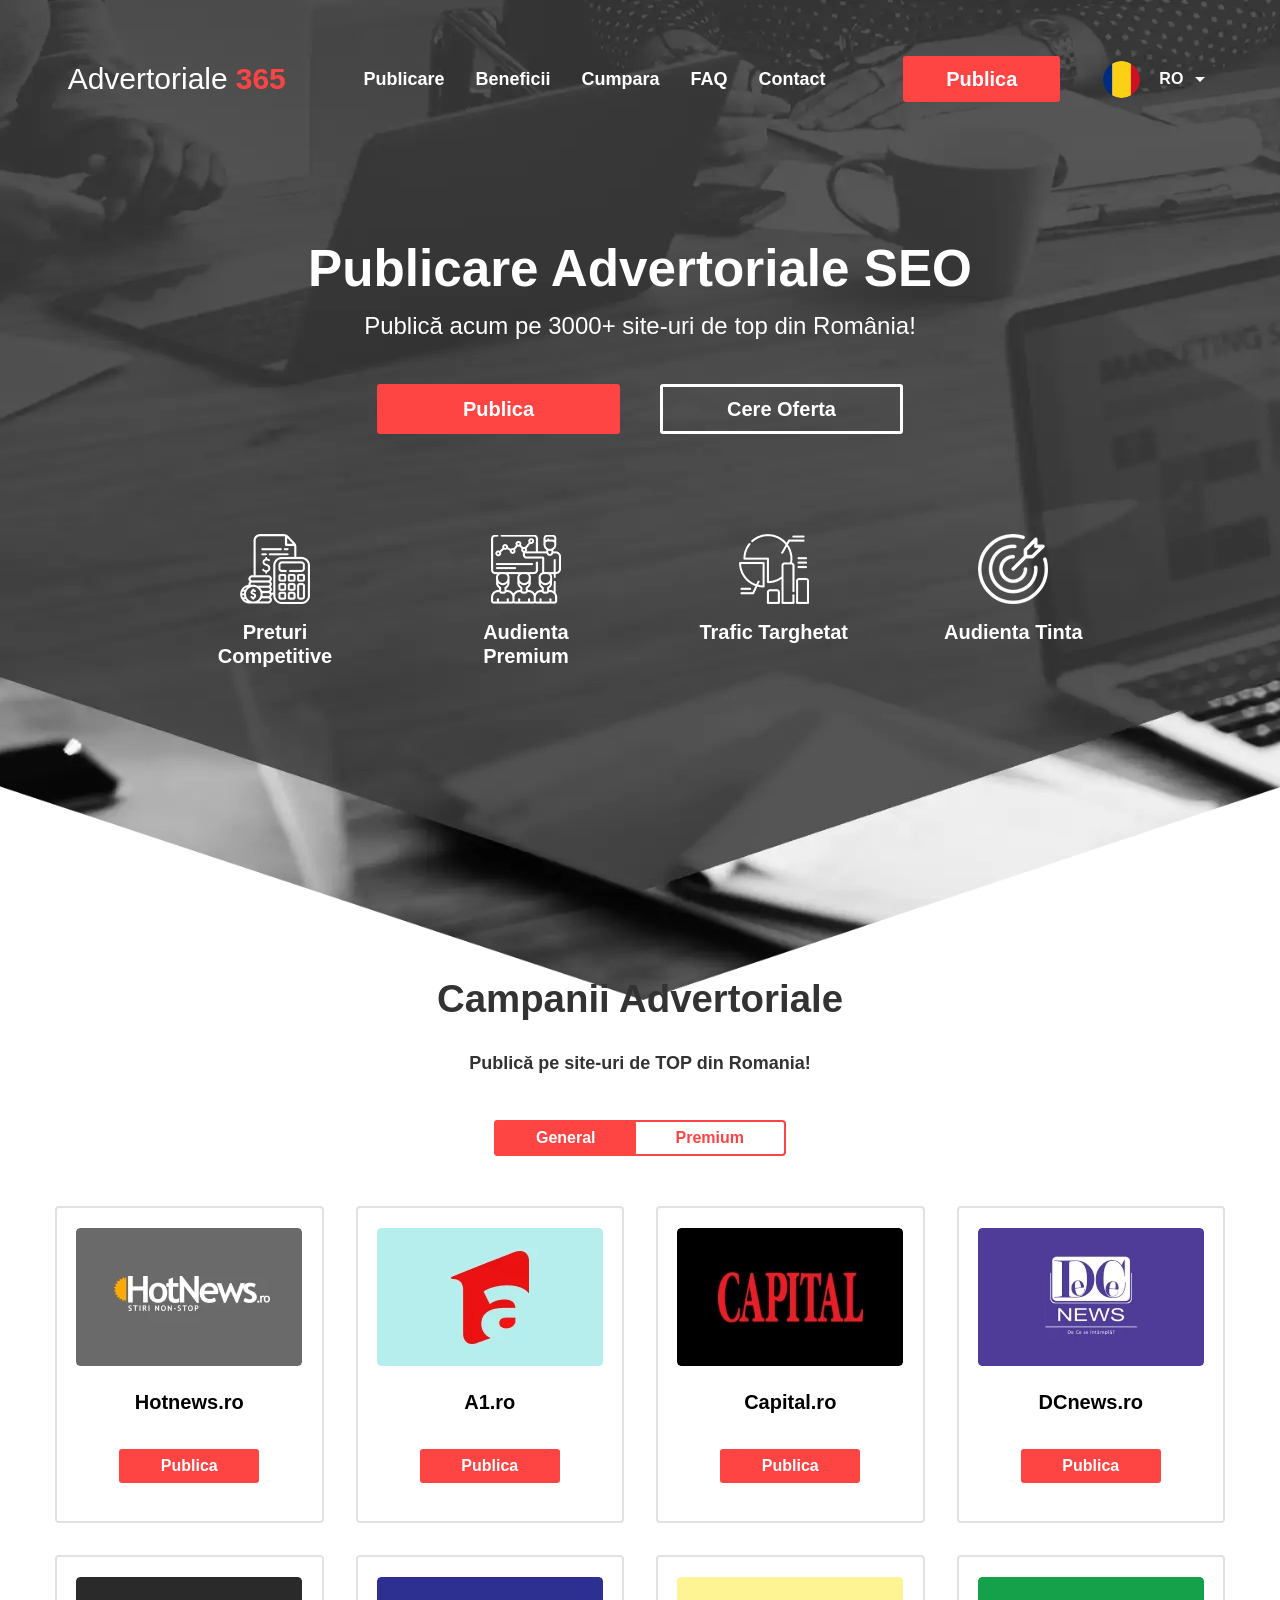
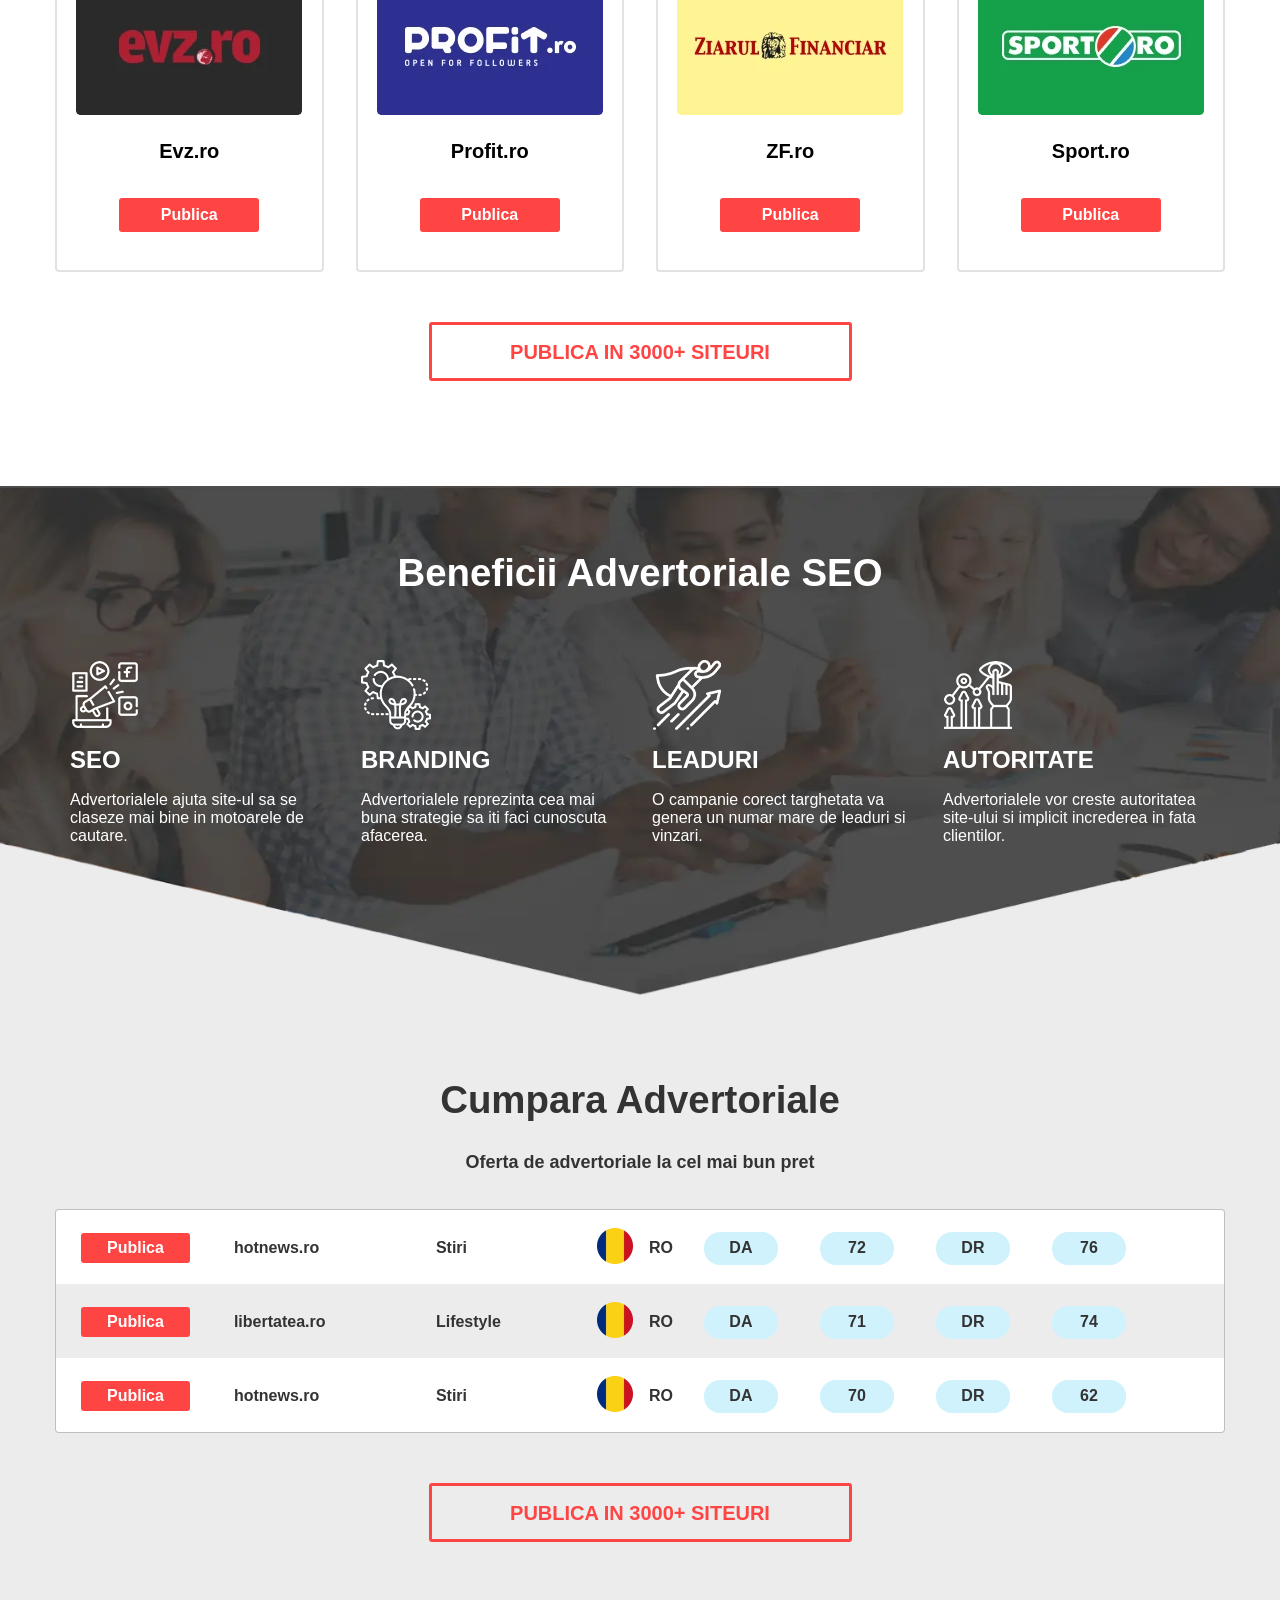
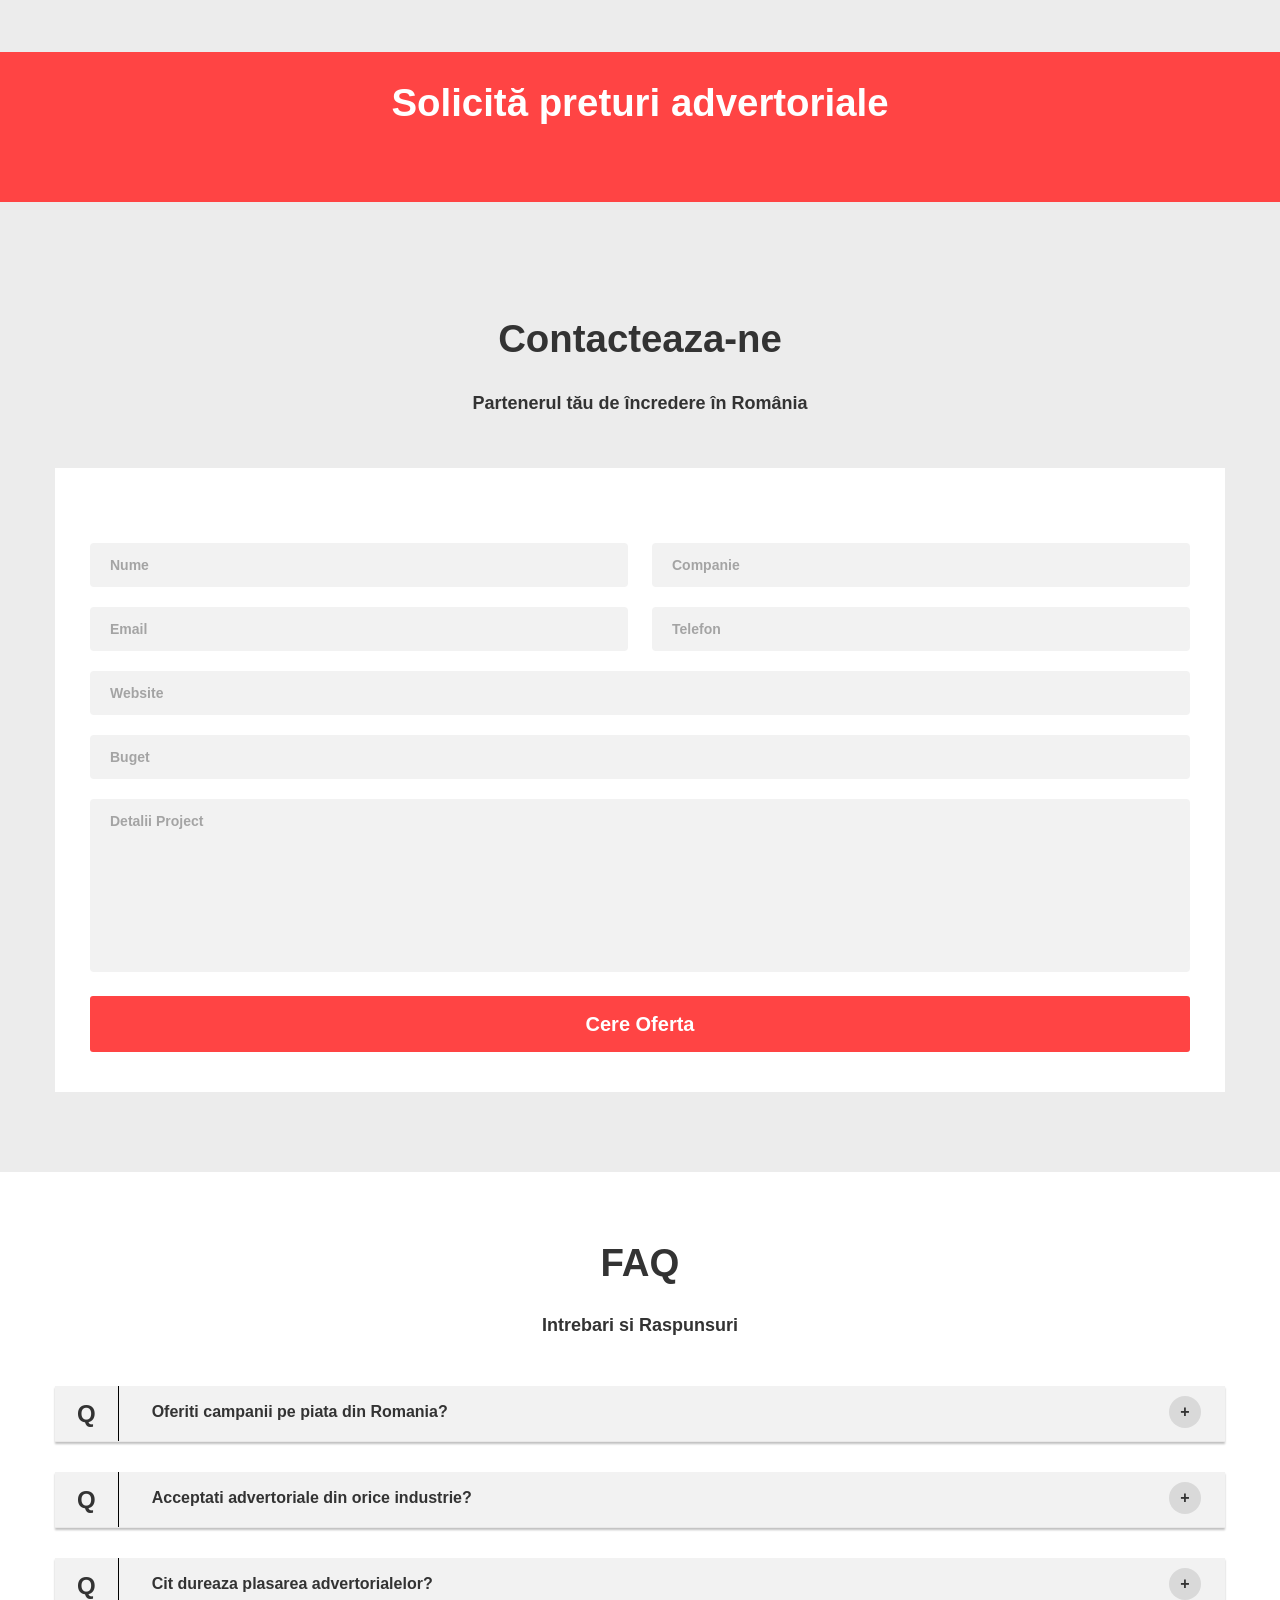
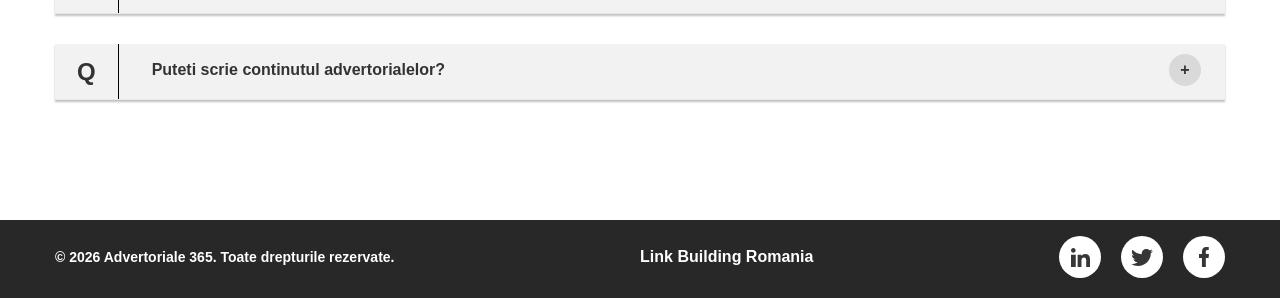
==== index.html @ 961c7024 "first" ====
<!DOCTYPE html>
<html lang="ro">
  <head>
    <title>Publicare Advertoriale SEO & Branding - Advertoriale 365</title>
    <meta charset="utf-8" />
    <meta name="viewport" content="width=device-width, initial-scale=1.0" />
    <meta http-equiv="X-UA-Compatible" content="ie=edge" />
    <meta
      name="description"
      content="Publica pe 3000+ cele mai cunoscute site-uri din Romania."
    />
    <meta name="msapplication-TileColor" content="#3b2291" />
    <meta name="theme-color" content="#ffffff" />
    <link
      rel="preload"
      href="fonts/Montserrat-Bold.woff2"
      as="font"
      type="font/woff2"
      crossorigin
    />
    <link
      rel="preload"
      href="fonts/Montserrat-Medium.woff2"
      as="font"
      type="font/woff2"
      crossorigin
    />
    <link rel="stylesheet" href="css/variables.css" />
    <link rel="stylesheet" href="css/style.clean.min.css" />
    <link
      rel="apple-touch-icon"
      sizes="180x180"
      href="/apple-touch-icon.webp"
    />
    <link rel="icon" type="image/png" sizes="32x32" href="/favicon-32x32.png" />
    <link rel="icon" type="image/png" sizes="16x16" href="/favicon-16x16.png" />
    <link rel="manifest" href="/site.webmanifest" />
  </head>

  <body>
    <div class="visually-hidden">
      <svg
        xmlns="http://www.w3.org/2000/svg"
        xmlns:xlink="http://www.w3.org/1999/xlink"
      >
        <defs>
          <clipPath id="clip0_502_514">
            <rect
              width="10"
              height="20"
              fill="white"
              transform="translate(0 0.000244141)"
            />
          </clipPath>

          <clipPath id="clip0_502_524">
            <rect
              width="19"
              height="19"
              fill="white"
              transform="translate(0 -0.000244141)"
            />
          </clipPath>

          <clipPath id="clip0_502_529">
            <rect
              width="22"
              height="17"
              fill="white"
              transform="translate(0 -0.000244141)"
            />
          </clipPath>
        </defs>
        <symbol id="fb" viewBox="0 0 10 20">
          <g fill="none">
            <g clip-path="url(#clip0_502_514)">
              <path
                fill-rule="evenodd"
                clip-rule="evenodd"
                d="M6.82129 20.0002V11.0002H9.55368L10 7.00024H6.82129V5.052C6.82129 4.022 6.8476 3.00024 8.2869 3.00024H9.74469V0.140381C9.74469 0.0973809 8.49249 0.000244141 7.22568 0.000244141C4.57999 0.000244141 2.9234 1.65744 2.9234 4.70044V7.00024H0V11.0002H2.9234V20.0002H6.82129Z"
                fill="#373737"
              />
            </g>
          </g>
        </symbol>
        <symbol id="feat-brand" viewBox="0 0 50 50">
          <g fill="none">
            <path
              d="M3.51595 0C3.16461 0.00590551 2.85696 0.23563 2.7637 0.569143C2.40461 1.85318 1.54881 2.80308 0.525281 3.16467C-0.175094 3.40769 -0.175094 4.39881 0.525281 4.64173C1.54844 5.00468 2.40276 5.95739 2.76065 7.24181C2.86554 7.61793 3.19059 7.8077 3.50984 7.81249V7.81403C3.51193 7.81403 3.51386 7.81254 3.51595 7.81249C3.51804 7.81252 3.51997 7.81403 3.52207 7.81403V7.81249C3.84132 7.80658 4.16637 7.6179 4.27126 7.24181C4.62916 5.95739 5.48347 5.00468 6.50663 4.64173C7.20701 4.39872 7.20701 3.4076 6.50663 3.16467C5.48306 2.80308 4.62728 1.85318 4.26819 0.569143C4.17492 0.235571 3.86727 0.00552165 3.51595 0ZM46.4839 0.00153543C46.1325 0.00744095 45.8249 0.237165 45.7316 0.570679C45.3725 1.85471 44.5167 2.80462 43.4932 3.16621C42.7928 3.40922 42.7928 4.40034 43.4932 4.64324C44.5164 5.00619 45.3707 5.95892 45.7286 7.24334C45.8334 7.61944 46.1585 7.80924 46.4778 7.81402V7.81558C46.4799 7.81558 46.4819 7.8141 46.484 7.81402C46.4861 7.81405 46.4881 7.81558 46.4902 7.81558V7.81402C46.8094 7.80812 47.1345 7.61944 47.2393 7.24334C47.5972 5.95892 48.4516 5.00619 49.4747 4.64324C50.1751 4.40022 50.1751 3.4091 49.4747 3.16621C48.4506 2.80462 47.5952 1.85471 47.2361 0.570679C47.1429 0.237106 46.8352 0.00702756 46.4839 0.00153543ZM21.875 47.6593C21.875 48.9442 22.9109 50 24.2172 50H25.7827C27.0889 50 28.1249 48.9442 28.1249 47.6593L28.1257 46.875C29.4326 46.875 30.4686 45.8192 30.4686 44.5343V43.75C31.5105 43.75 31.5105 42.1875 30.4686 42.1875V40.625C31.3722 40.625 31.4894 39.4523 30.8257 39.1403C30.8633 38.7793 31.0027 38.3996 31.2224 37.9913C33.4263 39.3055 35.4718 40.2323 37.1961 40.628C38.5368 40.9357 39.6753 40.9389 40.6048 40.5303C41.6013 40.0924 42.1573 39.2479 42.3382 38.2186C42.6793 36.2776 41.7551 33.4211 39.7244 29.9437C39.2051 29.0236 37.8291 29.8259 38.374 30.7311C40.3203 34.064 41.042 36.555 40.7971 37.9485C40.7022 38.488 40.4484 38.8961 39.9762 39.1036C39.504 39.3112 38.696 39.3697 37.5501 39.1066C36.0214 38.7557 34.1606 37.9214 32.115 36.7109C32.6548 36.0308 33.2883 35.3018 33.9735 34.4633C35.6857 32.3679 37.4967 29.6887 37.4967 25.6925C37.4967 24.2725 37.2714 22.9153 36.865 21.6444C38.6906 19.3484 40.2072 17.1312 41.3494 15.1015C43.1849 11.84 44.1195 8.97301 43.6123 7.0143C43.3423 5.97186 42.6485 5.19983 41.5935 4.87358C41.1016 4.72151 40.5676 4.66866 39.9929 4.69671C39.4181 4.72329 38.803 4.8346 38.1481 5.00953C35.5288 5.70965 32.2106 7.51234 28.4422 10.3104C27.6049 10.9302 28.5357 12.186 29.373 11.5662C33.0441 8.8404 36.2719 7.12361 38.5525 6.51404C39.6928 6.20923 40.5804 6.19618 41.1297 6.36611C41.6789 6.53589 41.9601 6.87962 42.1001 7.40217C42.4459 8.69267 41.7821 11.1456 39.9868 14.3358C39.0124 16.0672 37.726 17.9746 36.1935 19.9617C34.248 15.9962 30.2422 13.284 25.0015 13.2829C19.7595 13.284 15.7543 15.9964 13.8093 19.9632C12.2757 17.9749 10.988 16.0668 10.013 14.3342C8.21769 11.144 7.55392 8.6912 7.89971 7.40067C8.03973 6.87809 8.32086 6.53445 8.87015 6.36457C9.41944 6.19479 10.307 6.20778 11.4473 6.51251C13.7279 7.12213 16.9557 8.83881 20.6268 11.5647C21.4641 12.1845 22.3949 10.9287 21.5576 10.3089C17.7891 7.51075 14.4711 5.70815 11.8517 5.00799C11.1968 4.83289 10.5817 4.72305 10.0069 4.69515C9.43214 4.66854 8.89818 4.71874 8.40629 4.87199C7.3513 5.19821 6.65754 5.97023 6.38759 7.01279C5.88041 8.97156 6.81499 11.8384 8.65043 15.0999C9.79326 17.1307 11.3111 19.3487 13.1379 21.646C12.7321 22.9161 12.5062 24.2736 12.5062 25.6926C12.5062 29.6887 14.3173 32.3679 16.0294 34.4633C16.7143 35.3015 17.3482 36.0295 17.8879 36.7094C15.8412 37.9207 13.9792 38.7556 12.4498 39.1066C11.3039 39.3697 10.4959 39.3109 10.0237 39.1036C9.5515 38.896 9.29761 38.4881 9.20278 37.9485C8.95788 36.555 9.6796 34.0638 11.6258 30.7311C12.1708 29.826 10.7947 29.0237 10.2755 29.9437C8.24484 33.421 7.32056 36.2777 7.66168 38.2186C7.84258 39.2479 8.39863 40.0924 9.39504 40.5303C10.3246 40.9388 11.4631 40.9356 12.8038 40.628C14.5291 40.2321 16.5766 39.3052 18.7821 37.9898C19.0061 38.3989 19.1394 38.7777 19.1773 39.1388C18.5099 39.4485 18.6262 40.625 19.5313 40.625V42.1875C18.4894 42.1875 18.4894 43.75 19.5313 43.75V44.5343C19.5313 45.8192 20.5672 46.875 21.8742 46.875L21.875 47.6593ZM24.9999 8.59526C24.6092 8.59526 24.2187 8.85569 24.2187 9.37653V10.939C24.2187 11.9809 25.7811 11.9809 25.7811 10.939V9.37653C25.7811 8.85558 25.3906 8.59526 24.9999 8.59526ZM12.8465 14.7339L13.9512 15.8401C14.688 16.5769 15.7927 15.4706 15.0559 14.7339L13.9512 13.6291C13.767 13.4449 13.5595 13.3749 13.3638 13.3865C12.7767 13.4211 12.294 14.1813 12.8465 14.7339ZM36.0486 13.6292L34.9423 14.734C34.2056 15.4707 35.3103 16.577 36.0471 15.8403L37.1533 14.734C37.7058 14.1814 37.2216 13.4212 36.6345 13.3866C36.4388 13.3747 36.2328 13.445 36.0486 13.6292ZM35.101 21.3379C34.1629 22.4888 33.1545 23.6579 32.0676 24.8321C29.7805 27.3031 27.3717 29.5766 24.9968 31.5674C22.6239 29.576 20.2166 27.2987 17.9322 24.8306C16.8466 23.6578 15.8389 22.4905 14.9018 21.3409C16.4693 17.5019 20.1358 14.8479 25.0014 14.8468C29.8656 14.8479 33.5328 17.5005 35.101 21.3379ZM3.89741 16.4078C3.54801 16.4093 3.24073 16.6419 3.14669 16.9785C2.73076 18.4477 1.72853 19.5478 0.517651 19.9707C-0.171746 20.2184 -0.171746 21.1939 0.517651 21.4416C1.72906 21.8629 2.73547 22.9665 3.15279 24.4354C3.37247 25.1839 4.43313 25.1839 4.6527 24.4354C5.06863 22.9661 6.0708 21.8645 7.28174 21.4416C7.98206 21.1986 7.98206 20.2075 7.28174 19.9646C6.07032 19.5434 5.07002 18.4473 4.6527 16.9785C4.55822 16.6398 4.249 16.4065 3.89741 16.4078ZM46.0871 16.4078C45.7377 16.4093 45.4305 16.6419 45.3364 16.9785C44.9205 18.4477 43.9183 19.5478 42.7074 19.9707C42.018 20.2184 42.018 21.1939 42.7074 21.4416C43.9188 21.8629 44.9252 22.9665 45.3425 24.4354C45.5622 25.1839 46.6229 25.1839 46.8424 24.4354C47.2584 22.9661 48.2605 21.8645 49.4715 21.4416C50.1718 21.1986 50.1718 20.2075 49.4715 19.9646C48.2601 19.5434 47.2597 18.4473 46.8424 16.9785C46.7479 16.6398 46.4387 16.4065 46.0871 16.4078ZM24.9999 16.4093C23.0807 16.4093 21.2056 16.9938 19.632 18.0923C18.7473 18.6865 19.6684 20.0049 20.5307 19.3786C21.8422 18.4631 23.4005 17.9718 24.9999 17.9718C26.0631 17.9935 26.0631 16.3875 24.9999 16.4093ZM17.9688 20.314C17.5373 20.314 17.1875 20.6638 17.1876 21.0953C17.1875 21.5267 17.5373 21.8765 17.9688 21.8765C18.4003 21.8765 18.75 21.5267 18.75 21.0953C18.75 20.6638 18.4003 20.314 17.9688 20.314ZM35.9403 25.6927C35.9403 29.1107 34.3979 31.4756 32.7619 33.4778C32.0727 34.3213 31.3734 35.0961 30.7676 35.8734C29.3102 34.9317 27.7797 33.8214 26.2206 32.5729C28.6081 30.5547 30.9915 28.2872 33.2136 25.8865C34.0698 24.9615 34.8832 24.0403 35.6519 23.1262C35.8345 23.9495 35.9403 24.8047 35.9403 25.6927H35.9403ZM14.351 23.1278C15.1188 24.0408 15.931 24.9626 16.7863 25.8866C19.0062 28.285 21.3884 30.5542 23.7746 32.573C22.2186 33.8177 20.6888 34.9316 19.2337 35.8719C18.6282 35.0951 17.9297 34.3207 17.241 33.4778C15.605 31.4757 14.0626 29.1107 14.0626 25.6928C14.0626 24.8053 14.1686 23.9506 14.351 23.1278H14.351ZM8.59397 25.0015C7.55208 25.0015 7.55208 26.5625 8.59397 26.5625H10.1564C11.1983 26.5625 11.1983 25.0015 10.1564 25.0015H8.59397ZM39.8418 25.0015C38.7999 25.0015 38.7999 26.5625 39.8418 26.5625H41.4058C42.4477 26.5625 42.4477 25.0015 41.4058 25.0015H39.8418ZM24.9999 33.5891C26.6605 34.9319 28.3068 36.1361 29.8918 37.1627C29.5558 37.7587 29.3093 38.3831 29.2555 39.0625H20.7474C20.6935 38.3825 20.4507 37.7556 20.1126 37.1597C21.6955 36.1342 23.3423 34.9287 24.9999 33.5891ZM37.4127 36.5371C38.2317 37.1812 39.1975 35.9529 38.3785 35.3088L37.1502 34.3429C36.9455 34.182 36.7313 34.1374 36.5384 34.172C35.9595 34.276 35.5701 35.0882 36.1844 35.5713L37.4127 36.5371ZM12.8541 34.3489L11.6258 35.3163C10.8072 35.9608 11.7731 37.1891 12.5917 36.5446L13.82 35.5771C14.434 35.0938 14.0449 34.2816 13.466 34.1779C13.273 34.1434 13.0588 34.1868 12.8541 34.3489ZM5.47056 37.5059C5.11902 37.5043 4.80995 37.738 4.71526 38.0766C4.05672 40.4899 2.46158 42.3148 0.517651 43.0189C-0.171824 43.2666 -0.171824 44.2436 0.517651 44.4914C2.46238 45.1928 4.06055 47.0149 4.72137 49.4276C4.93395 50.1896 6.01488 50.1896 6.22738 49.4276C6.88592 47.0142 8.48104 45.1893 10.425 44.4853C11.1145 44.2375 11.1145 43.2606 10.425 43.0128C8.48028 42.3112 6.88203 40.4893 6.22128 38.0766C6.12708 37.74 5.82005 37.5071 5.47056 37.5059ZM44.5277 37.5059C44.1762 37.5043 43.8671 37.738 43.7724 38.0766C43.1139 40.4899 41.5187 42.3148 39.5748 43.0189C38.8853 43.2666 38.8853 44.2436 39.5748 44.4914C41.5195 45.1928 43.1177 47.0149 43.7785 49.4276C43.9911 50.1896 45.072 50.1896 45.2845 49.4276C45.9431 47.0142 47.5382 45.1893 49.4822 44.4853C50.1717 44.2375 50.1717 43.2606 49.4822 43.0128C47.5374 42.3113 45.9392 40.4893 45.2784 38.0766C45.1842 37.74 44.8772 37.5071 44.5277 37.5059Z"
              fill="currentColor"
            />
          </g>
        </symbol>
        <symbol id="feat-premium" viewBox="0 0 51 51">
          <g fill="none">
            <path
              d="M25.5 22.3125C24.3264 22.3125 23.375 23.2639 23.375 24.4375C23.375 25.6111 24.3264 26.5625 25.5 26.5625C26.6736 26.5625 27.625 25.6111 27.625 24.4375C27.625 23.2639 26.6736 22.3125 25.5 22.3125ZM20.1875 24.4375C20.1875 21.5035 22.566 19.125 25.5 19.125C28.434 19.125 30.8125 21.5035 30.8125 24.4375C30.8125 27.3715 28.434 29.75 25.5 29.75C22.566 29.75 20.1875 27.3715 20.1875 24.4375Z"
              fill="currentColor"
            />
            <path
              d="M11.6875 22.4931C10.5139 22.4931 9.5625 23.4445 9.5625 24.6181C9.5625 25.7916 10.5139 26.7431 11.6875 26.7431C12.8611 26.7431 13.8125 25.7916 13.8125 24.6181C13.8125 23.4445 12.8611 22.4931 11.6875 22.4931ZM6.375 24.6181C6.375 21.6839 8.75349 19.3055 11.6875 19.3055C14.6215 19.3055 17 21.6839 17 24.6181C17 27.5521 14.6215 29.9306 11.6875 29.9306C8.75349 29.9306 6.375 27.5521 6.375 24.6181Z"
              fill="currentColor"
            />
            <path
              d="M18.5938 10.6239C17.4202 10.6239 16.4688 11.5753 16.4688 12.7489C16.4688 13.9225 17.4202 14.8739 18.5938 14.8739C19.7673 14.8739 20.7188 13.9225 20.7188 12.7489C20.7188 11.5753 19.7673 10.6239 18.5938 10.6239ZM13.2812 12.7489C13.2812 9.81489 15.6597 7.4364 18.5938 7.4364C21.5277 7.4364 23.9062 9.81489 23.9062 12.7489C23.9062 15.6829 21.5277 18.0614 18.5938 18.0614C15.6597 18.0614 13.2812 15.6829 13.2812 12.7489Z"
              fill="currentColor"
            />
            <path
              d="M32.4062 10.6239C31.2326 10.6239 30.2812 11.5753 30.2812 12.7489C30.2812 13.9225 31.2326 14.8739 32.4062 14.8739C33.5799 14.8739 34.5312 13.9225 34.5312 12.7489C34.5312 11.5753 33.5799 10.6239 32.4062 10.6239ZM27.0938 12.7489C27.0938 9.81489 29.4723 7.4364 32.4062 7.4364C35.3402 7.4364 37.7188 9.81489 37.7188 12.7489C37.7188 15.6829 35.3402 18.0614 32.4062 18.0614C29.4723 18.0614 27.0938 15.6829 27.0938 12.7489Z"
              fill="currentColor"
            />
            <path
              d="M39.3125 22.4931C38.1389 22.4931 37.1875 23.4445 37.1875 24.6181C37.1875 25.7916 38.1389 26.7431 39.3125 26.7431C40.4861 26.7431 41.4375 25.7916 41.4375 24.6181C41.4375 23.4445 40.4861 22.4931 39.3125 22.4931ZM34 24.6181C34 21.6839 36.3785 19.3055 39.3125 19.3055C42.2465 19.3055 44.625 21.6839 44.625 24.6181C44.625 27.5521 42.2465 29.9306 39.3125 29.9306C36.3785 29.9306 34 27.5521 34 24.6181Z"
              fill="currentColor"
            />
            <path
              d="M15.2329 32.9375C15.0034 33.4205 14.875 33.9609 14.875 34.5312L14.875 36.125H6.375V36.6422L6.37519 36.6471C6.37583 36.6616 6.37751 36.6924 6.38167 36.7374C6.39004 36.8277 6.40817 36.9712 6.44672 37.1493C6.52479 37.5103 6.67964 37.982 6.98009 38.4449C7.5184 39.2742 8.7119 40.375 11.6769 40.375C13.2937 40.375 14.386 40.0501 15.1332 39.6202C15.3283 40.4022 15.6829 41.3927 16.3363 42.3995C16.3674 42.4473 16.3989 42.4949 16.431 42.5423C15.221 43.1679 13.6622 43.5625 11.6769 43.5625C7.74624 43.5625 5.49191 42.007 4.30633 40.1801C3.7448 39.3148 3.46868 38.4585 3.33128 37.8233C3.26209 37.5035 3.22632 37.2317 3.20777 37.0317C3.19846 36.9312 3.19341 36.8481 3.19067 36.7848C3.18931 36.7531 3.18852 36.7264 3.18805 36.7049L3.18761 36.6764L3.18752 36.6654L3.1875 36.6605V36.6584V34.5312C3.1875 33.6511 3.90105 32.9375 4.78125 32.9375H15.2329Z"
              fill="currentColor"
            />
            <path
              d="M34.5646 42.5446C35.771 43.1687 37.3242 43.5625 39.3019 43.5625C43.241 43.5625 45.5007 42.0087 46.6899 40.1821C47.2532 39.3168 47.5303 38.4599 47.6682 37.8244C47.7377 37.5041 47.7734 37.2323 47.7921 37.0322C47.8015 36.9317 47.8066 36.8484 47.8093 36.785C47.8106 36.7534 47.8115 36.7266 47.8119 36.7049L47.8123 36.6766L47.8125 36.6654V36.6605V36.6584V34.5312C47.8125 34.1086 47.6447 33.7031 47.3457 33.4044C47.0469 33.1054 46.6414 32.9375 46.2188 32.9375H35.7661C36.0003 33.4309 36.125 33.9747 36.125 34.5312V36.125H44.625V36.6422L44.6248 36.6469C44.6242 36.6613 44.6225 36.6922 44.6184 36.737C44.6099 36.8271 44.5919 36.9703 44.5532 37.1484C44.475 37.5088 44.3197 37.9801 44.0185 38.4429C43.4784 39.2725 42.2797 40.375 39.3019 40.375C37.6956 40.375 36.6093 40.052 35.8654 39.624C35.6694 40.4067 35.3135 41.3973 34.6581 42.4039C34.6275 42.4511 34.5963 42.4981 34.5646 42.5446Z"
              fill="currentColor"
            />
            <path
              d="M17 34.5312C17 33.6511 17.7136 32.9375 18.5938 32.9375H32.4062C32.8289 32.9375 33.2344 33.1054 33.5331 33.4044C33.8321 33.7031 34 34.1086 34 34.5312V37.7188C34 37.1875 33.9972 37.7644 34 37.7188V37.723V37.7279L33.9998 37.7391L33.9994 37.7674C33.9989 37.7891 33.9981 37.8159 33.9968 37.8475C33.994 37.9109 33.989 37.9942 33.9796 38.0947C33.9609 38.2948 33.9252 38.5666 33.8557 38.8869C33.7178 39.5224 33.4407 40.3793 32.8774 41.2446C31.6882 43.0712 29.4285 44.625 25.4894 44.625C21.5588 44.625 19.3044 43.0695 18.1188 41.2426C17.5573 40.3773 17.2812 39.521 17.1438 38.8858C17.0746 38.566 17.0388 38.2942 17.0203 38.0942C17.011 37.9937 17.0059 37.9106 17.0032 37.8473C17.0018 37.8156 17.001 37.7889 17.0006 37.7674L17.0001 37.7389L17 37.7279L17 37.723V37.7209V34.5312ZM20.1875 36.125V37.7047L20.1877 37.7096C20.1883 37.7241 20.19 37.7549 20.1942 37.7999C20.2025 37.8902 20.2207 38.0337 20.2592 38.2118C20.3373 38.5728 20.4921 39.0445 20.7926 39.5074C21.331 40.3367 22.5244 41.4375 25.4894 41.4375C28.4671 41.4375 29.6658 40.335 30.206 39.5054C30.5071 39.0426 30.6625 38.5713 30.7407 38.2109C30.7793 38.0328 30.7974 37.8896 30.8059 37.7995C30.8099 37.7547 30.8116 37.7238 30.8123 37.7094L30.8125 37.7047V36.125H20.1875Z"
              fill="currentColor"
            />
          </g>
        </symbol>
        <symbol id="feat-prices" viewBox="0 0 51 51">
          <g fill="none">
            <path
              d="M17.5312 20.7188H7.96875C6.21562 20.7188 4.78125 19.2844 4.78125 17.5312V7.96875C4.78125 6.21562 6.21562 4.78125 7.96875 4.78125H17.5312C19.2844 4.78125 20.7188 6.21562 20.7188 7.96875V17.5312C20.7188 19.2844 19.2844 20.7188 17.5312 20.7188Z"
              stroke="currentColor"
              stroke-width="2"
              stroke-miterlimit="10"
              stroke-linecap="round"
              stroke-linejoin="round"
            />
            <path
              d="M17.5312 46.2188H7.96875C6.21562 46.2188 4.78125 44.7844 4.78125 43.0312V33.4688C4.78125 31.7156 6.21562 30.2812 7.96875 30.2812H17.5312C19.2844 30.2812 20.7188 31.7156 20.7188 33.4688V43.0312C20.7188 44.7844 19.2844 46.2188 17.5312 46.2188Z"
              stroke="currentColor"
              stroke-width="2"
              stroke-miterlimit="10"
              stroke-linecap="round"
              stroke-linejoin="round"
            />
            <path
              d="M27.0938 7.96875H46.2188"
              stroke="currentColor"
              stroke-width="2"
              stroke-miterlimit="10"
              stroke-linecap="round"
              stroke-linejoin="round"
            />
            <path
              d="M27.0938 14.3438H38.25"
              stroke="currentColor"
              stroke-width="2"
              stroke-miterlimit="10"
              stroke-linecap="round"
              stroke-linejoin="round"
            />
            <path
              d="M27.0938 33.4688H46.2188"
              stroke="currentColor"
              stroke-width="2"
              stroke-miterlimit="10"
              stroke-linecap="round"
              stroke-linejoin="round"
            />
            <path
              d="M27.0938 39.8438H38.25"
              stroke="currentColor"
              stroke-width="2"
              stroke-miterlimit="10"
              stroke-linecap="round"
              stroke-linejoin="round"
            />
            <path
              d="M9.5625 11.1562L12.75 14.3438L17.5312 9.5625"
              stroke="currentColor"
              stroke-width="2"
              stroke-miterlimit="10"
              stroke-linecap="round"
              stroke-linejoin="round"
            />
          </g>
        </symbol>
        <symbol id="feat-target" viewBox="0 0 53 53">
          <g fill="none">
            <path
              d="M26.5 10.7656C28.5581 10.7656 30.2266 9.09719 30.2266 7.03906C30.2266 4.98094 28.5581 3.3125 26.5 3.3125C24.4419 3.3125 22.7734 4.98094 22.7734 7.03906C22.7734 9.09719 24.4419 10.7656 26.5 10.7656Z"
              fill="currentColor"
            />
            <path
              d="M22.7851 18.2187C22.2698 18.2202 21.7641 18.0794 21.3238 17.8118C20.8835 17.5442 20.5257 17.1601 20.2898 16.7021C20.0539 16.244 19.9491 15.7296 19.987 15.2158C20.0249 14.7019 20.2039 14.2085 20.5044 13.7899C21.1973 12.8516 22.1008 12.089 23.1421 11.5635C24.1834 11.0379 25.3336 10.7642 26.5 10.7642C27.6665 10.7642 28.8166 11.0379 29.858 11.5635C30.8993 12.089 31.8028 12.8516 32.4957 13.7899C32.7961 14.2085 32.9752 14.7019 33.0131 15.2158C33.0509 15.7296 32.9461 16.244 32.7102 16.7021C32.4743 17.1601 32.1165 17.5442 31.6762 17.8118C31.2359 18.0794 30.7303 18.2202 30.215 18.2187H22.7851Z"
              fill="currentColor"
            />
            <path
              d="M43.1536 25.6719C45.2117 25.6719 46.8802 24.0034 46.8802 21.9453C46.8802 19.8872 45.2117 18.2188 43.1536 18.2188C41.0955 18.2188 39.4271 19.8872 39.4271 21.9453C39.4271 24.0034 41.0955 25.6719 43.1536 25.6719Z"
              fill="currentColor"
            />
            <path
              d="M39.4386 33.125C38.9234 33.1265 38.4177 32.9857 37.9774 32.718C37.5371 32.4504 37.1793 32.0664 36.9434 31.6083C36.7075 31.1502 36.6027 30.6359 36.6406 30.122C36.6784 29.6082 36.8575 29.1147 37.158 28.6962C37.8509 27.7578 38.7543 26.9952 39.7957 26.4697C40.837 25.9442 41.9872 25.6704 43.1536 25.6704C44.32 25.6704 45.4702 25.9442 46.5115 26.4697C47.5529 26.9952 48.4563 27.7578 49.1492 28.6962C49.4495 29.1145 49.6286 29.6076 49.6666 30.1212C49.7046 30.6348 49.6 31.1488 49.3646 31.6068C49.1291 32.0648 48.7717 32.4489 48.3319 32.7167C47.8921 32.9846 47.3868 33.1259 46.8719 33.125H39.4386Z"
              fill="currentColor"
            />
            <path
              d="M9.84644 25.6719C11.9046 25.6719 13.573 24.0034 13.573 21.9453C13.573 19.8872 11.9046 18.2188 9.84644 18.2188C7.78831 18.2188 6.11987 19.8872 6.11987 21.9453C6.11987 24.0034 7.78831 25.6719 9.84644 25.6719Z"
              fill="currentColor"
            />
            <path
              d="M6.12814 33.125C5.61289 33.1265 5.10722 32.9857 4.66692 32.718C4.22662 32.4504 3.86879 32.0664 3.6329 31.6083C3.397 31.1502 3.29221 30.6359 3.33007 30.122C3.36794 29.6082 3.54699 29.1147 3.84748 28.6962C4.54038 27.7578 5.44384 26.9952 6.48518 26.4697C7.52652 25.9442 8.67667 25.6704 9.84311 25.6704C11.0095 25.6704 12.1597 25.9442 13.201 26.4697C14.2424 26.9952 15.1458 27.7578 15.8387 28.6962C16.1391 29.1145 16.3181 29.6076 16.3561 30.1212C16.3941 30.6348 16.2896 31.1488 16.0541 31.6068C15.8186 32.0648 15.4612 32.4489 15.0214 32.7167C14.5816 32.9846 14.0764 33.1259 13.5614 33.125H6.12814Z"
              fill="currentColor"
            />
            <path
              d="M26.5 42.2344C28.5581 42.2344 30.2266 40.5659 30.2266 38.5078C30.2266 36.4497 28.5581 34.7812 26.5 34.7812C24.4419 34.7812 22.7734 36.4497 22.7734 38.5078C22.7734 40.5659 24.4419 42.2344 26.5 42.2344Z"
              fill="currentColor"
            />
            <path
              d="M22.7851 49.6875C22.2698 49.689 21.7641 49.5482 21.3238 49.2805C20.8835 49.0129 20.5257 48.6289 20.2898 48.1708C20.0539 47.7127 19.9491 47.1984 19.987 46.6845C20.0249 46.1707 20.2039 45.6772 20.5044 45.2587C21.1973 44.3203 22.1008 43.5577 23.1421 43.0322C24.1834 42.5067 25.3336 42.2329 26.5 42.2329C27.6665 42.2329 28.8166 42.5067 29.858 43.0322C30.8993 43.5577 31.8028 44.3203 32.4957 45.2587C32.7961 45.6772 32.9752 46.1707 33.0131 46.6845C33.0509 47.1984 32.9461 47.7127 32.7102 48.1708C32.4743 48.6289 32.1165 49.0129 31.6762 49.2805C31.2359 49.5482 30.7303 49.689 30.215 49.6875H22.7851Z"
              fill="currentColor"
            />
            <path
              d="M19.7226 7.72147C19.5389 7.32274 19.2043 7.01328 18.7925 6.8611C18.3807 6.70892 17.9253 6.72648 17.5265 6.90991C14.8099 8.16134 12.3813 9.96066 10.393 12.195C10.0993 12.5223 9.94772 12.9528 9.97148 13.3918C9.99524 13.8308 10.1924 14.2425 10.5197 14.5361C10.8469 14.8298 11.2774 14.9814 11.7165 14.9576C12.1555 14.9339 12.5672 14.7367 12.8608 14.4094C14.5478 12.514 16.6074 10.9866 18.9111 9.92263C19.1091 9.83166 19.2873 9.70249 19.4353 9.54254C19.5834 9.38259 19.6984 9.19499 19.7738 8.9905C19.8492 8.78602 19.8834 8.56866 19.8747 8.35089C19.8659 8.13313 19.8142 7.91923 19.7226 7.72147Z"
              fill="currentColor"
            />
            <path
              d="M41.3036 37.1266C39.9003 39.0779 38.1284 40.7356 36.088 42.0059C35.9032 42.1214 35.7428 42.2721 35.6162 42.4496C35.4896 42.627 35.3992 42.8277 35.3501 43.0401C35.3011 43.2525 35.2943 43.4725 35.3303 43.6875C35.3662 43.9025 35.4442 44.1083 35.5597 44.2932C35.6752 44.478 35.826 44.6383 36.0034 44.765C36.1809 44.8916 36.3815 44.982 36.5939 45.031C36.8063 45.0801 37.0263 45.0868 37.2413 45.0509C37.4563 45.0149 37.6621 44.937 37.847 44.8215C40.2509 43.3222 42.3388 41.3676 43.9933 39.0677C44.2498 38.711 44.3542 38.267 44.2834 37.8334C44.2125 37.3998 43.9724 37.0121 43.6157 36.7556C43.259 36.499 42.815 36.3947 42.3814 36.4655C41.9478 36.5363 41.5601 36.7765 41.3036 37.1332V37.1266Z"
              fill="currentColor"
            />
            <path
              d="M40.1392 14.4093C40.2837 14.5737 40.4592 14.7078 40.6558 14.8039C40.8523 14.9 41.066 14.9562 41.2844 14.9693C41.5028 14.9824 41.7216 14.9521 41.9282 14.8801C42.1348 14.8081 42.3252 14.6959 42.4882 14.55C42.6512 14.4041 42.7836 14.2273 42.8779 14.0298C42.9722 13.8324 43.0265 13.6182 43.0375 13.3997C43.0486 13.1812 43.0162 12.9627 42.9423 12.7567C42.8685 12.5508 42.7545 12.3615 42.6071 12.1999C40.6187 9.96554 38.1901 8.16622 35.4736 6.91479C35.2751 6.81648 35.059 6.75897 34.8379 6.74567C34.6168 6.73236 34.3953 6.76353 34.1865 6.83733C33.9777 6.91113 33.7858 7.02606 33.6222 7.17533C33.4586 7.32459 33.3265 7.50515 33.2339 7.70633C33.1413 7.90751 33.09 8.12522 33.083 8.34659C33.076 8.56795 33.1135 8.78847 33.1932 8.9951C33.2729 9.20173 33.3932 9.39027 33.5471 9.54957C33.701 9.70887 33.8852 9.83569 34.089 9.92254C36.3926 10.9865 38.4522 12.5139 40.1392 14.4093Z"
              fill="currentColor"
            />
            <path
              d="M16.912 42.0058C14.8716 40.7355 13.0997 39.0778 11.6965 37.1265C11.5694 36.9499 11.4089 36.8 11.2239 36.6854C11.039 36.5709 10.8333 36.4939 10.6186 36.4588C10.185 36.388 9.74103 36.4923 9.38435 36.7488C9.02766 37.0054 8.78749 37.3931 8.71668 37.8267C8.64586 38.2603 8.75019 38.7043 9.00672 39.061C10.6612 41.3609 12.7491 43.3154 15.1531 44.8148C15.5264 45.048 15.9772 45.1234 16.4061 45.0243C16.8351 44.9252 17.2071 44.6598 17.4403 44.2864C17.6736 43.9131 17.749 43.4623 17.6499 43.0334C17.5508 42.6044 17.2854 42.2324 16.912 41.9992V42.0058Z"
              fill="currentColor"
            />
          </g>
        </symbol>
        <symbol id="feat-traffic" viewBox="0 0 43 43">
          <g fill="none">
            <path
              d="M8.73438 8.33125C9.27187 8.73438 9.94375 9.27187 10.6156 9.54062C10.2125 10.4812 9.94375 11.2875 9.675 12.0938H12.2281C12.3625 11.6906 12.4969 11.2875 12.6312 10.75C13.8406 11.2875 15.05 11.6906 16.3938 12.0938H26.4719C27.8156 11.825 29.025 11.2875 30.2344 10.75C30.3687 11.1531 30.5031 11.5562 30.6375 12.0938H33.1906C32.9219 11.2875 32.6531 10.4812 32.3844 9.675C33.0562 9.27187 33.5938 8.86875 34.2656 8.46562C35.3406 9.54063 36.4156 10.75 37.2219 12.0938H40.85C37.3563 4.97187 29.9656 0 21.5 0C13.0344 0 5.64375 4.97187 2.15 12.0938H5.77813C6.58438 10.75 7.65938 9.54062 8.73438 8.33125ZM32.3844 6.85313C32.1156 7.12187 31.7125 7.25625 31.3094 7.525C30.9062 6.71875 30.3687 6.04688 29.9656 5.375C30.9062 5.77812 31.5781 6.31562 32.3844 6.85313ZM29.2937 8.6C28.2187 9.1375 27.1437 9.54063 25.9344 9.80937C25.6656 7.525 25.1281 5.24062 24.4563 3.49375C26.3375 4.43437 27.95 6.31563 29.2937 8.6ZM21.2313 3.225C21.3656 3.225 21.3656 3.225 21.5 3.225C21.6344 3.225 21.6344 3.225 21.7688 3.225C22.3063 4.16563 23.1125 6.58437 23.65 10.2125C22.9781 10.3469 22.3062 10.3469 21.6344 10.3469C20.9625 10.3469 20.2906 10.3469 19.6187 10.2125C20.0219 6.58437 20.6938 4.16563 21.2313 3.225ZM18.5438 3.62812C17.8719 5.375 17.4688 7.525 17.0656 9.80937C15.9906 9.54063 14.7812 9.1375 13.7063 8.6C15.05 6.31563 16.6625 4.56875 18.5438 3.62812ZM13.0344 5.24062C12.4969 5.9125 12.0938 6.71875 11.5563 7.525C11.2875 7.25625 10.8844 7.12187 10.6156 6.85313C11.4219 6.31562 12.2281 5.77813 13.0344 5.24062ZM34.2656 34.6688C33.7281 34.2656 33.0562 33.7281 32.3844 33.4594C32.6531 32.6531 33.0563 31.8469 33.1906 31.0406H30.6375C30.5031 31.4438 30.3687 31.9813 30.2344 32.3844C29.025 31.8469 27.8156 31.4438 26.4719 31.0406H16.3938C15.05 31.3094 13.8406 31.7125 12.6312 32.3844C12.4969 31.9813 12.3625 31.5781 12.2281 31.0406H9.675C9.94375 31.8469 10.2125 32.6531 10.4812 33.4594C9.80937 33.8625 9.27187 34.2656 8.6 34.6688C7.65938 33.4594 6.58438 32.25 5.77813 30.9062H2.15C5.64375 38.0281 13.0344 43 21.5 43C29.9656 43 37.3563 38.0281 40.85 30.9062H37.2219C36.4156 32.25 35.3406 33.4594 34.2656 34.6688ZM10.6156 36.1469C10.8844 35.8781 11.2875 35.6094 11.5563 35.475C11.9594 36.2812 12.4969 36.9531 12.9 37.625C12.2281 37.2219 11.4219 36.8187 10.6156 36.1469ZM13.8406 34.4C14.9156 33.8625 15.9906 33.4594 17.2 33.1906C17.4688 35.475 18.0063 37.7594 18.6781 39.3719C16.6625 38.4312 15.05 36.6844 13.8406 34.4ZM21.7688 39.775C21.6344 39.775 21.6344 39.775 21.5 39.775C21.3656 39.775 21.3656 39.775 21.2313 39.775C20.6938 38.8344 19.8875 36.4156 19.35 32.7875C20.0219 32.6531 20.6938 32.6531 21.3656 32.6531C22.0375 32.6531 22.7094 32.6531 23.3813 32.7875C22.9781 36.4156 22.3063 38.8344 21.7688 39.775ZM24.4563 39.5062C25.1281 37.7594 25.5312 35.6094 25.9344 33.1906C27.1437 33.4594 28.2187 33.8625 29.2937 34.4C27.95 36.6844 26.3375 38.5656 24.4563 39.5062ZM29.9656 37.7594C30.5031 37.0875 30.9062 36.2812 31.3094 35.6094C31.7125 35.8781 31.9813 36.0125 32.3844 36.2812C31.5781 36.8187 30.9062 37.2219 29.9656 37.7594ZM6.45 25.8L7.25625 22.8438C7.525 22.0375 7.65938 21.2313 7.79375 20.1562C7.92813 21.2313 8.0625 22.0375 8.33125 22.8438L9.1375 25.8H11.6906L14.2438 17.2H11.6906L11.0188 20.5594C10.8844 21.5 10.6156 22.4406 10.4812 23.5156C10.3469 22.575 10.0781 21.6344 9.80937 20.5594L9.00312 17.2H6.85313L5.9125 20.6938C5.64375 21.5 5.50938 22.575 5.24063 23.5156C5.10625 22.575 4.97187 21.6344 4.70312 20.6938L4.03125 17.2H1.34375L3.7625 25.8H6.45ZM24.5906 20.5594C24.4562 21.5 24.1875 22.4406 24.0531 23.5156C23.9187 22.575 23.65 21.6344 23.3813 20.5594L22.575 17.2H20.425L19.4844 20.6938C19.2156 21.5 19.0812 22.575 18.8125 23.5156C18.6781 22.575 18.5438 21.6344 18.275 20.6938L17.6031 17.2H14.9156L17.3344 25.8H19.8875L20.6938 22.8438C20.9625 22.0375 21.0969 21.2313 21.2313 20.1562C21.3656 21.2313 21.5 22.0375 21.7688 22.8438L22.575 25.8H25.1281L27.6812 17.2H25.1281L24.5906 20.5594ZM38.1625 20.5594C38.0281 21.5 37.7594 22.4406 37.625 23.5156C37.4906 22.575 37.2219 21.6344 36.9531 20.5594L36.1469 17.2H33.9969L33.0562 20.6938C32.7875 21.5 32.6531 22.575 32.3844 23.5156C32.25 22.575 32.1156 21.6344 31.8469 20.6938L31.175 17.2H28.4875L30.9062 25.8H33.5938L34.4 22.8438C34.6688 22.0375 34.8031 21.2313 34.9375 20.1562C35.0719 21.2313 35.2062 22.0375 35.475 22.8438L36.2812 25.8H38.9688L41.5219 17.2H38.9688L38.1625 20.5594Z"
              fill="currentColor"
            />
          </g>
        </symbol>
        <symbol id="icon-logo" viewBox="0 0 224 27">
          <g fill="none">
            <path
              d="M4.41002 17.7001H15.51L14.61 15.3001H5.31002L4.41002 17.7001ZM9.90002 7.7401L13.5 16.2001L13.74 16.8001L16.8 24.0001H19.65L9.90002 1.9501L0.150024 24.0001H3.00002L6.12002 16.6201L6.36002 16.0801L9.90002 7.7401Z"
              fill="white"
            />
            <path
              d="M32.4047 0.600098V24.0001H34.8047V0.600098H32.4047ZM20.8547 17.1001C20.8547 18.5801 21.1647 19.8601 21.7847 20.9401C22.4047 22.0201 23.2347 22.8501 24.2747 23.4301C25.3147 24.0101 26.4547 24.3001 27.6947 24.3001C28.8547 24.3001 29.8647 24.0101 30.7247 23.4301C31.5847 22.8501 32.2547 22.0201 32.7347 20.9401C33.2347 19.8601 33.4847 18.5801 33.4847 17.1001C33.4847 15.6001 33.2347 14.3201 32.7347 13.2601C32.2547 12.1801 31.5847 11.3501 30.7247 10.7701C29.8647 10.1901 28.8547 9.9001 27.6947 9.9001C26.4547 9.9001 25.3147 10.1901 24.2747 10.7701C23.2347 11.3501 22.4047 12.1801 21.7847 13.2601C21.1647 14.3201 20.8547 15.6001 20.8547 17.1001ZM23.2847 17.1001C23.2847 16.0401 23.4947 15.1401 23.9147 14.4001C24.3547 13.6601 24.9347 13.1001 25.6547 12.7201C26.3747 12.3401 27.1547 12.1501 27.9947 12.1501C28.6947 12.1501 29.3847 12.3401 30.0647 12.7201C30.7447 13.1001 31.3047 13.6601 31.7447 14.4001C32.1847 15.1401 32.4047 16.0401 32.4047 17.1001C32.4047 18.1601 32.1847 19.0601 31.7447 19.8001C31.3047 20.5401 30.7447 21.1001 30.0647 21.4801C29.3847 21.8601 28.6947 22.0501 27.9947 22.0501C27.1547 22.0501 26.3747 21.8601 25.6547 21.4801C24.9347 21.1001 24.3547 20.5401 23.9147 19.8001C23.4947 19.0601 23.2847 18.1601 23.2847 17.1001Z"
              fill="white"
            />
            <path
              d="M36.9141 10.2001L43.5141 25.0501L50.1141 10.2001H47.4141L43.5141 19.9501L39.6141 10.2001H36.9141Z"
              fill="white"
            />
            <path
              d="M57.2775 24.3001C58.7575 24.3001 60.0375 24.0101 61.1175 23.4301C62.2175 22.8301 63.1275 21.9501 63.8475 20.7901L61.8975 19.5601C61.3975 20.4001 60.7875 21.0301 60.0675 21.4501C59.3475 21.8501 58.5175 22.0501 57.5775 22.0501C56.6375 22.0501 55.8375 21.8501 55.1775 21.4501C54.5175 21.0501 54.0175 20.4701 53.6775 19.7101C53.3375 18.9501 53.1675 18.0301 53.1675 16.9501C53.1875 15.8901 53.3675 15.0001 53.7075 14.2801C54.0675 13.5401 54.5675 12.9801 55.2075 12.6001C55.8675 12.2001 56.6575 12.0001 57.5775 12.0001C58.3575 12.0001 59.0375 12.1701 59.6175 12.5101C60.1975 12.8501 60.6475 13.3201 60.9675 13.9201C61.3075 14.5201 61.4775 15.2301 61.4775 16.0501C61.4775 16.1901 61.4475 16.3701 61.3875 16.5901C61.3275 16.7901 61.2675 16.9401 61.2075 17.0401L62.1675 15.6601H52.2675V17.7001H64.0575C64.0575 17.6601 64.0575 17.5701 64.0575 17.4301C64.0775 17.2701 64.0875 17.1201 64.0875 16.9801C64.0875 15.5201 63.8275 14.2601 63.3075 13.2001C62.7875 12.1401 62.0375 11.3301 61.0575 10.7701C60.0975 10.1901 58.9375 9.9001 57.5775 9.9001C56.2175 9.9001 55.0175 10.2001 53.9775 10.8001C52.9575 11.4001 52.1575 12.2401 51.5775 13.3201C51.0175 14.4001 50.7375 15.6601 50.7375 17.1001C50.7375 18.5201 51.0075 19.7701 51.5475 20.8501C52.1075 21.9301 52.8775 22.7801 53.8575 23.4001C54.8575 24.0001 55.9975 24.3001 57.2775 24.3001Z"
              fill="white"
            />
            <path
              d="M69.777 10.2001H67.377V24.0001H69.777V10.2001ZM73.947 12.8401L75.267 10.8601C74.907 10.4801 74.507 10.2301 74.067 10.1101C73.647 9.9701 73.187 9.9001 72.687 9.9001C72.047 9.9001 71.417 10.1501 70.797 10.6501C70.177 11.1501 69.667 11.8301 69.267 12.6901C68.887 13.5301 68.697 14.5001 68.697 15.6001H69.777C69.777 14.9401 69.837 14.3501 69.957 13.8301C70.097 13.3101 70.337 12.9001 70.677 12.6001C71.017 12.3001 71.487 12.1501 72.087 12.1501C72.487 12.1501 72.817 12.2101 73.077 12.3301C73.337 12.4301 73.627 12.6001 73.947 12.8401Z"
              fill="white"
            />
            <path
              d="M75.5602 10.2001V12.4501H82.4602V10.2001H75.5602ZM77.8102 5.4001V24.0001H80.2102V5.4001H77.8102Z"
              fill="white"
            />
            <path
              d="M83.6672 17.1001C83.6672 18.4801 83.9772 19.7201 84.5972 20.8201C85.2372 21.9001 86.0972 22.7501 87.1772 23.3701C88.2572 23.9901 89.4672 24.3001 90.8072 24.3001C92.1672 24.3001 93.3772 23.9901 94.4372 23.3701C95.5172 22.7501 96.3672 21.9001 96.9872 20.8201C97.6272 19.7201 97.9472 18.4801 97.9472 17.1001C97.9472 15.7001 97.6272 14.4601 96.9872 13.3801C96.3672 12.3001 95.5172 11.4501 94.4372 10.8301C93.3772 10.2101 92.1672 9.9001 90.8072 9.9001C89.4672 9.9001 88.2572 10.2101 87.1772 10.8301C86.0972 11.4501 85.2372 12.3001 84.5972 13.3801C83.9772 14.4601 83.6672 15.7001 83.6672 17.1001ZM86.0972 17.1001C86.0972 16.1401 86.2972 15.2901 86.6972 14.5501C87.1172 13.7901 87.6772 13.2001 88.3772 12.7801C89.0972 12.3601 89.9072 12.1501 90.8072 12.1501C91.7072 12.1501 92.5072 12.3601 93.2072 12.7801C93.9272 13.2001 94.4872 13.7901 94.8872 14.5501C95.3072 15.2901 95.5172 16.1401 95.5172 17.1001C95.5172 18.0601 95.3072 18.9101 94.8872 19.6501C94.4872 20.3901 93.9272 20.9801 93.2072 21.4201C92.5072 21.8401 91.7072 22.0501 90.8072 22.0501C89.9072 22.0501 89.0972 21.8401 88.3772 21.4201C87.6772 20.9801 87.1172 20.3901 86.6972 19.6501C86.2972 18.9101 86.0972 18.0601 86.0972 17.1001Z"
              fill="white"
            />
            <path
              d="M103.644 10.2001H101.244V24.0001H103.644V10.2001ZM107.814 12.8401L109.134 10.8601C108.774 10.4801 108.374 10.2301 107.934 10.1101C107.514 9.9701 107.054 9.9001 106.554 9.9001C105.914 9.9001 105.284 10.1501 104.664 10.6501C104.044 11.1501 103.534 11.8301 103.134 12.6901C102.754 13.5301 102.564 14.5001 102.564 15.6001H103.644C103.644 14.9401 103.704 14.3501 103.824 13.8301C103.964 13.3101 104.204 12.9001 104.544 12.6001C104.884 12.3001 105.354 12.1501 105.954 12.1501C106.354 12.1501 106.684 12.2101 106.944 12.3301C107.204 12.4301 107.494 12.6001 107.814 12.8401Z"
              fill="white"
            />
            <path
              d="M111.527 4.5001C111.527 4.9401 111.687 5.3301 112.007 5.6701C112.347 5.9901 112.737 6.1501 113.177 6.1501C113.637 6.1501 114.027 5.9901 114.347 5.6701C114.667 5.3301 114.827 4.9401 114.827 4.5001C114.827 4.0401 114.667 3.6501 114.347 3.3301C114.027 3.0101 113.637 2.8501 113.177 2.8501C112.737 2.8501 112.347 3.0101 112.007 3.3301C111.687 3.6501 111.527 4.0401 111.527 4.5001ZM111.977 10.2001V24.0001H114.377V10.2001H111.977Z"
              fill="white"
            />
            <path
              d="M120.4 19.7401C120.4 19.2401 120.52 18.8101 120.76 18.4501C121 18.0901 121.36 17.8101 121.84 17.6101C122.34 17.4101 122.98 17.3101 123.76 17.3101C124.6 17.3101 125.39 17.4201 126.13 17.6401C126.87 17.8401 127.59 18.1801 128.29 18.6601V17.2501C128.15 17.0701 127.88 16.8401 127.48 16.5601C127.08 16.2601 126.54 16.0001 125.86 15.7801C125.2 15.5401 124.37 15.4201 123.37 15.4201C121.67 15.4201 120.34 15.8301 119.38 16.6501C118.44 17.4501 117.97 18.5201 117.97 19.8601C117.97 20.8001 118.19 21.6001 118.63 22.2601C119.07 22.9201 119.65 23.4301 120.37 23.7901C121.11 24.1301 121.9 24.3001 122.74 24.3001C123.5 24.3001 124.26 24.1601 125.02 23.8801C125.8 23.6001 126.45 23.1701 126.97 22.5901C127.51 22.0101 127.78 21.2801 127.78 20.4001L127.3 18.6001C127.3 19.3201 127.12 19.9601 126.76 20.5201C126.42 21.0601 125.95 21.4801 125.35 21.7801C124.77 22.0801 124.11 22.2301 123.37 22.2301C122.79 22.2301 122.27 22.1401 121.81 21.9601C121.37 21.7601 121.02 21.4701 120.76 21.0901C120.52 20.7101 120.4 20.2601 120.4 19.7401ZM120.04 13.3801C120.26 13.2201 120.56 13.0301 120.94 12.8101C121.32 12.5901 121.78 12.4001 122.32 12.2401C122.88 12.0801 123.5 12.0001 124.18 12.0001C124.6 12.0001 125 12.0401 125.38 12.1201C125.76 12.2001 126.09 12.3301 126.37 12.5101C126.67 12.6901 126.9 12.9401 127.06 13.2601C127.22 13.5601 127.3 13.9501 127.3 14.4301V24.0001H129.7V14.1001C129.7 13.2001 129.47 12.4401 129.01 11.8201C128.57 11.2001 127.94 10.7301 127.12 10.4101C126.32 10.0701 125.38 9.9001 124.3 9.9001C123.02 9.9001 121.92 10.0901 121 10.4701C120.1 10.8501 119.39 11.2301 118.87 11.6101L120.04 13.3801Z"
              fill="white"
            />
            <path
              d="M133.764 0.600098V24.0001H136.164V0.600098H133.764Z"
              fill="white"
            />
            <path
              d="M146.018 24.3001C147.498 24.3001 148.778 24.0101 149.858 23.4301C150.958 22.8301 151.868 21.9501 152.588 20.7901L150.638 19.5601C150.138 20.4001 149.528 21.0301 148.808 21.4501C148.088 21.8501 147.258 22.0501 146.318 22.0501C145.378 22.0501 144.578 21.8501 143.918 21.4501C143.258 21.0501 142.758 20.4701 142.418 19.7101C142.078 18.9501 141.908 18.0301 141.908 16.9501C141.928 15.8901 142.108 15.0001 142.448 14.2801C142.808 13.5401 143.308 12.9801 143.948 12.6001C144.608 12.2001 145.398 12.0001 146.318 12.0001C147.098 12.0001 147.778 12.1701 148.358 12.5101C148.938 12.8501 149.388 13.3201 149.708 13.9201C150.048 14.5201 150.218 15.2301 150.218 16.0501C150.218 16.1901 150.188 16.3701 150.128 16.5901C150.068 16.7901 150.008 16.9401 149.948 17.0401L150.908 15.6601H141.008V17.7001H152.798C152.798 17.6601 152.798 17.5701 152.798 17.4301C152.818 17.2701 152.828 17.1201 152.828 16.9801C152.828 15.5201 152.568 14.2601 152.048 13.2001C151.528 12.1401 150.778 11.3301 149.798 10.7701C148.838 10.1901 147.678 9.9001 146.318 9.9001C144.958 9.9001 143.758 10.2001 142.718 10.8001C141.698 11.4001 140.898 12.2401 140.318 13.3201C139.758 14.4001 139.478 15.6601 139.478 17.1001C139.478 18.5201 139.748 19.7701 140.288 20.8501C140.848 21.9301 141.618 22.7801 142.598 23.4001C143.598 24.0001 144.738 24.3001 146.018 24.3001Z"
              fill="white"
            />
            <path
              d="M170.64 15.95C172.5 15.95 174.19 15.78 175.71 15.44C177.25 15.08 178.48 14.51 179.4 13.73C180.32 12.93 180.78 11.86 180.78 10.52C180.78 9.38005 180.46 8.36005 179.82 7.46005C179.18 6.56005 178.24 5.85005 177 5.33005C175.76 4.81005 174.24 4.55005 172.44 4.55005C170.74 4.55005 169.26 4.87005 168 5.51005C166.76 6.15005 165.8 7.01005 165.12 8.09005C164.44 9.17005 164.1 10.38 164.1 11.72H170.13C170.13 11.1 170.34 10.6 170.76 10.22C171.18 9.84005 171.73 9.65005 172.41 9.65005C172.85 9.65005 173.2 9.71005 173.46 9.83005C173.74 9.93005 173.95 10.08 174.09 10.28C174.23 10.48 174.3 10.71 174.3 10.97C174.3 11.27 174.21 11.56 174.03 11.84C173.85 12.12 173.59 12.37 173.25 12.59C172.93 12.81 172.54 12.98 172.08 13.1C171.64 13.22 171.16 13.28 170.64 13.28V15.95ZM172.14 26.6C174.14 26.6 175.82 26.32 177.18 25.76C178.56 25.2 179.6 24.44 180.3 23.48C181.02 22.5 181.38 21.39 181.38 20.15C181.38 19.07 181.12 18.15 180.6 17.39C180.1 16.61 179.37 15.97 178.41 15.47C177.47 14.97 176.34 14.61 175.02 14.39C173.72 14.15 172.26 14.03 170.64 14.03V17.15C171.46 17.15 172.14 17.22 172.68 17.36C173.24 17.48 173.68 17.66 174 17.9C174.32 18.12 174.55 18.38 174.69 18.68C174.83 18.96 174.9 19.25 174.9 19.55C174.9 20.05 174.79 20.45 174.57 20.75C174.35 21.03 174.05 21.23 173.67 21.35C173.31 21.45 172.9 21.5 172.44 21.5C172 21.5 171.56 21.41 171.12 21.23C170.7 21.05 170.35 20.75 170.07 20.33C169.81 19.91 169.68 19.35 169.68 18.65H163.2C163.2 19.65 163.4 20.63 163.8 21.59C164.2 22.53 164.78 23.38 165.54 24.14C166.3 24.9 167.23 25.5001 168.33 25.9401C169.45 26.3801 170.72 26.6 172.14 26.6Z"
              fill="#EE5B12"
            />
            <path
              d="M190.05 18.35C190.05 17.79 190.17 17.31 190.41 16.91C190.67 16.49 191.01 16.17 191.43 15.95C191.87 15.71 192.35 15.59 192.87 15.59C193.41 15.59 193.89 15.71 194.31 15.95C194.73 16.17 195.06 16.49 195.3 16.91C195.56 17.31 195.69 17.79 195.69 18.35C195.69 18.91 195.56 19.39 195.3 19.79C195.06 20.19 194.73 20.5 194.31 20.72C193.89 20.94 193.41 21.05 192.87 21.05C192.35 21.05 191.87 20.94 191.43 20.72C191.01 20.5 190.67 20.19 190.41 19.79C190.17 19.39 190.05 18.91 190.05 18.35ZM192.03 5.15005L186.6 11.6C185.74 12.62 185 13.68 184.38 14.78C183.78 15.86 183.48 17.05 183.48 18.35C183.48 20.23 183.91 21.78 184.77 23C185.63 24.22 186.77 25.13 188.19 25.73C189.61 26.31 191.17 26.6 192.87 26.6C194.57 26.6 196.13 26.31 197.55 25.73C198.97 25.13 200.11 24.22 200.97 23C201.83 21.78 202.26 20.23 202.26 18.35C202.26 17.23 202.05 16.25 201.63 15.41C201.23 14.55 200.7 13.83 200.04 13.25C199.38 12.67 198.66 12.24 197.88 11.96C197.1 11.66 196.34 11.51 195.6 11.51C194.8 11.51 194.15 11.6 193.65 11.78C193.15 11.94 192.57 12.31 191.91 12.89L193.47 12.08L200.4 5.15005H192.03Z"
              fill="#EE5B12"
            />
            <path
              d="M223.368 19.4C223.368 17.9 223.048 16.65 222.408 15.65C221.768 14.65 220.958 13.9 219.978 13.4C218.998 12.9 217.978 12.65 216.918 12.65C216.178 12.65 215.468 12.7 214.788 12.8C214.128 12.88 213.508 13.06 212.928 13.34L213.978 10.7H222.708V5.00005H209.208L206.178 17.69C206.898 17.41 207.648 17.2 208.428 17.0601C209.208 16.9201 209.948 16.83 210.648 16.79C211.368 16.73 211.958 16.7 212.418 16.7C212.978 16.7 213.538 16.7501 214.098 16.85C214.658 16.93 215.128 17.1 215.508 17.36C215.888 17.6 216.078 17.98 216.078 18.5C216.078 19 215.928 19.4 215.628 19.7C215.328 19.98 214.908 20.18 214.368 20.3C213.828 20.4 213.178 20.45 212.418 20.45C212.058 20.45 211.598 20.41 211.038 20.33C210.478 20.23 209.858 20.07 209.178 19.85C208.518 19.63 207.828 19.32 207.108 18.92L205.248 24.74C206.008 25.04 206.828 25.32 207.708 25.58C208.608 25.84 209.598 26.0501 210.678 26.2101C211.758 26.3701 212.938 26.4501 214.218 26.4501C215.238 26.4501 216.278 26.32 217.338 26.06C218.418 25.8 219.408 25.39 220.308 24.83C221.228 24.27 221.968 23.54 222.528 22.64C223.088 21.74 223.368 20.66 223.368 19.4Z"
              fill="#EE5B12"
            />
          </g>
        </symbol>
        <symbol id="icon-tg" viewBox="0 0 24 24">
          <g fill="none">
            <path
              fill-rule="evenodd"
              clip-rule="evenodd"
              d="M19.777 4.42997C20.0241 4.32596 20.2946 4.29008 20.5603 4.32608C20.826 4.36208 21.0772 4.46863 21.2877 4.63465C21.4982 4.80067 21.6604 5.02008 21.7574 5.27005C21.8543 5.52002 21.8825 5.79141 21.839 6.05597L19.571 19.813C19.351 21.14 17.895 21.901 16.678 21.24C15.66 20.687 14.148 19.835 12.788 18.946C12.108 18.501 10.025 17.076 10.281 16.062C10.501 15.195 14.001 11.937 16.001 9.99997C16.786 9.23897 16.428 8.79997 15.501 9.49997C13.198 11.238 9.50302 13.881 8.28102 14.625C7.20302 15.281 6.64102 15.393 5.96902 15.281C4.74302 15.077 3.60602 14.761 2.67802 14.376C1.42402 13.856 1.48502 12.132 2.67702 11.63L19.777 4.42997V4.42997Z"
              fill="#373737"
            />
          </g>
        </symbol>
        <symbol id="link" viewBox="0 0 19 19">
          <g fill="none">
            <g clip-path="url(#clip0_502_524)">
              <path
                fill-rule="evenodd"
                clip-rule="evenodd"
                d="M19 18.9998H15.2V12.3507C15.2 10.5267 14.3954 9.50903 12.9523 9.50903C11.382 9.50903 10.45 10.5694 10.45 12.3507V18.9998H6.65V6.64976H10.45V8.03857C10.45 8.03857 11.6422 5.94653 14.3288 5.94653C17.0164 5.94653 19 7.58656 19 10.98V18.9998ZM2.3199 4.67461C1.03835 4.67461 0 3.62777 0 2.33672C0 1.04662 1.03835 -0.000244141 2.3199 -0.000244141C3.6005 -0.000244141 4.63885 1.04662 4.63885 2.33672C4.6398 3.62777 3.6005 4.67461 2.3199 4.67461ZM0 18.9998H4.75V6.64976H0V18.9998Z"
                fill="#373737"
              />
            </g>
          </g>
        </symbol>
        <symbol id="tw" viewBox="0 0 22 17">
          <g fill="none">
            <g clip-path="url(#clip0_502_529)">
              <path
                fill-rule="evenodd"
                clip-rule="evenodd"
                d="M6.919 16.9995C15.2207 16.9995 19.7615 10.4583 19.7615 4.78649C19.7615 4.60029 19.7615 4.41549 19.7483 4.23138C20.6316 3.62465 21.3939 2.87133 22 2.00936C21.1772 2.35666 20.3027 2.58442 19.4084 2.68484C20.35 2.1482 21.0551 1.30512 21.3928 0.310298C20.5062 0.810322 19.5371 1.16322 18.5262 1.35257C16.8168 -0.375559 13.9579 -0.459287 12.1396 1.16632C10.9681 2.21448 10.4698 3.77728 10.8339 5.26794C7.205 5.0943 3.8236 3.46453 1.5312 0.783443C0.3333 2.74483 0.946 5.25306 2.9293 6.51254C2.211 6.49266 1.5081 6.30875 0.88 5.9761V6.03057C0.8811 8.07357 2.3958 9.83269 4.5012 10.2375C3.8368 10.4101 3.1394 10.4351 2.464 10.3107C3.0547 12.0597 4.7498 13.2577 6.6803 13.2922C5.082 14.4868 3.1075 15.1355 1.0747 15.1334C0.7161 15.1324 0.3575 15.1125 0 15.0717C2.0647 16.3312 4.466 16.9996 6.919 16.9964"
                fill="#373737"
              />
            </g>
          </g>
        </symbol>
      </svg>
    </div>
    <div class="wrapper">
      <header class="header">
        <div class="header__container">
          <a class="logo" href="/"
            ><span class="logo__word">Advertoriale</span
            ><span class="logo__nums">365</span></a
          >
          <!-- class="header-menu--closed"-->
          <!-- class="header-menu--opened"-->
          <nav class="header__menu header-menu header-menu--closed">
            <!-- class="menu-button[aria-expanded="true"]"-->
            <button
              class="header-menu__button menu-button"
              type="button"
              aria-label="al"
              aria-expanded="false"
            >
              <span class="menu-button__icon"></span>
            </button>
            <ul class="header-menu__list">
              <li class="header-menu__item">
                <a class="header-menu__link" href="#publicare">Publicare</a>
              </li>
              <li class="header-menu__item">
                <a class="header-menu__link" href="#beneficii">Beneficii</a>
              </li>
              <li class="header-menu__item">
                <a class="header-menu__link" href="#cumpara">Cumpara</a>
              </li>
              <li class="header-menu__item">
                <a class="header-menu__link" href="#FAQ">FAQ</a>
              </li>
              <li class="header-menu__item">
                <a class="header-menu__link" href="#contact">Contact</a>
              </li>
            </ul>
          </nav>
          <div class="header__actions header-actions">
            <a
              class="header-actions__button-publica app-button app-button--primary"
              href="#contact"
              >Publica</a
            >
            <div
              class="header-actions__lang-select lang-select"
              id="lang-select"
            >
              <div
                class="lang-select__selected-value"
                easy-toggle="#lang-select"
                easy-class="active"
              >
                <div class="lang-select__selected-img-wrap">
                  <picture>
                    <source type="image/webp" srcset="img/flag/ro.webp" />
                    <img
                      src="img/flag/ro.webp"
                      width="37"
                      height="37"
                      alt="ro"
                      loading="lazy"
                    />
                  </picture>
                </div>
                <div class="lang-select__selected-text">ro</div>
              </div>
              <ul class="lang-select__options-list">
                <li class="lang-select__option">
                  <a href="https://advertoriale365.ro/en">EN</a>
                </li>
              </ul>
            </div>
          </div>
        </div>
      </header>
      <main class="main">
        <section class="promo">
          <div class="container">
            <h1>Publicare Advertoriale SEO</h1>
            <p>Publică acum pe 3000+ site-uri de top din România!</p>
            <div class="promo__btns">
              <a class="app-button app-button--primary" href="#contact"
                >Publica</a
              ><a class="app-button app-button--secondary" href="#contact"
                >Cere Oferta</a
              >
            </div>
            <ul class="promo__feat-list">
              <li class="promo__feat-list-item promo__feat-list-item--prices">
                <p>Preturi Competitive</p>
              </li>
              <li class="promo__feat-list-item promo__feat-list-item--premium">
                <p>Audienta Premium</p>
              </li>
              <li class="promo__feat-list-item promo__feat-list-item--traffic">
                <p>Trafic Targhetat</p>
              </li>
              <li class="promo__feat-list-item promo__feat-list-item--target">
                <p>Audienta Tinta</p>
              </li>
            </ul>
          </div>
        </section>
        <section class="publish-section section" id="publicare">
          <div class="container">
            <h2>Campanii Advertoriale</h2>
            <p>Publică pe site-uri de TOP din Romania!</p>
            <div class="publish-tabs" data-tabs="parent">
              <div
                class="publish-tabs__tabs-controls tabs-controls"
                data-tabs="controls"
              >
                <!-- class="tabs-controls__button is-active"-->
                <!-- class="is-active[data-index="1"]"-->
                <button
                  class="tabs-controls__button is-active"
                  type="button"
                  data-tabs="control"
                >
                  <span>General </span>
                </button>
                <!-- class="tabs-controls__button is-active"-->
                <!-- class="is-active[data-index="1"]"-->
                <button
                  class="tabs-controls__button"
                  type="button"
                  data-tabs="control"
                >
                  <span>Premium</span>
                </button>
                <div class="tabs-controls__active-tab"></div>
              </div>
              <div class="publish-tabs__tabs-content" data-tabs="content">
                <!-- tab 1-->
                <div class="publish-tabs__cards-list" data-tabs="element">
                  <div class="publish-card">
                    <a
                      class="publish-card__link"
                      href="#"
                      aria-label="Hotnews.ro"
                    ></a>
                    <div class="publish-card__img-wrap">
                      <picture>
                        <source
                          type="image/webp"
                          srcset="img/publica/hotnews.webp"
                        />
                        <img
                          src="img/publica/hotnews.webp"
                          width="266"
                          height="138"
                          alt="Publica pe Hotnews.ro"
                          loading="lazy"
                        />
                      </picture>
                    </div>
                    <h3 class="publish-card__title">Hotnews.ro</h3>
                    <a class="app-button app-button--primary" href="#contact"
                      >Publica</a
                    >
                  </div>
                  <div class="publish-card">
                    <a
                      class="publish-card__link"
                      href="#"
                      aria-label="A1.ro"
                    ></a>
                    <div class="publish-card__img-wrap">
                      <picture>
                        <source
                          type="image/webp"
                          srcset="img/publica/a1.webp"
                        />
                        <img
                          src="img/publica/a1.webp"
                          width="266"
                          height="138"
                          alt="Publica pe A1.ro"
                          loading="lazy"
                        />
                      </picture>
                    </div>
                    <h3 class="publish-card__title">A1.ro</h3>
                    <a class="app-button app-button--primary" href="#contact"
                      >Publica</a
                    >
                  </div>
                  <div class="publish-card">
                    <a
                      class="publish-card__link"
                      href="#"
                      aria-label="Capital.ro"
                    ></a>
                    <div class="publish-card__img-wrap">
                      <picture>
                        <source
                          type="image/webp"
                          srcset="img/publica/capital.webp"
                        />
                        <img
                          src="img/publica/capital.webp"
                          width="266"
                          height="138"
                          alt="Publica pe Capital.ro"
                          loading="lazy"
                        />
                      </picture>
                    </div>
                    <h3 class="publish-card__title">Capital.ro</h3>
                    <a class="app-button app-button--primary" href="#contact"
                      >Publica</a
                    >
                  </div>
                  <div class="publish-card">
                    <a
                      class="publish-card__link"
                      href="#"
                      aria-label="DCnews.ro"
                    ></a>
                    <div class="publish-card__img-wrap">
                      <picture>
                        <source
                          type="image/webp"
                          srcset="img/publica/dcnews.webp"
                        />
                        <img
                          src="img/publica/dcnews.webp"
                          width="266"
                          height="138"
                          alt="Publica pe DCnews.ro"
                          loading="lazy"
                        />
                      </picture>
                    </div>
                    <h3 class="publish-card__title">DCnews.ro</h3>
                    <a class="app-button app-button--primary" href="#contact"
                      >Publica</a
                    >
                  </div>
                  <div class="publish-card">
                    <a
                      class="publish-card__link"
                      href="#"
                      aria-label="Evz.ro"
                    ></a>
                    <div class="publish-card__img-wrap">
                      <picture>
                        <source
                          type="image/webp"
                          srcset="img/publica/evz.webp"
                        />
                        <img
                          src="img/publica/evz.webp"
                          width="266"
                          height="138"
                          alt="Publica pe Evz.ro"
                          loading="lazy"
                        />
                      </picture>
                    </div>
                    <h3 class="publish-card__title">Evz.ro</h3>
                    <a class="app-button app-button--primary" href="#contact"
                      >Publica</a
                    >
                  </div>
                  <div class="publish-card">
                    <a
                      class="publish-card__link"
                      href="#"
                      aria-label="Profit.ro"
                    ></a>
                    <div class="publish-card__img-wrap">
                      <picture>
                        <source
                          type="image/webp"
                          srcset="img/publica/profit.webp"
                        />
                        <img
                          src="img/publica/profit.webp"
                          width="266"
                          height="138"
                          alt="Publica pe Profit.ro"
                          loading="lazy"
                        />
                      </picture>
                    </div>
                    <h3 class="publish-card__title">Profit.ro</h3>
                    <a class="app-button app-button--primary" href="#contact"
                      >Publica</a
                    >
                  </div>
                  <div class="publish-card">
                    <a
                      class="publish-card__link"
                      href="#"
                      aria-label="ZF.ro"
                    ></a>
                    <div class="publish-card__img-wrap">
                      <picture>
                        <source
                          type="image/webp"
                          srcset="img/publica/zf.webp"
                        />
                        <img
                          src="img/publica/zf.webp"
                          width="266"
                          height="138"
                          alt="Publica pe ZF.ro"
                          loading="lazy"
                        />
                      </picture>
                    </div>
                    <h3 class="publish-card__title">ZF.ro</h3>
                    <a class="app-button app-button--primary" href="#contact"
                      >Publica</a
                    >
                  </div>
                  <div class="publish-card">
                    <a
                      class="publish-card__link"
                      href="#"
                      aria-label="Sport.ro"
                    ></a>
                    <div class="publish-card__img-wrap">
                      <picture>
                        <source
                          type="image/webp"
                          srcset="img/publica/sport.webp"
                        />
                        <img
                          src="img/publica/sport.webp"
                          width="266"
                          height="138"
                          alt="Publica pe Sport.ro"
                          loading="lazy"
                        />
                      </picture>
                    </div>
                    <h3 class="publish-card__title">Sport.ro</h3>
                    <a class="app-button app-button--primary" href="#contact"
                      >Publica</a
                    >
                  </div>
                </div>
                <!-- tabs 2-->
                <div class="publish-tabs__cards-list" data-tabs="element">
                  <div class="publish-card">
                    <a
                      class="publish-card__link"
                      href="#"
                      aria-label="ZF.ro"
                    ></a>
                    <div class="publish-card__img-wrap">
                      <picture>
                        <source
                          type="image/webp"
                          srcset="img/publica/zf_premium.webp"
                        />
                        <img
                          src="img/publica/zf_premium.webp"
                          width="266"
                          height="138"
                          alt="Publica pe ZF.ro"
                          loading="lazy"
                        />
                      </picture>
                    </div>
                    <h3 class="publish-card__title">ZF.ro</h3>
                    <a class="app-button app-button--primary" href="#contact"
                      >Publica</a
                    >
                  </div>
                  <div class="publish-card">
                    <a
                      class="publish-card__link"
                      href="#"
                      aria-label="Mediafax.ro"
                    ></a>
                    <div class="publish-card__img-wrap">
                      <picture>
                        <source
                          type="image/webp"
                          srcset="img/publica/mediafax_premium.webp"
                        />
                        <img
                          src="img/publica/mediafax_premium.webp"
                          width="266"
                          height="138"
                          alt="Publica pe Mediafax.ro"
                          loading="lazy"
                        />
                      </picture>
                    </div>
                    <h3 class="publish-card__title">Mediafax.ro</h3>
                    <a class="app-button app-button--primary" href="#contact"
                      >Publica</a
                    >
                  </div>
                  <div class="publish-card">
                    <a
                      class="publish-card__link"
                      href="#"
                      aria-label="Sport.ro"
                    ></a>
                    <div class="publish-card__img-wrap">
                      <picture>
                        <source
                          type="image/webp"
                          srcset="img/publica/sport_premium.webp"
                        />
                        <img
                          src="img/publica/sport_premium.webp"
                          width="266"
                          height="138"
                          alt="Publica pe Sport.ro"
                          loading="lazy"
                        />
                      </picture>
                    </div>
                    <h3 class="publish-card__title">Sport.ro</h3>
                    <a class="app-button app-button--primary" href="#contact"
                      >Publica</a
                    >
                  </div>
                  <div class="publish-card">
                    <a
                      class="publish-card__link"
                      href="#"
                      aria-label="Libertatea.ro"
                    ></a>
                    <div class="publish-card__img-wrap">
                      <picture>
                        <source
                          type="image/webp"
                          srcset="img/publica/libertatea_premium.webp"
                        />
                        <img
                          src="img/publica/libertatea_premium.webp"
                          width="266"
                          height="138"
                          alt="Publica pe Libertatea.ro"
                          loading="lazy"
                        />
                      </picture>
                    </div>
                    <h3 class="publish-card__title">Libertatea.ro</h3>
                    <a class="app-button app-button--primary" href="#contact"
                      >Publica</a
                    >
                  </div>
                  <div class="publish-card">
                    <a
                      class="publish-card__link"
                      href="#"
                      aria-label="Prosport.ro"
                    ></a>
                    <div class="publish-card__img-wrap">
                      <picture>
                        <source
                          type="image/webp"
                          srcset="img/publica/prosport_premium.webp"
                        />
                        <img
                          src="img/publica/prosport_premium.webp"
                          width="266"
                          height="138"
                          alt="Prosport.ro"
                          loading="lazy"
                        />
                      </picture>
                    </div>
                    <h3 class="publish-card__title">Prosport.ro</h3>
                    <a class="app-button app-button--primary" href="#contact"
                      >Publica</a
                    >
                  </div>
                  <div class="publish-card">
                    <a
                      class="publish-card__link"
                      href="#"
                      aria-label="Profit.ro"
                    ></a>
                    <div class="publish-card__img-wrap">
                      <picture>
                        <source
                          type="image/webp"
                          srcset="img/publica/profit_premium.webp"
                        />
                        <img
                          src="img/publica/profit_premium.webp"
                          width="266"
                          height="138"
                          alt="Publica pe Profit.ro"
                          loading="lazy"
                        />
                      </picture>
                    </div>
                    <h3 class="publish-card__title">Profit.ro</h3>
                    <a class="app-button app-button--primary" href="#contact"
                      >Publica</a
                    >
                  </div>
                  <div class="publish-card">
                    <a
                      class="publish-card__link"
                      href="#"
                      aria-label="A1.ro"
                    ></a>
                    <div class="publish-card__img-wrap">
                      <picture>
                        <source
                          type="image/webp"
                          srcset="img/publica/a1_premium.webp"
                        />
                        <img
                          src="img/publish/a1_premium.we"
                          width="266"
                          height="138"
                          alt="Publica pe A1.ro"
                          loading="lazy"
                        />
                      </picture>
                    </div>
                    <h3 class="publish-card__title">A1.ro</h3>
                    <a class="app-button app-button--primary" href="#contact"
                      >Publica</a
                    >
                  </div>
                  <div class="publish-card">
                    <a
                      class="publish-card__link"
                      href="#"
                      aria-label="DCnews.ro"
                    ></a>
                    <div class="publish-card__img-wrap">
                      <picture>
                        <source
                          type="image/webp"
                          srcset="img/publica/dcnews_premium.webp"
                        />
                        <img
                          src="img/publica/dcnews_premium.webp"
                          width="266"
                          height="138"
                          alt="Publica pe DCnews.ro"
                          loading="lazy"
                        />
                      </picture>
                    </div>
                    <h3 class="publish-card__title">DCnews.ro</h3>
                    <a class="app-button app-button--primary" href="#contact"
                      >Publica</a
                    >
                  </div>
                </div>
              </div>
            </div>
            <a
              class="publish-section__button-publica app-button app-button--ghost"
              href="#contact"
              >PUBLICA IN 3000+ SITEURI</a
            >
          </div>
        </section>
        <section class="benefits-section section" id="beneficii">
          <div class="container">
            <h2 class="benefits-section__title">Beneficii Advertoriale SEO</h2>
            <ul class="benefits-section__feat-list benefits-feat-list">
              <li
                class="benefits-feat-list__item benefits-feat-list__item--seo"
              >
                <p class="benefits-feat-list__item-title">SEO</p>
                <p class="benefits-feat-list__item-text">
                  Advertorialele ajuta site-ul sa se claseze mai bine in
                  motoarele de cautare.
                </p>
              </li>
              <li
                class="benefits-feat-list__item benefits-feat-list__item--brand"
              >
                <p class="benefits-feat-list__item-title">BRANDING</p>
                <p class="benefits-feat-list__item-text">
                  Advertorialele reprezinta cea mai buna strategie sa iti faci
                  cunoscuta afacerea.
                </p>
              </li>
              <li
                class="benefits-feat-list__item benefits-feat-list__item--leads"
              >
                <p class="benefits-feat-list__item-title">LEADURI</p>
                <p class="benefits-feat-list__item-text">
                  O campanie corect targhetata va genera un numar mare de
                  leaduri si vinzari.
                </p>
              </li>
              <li
                class="benefits-feat-list__item benefits-feat-list__item--authority"
              >
                <p class="benefits-feat-list__item-title">AUTORITATE</p>
                <p class="benefits-feat-list__item-text">
                  Advertorialele vor creste autoritatea site-ului si implicit
                  increderea in fata clientilor.
                </p>
              </li>
            </ul>
          </div>
        </section>
        <section class="order-section section" id="cumpara">
          <div class="container">
            <h2 class="order-section__title">Cumpara Advertoriale</h2>
            <p class="order-section__subtitle">
              Oferta de advertoriale la cel mai bun pret
            </p>
            <div class="order-table">
              <div class="order-table__row order-item">
                <a
                  class="order-item__btn app-button app-button--primary"
                  href="#contact"
                  >Publica</a
                >
                <p class="order-item__link">hotnews.ro</p>
                <p class="order-item__country">Stiri</p>
                <picture>
                  <source type="image/webp" srcset="img/flag/ro.webp" />
                  <img
                    class="order-item__img"
                    src="img/flag/ro.webp"
                    width="36"
                    height="36"
                    alt="Romania"
                    loading="lazy"
                  />
                </picture>
                <p class="order-item__country-code">ro</p>
                <p class="order-item__stat">DA</p>
                <p class="order-item__stat">72</p>
                <p class="order-item__stat">DR</p>
                <p class="order-item__stat">76</p>
              </div>
              <div class="order-table__row order-item">
                <a
                  class="order-item__btn app-button app-button--primary"
                  href="#contact"
                  >Publica</a
                >
                <p class="order-item__link">libertatea.ro</p>
                <p class="order-item__country">Lifestyle</p>
                <picture>
                  <source type="image/webp" srcset="img/flag/ro.webp" />
                  <img
                    class="order-item__img"
                    src="img/flag/ro.webp"
                    width="36"
                    height="36"
                    alt="Romania"
                    loading="lazy"
                  />
                </picture>
                <p class="order-item__country-code">ro</p>
                <p class="order-item__stat">DA</p>
                <p class="order-item__stat">71</p>
                <p class="order-item__stat">DR</p>
                <p class="order-item__stat">74</p>
              </div>
              <div class="order-table__row order-item">
                <a
                  class="order-item__btn app-button app-button--primary"
                  href="#contact"
                  >Publica</a
                >
                <p class="order-item__link">hotnews.ro</p>
                <p class="order-item__country">Stiri</p>
                <picture>
                  <source type="image/webp" srcset="img/flag/ro.webp" />
                  <img
                    class="order-item__img"
                    src="img/flag/ro.webp"
                    width="36"
                    height="36"
                    alt="Romania"
                    loading="lazy"
                  />
                </picture>
                <p class="order-item__country-code">ro</p>
                <p class="order-item__stat">DA</p>
                <p class="order-item__stat">70</p>
                <p class="order-item__stat">DR</p>
                <p class="order-item__stat">62</p>
              </div>
            </div>
            <a
              class="publish-section__button-publica app-button app-button--ghost"
              href="#contact"
              >PUBLICA IN 3000+ SITEURI</a
            >
          </div>
        </section>
        <section class="flags-section section">
          <div class="container">
            <h2 class="flags-section__title">Solicită preturi advertoriale</h2>
          </div>
        </section>
        <section class="contact-section section" id="contact">
          <div class="container contact-section__container">
            <div class="contact-section__mobile-title-wrap">
              <h2 class="contact-section__title">Contacteaza-ne</h2>
              <p class="contact-section__text">
                Partenerul tău de încredere în România
              </p>
            </div>
            <div class="contact-section__col mobile-hidden">
              <h2 class="contact-section__title">Contacteaza-ne!</h2>
              <p class="contact-section__text">
                Partenerul tău de încredere în România
              </p>
              <ul class="contact-feat-list contact-section__feat-list">
                <li
                  class="contact-feat-list__item contact-feat-list__item--prices"
                >
                  <svg
                    class="contact-feat-list__item-icon"
                    width="51"
                    height="51"
                    aria-hidden="true"
                  >
                    <use href="#feat-prices"></use>
                  </svg>
                  <p>Preturi Competitive</p>
                </li>
                <li
                  class="contact-feat-list__item contact-feat-list__item--premium"
                >
                  <svg
                    class="contact-feat-list__item-icon"
                    width="51"
                    height="51"
                    aria-hidden="true"
                  >
                    <use href="#feat-premium"></use>
                  </svg>
                  <p>Audienta Premium</p>
                </li>
                <li
                  class="contact-feat-list__item contact-feat-list__item--traffic"
                >
                  <svg
                    class="contact-feat-list__item-icon"
                    width="51"
                    height="51"
                    aria-hidden="true"
                  >
                    <use href="#feat-traffic"></use>
                  </svg>
                  <p>Trafic Viral</p>
                </li>
                <li
                  class="contact-feat-list__item contact-feat-list__item--target"
                >
                  <svg
                    class="contact-feat-list__item-icon"
                    width="51"
                    height="51"
                    aria-hidden="true"
                  >
                    <use href="#feat-target"></use>
                  </svg>
                  <p>Targheteaza Audienta</p>
                </li>
                <li
                  class="contact-feat-list__item contact-feat-list__item--brand"
                >
                  <svg
                    class="contact-feat-list__item-icon"
                    width="51"
                    height="51"
                    aria-hidden="true"
                  >
                    <use href="#feat-brand"></use>
                  </svg>
                  <p>Branding &amp; Leaduri</p>
                </li>
              </ul>
            </div>
            <div class="contact-section__col">
              <form
                class="form"
                method="POST"
                name="contact"
                data-netlify="true"
              >
                <input type="hidden" name="form-name" value="contact" />
                <div class="form__row-2">
                  <div class="form-group">
                    <label for="name"></label>
                    <input
                      class="form__input"
                      id="name"
                      type="text"
                      placeholder="Nume"
                      name="name"
                    />
                  </div>
                  <div class="form-group">
                    <label for="company"></label>
                    <input
                      class="form__input"
                      id="company"
                      type="text"
                      placeholder="Companie"
                      name="company"
                    />
                  </div>
                </div>
                <div class="form__row-2">
                  <div class="form-group">
                    <label for="email"></label>
                    <input
                      class="form__input"
                      id="email"
                      type="email"
                      placeholder="Email"
                      name="email"
                      required
                    />
                  </div>
                  <div class="form-group">
                    <label for="phone"></label>
                    <input
                      class="form__input"
                      id="phone"
                      type="tel"
                      placeholder="Telefon"
                      name="phone"
                    />
                  </div>
                </div>
                <div class="form-group">
                  <label for="website"></label>
                  <input
                    class="form__input"
                    id="website"
                    type="text"
                    placeholder="Website"
                    name="website"
                  />
                </div>
                <div class="form-group">
                  <label for="budget"></label>
                  <input
                    class="form__input"
                    id="budget"
                    type="text"
                    placeholder="Buget"
                    name="budget"
                  />
                </div>
                <div class="form-group">
                  <label for="comment"></label>
                  <textarea
                    class="form__input form__input--textarea"
                    id="comment"
                    placeholder="Detalii Project"
                    name="comment"
                  ></textarea>
                </div>
                <button
                  type="submit"
                  class="form__button-submit app-button app-button--primary"
                >
                  Cere Oferta
                </button>
              </form>
            </div>
          </div>
        </section>
        <section class="faq-section section" id="FAQ">
          <div class="container">
            <h2 class="faq-section__title">FAQ</h2>
            <p class="faq-section__text">Intrebari si Raspunsuri</p>
            <div class="faq-section__faq-list faq-list">
              <div class="f-faq">
                <details class="f-faq__item">
                  <summary>
                    <span>Oferiti campanii pe piata din Romania?</span>
                  </summary>
                  <div class="f-faq__item-content">
                    <p>
                      Da. Putem sa publicam advertoriale pe 3000 de site-uri dar
                      numarul acestora este in continua crestere.
                    </p>
                  </div>
                </details>
              </div>
              <div class="f-faq">
                <details class="f-faq__item">
                  <summary>
                    <span>Acceptati advertoriale din orice industrie?</span>
                  </summary>
                  <div class="f-faq__item-content">
                    <p>
                      Da. Acceptam publicarea advertorialelor in toate
                      industriile. Unele site-uri restrictioneaza anumite
                      industrii sau le suprataxeaza.
                    </p>
                  </div>
                </details>
              </div>
              <div class="f-faq">
                <details class="f-faq__item">
                  <summary>
                    <span>Cit dureaza plasarea advertorialelor?</span>
                  </summary>
                  <div class="f-faq__item-content">
                    <p>
                      Daca aveti continutul scris, durata medie este de 3 zile
                      lucratoare, daca scriem noi articolele atunci durata medie
                      pentru publicare este de 7-10 zile lucratoare.
                    </p>
                  </div>
                </details>
              </div>
              <div class="f-faq">
                <details class="f-faq__item">
                  <summary>
                    <span>Puteti scrie continutul advertorialelor?</span>
                  </summary>
                  <div class="f-faq__item-content">
                    <p>
                      Da. In general articolele sunt scrise de catre junalisti
                      experimentati care scriu pentru publicatii de top.
                    </p>
                  </div>
                </details>
              </div>
            </div>
          </div>
        </section>
      </main>
      <footer class="site-footer footer">
        <!-- footer copy and social-->
        <div class="footer__bottom">
          <div class="footer__bottom-container container">
            <p class="footer__copy">
              © 2026 <a href="/">Advertoriale</a> 365. Toate drepturile
              rezervate.
            </p>
            <a href="https://linkbuildingromania.com">Link Building Romania</a>
            <div class="footer__socials-list">
              <a
                class="footer__socials-link"
                href="#"
                target="_blank"
                aria-label="link to linkedin"
                ><img
                  src="img/icons/link.svg"
                  width="19"
                  height="19"
                  alt="icon linkedin" /></a
              ><a
                class="footer__socials-link"
                href="#"
                target="_blank"
                aria-label="link to twitter"
                ><img
                  src="img/icons/tw.svg"
                  width="22"
                  height="17"
                  alt="icon twitter" /></a
              ><a
                class="footer__socials-link"
                href="#"
                target="_blank"
                aria-label="link to facebook"
                ><img
                  src="img/icons/fb.svg"
                  width="10"
                  height="20"
                  alt="icon facebook"
              /></a>
            </div>
          </div>
        </div>
      </footer>
    </div>
    <script src="js/main.min.js"></script>
  </body>
</html>
---- css/variables.css ----
:root {
  --text-color: #333333;
  --color-white: #ffffff;
  --text-gray-color: #3d3d3d;
  --text-black-color: #000000;
  --primary-color: #FF4444;
  --primary-color-500: #FF4444;
  --primary-yellow: #fec224;
  --grey-200: #ececec;
  --primary-button: linear-gradient(180deg, #FF4444 -16%, #FF4444 100%);
  --publish-button: linear-gradient(180deg, #FF4444 0, #FF4444 100%);
  --submit-button: radial-gradient(90.91% 90.91% at 27.47% 90.91%, #FF4444 0, #FF4444 95.92%);
  --border-color: #e0eff5;
  --border-radius: 4px;
  --box-shadow: 0 2px 6px rgba(0, 0, 0, 0.25);
  --flag-section-bg: radial-gradient(
    88.65% 1908.57% at 7.08% 82.42%,
    #FF4444 0%,
    #FF4444 58.52%,
    #FF4444 100%
  );
  --logo-nums-bg: linear-gradient(180deg, #FF4444 25%, #FF4444 100%);
  --icon-contact-color: #FF4444;
}
---- css/style.clean.min.css ----
@charset "UTF-8";*,::after,::before,html{-webkit-box-sizing:border-box}.f-faq__item summary,.f-faq__item summary span,.lang-select__selected-value,.wrapper{display:-webkit-box;display:-ms-flexbox}.app-button,.publish-card,.section{text-align:center}.app-button,.publish-card__title,.section h2,.section h2+p,body{font-weight:700}.lang-select:not(.active) .lang-select__options-list,[data-tabs=element]{opacity:0;visibility:hidden}.lang-select__options-list,.wrapper{-webkit-box-orient:vertical;-webkit-box-direction:normal}.f-faq__item summary:hover,.lang-select,a,button{cursor:pointer}.form__input,body,button{font-family:Montserrat,Arial,sans-serif}.footer-nav__link,a{text-decoration:none}@font-face{font-family:Montserrat;font-display:swap;src:url("../fonts/Montserrat-Bold.woff2") format("woff2"),url("../fonts/Montserrat-Bold.woff") format("woff");font-weight:700;font-style:normal}@font-face{font-family:Montserrat;font-display:swap;src:url("../fonts/Montserrat-Medium.woff2") format("woff2"),url("../fonts/Montserrat-Medium.woff") format("woff");font-weight:500;font-style:normal}@font-face{font-family:Montserrat;font-display:swap;src:url("../fonts/Montserrat-SemiBold.woff2") format("woff2"),url("../fonts/Montserrat-SemiBold.woff") format("woff");font-weight:600;font-style:normal}body{margin:0;color:var(--text-color);font-size:16px;height:auto;background:0 0}html{box-sizing:border-box;scroll-behavior:smooth}*,.footer-nav{margin:0;padding:0}*,::after,::before{box-sizing:border-box}img{max-width:100%}a{color:inherit;outline:0}ul{list-style:none}button{line-height:100%;font-size:100%;border:0}.visually-hidden{position:absolute;width:1px;height:1px;margin:-1px;clip:rect(0 0 0 0)}.container{-webkit-box-sizing:border-box;box-sizing:border-box;max-width:1230px;padding:0 24px;margin:0 auto;position:relative}@media (min-width:667px){.container{padding:0 24px}}@media (min-width:767px){.container{padding:0 50px;min-width:320px}.wrapper::before{content:"";position:absolute;width:100%;left:50%;-webkit-transform:translateX(-50%);transform:translateX(-50%);min-width:1920px;aspect-ratio:1920/966;min-height:1188px;height:auto;top:0;background-repeat:no-repeat;background-image:-webkit-image-set(url("../img/bg.webp") 1x, url("../img/bg.png") 1x);background-image:image-set(url("../img/bg.webp") 1x, url("../img/bg.png") 1x);background-position:top center;background-size:100% 100%}}.wrapper{display:flex;-ms-flex-direction:column;flex-direction:column;height:100%;position:relative;overflow-x:hidden}.app-button,.f-faq__item summary span::after{display:-webkit-inline-box;display:-ms-inline-flexbox}.wrapper main{-webkit-box-flex:1;-ms-flex:1 0 auto;flex:1 0 auto;width:100%}.f-faq__item,[data-tabs=parent] [data-tabs=content]{position:relative}@media (min-width:767px) and (min-width:1024px){.wrapper::before{min-height:1000px}}@media (min-width:767px) and (min-width:1340px){.wrapper::before{aspect-ratio:1920/1188;min-height:1188px}}@media (min-width:2000px){.wrapper::before{height:1000px}}.section h2{font-size:clamp(1.2rem, 3vw, 2.75rem);line-height:3.375rem}.section h2+p{font-size:clamp(1rem, 2.5vw, 1.125rem);line-height:22px}.app-button,.promo__feat-list li p{font-size:1.25rem;line-height:1.5rem}.app-button{display:inline-flex;-webkit-box-align:center;-ms-flex-align:center;align-items:center;-webkit-box-pack:center;-ms-flex-pack:center;justify-content:center;border-radius:3px;border:0;outline:0;color:var(--color-white);padding:5px 15px}@media (hover:hover),screen and (min-width:0\0){.app-button:hover{-webkit-box-shadow:0 14px 28px rgba(0,0,0,.25),0 10px 10px rgba(0,0,0,.22);box-shadow:0 14px 28px rgba(0,0,0,.25),0 10px 10px rgba(0,0,0,.22);-webkit-transform:translateY(-3px);transform:translateY(-3px)}.app-button:active{-webkit-box-shadow:none;box-shadow:none;-webkit-transform:translateY(0);transform:translateY(0)}}.app-button--primary{background:var(--primary-button)}.app-button--secondary{border:3px solid #fff;background-color:transparent}.app-button--ghost{border:3px solid var(--primary-color-500);color:var(--primary-color-500);background-color:transparent}.f-faq{background:#f2f2f2;-webkit-box-shadow:0 2px 2px rgba(0,0,0,.25);box-shadow:0 2px 2px rgba(0,0,0,.25)}.f-faq__item{border-bottom:1px solid #e9e8e8}.f-faq__item summary{display:flex;-webkit-box-align:center;-ms-flex-align:center;align-items:center}.f-faq__item summary::before{display:inline-block;content:"Q";font-weight:700;font-size:24px;line-height:29px;margin:0 22px}.f-faq__item summary::-webkit-details-marker,.f-faq__item summary::marker{display:none}.f-faq__item summary span{padding:.8rem;display:flex;-webkit-box-align:center;-ms-flex-align:center;align-items:center;width:100%;position:relative}.f-faq__item summary span::after{content:"+";margin-left:.5rem;width:32px;height:32px;-webkit-box-flex:0;-ms-flex:0 0 32px;flex:0 0 32px;background:#d9d9d9;border-radius:50%;display:inline-flex;-webkit-box-align:center;-ms-flex-align:center;align-items:center;-webkit-box-pack:center;-ms-flex-pack:center;justify-content:center;margin-right:0}.f-faq__item summary span::before{content:"";position:absolute;left:0;top:0;width:1px;height:100%;background:#000;justify-self:stretch}.f-faq__item[open]>summary{color:var(--text-black-color);border-bottom:1px solid #000}.f-faq__item[open]>summary::after{-webkit-transform:rotate(180deg);transform:rotate(180deg);-webkit-transform-origin:center;transform-origin:center}.f-faq__item-content{padding:1.25rem}[data-tabs=parent]{overflow:hidden}[data-tabs=element]{position:absolute;-webkit-transition:opacity .3s ease-in,visibility .3s ease-in;transition:opacity .3s ease-in,visibility .3s ease-in}[data-tabs=element].is-active{z-index:1;visibility:visible;opacity:1}.publish-card{position:relative;background:#fff;border:2px solid #e2e2e2;border-radius:4px;padding:1.25rem 1.1875rem 2.375rem}.lang-select__option a:hover,.lang-select__options-list{background-color:rgba(0,0,0,.4)}.publish-card .app-button{font-weight:600;font-size:16px;line-height:20px;padding:7px;width:140px;background:var(--publish-button)}.publish-card__img-wrap{border-radius:4px;overflow:hidden;aspect-ratio:226/138;height:auto;max-width:226px;margin-inline:auto;position:relative;margin-bottom:1.5rem}.publish-card__img-wrap img{border-radius:4px;overflow:hidden;position:absolute;width:100%;height:100%;top:0;left:0;-o-object-fit:contain;object-fit:contain}.publish-card__title{font-size:20px;line-height:24px;color:var(--text-black-color);margin-bottom:2.1875rem}.lang-select{position:relative}.lang-select:not(.active) .lang-select__selected-text::after{-webkit-transform:rotate(0);transform:rotate(0)}.lang-select__selected-value{display:flex;-webkit-box-align:center;-ms-flex-align:center;align-items:center;-webkit-box-pack:start;-ms-flex-pack:start;justify-content:flex-start;gap:1rem}.lang-select__selected-img-wrap{border-radius:50%;display:-webkit-box;display:-ms-flexbox;display:flex;-webkit-box-align:center;-ms-flex-align:center;align-items:center;-webkit-box-pack:center;-ms-flex-pack:center;justify-content:center;overflow:hidden;padding:3px}.lang-select__selected-img-wrap img{display:-webkit-box;display:-ms-flexbox;display:flex;border-radius:50%;overflow:hidden}.lang-select__selected-text{text-transform:uppercase;font-size:16px;line-height:20px;display:-webkit-box;display:-ms-flexbox;display:flex;-webkit-box-align:center;-ms-flex-align:center;align-items:center;gap:5px}.lang-select__selected-text::after{-webkit-transition:-webkit-transform .3s;transition:transform .3s;transition:transform .3s,-webkit-transform .3s;-webkit-transform-origin:center;transform-origin:center;-webkit-transform:rotate(180deg);transform:rotate(180deg);content:"";display:block;width:24px;height:24px;background-image:url("../img/icon-arrow.svg");background-repeat:no-repeat;background-size:cover}.lang-select__options-list{position:absolute;border:2px solid var(--color-white);border-radius:1rem;display:-webkit-box;display:-ms-flexbox;display:flex;-ms-flex-direction:column;flex-direction:column;overflow:hidden;-webkit-transition:.3s 0;transition:.3s 0;-webkit-box-shadow:0 1px 6px 0 rgba(32,33,36,.28);box-shadow:0 1px 6px 0 rgba(32,33,36,.28)}.lang-select__option a{display:-webkit-box;display:-ms-flexbox;display:flex;cursor:pointer;padding:.7rem 1.5rem;font-size:.875rem}.form{display:grid;gap:1.25rem;background-color:var(--color-white);padding:1rem}.form__row-2{display:grid;gap:1.5rem}.form__input{background:#f2f2f2;border-radius:4px;border:0;outline:0;padding:13px 20px;font-weight:600;font-size:14px;line-height:18px;width:100%;color:#666}.form__input::-webkit-input-placeholder{font-family:inherit;font-size:inherit;line-height:inherit;font-weight:inherit;color:#a4a4a4}.form__input::-moz-placeholder{font-family:inherit;font-size:inherit;line-height:inherit;font-weight:inherit;color:#a4a4a4}.form__input:-ms-input-placeholder{font-family:inherit;font-size:inherit;line-height:inherit;font-weight:inherit;color:#a4a4a4}.form__input::-ms-input-placeholder{font-family:inherit;font-size:inherit;line-height:inherit;font-weight:inherit;color:#a4a4a4}.form__input::placeholder{font-family:inherit;font-size:inherit;line-height:inherit;font-weight:inherit;color:#a4a4a4}.form__input--textarea{resize:none;height:173px}.form__button-submit{padding-block:16px;color:var(--color-white);background:var(--submit-button)}.logo__word{font-weight:400;font-size:1.875rem;line-height:1;margin-right:.5rem}.logo__nums{font-size:1.875rem;font-weight:700;background:var(--logo-nums-bg);-webkit-background-clip:text;background-clip:text;-webkit-text-fill-color:transparent}.contact-feat-list{display:grid;gap:1rem;text-align:left}.contact-feat-list__item{background-color:var(--color-white);padding:14px 26px;display:-webkit-box;display:-ms-flexbox;display:flex;-webkit-box-align:center;-ms-flex-align:center;align-items:center;-webkit-box-pack:start;-ms-flex-pack:start;justify-content:flex-start}.contact-feat-list__item-icon{content:"";display:block;-webkit-box-flex:0;-ms-flex:0 0 51px;flex:0 0 51px;width:51px;height:51px;margin-right:40px;color:var(--icon-contact-color)}.contact-section__mobile-title-wrap,.menu-button{display:none}.menu-button__icon{width:22.5px;height:1px;display:block;background:#fff;position:relative}.menu-button__icon::after,.menu-button__icon::before{content:"";position:absolute;width:100%;height:1px;background:#fff;left:0;-webkit-transition:-webkit-transform .3s;transition:transform .3s,-webkit-transform .3s}.menu-button__icon::after{-webkit-transform-origin:left bottom;transform-origin:left bottom;bottom:6px}.menu-button__icon::before{-webkit-transform-origin:left top;transform-origin:left top;top:6px}.menu-button[aria-expanded=true] .menu-button__icon{height:0;width:30px}.menu-button[aria-expanded=true] .menu-button__icon::after,.menu-button[aria-expanded=true] .menu-button__icon::before{background:#fff}.menu-button[aria-expanded=true] .menu-button__icon::after{-webkit-transform:translate(2px,-4px) rotate(45deg);transform:translate(2px,-4px) rotate(45deg)}.menu-button[aria-expanded=true] .menu-button__icon::before{-webkit-transform:translate(2px,4px) rotate(-45deg);transform:translate(2px,4px) rotate(-45deg)}.header{background:rgba(57,57,57,.85);color:#fff;position:relative;z-index:1;width:100%;font-weight:700;font-size:18px;line-height:22px}.header .logo{display:-webkit-inline-box;display:-ms-inline-flexbox;display:inline-flex;-webkit-box-align:center;-ms-flex-align:center;align-items:center;-webkit-box-pack:start;-ms-flex-pack:start;justify-content:flex-start}.header__container{max-width:1424px;padding:1rem;gap:1rem;display:-webkit-box;display:-ms-flexbox;display:flex;-webkit-box-align:center;-ms-flex-align:center;align-items:center;-webkit-box-pack:space-evenly;-ms-flex-pack:space-evenly;justify-content:space-evenly;-ms-flex-wrap:wrap;flex-wrap:wrap;margin-inline:auto}.header-menu,.header-menu__list{display:-webkit-box;display:-ms-flexbox}.header-menu{display:flex;-webkit-box-pack:justify;-ms-flex-pack:justify;justify-content:space-between;-ms-flex-wrap:wrap;flex-wrap:wrap}.header-menu__list{-webkit-box-flex:0;-ms-flex:0 1 auto;flex:0 1 auto;display:flex;-webkit-box-align:center;-ms-flex-align:center;align-items:center;-ms-flex-pack:distribute;justify-content:space-around;-ms-flex-wrap:wrap;flex-wrap:wrap}.footer-nav__item,.header-actions{display:-webkit-box;display:-ms-flexbox}.header-menu__item{padding:0 10px}.header-menu__item:not(:last-child){margin-right:11px}.header-menu__link{position:relative;-webkit-transition:color .3s;transition:color .3s}.header-menu__link::before{content:"";position:absolute;width:0%;height:2px;bottom:-8px;left:50%;-webkit-transform:translateX(-50%);transform:translateX(-50%);background:var(--primary-color);-webkit-transition:width .3s;transition:width .3s}@media (hover:hover){.header-menu__link:hover{color:var(--primary-color)}.header-menu__link:hover::before{width:115%}}.header-actions{display:flex;-webkit-box-align:center;-ms-flex-align:center;align-items:center;-webkit-box-pack:start;-ms-flex-pack:start;justify-content:flex-start;gap:40px}@media (max-width:1024px){.menu-button{width:44px;height:44px;display:grid;place-items:center;border:0;outline:0;background:0 0}.header__container{-webkit-box-pack:justify;-ms-flex-pack:justify;justify-content:space-between}.header-menu .header-menu__button{z-index:100;background:0 0}.header-menu__item{margin:0}.header-menu--opened .header-menu__list{-webkit-transition:.3s ease-out;transition:.3s ease-out;-webkit-transform:translateY(0);transform:translateY(0);z-index:50;opacity:1;visibility:visible;padding:50px 0;position:fixed;top:0;left:0;width:100%;height:100%;min-height:100%;overflow-y:auto;background:rgba(0,0,0,.7);-webkit-box-orient:vertical;-webkit-box-direction:normal;-ms-flex-direction:column;flex-direction:column;-webkit-box-pack:stretch;-ms-flex-pack:stretch;justify-content:stretch;-ms-flex-wrap:nowrap;flex-wrap:nowrap}.header-menu--opened .header-menu__item{margin:0;font-size:36px;line-height:1.2}.header-menu--opened .header-menu__item:not(:last-child){margin-bottom:20px}.header-menu--closed .header-menu__list{position:absolute;opacity:0;visibility:hidden}.header-actions{display:none}}.header-actions__button-publica{padding:11px 43px}.footer{background:0 0/cover #373737;color:#fff}.footer__top-container{display:grid;grid-template-columns:repeat(4,1fr);width:100%;padding-top:80px;padding-bottom:16px;gap:24px}.footer__title{margin:0 0 16px;color:#fff;position:relative;font-size:22px;line-height:27px}.footer__footer-nav{display:grid;grid-template-columns:1fr;-webkit-box-align:start;-ms-flex-align:start;align-items:start}.footer-nav__item{position:relative;display:flex;-ms-flex-negative:0;flex-shrink:0;padding-left:22px}.footer__bottom-container,.footer__socials-list{display:-webkit-box;display:-ms-flexbox;-webkit-box-align:center}.footer-nav__item::after{content:"";position:absolute;top:50%;-webkit-transform:translateY(-50%);transform:translateY(-50%);left:0;width:16px;height:16px;background:url("data:image/svg+xml,%3Csvg width='20' height='20' viewBox='0 0 20 20' fill='none' xmlns='http://www.w3.org/2000/svg'%3E%3Cpath d='M6 15L11 10L6 5L7 3L14 10L7 17L6 15Z' fill='white'/%3E%3C/svg%3E%0A") 0 0/contain no-repeat}.footer-nav__link{color:inherit;padding:6px 0;font-size:16px;line-height:24px;font-weight:600}.footer-nav__link:hover{text-decoration:underline}.footer__bottom{background-color:#282828;padding-top:16px;padding-bottom:20px}.footer__bottom-container{display:flex;-ms-flex-align:center;align-items:center;-webkit-box-pack:justify;-ms-flex-pack:justify;justify-content:space-between;gap:1rem}.benefits-feat-list__item,.country-list__item,.promo__feat-list li{-webkit-box-orient:vertical;-webkit-box-direction:normal}.footer__copy{font-size:.875rem;line-height:1;text-align:left}@media (max-width:768px){.footer{background-size:contain}.footer__top-container{padding-top:30px;padding-bottom:30;max-width:450px;grid-template-columns:1fr;-webkit-box-align:start;-ms-flex-align:start;align-items:start;gap:20px}.footer__title{margin:0;cursor:pointer;position:relative;line-height:40px;height:40px;font-size:15px}.footer__title::before{background:url("[data-uri]") center center/18px 18px no-repeat;content:"";position:absolute;right:9px;width:24px;top:5px;height:24px}.footer__title.is-open::before{color:#fff;-webkit-transform-origin:center center;transform-origin:center center;-webkit-transform:rotate(180deg);transform:rotate(180deg);background-image:url("[data-uri]")}.footer__title.is-open~.footer__footer-nav{max-height:600px}.footer__footer-nav{max-height:0;overflow:hidden;-webkit-transition:max-height .3s ease-in-out;transition:max-height .3s ease-in-out}.footer-nav__link{font-size:13px}.footer__bottom-container{max-width:450px;-webkit-box-orient:vertical;-webkit-box-direction:reverse;-ms-flex-direction:column-reverse;flex-direction:column-reverse}.footer__copy{text-align:center}}.footer__socials-list{display:flex;-ms-flex-align:center;align-items:center;-webkit-box-pack:end;-ms-flex-pack:end;justify-content:flex-end;gap:20px}.footer__socials-link{display:-webkit-box;display:-ms-flexbox;display:flex;-webkit-box-align:center;-ms-flex-align:center;align-items:center;-webkit-box-pack:center;-ms-flex-pack:center;justify-content:center;-ms-flex-wrap:wrap;flex-wrap:wrap;border-radius:50%;-webkit-transition:.3s;transition:.3s;width:42px;height:42px;fill:none;background-color:var(--color-white)}.footer__socials-link:hover{-webkit-filter:drop-shadow(0 2px 2px #000000);filter:drop-shadow(0 2px 2px #000000)}.promo{text-align:center;color:var(--color-white);padding-top:60px;background:rgba(57,57,57,.85)}@media (min-width:767px){.header{background:0 0}.promo{padding-top:80px;padding-bottom:260px;background:0 0}}.promo h1{font-weight:700;font-size:clamp(1.6rem, 4vw, 4.125rem);line-height:1.2;margin-bottom:.75rem}.promo p{font-weight:500;font-size:clamp(1rem, 4vw, 1.5rem);line-height:1.8125rem;max-width:740px;margin-bottom:2.75rem;margin-inline:auto}.promo__btns{display:-webkit-inline-box;display:-ms-inline-flexbox;display:inline-flex;width:100%;-ms-flex-wrap:wrap;flex-wrap:wrap;-webkit-box-align:center;-ms-flex-align:center;align-items:center;-webkit-box-pack:center;-ms-flex-pack:center;justify-content:center;gap:2.5rem;margin-bottom:6.25rem}.promo__btns .app-button{-webkit-box-flex:0;-ms-flex:0 0 243px;flex:0 0 243px;padding:10px 47px;height:50px}.benefits-feat-list__item::before,.promo__feat-list-item::before{content:"";display:block;width:70px;height:70px;background-repeat:no-repeat;background-size:cover}.promo__feat-list{display:grid;-webkit-box-align:start;-ms-flex-align:start;align-items:start;-webkit-box-pack:center;-ms-flex-pack:center;justify-content:center;grid-template-columns:170px;gap:2rem}@media (min-width:667px){.f-faq__item summary span{padding:10px 24px 13px 34px}.f-faq__item summary span::after{margin-left:auto}.form{padding:75px 35px 40px}.form__row-2{grid-template-columns:repeat(2,1fr)}.header{padding:15px 0}.header__container{padding:2.5625rem 1rem}.promo__feat-list{grid-template-columns:repeat(2,170px)}}.promo__feat-list li{display:-webkit-box;display:-ms-flexbox;display:flex;-ms-flex-direction:column;flex-direction:column;-webkit-box-pack:start;-ms-flex-pack:start;justify-content:flex-start;-webkit-box-align:center;-ms-flex-align:center;align-items:center;gap:1rem}.promo__feat-list li p{max-width:90%;font-weight:700}.promo__feat-list-item::before{background-image:-webkit-image-set(url("../img/promo-feat/feat-1.webp") 1x, url("../img/promo-feat/feat-1.png") 1x);background-image:image-set(url("../img/promo-feat/feat-1.webp") 1x, url("../img/promo-feat/feat-1.png") 1x)}.promo__feat-list-item--premium::before{background-image:-webkit-image-set(url("../img/promo-feat/feat-2.webp") 1x, url("../img/promo-feat/feat-2.png") 1x);background-image:image-set(url("../img/promo-feat/feat-2.webp") 1x, url("../img/promo-feat/feat-2.png") 1x)}.promo__feat-list-item--traffic::before{background-image:-webkit-image-set(url("../img/promo-feat/feat-3.webp") 1x, url("../img/promo-feat/feat-3.png") 1x);background-image:image-set(url("../img/promo-feat/feat-3.webp") 1x, url("../img/promo-feat/feat-3.png") 1x)}.promo__feat-list-item--target::before{background-image:-webkit-image-set(url("../img/promo-feat/feat-4.webp") 1x, url("../img/promo-feat/feat-4.png") 1x);background-image:image-set(url("../img/promo-feat/feat-4.webp") 1x, url("../img/promo-feat/feat-4.png") 1x)}.publish-section h2+p{margin:1.625rem 0 2.875rem}.publish-section .container{padding-bottom:105px}.publish-section__button-publica{width:100%;max-width:423px;padding-top:15px;padding-bottom:14px;font-size:1rem}.publish-tabs__cards-list{padding:1.5rem 0;width:100%;display:grid;-webkit-box-pack:center;-ms-flex-pack:center;justify-content:center;grid-template-columns:270px;-webkit-box-align:stretch;-ms-flex-align:stretch;align-items:stretch;gap:1rem}@media (min-width:667px){.publish-section__button-publica{white-space:nowrap;font-size:1.25rem}.publish-tabs__cards-list{padding:3.125rem 0;max-width:100%;grid-template-columns:repeat(2,270px)}}.tabs-controls{border:2px solid var(--primary-color-500);border-radius:4px;display:inline-grid;width:270px;grid-template-columns:1fr 1fr;-webkit-box-pack:center;-ms-flex-pack:center;justify-content:center;-webkit-box-align:center;-ms-flex-align:center;align-items:center;position:relative}.tabs-controls__button{position:relative;z-index:2;background-color:transparent;font-weight:700;font-size:16px;line-height:20px;color:var(--primary-color-500);padding:6px}.benefits-section,.flags-section,.tabs-controls__button.is-active{color:var(--color-white)}.tabs-controls__button.is-active[data-index="1"]~.tabs-controls__active-tab{grid-column:2/3;right:initial;left:0}.tabs-controls__active-tab{background:var(--publish-button);border-radius:4px;height:calc(100% + 4px);position:absolute;z-index:1;width:calc(100% + 2px);top:-2px;right:0;grid-column:1/2}.benefits-section{padding:40px 40px 60px;background-color:rgba(51,51,51,.85)}@media (min-width:767px){.publish-tabs__cards-list{gap:2rem}.benefits-section{background-color:var(--grey-200);background-repeat:no-repeat;background-position:top center;background-image:-webkit-image-set(url("../img/benefits/benefits-bg.webp") 1x, url("../img/benefits/benefits-bg.png") 1x);background-image:image-set(url("../img/benefits/benefits-bg.webp") 1x, url("../img/benefits/benefits-bg.png") 1x);background-size:1920px 100%;padding-top:60px;padding-bottom:150px}}.benefits-section__title{margin-bottom:1.875rem}.benefits-feat-list{text-align:left;-webkit-box-pack:center;-ms-flex-pack:center;justify-content:center;display:grid;grid-template-columns:265px;gap:1.5rem}@media (min-width:667px){.tabs-controls{width:auto;grid-template-columns:auto auto}.tabs-controls__button{padding:6px 40px}.benefits-feat-list{grid-template-columns:repeat(2,265px)}}.benefits-feat-list__item{-webkit-box-flex:0;-ms-flex:0 0 265px;flex:0 0 265px;display:-webkit-box;display:-ms-flexbox;display:flex;-ms-flex-direction:column;flex-direction:column;-webkit-box-align:start;-ms-flex-align:start;align-items:flex-start;-webkit-box-pack:start;-ms-flex-pack:start;justify-content:flex-start;gap:1rem}.benefits-feat-list__item--seo::before{background-image:-webkit-image-set(url("../img/benefits/feat-1.webp") 1x, url("../img/benefits/feat-1.png") 1x);background-image:image-set(url("../img/benefits/feat-1.webp") 1x, url("../img/benefits/feat-1.png") 1x)}.benefits-feat-list__item--brand::before{background-image:-webkit-image-set(url("../img/benefits/feat-2.webp") 1x, url("../img/benefits/feat-2.png") 1x);background-image:image-set(url("../img/benefits/feat-2.webp") 1x, url("../img/benefits/feat-2.png") 1x)}.benefits-feat-list__item--leads::before{background-image:-webkit-image-set(url("../img/benefits/feat-3.webp") 1x, url("../img/benefits/feat-3.png") 1x);background-image:image-set(url("../img/benefits/feat-3.webp") 1x, url("../img/benefits/feat-3.png") 1x)}.benefits-feat-list__item--authority::before{background-image:-webkit-image-set(url("../img/benefits/feat-4.webp") 1x, url("../img/benefits/feat-4.png") 1x);background-image:image-set(url("../img/benefits/feat-4.webp") 1x, url("../img/benefits/feat-4.png") 1x)}.order-section,.order-table__row:nth-child(2n){background:var(--grey-200)}.benefits-feat-list__item-title{text-transform:uppercase;font-size:1.25rem;line-height:1.2}.benefits-feat-list__item-text{font-weight:500;font-size:1rem;line-height:1.13}@media (min-width:667px){.benefits-feat-list__item-text{font-size:.875rem}}.order-section{padding-top:78px;padding-bottom:110px}.faq-section__title,.flags-section__title,.order-section__title{margin-bottom:1.5rem}.order-section__subtitle{margin-bottom:2.25rem}.order-table{background:#fff;border:1px solid rgba(0,0,0,.25);border-radius:4px;margin-bottom:3.125rem;width:100%;overflow-x:auto}.order-item{min-width:100%;padding:18px 25px 16px;display:-webkit-inline-box;display:-ms-inline-flexbox;display:inline-flex;-webkit-box-align:center;-ms-flex-align:center;align-items:center;-webkit-box-pack:start;-ms-flex-pack:start;justify-content:flex-start;-ms-flex-wrap:nowrap;flex-wrap:nowrap}.order-item__link,.order-item__price{-webkit-box-flex:0;text-align:left;overflow:hidden;text-overflow:ellipsis}.order-item__btn{margin-right:20px;padding-inline:26px;font-size:1rem;line-height:1.25rem}.order-item__link{-ms-flex:0 0 185px;flex:0 0 185px;width:185px;margin-right:17px;margin-left:24px}.order-item__price{-ms-flex:0 0 60px;flex:0 0 60px;width:60px}.order-item__country{text-align:left;-webkit-box-flex:0;-ms-flex:0 0 145px;flex:0 0 145px;width:145px;overflow:hidden;text-overflow:ellipsis}.order-item__img{max-width:initial;margin-right:16px;margin-left:16px}.order-item__country-code{text-transform:uppercase;margin-right:16px;text-align:left;width:39px;overflow:hidden;text-overflow:ellipsis}.order-item__stat{display:inline-block;background:#cff2fd;border-radius:1rem;padding:7px 8px 8px;text-align:center;min-width:74px}.order-item__stat:not(:last-child){margin-right:42px}.flags-section{padding-block:1.25rem;background:var(--flag-section-bg)}.country-list{display:grid;grid-template-columns:repeat(2,auto);-webkit-box-pack:center;-ms-flex-pack:center;justify-content:center;-webkit-box-align:start;-ms-flex-align:start;align-items:start;gap:1.5rem}@media (min-width:500px){.country-list{display:grid;grid-template-columns:repeat(4,auto);gap:2.5rem}}@media (min-width:1024px){.promo__feat-list{gap:6rem;grid-template-columns:repeat(4,auto)}.promo__feat-list li p{max-width:155px}.benefits-feat-list,.publish-tabs__cards-list{grid-template-columns:repeat(4,1fr)}.country-list{gap:1rem;display:-webkit-box;display:-ms-flexbox;display:flex;-webkit-box-pack:center;-ms-flex-pack:center;justify-content:center;-webkit-box-align:start;-ms-flex-align:start;align-items:flex-start}}@media (min-width:1240px){.container{padding:0 30px}.benefits-feat-list__item-title{font-size:1.5rem}.country-list{gap:1.5rem}}.country-list__item{display:-webkit-box;display:-ms-flexbox;display:flex;-ms-flex-direction:column;flex-direction:column;-webkit-box-align:center;-ms-flex-align:center;align-items:center;-webkit-box-pack:start;-ms-flex-pack:start;justify-content:flex-start}.country-list__item-img{margin-bottom:1rem;width:44px;height:44px}@media (min-width:667px){.country-list__item-img{width:60px;height:60px}}@media (min-width:767px){.benefits-section__title{margin-bottom:3.75rem}.benefits-feat-list__item-text{font-size:1rem}.flags-section{padding-block:1.5rem}.flags-section__title{margin-bottom:3rem}.country-list__item-img{width:80px;height:80px}}@media (min-width:1340px){.footer__top-container{padding-bottom:50px}.promo{padding-top:120px;padding-bottom:460px}.promo__feat-list li p{max-width:100%}.benefits-section{padding-top:90px;padding-bottom:190px}.benefits-feat-list{gap:2.1875rem}.country-list__item-img{margin-bottom:1.5rem;width:120px;height:120px}}.country-list__item-lang{font-size:1.25rem;margin-bottom:.25rem}.country-list__item-stat{font-size:16px;line-height:24px}@media (min-width:767px){.country-list__item-lang{font-size:1.5rem}.country-list__item-stat{font-size:1.125rem}}.contact-section{color:#333;padding-top:50px;padding-bottom:50px;background-color:var(--grey-200);text-align:left}.contact-section__container{display:grid;grid-template-columns:1fr minmax(auto,586px);gap:2.5rem;-webkit-box-pack:justify;-ms-flex-pack:justify;justify-content:space-between;-webkit-box-align:end;-ms-flex-align:end;align-items:end}.contact-section__title{margin-bottom:1.625rem}.contact-section__text{margin-bottom:2.125rem}.contact-section__feat-list{max-width:469px;margin-inline:auto;justify-self:center}@media (min-width:667px){.contact-section{padding-top:110px;padding-bottom:80px}.contact-section__feat-list{margin-left:0;justify-self:start}}@media (max-width:1280px){.contact-section{text-align:center}.contact-section__container{grid-template-columns:1fr;gap:1.25rem}.contact-section__mobile-title-wrap{display:block}.contact-section__col.mobile-hidden{display:none}}.faq-section{padding-top:64px;padding-bottom:120px;background-color:var(--color-white)}.faq-section__text{margin-bottom:3.125rem}.faq-section__faq-list{text-align:left}.faq-list{display:grid;-webkit-box-align:start;-ms-flex-align:start;align-items:start;gap:1.875rem}
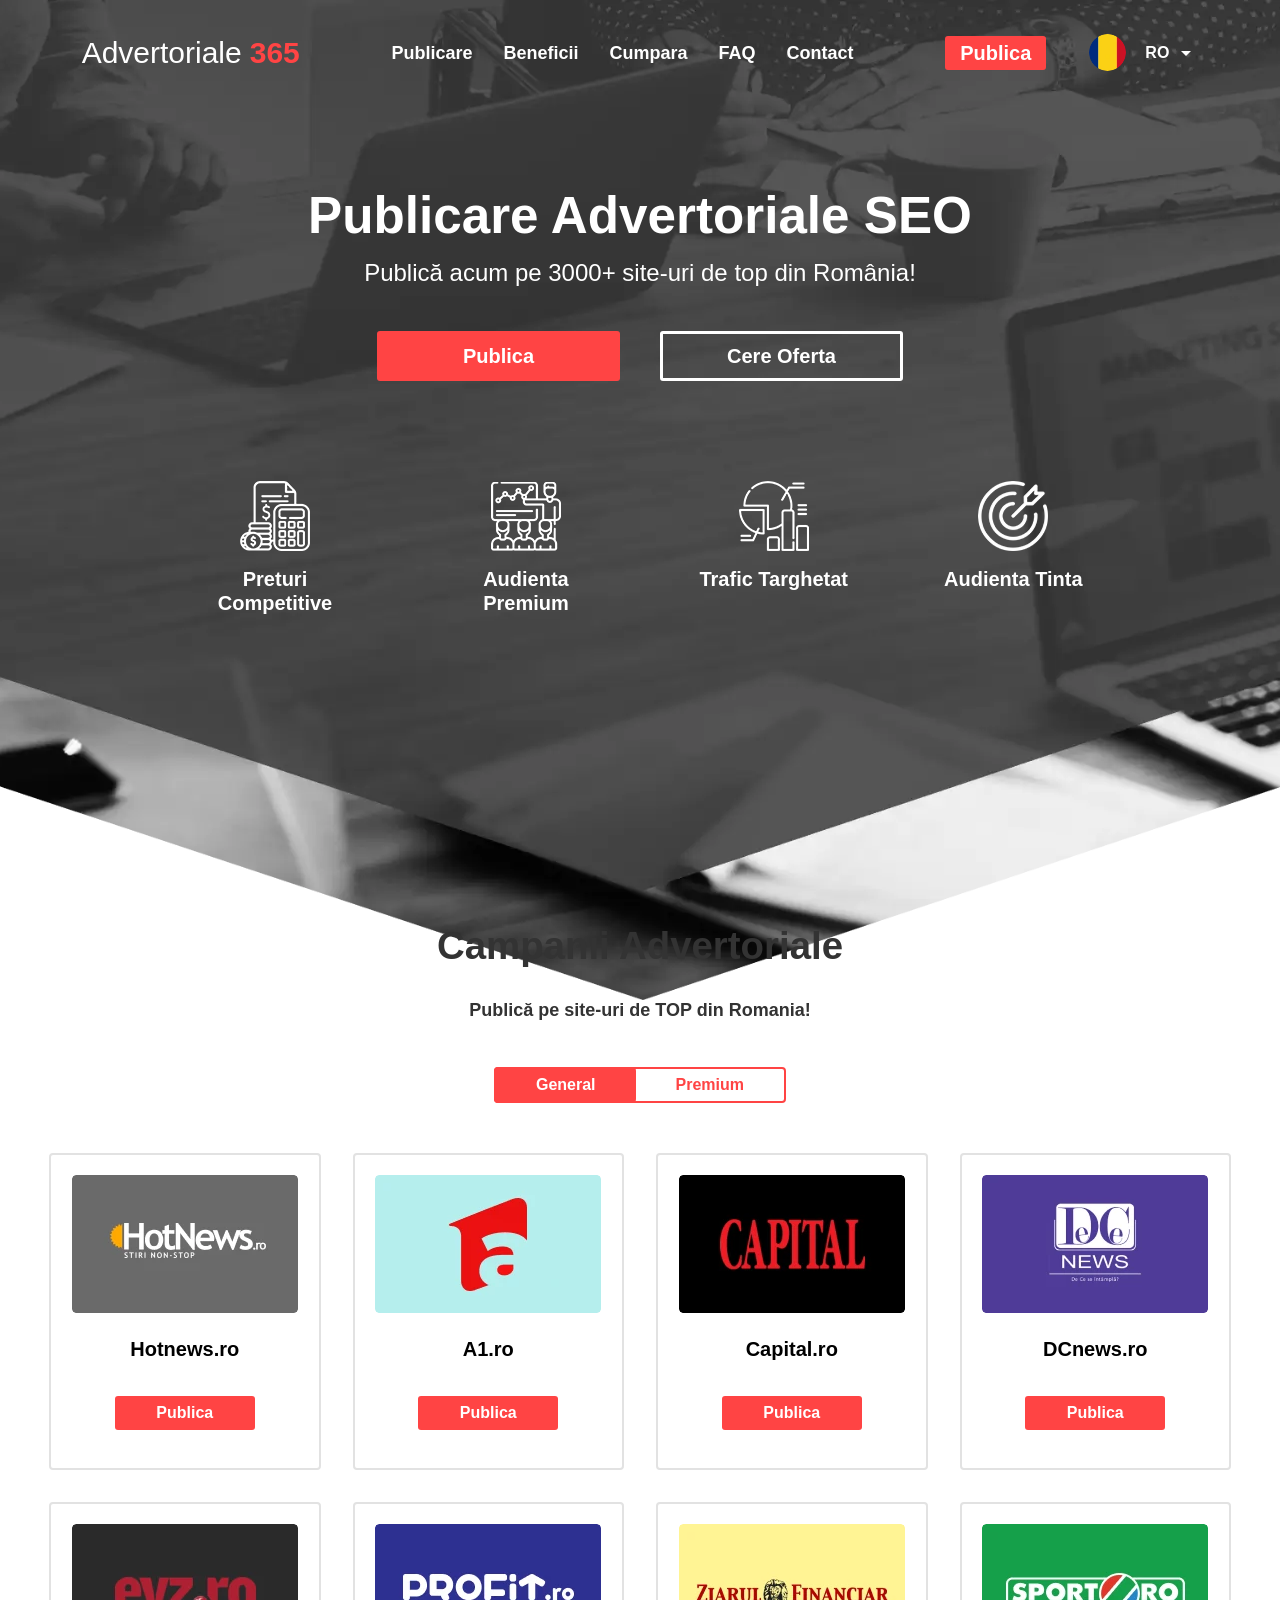
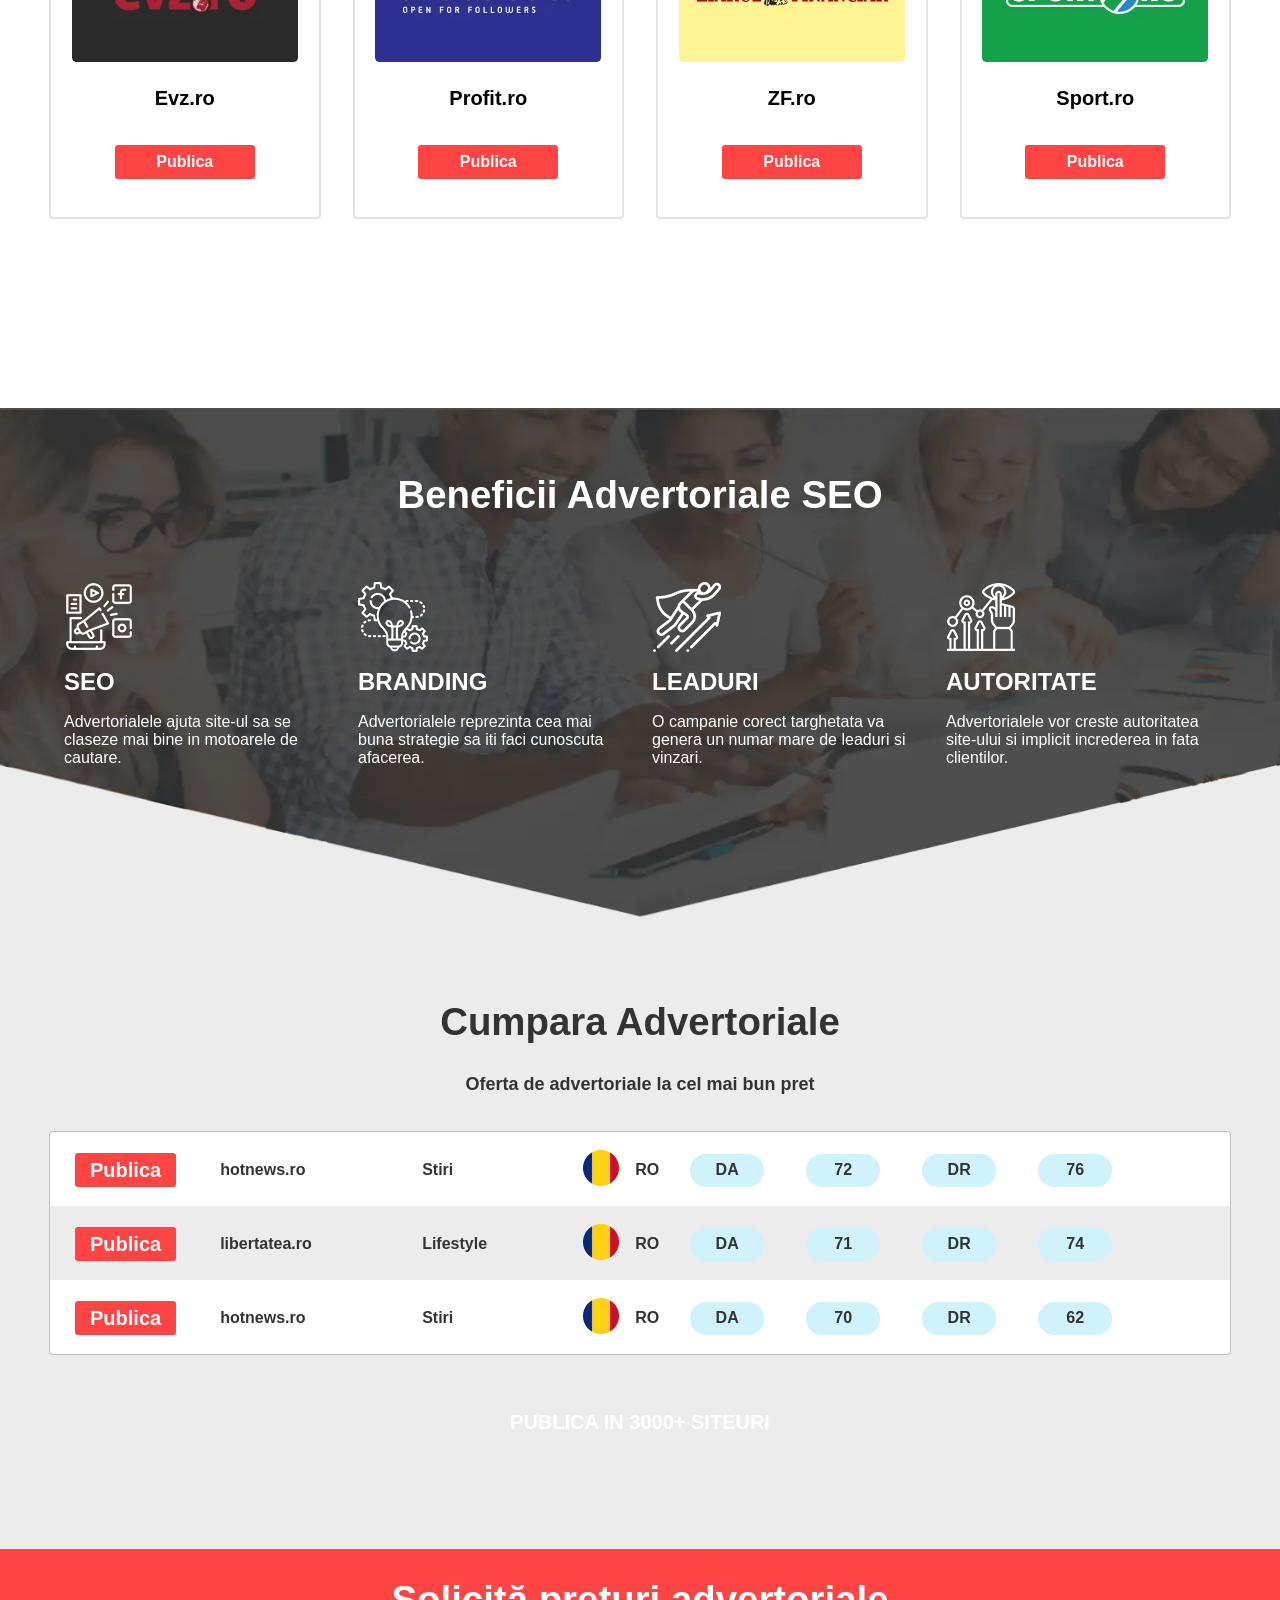
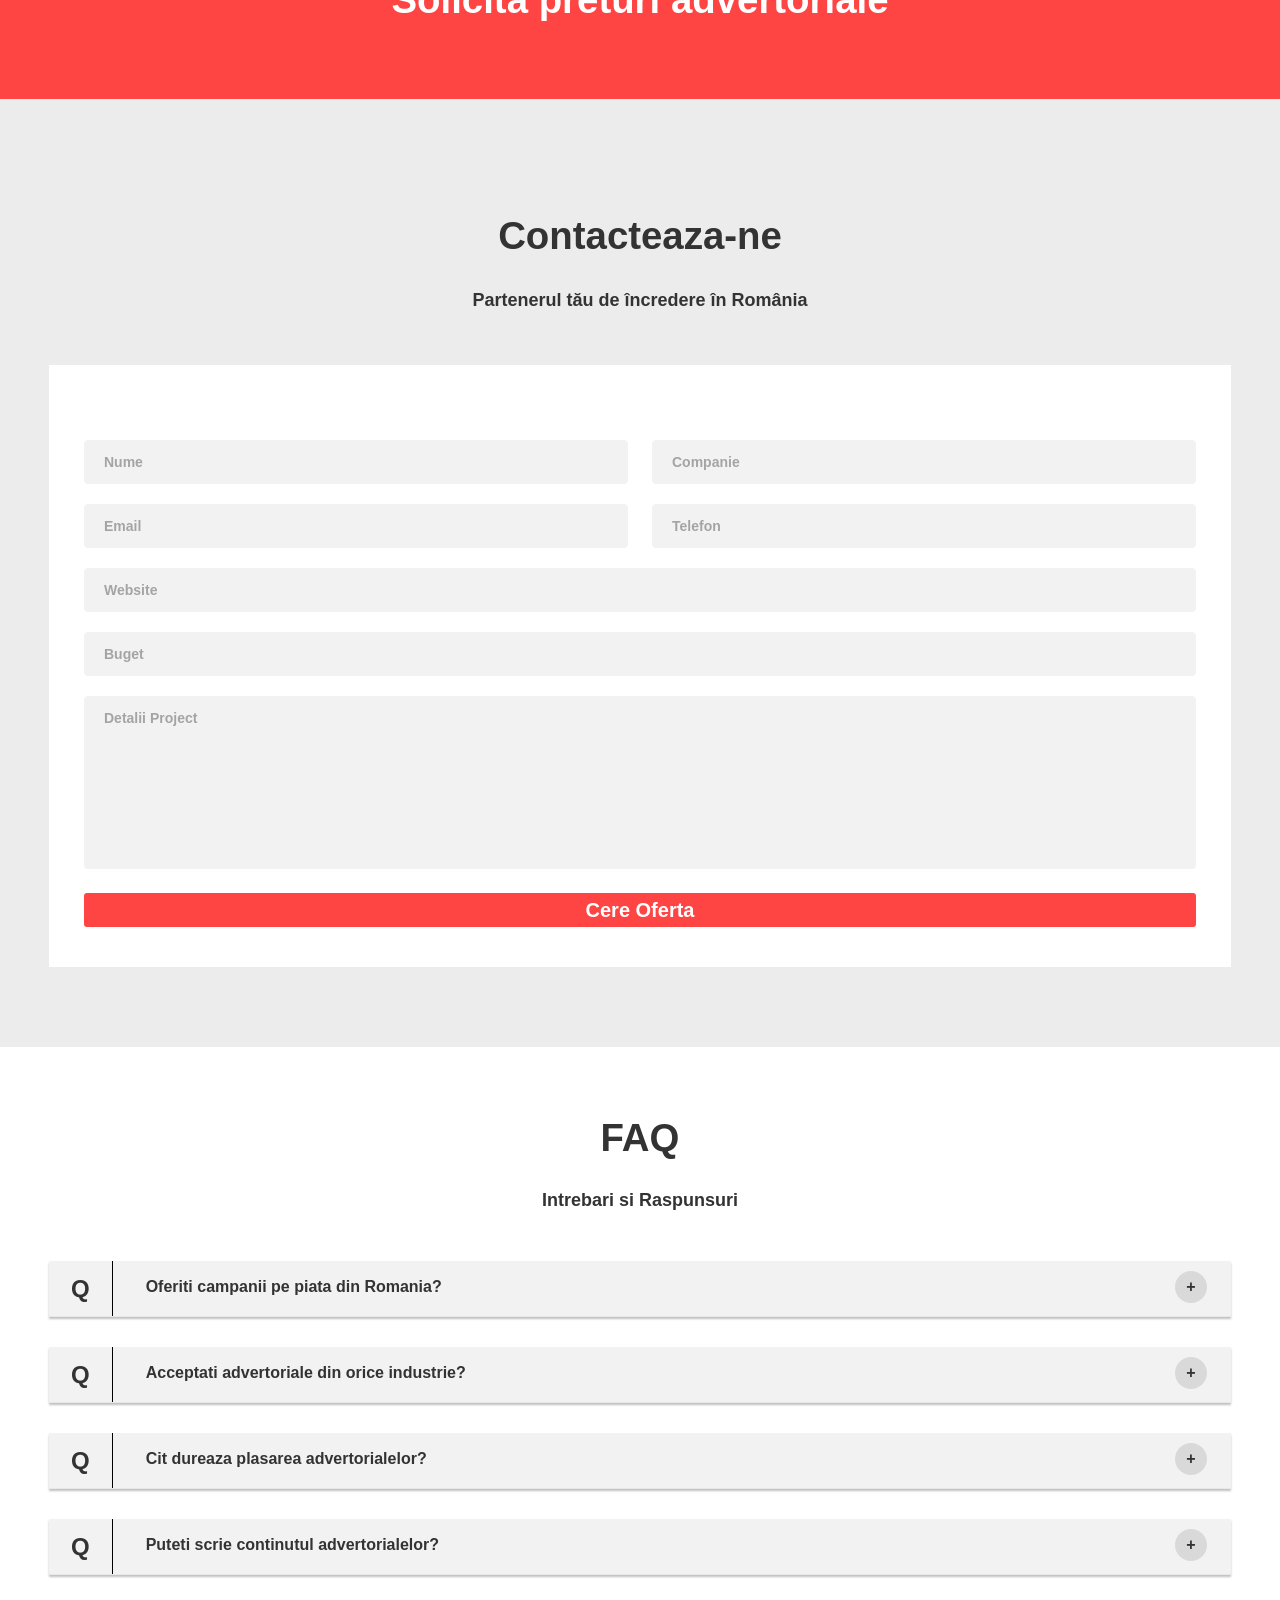
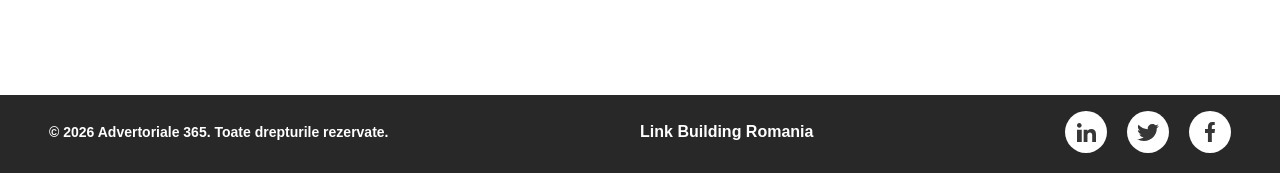
==== commit 3a0e04db: "optimize" ====
--- a/index.html
+++ b/index.html
@@ -25,8 +25,280 @@
       type="font/woff2"
       crossorigin
     />
-    <link rel="stylesheet" href="css/variables.css" />
-    <link rel="stylesheet" href="css/style.clean.min.css" />
+    <link
+      rel="preload"
+      href="css/variables.css"
+      as="style"
+      onload="this.onload=null;this.rel='stylesheet'"
+    />
+    <noscript><link rel="stylesheet" href="css/variables.css" /></noscript>
+    <link
+      rel="preload"
+      href="css/style.clean.min.css"
+      as="style"
+      onload="this.onload=null;this.rel='stylesheet'"
+    />
+    <noscript
+      ><link rel="stylesheet" href="css/style.clean.min.css"
+    /></noscript>
+    <script>
+      !(function (e) {
+        "use strict";
+        var t = function (t, n, o) {
+          var i,
+            r = e.document,
+            a = r.createElement("link");
+          if (n) i = n;
+          else {
+            var l = (r.body || r.getElementsByTagName("head")[0]).childNodes;
+            i = l[l.length - 1];
+          }
+          var d = r.styleSheets;
+          (a.rel = "stylesheet"),
+            (a.href = t),
+            (a.media = "only x"),
+            (function e(t) {
+              if (r.body) return t();
+              setTimeout(function () {
+                e(t);
+              });
+            })(function () {
+              i.parentNode.insertBefore(a, n ? i : i.nextSibling);
+            });
+          var f = function (e) {
+            for (var t = a.href, n = d.length; n--; )
+              if (d[n].href === t) return e();
+            setTimeout(function () {
+              f(e);
+            });
+          };
+          return (
+            a.addEventListener &&
+              a.addEventListener("load", function () {
+                this.media = o || "all";
+              }),
+            (a.onloadcssdefined = f),
+            f(function () {
+              a.media !== o && (a.media = o || "all");
+            }),
+            a
+          );
+        };
+        "undefined" != typeof exports ? (exports.loadCSS = t) : (e.loadCSS = t);
+      })("undefined" != typeof global ? global : this);
+    </script>
+    <style>
+      :root {
+        --text-color: #333333;
+        --color-white: #ffffff;
+        --text-gray-color: #3d3d3d;
+        --text-black-color: #000000;
+        --primary-color: #ff4444;
+        --primary-color-500: #ff4444;
+        --primary-yellow: #fec224;
+        --grey-200: #ececec;
+        --primary-button: linear-gradient(180deg, #ff4444 -16%, #ff4444 100%);
+        --publish-button: linear-gradient(180deg, #ff4444 0, #ff4444 100%);
+        --submit-button: radial-gradient(
+          90.91% 90.91% at 27.47% 90.91%,
+          #ff4444 0,
+          #ff4444 95.92%
+        );
+        --border-color: #e0eff5;
+        --border-radius: 4px;
+        --box-shadow: 0 2px 6px rgba(0, 0, 0, 0.25);
+        --flag-section-bg: radial-gradient(
+          88.65% 1908.57% at 7.08% 82.42%,
+          #ff4444 0%,
+          #ff4444 58.52%,
+          #ff4444 100%
+        );
+        --logo-nums-bg: linear-gradient(180deg, #ff4444 25%, #ff4444 100%);
+        --icon-contact-color: #ff4444;
+      }
+      *,
+      ::after,
+      ::before,
+      html {
+        box-sizing: border-box;
+      }
+      body {
+        margin: 0;
+        font-family: Montserrat, Arial, sans-serif;
+        color: var(--text-color);
+        font-size: 16px;
+        font-weight: 700;
+        height: auto;
+        background: 0 0;
+      }
+      html {
+        box-sizing: border-box;
+        scroll-behavior: smooth;
+      }
+      *,
+      ::after,
+      ::before {
+        box-sizing: border-box;
+      }
+      img {
+        max-width: 100%;
+        height: auto;
+      }
+      .visually-hidden {
+        position: absolute;
+        width: 1px;
+        height: 1px;
+        margin: -1px;
+        clip: rect(0 0 0 0);
+      }
+      .container {
+        box-sizing: border-box;
+        max-width: 1230px;
+        padding: 0 24px;
+        margin: 0 auto;
+        position: relative;
+      }
+      .wrapper {
+        display: flex;
+        flex-direction: column;
+        height: 100%;
+        position: relative;
+        overflow-x: hidden;
+      }
+      .wrapper main {
+        flex: 1 0 auto;
+        width: 100%;
+      }
+      .header {
+        background: rgba(57, 57, 57, 0.85);
+        color: #fff;
+        position: relative;
+        z-index: 1;
+        width: 100%;
+        font-weight: 700;
+        font-size: 18px;
+        line-height: 22px;
+      }
+      .header .logo {
+        display: inline-flex;
+        align-items: center;
+        justify-content: flex-start;
+      }
+      .header__container {
+        max-width: 1424px;
+        padding: 1rem;
+        gap: 1rem;
+        display: flex;
+        align-items: center;
+        justify-content: space-evenly;
+        flex-wrap: wrap;
+        margin-inline: auto;
+      }
+      .logo__word {
+        font-weight: 400;
+        font-size: 1.875rem;
+        line-height: 1;
+        margin-right: 0.5rem;
+      }
+      .logo__nums {
+        font-size: 1.875rem;
+        font-weight: 700;
+        background: var(--logo-nums-bg);
+        -webkit-background-clip: text;
+        background-clip: text;
+        -webkit-text-fill-color: transparent;
+      }
+      .header-menu,
+      .header-menu__list {
+        display: flex;
+      }
+      .header-menu {
+        justify-content: space-between;
+        flex-wrap: wrap;
+      }
+      .header-menu__list {
+        flex: 0 1 auto;
+        display: flex;
+        align-items: center;
+        justify-content: space-around;
+        flex-wrap: wrap;
+      }
+      .header-menu__item {
+        padding: 0 10px;
+      }
+      .header-menu__item:not(:last-child) {
+        margin-right: 11px;
+      }
+      .header-actions {
+        display: flex;
+        align-items: center;
+        justify-content: flex-start;
+        gap: 40px;
+      }
+      .promo {
+        text-align: center;
+        color: var(--color-white);
+        padding-top: 60px;
+        background: rgba(57, 57, 57, 0.85);
+      }
+      .promo h1 {
+        font-weight: 700;
+        font-size: clamp(1.6rem, 4vw, 4.125rem);
+        line-height: 1.2;
+        margin-bottom: 0.75rem;
+      }
+      .promo p {
+        font-weight: 500;
+        font-size: clamp(1rem, 4vw, 1.5rem);
+        line-height: 1.8125rem;
+        max-width: 740px;
+        margin-bottom: 2.75rem;
+        margin-inline: auto;
+      }
+      .app-button {
+        display: inline-flex;
+        align-items: center;
+        justify-content: center;
+        border-radius: 3px;
+        border: 0;
+        outline: 0;
+        color: var(--color-white);
+        padding: 5px 15px;
+        font-size: 1.25rem;
+        line-height: 1.5rem;
+      }
+      .app-button--primary {
+        background: var(--primary-button);
+      }
+      .app-button--secondary {
+        border: 3px solid #fff;
+        background-color: transparent;
+      }
+      .promo__btns {
+        display: inline-flex;
+        width: 100%;
+        flex-wrap: wrap;
+        align-items: center;
+        justify-content: center;
+        gap: 2.5rem;
+        margin-bottom: 6.25rem;
+      }
+      .promo__btns .app-button {
+        flex: 0 0 243px;
+        padding: 10px 47px;
+        height: 50px;
+      }
+      @media (min-width: 767px) {
+        .header {
+          background: 0 0;
+        }
+        .promo {
+          padding-top: 80px;
+          padding-bottom: 260px;
+          background: 0 0;
+        }
+      }
+    </style>
     <link
       rel="apple-touch-icon"
       sizes="180x180"
@@ -354,10 +626,7 @@
             ><span class="logo__word">Advertoriale</span
             ><span class="logo__nums">365</span></a
           >
-          <!-- class="header-menu--closed"-->
-          <!-- class="header-menu--opened"-->
           <nav class="header__menu header-menu header-menu--closed">
-            <!-- class="menu-button[aria-expanded="true"]"-->
             <button
               class="header-menu__button menu-button"
               type="button"
@@ -407,7 +676,7 @@
                       width="37"
                       height="37"
                       alt="ro"
-                      loading="lazy"
+                      decoding="async"
                     />
                   </picture>
                 </div>
@@ -459,8 +728,6 @@
                 class="publish-tabs__tabs-controls tabs-controls"
                 data-tabs="controls"
               >
-                <!-- class="tabs-controls__button is-active"-->
-                <!-- class="is-active[data-index="1"]"-->
                 <button
                   class="tabs-controls__button is-active"
                   type="button"
@@ -468,8 +735,6 @@
                 >
                   <span>General </span>
                 </button>
-                <!-- class="tabs-controls__button is-active"-->
-                <!-- class="is-active[data-index="1"]"-->
                 <button
                   class="tabs-controls__button"
                   type="button"
@@ -480,7 +745,6 @@
                 <div class="tabs-controls__active-tab"></div>
               </div>
               <div class="publish-tabs__tabs-content" data-tabs="content">
-                <!-- tab 1-->
                 <div class="publish-tabs__cards-list" data-tabs="element">
                   <div class="publish-card">
                     <a
@@ -500,6 +764,7 @@
                           height="138"
                           alt="Publica pe Hotnews.ro"
                           loading="lazy"
+                          decoding="async"
                         />
                       </picture>
                     </div>
@@ -526,6 +791,7 @@
                           height="138"
                           alt="Publica pe A1.ro"
                           loading="lazy"
+                          decoding="async"
                         />
                       </picture>
                     </div>
@@ -552,6 +818,7 @@
                           height="138"
                           alt="Publica pe Capital.ro"
                           loading="lazy"
+                          decoding="async"
                         />
                       </picture>
                     </div>
@@ -578,6 +845,7 @@
                           height="138"
                           alt="Publica pe DCnews.ro"
                           loading="lazy"
+                          decoding="async"
                         />
                       </picture>
                     </div>
@@ -604,6 +872,7 @@
                           height="138"
                           alt="Publica pe Evz.ro"
                           loading="lazy"
+                          decoding="async"
                         />
                       </picture>
                     </div>
@@ -630,6 +899,7 @@
                           height="138"
                           alt="Publica pe Profit.ro"
                           loading="lazy"
+                          decoding="async"
                         />
                       </picture>
                     </div>
@@ -656,6 +926,7 @@
                           height="138"
                           alt="Publica pe ZF.ro"
                           loading="lazy"
+                          decoding="async"
                         />
                       </picture>
                     </div>
@@ -682,6 +953,7 @@
                           height="138"
                           alt="Publica pe Sport.ro"
                           loading="lazy"
+                          decoding="async"
                         />
                       </picture>
                     </div>
@@ -691,7 +963,6 @@
                     >
                   </div>
                 </div>
-                <!-- tabs 2-->
                 <div class="publish-tabs__cards-list" data-tabs="element">
                   <div class="publish-card">
                     <a
@@ -711,6 +982,7 @@
                           height="138"
                           alt="Publica pe ZF.ro"
                           loading="lazy"
+                          decoding="async"
                         />
                       </picture>
                     </div>
@@ -737,6 +1009,7 @@
                           height="138"
                           alt="Publica pe Mediafax.ro"
                           loading="lazy"
+                          decoding="async"
                         />
                       </picture>
                     </div>
@@ -763,6 +1036,7 @@
                           height="138"
                           alt="Publica pe Sport.ro"
                           loading="lazy"
+                          decoding="async"
                         />
                       </picture>
                     </div>
@@ -789,6 +1063,7 @@
                           height="138"
                           alt="Publica pe Libertatea.ro"
                           loading="lazy"
+                          decoding="async"
                         />
                       </picture>
                     </div>
@@ -815,6 +1090,7 @@
                           height="138"
                           alt="Prosport.ro"
                           loading="lazy"
+                          decoding="async"
                         />
                       </picture>
                     </div>
@@ -841,6 +1117,7 @@
                           height="138"
                           alt="Publica pe Profit.ro"
                           loading="lazy"
+                          decoding="async"
                         />
                       </picture>
                     </div>
@@ -862,11 +1139,12 @@
                           srcset="img/publica/a1_premium.webp"
                         />
                         <img
-                          src="img/publish/a1_premium.we"
+                          src="img/publica/a1_premium.webp"
                           width="266"
                           height="138"
                           alt="Publica pe A1.ro"
                           loading="lazy"
+                          decoding="async"
                         />
                       </picture>
                     </div>
@@ -893,6 +1171,7 @@
                           height="138"
                           alt="Publica pe DCnews.ro"
                           loading="lazy"
+                          decoding="async"
                         />
                       </picture>
                     </div>
@@ -978,6 +1257,7 @@
                     height="36"
                     alt="Romania"
                     loading="lazy"
+                    decoding="async"
                   />
                 </picture>
                 <p class="order-item__country-code">ro</p>
@@ -1003,6 +1283,7 @@
                     height="36"
                     alt="Romania"
                     loading="lazy"
+                    decoding="async"
                   />
                 </picture>
                 <p class="order-item__country-code">ro</p>
@@ -1028,6 +1309,7 @@
                     height="36"
                     alt="Romania"
                     loading="lazy"
+                    decoding="async"
                   />
                 </picture>
                 <p class="order-item__country-code">ro</p>
@@ -1286,7 +1568,6 @@
         </section>
       </main>
       <footer class="site-footer footer">
-        <!-- footer copy and social-->
         <div class="footer__bottom">
           <div class="footer__bottom-container container">
             <p class="footer__copy">
@@ -1304,7 +1585,9 @@
                   src="img/icons/link.svg"
                   width="19"
                   height="19"
-                  alt="icon linkedin" /></a
+                  alt="icon linkedin"
+                  loading="lazy"
+                  decoding="async" /></a
               ><a
                 class="footer__socials-link"
                 href="#"
@@ -1314,7 +1597,9 @@
                   src="img/icons/tw.svg"
                   width="22"
                   height="17"
-                  alt="icon twitter" /></a
+                  alt="icon twitter"
+                  loading="lazy"
+                  decoding="async" /></a
               ><a
                 class="footer__socials-link"
                 href="#"
@@ -1325,12 +1610,14 @@
                   width="10"
                   height="20"
                   alt="icon facebook"
+                  loading="lazy"
+                  decoding="async"
               /></a>
             </div>
           </div>
         </div>
       </footer>
     </div>
-    <script src="js/main.min.js"></script>
+    <script src="js/main.min.js" defer></script>
   </body>
 </html>
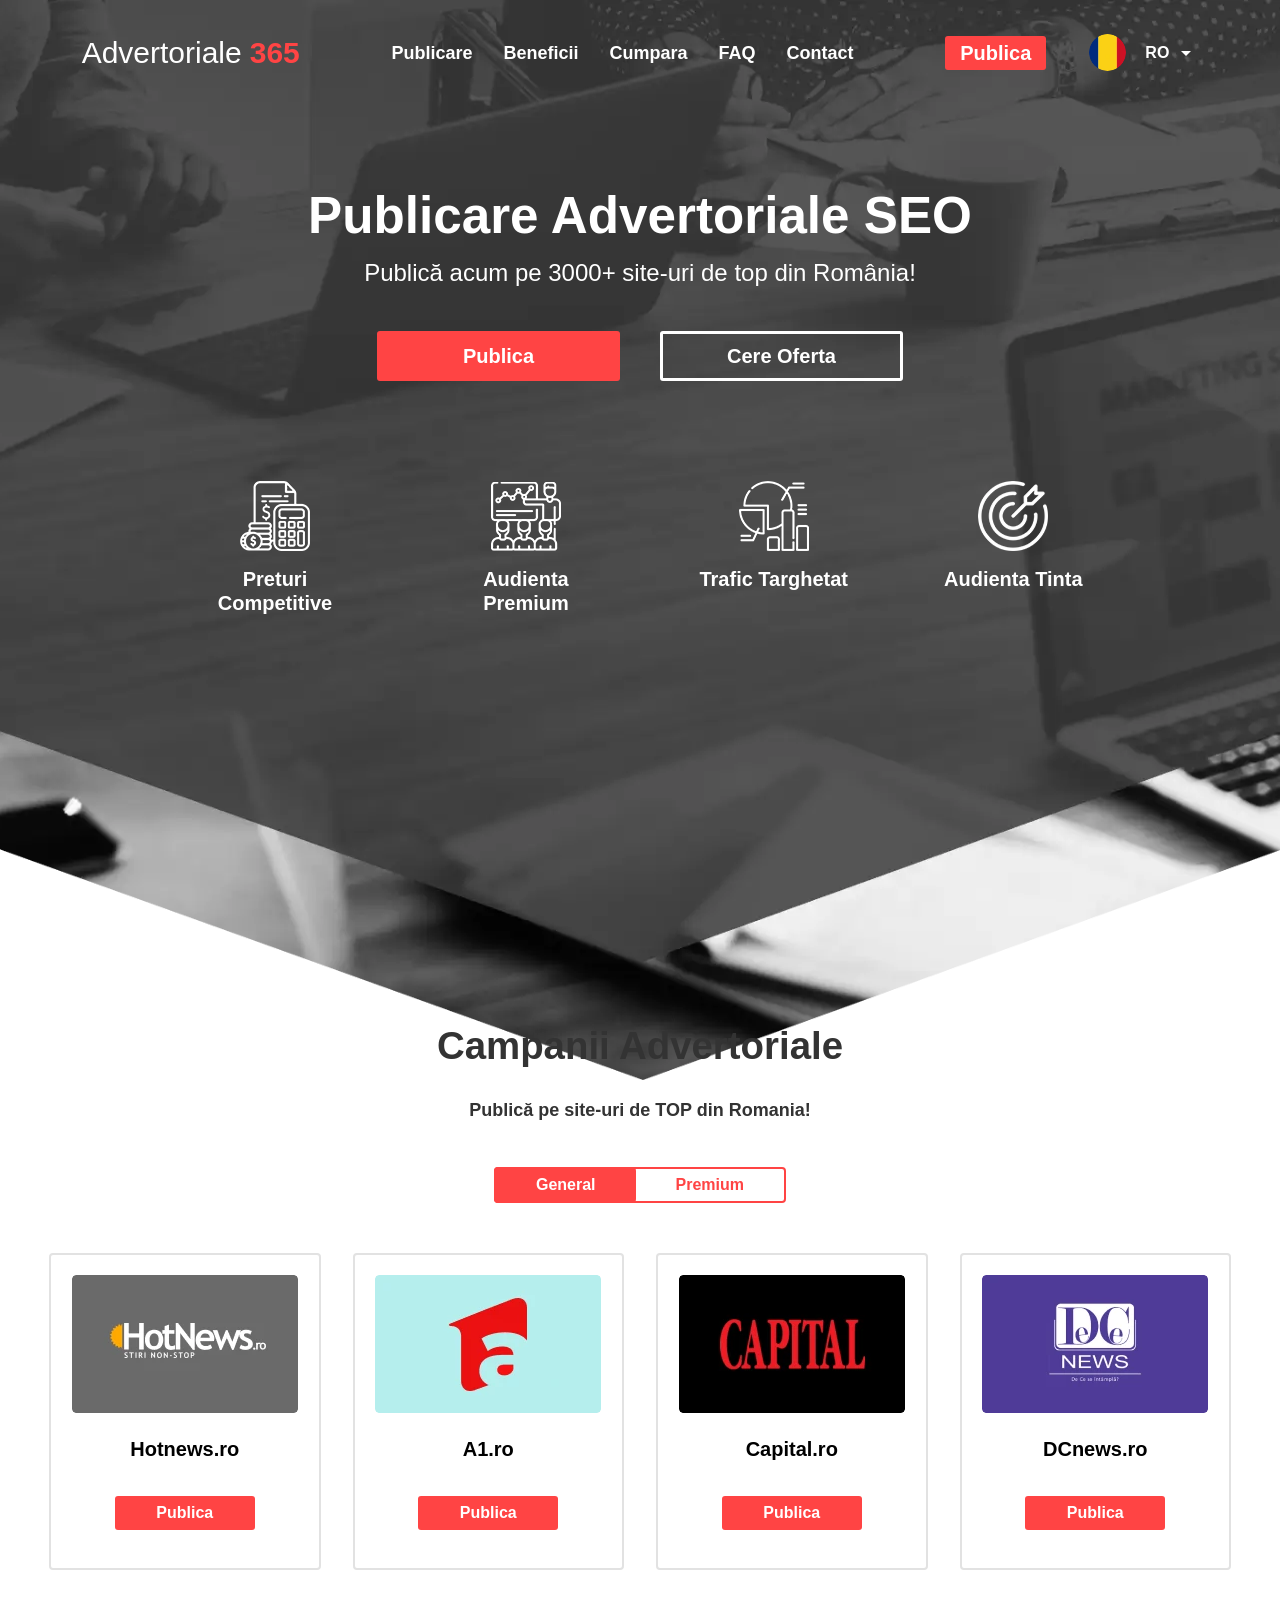
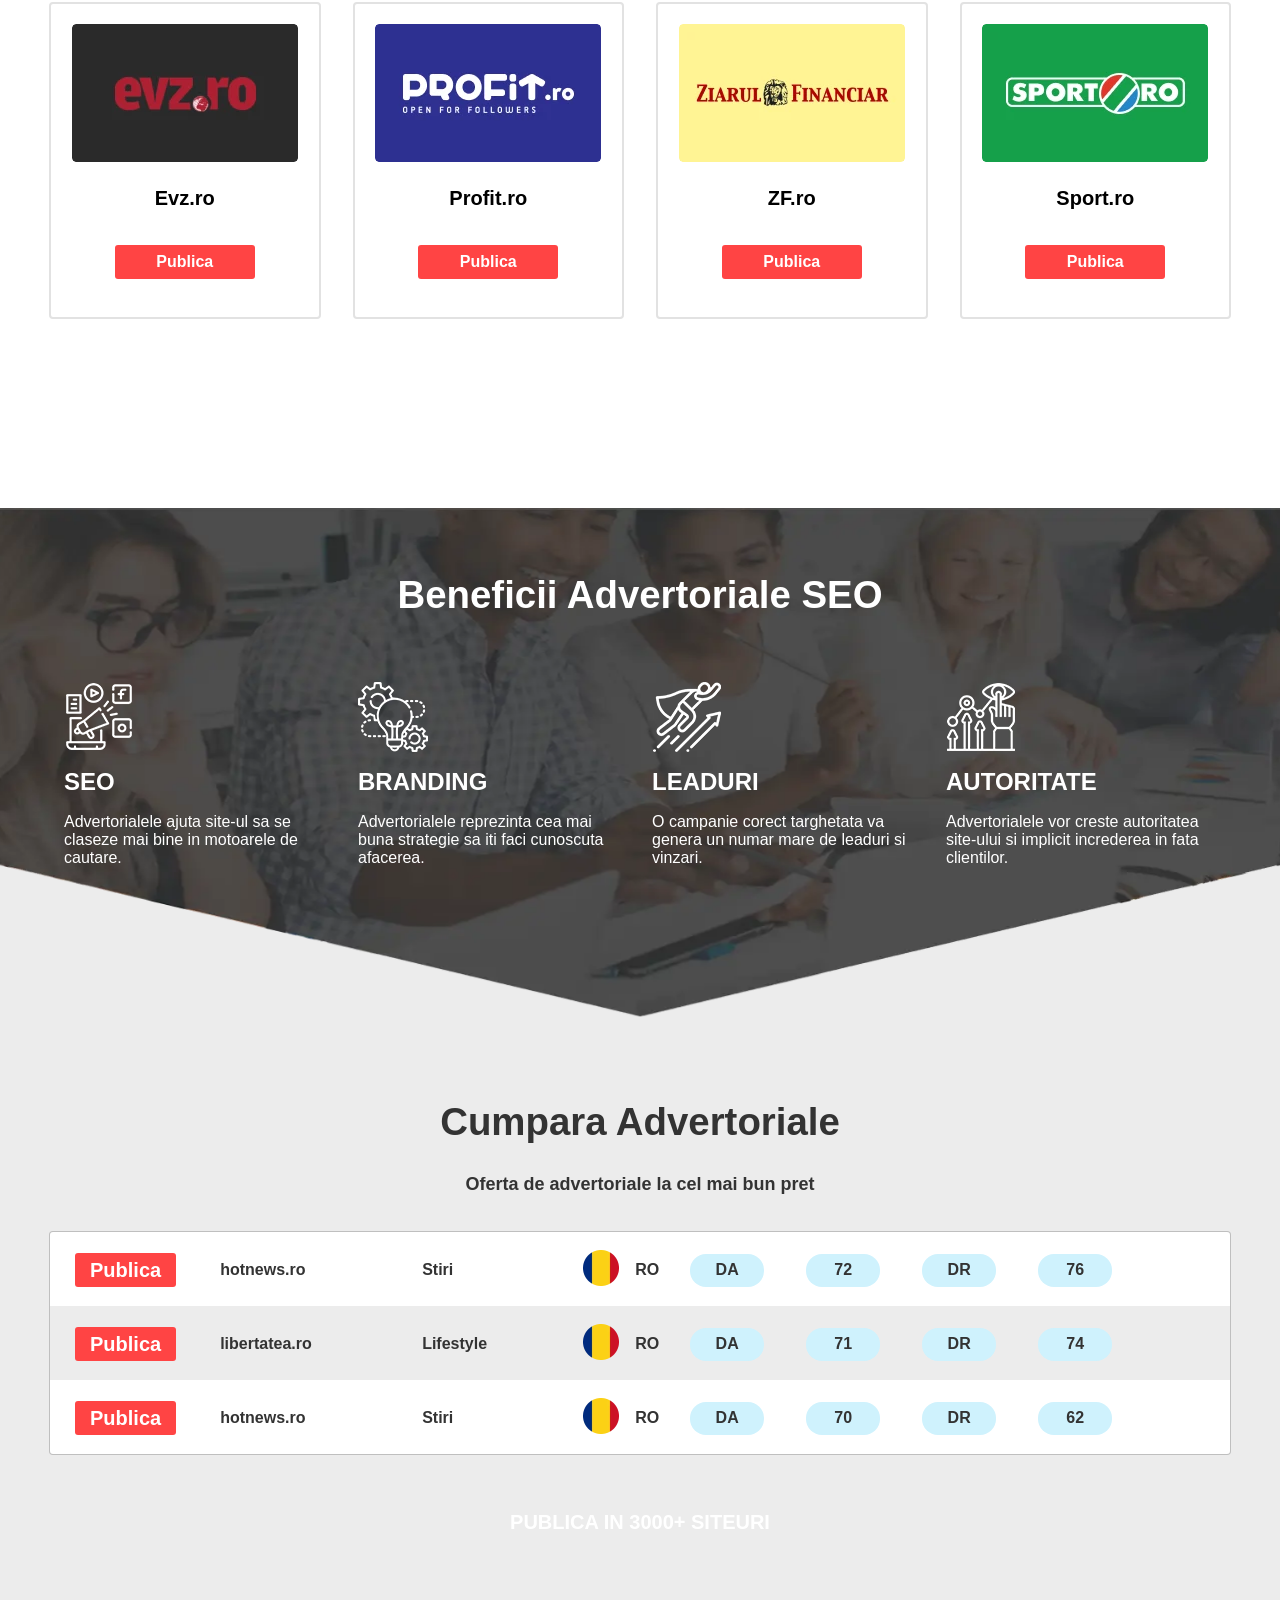
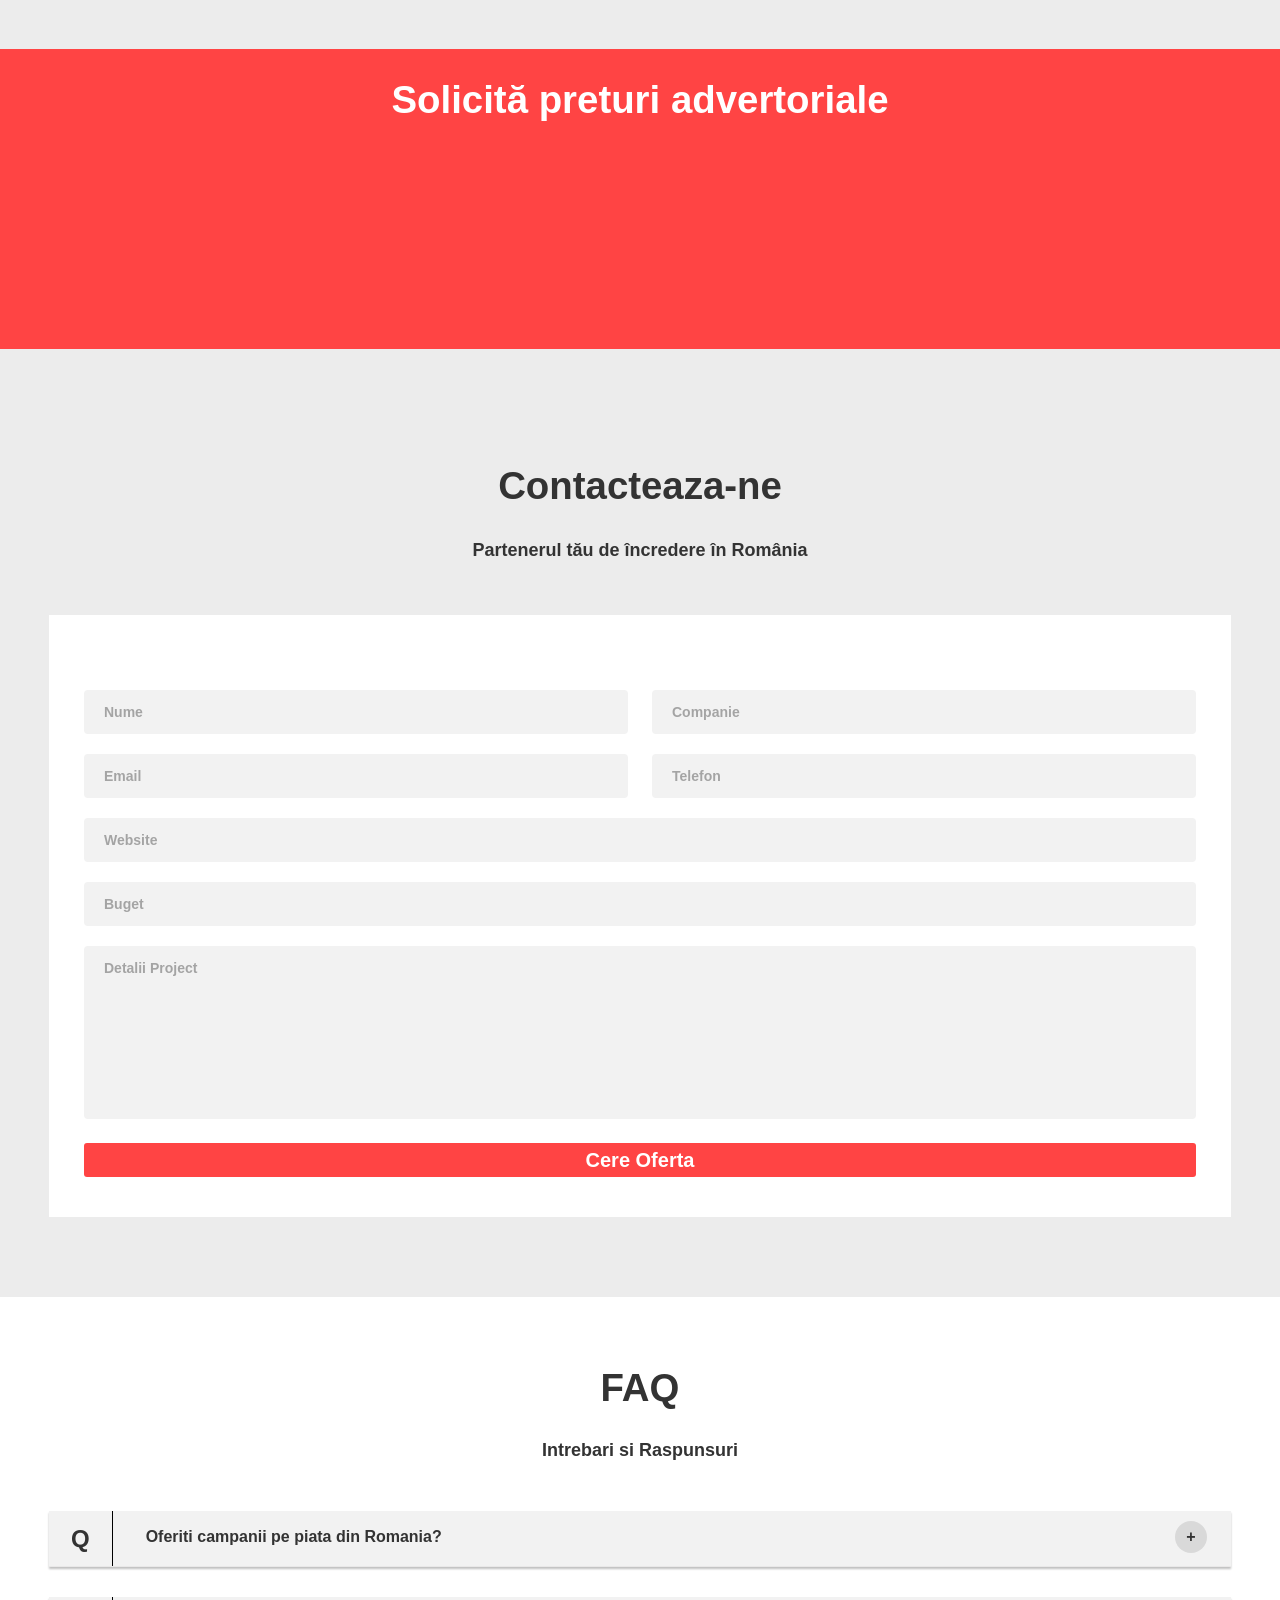
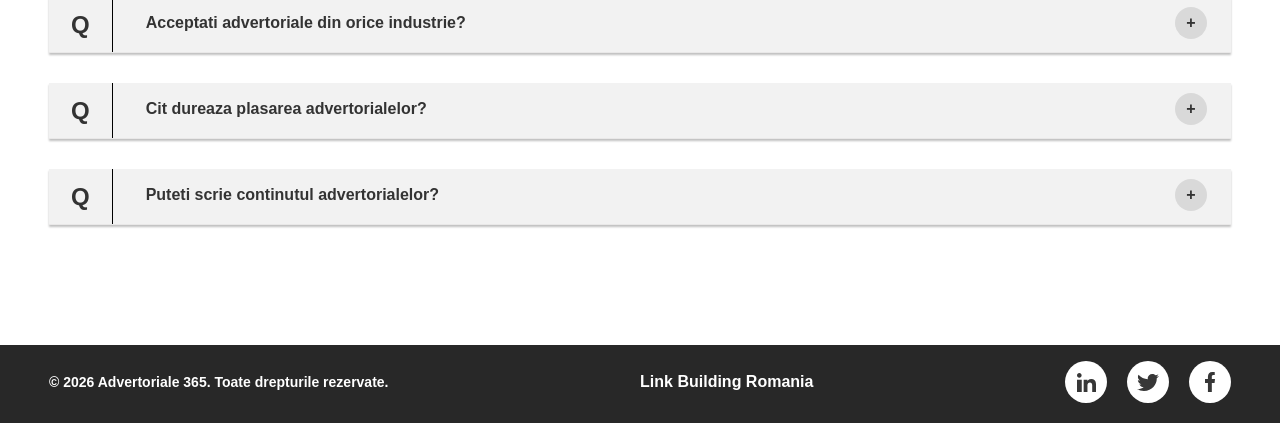
==== commit eb30c4d5: "first" ====
--- a/index.html
+++ b/index.html
@@ -34,12 +34,12 @@
     <noscript><link rel="stylesheet" href="css/variables.css" /></noscript>
     <link
       rel="preload"
-      href="css/style.clean.min.css"
+      href="css/style.clean.css"
       as="style"
       onload="this.onload=null;this.rel='stylesheet'"
     />
     <noscript
-      ><link rel="stylesheet" href="css/style.clean.min.css"
+      ><link rel="stylesheet" href="css/style.clean.css"
     /></noscript>
     <script>
       !(function (e) {
@@ -298,6 +298,69 @@
           background: 0 0;
         }
       }
+      /* Critical: Publish section above-the-fold styles */
+      .publish-section {
+        text-align: center;
+      }
+      .publish-section h2 {
+        font-weight: 700;
+        font-size: clamp(1.2rem, 3vw, 2.75rem);
+        line-height: 3.375rem;
+      }
+      .publish-section h2 + p {
+        font-weight: 700;
+        font-size: clamp(1rem, 2.5vw, 1.125rem);
+        line-height: 22px;
+        margin: 1.625rem 0 2.875rem;
+      }
+      .publish-tabs {
+        overflow: hidden;
+      }
+      .tabs-controls {
+        border: 2px solid var(--primary-color-500);
+        border-radius: 4px;
+        display: inline-grid;
+        width: 270px;
+        grid-template-columns: 1fr 1fr;
+        justify-content: center;
+        align-items: center;
+        position: relative;
+      }
+      @media (min-width: 667px) {
+        .tabs-controls {
+          width: auto;
+          grid-template-columns: auto auto;
+        }
+      }
+      .tabs-controls__button {
+        position: relative;
+        z-index: 2;
+        background-color: transparent;
+        font-weight: 700;
+        font-size: 16px;
+        line-height: 20px;
+        color: var(--primary-color-500);
+        padding: 6px;
+      }
+      @media (min-width: 667px) {
+        .tabs-controls__button {
+          padding: 6px 40px;
+        }
+      }
+      .tabs-controls__button.is-active {
+        color: var(--color-white);
+      }
+      .tabs-controls__active-tab {
+        background: var(--publish-button);
+        border-radius: 4px;
+        height: calc(100% + 4px);
+        position: absolute;
+        z-index: 1;
+        width: calc(100% + 2px);
+        top: -2px;
+        right: 0;
+        grid-column: 1/2;
+      }
     </style>
     <link
       rel="apple-touch-icon"
@@ -307,6 +370,43 @@
     <link rel="icon" type="image/png" sizes="32x32" href="/favicon-32x32.png" />
     <link rel="icon" type="image/png" sizes="16x16" href="/favicon-16x16.png" />
     <link rel="manifest" href="/site.webmanifest" />
+    <!-- Preload critical hero background image for LCP -->
+    <link rel="preload" as="image" href="img/bg.webp" type="image/webp" />
+    <!-- <link rel="preload" as="image" href="img/bg.png" type="image/png" /> -->
+    <!-- Critical menu script - loads immediately -->
+    <script src="js/menu.js" defer></script>
+    <!-- Lazy load non-critical scripts after user interaction -->
+    <script>
+      // Lazy load non-critical JavaScript after first user interaction or scroll
+      (function () {
+        let loaded = false;
+        const loadNonCritical = function () {
+          if (loaded) return;
+          loaded = true;
+
+          // Load non-critical scripts
+          const scripts = ["js/easy-toggler.js", "js/tabs.js", "js/forms.js"];
+
+          scripts.forEach(function (src) {
+            const script = document.createElement("script");
+            script.src = src;
+            script.defer = true;
+            document.body.appendChild(script);
+          });
+        };
+
+        // Load on first scroll, click, touch, or keypress
+        ["scroll", "click", "touchstart", "keydown"].forEach(function (event) {
+          window.addEventListener(event, loadNonCritical, {
+            once: true,
+            passive: true,
+          });
+        });
+
+        // Fallback: load after 3 seconds if no interaction
+        setTimeout(loadNonCritical, 3000);
+      })();
+    </script>
   </head>
 
   <body>
@@ -745,7 +845,7 @@
                 <div class="tabs-controls__active-tab"></div>
               </div>
               <div class="publish-tabs__tabs-content" data-tabs="content">
-                <div class="publish-tabs__cards-list" data-tabs="element">
+                <div class="publish-tabs__cards-list is-active" data-tabs="element">
                   <div class="publish-card">
                     <a
                       class="publish-card__link"
@@ -1618,6 +1718,6 @@
         </div>
       </footer>
     </div>
-    <script src="js/main.min.js" defer></script>
+    <!-- Removed main.min.js - now using split modules loaded above -->
   </body>
 </html>
--- a/css/style.clean.css
+++ b/css/style.clean.css
@@ -0,0 +1,1964 @@
+@charset "UTF-8";
+/* /////////////////////////////// //  БАЗОВЫЕ СТИЛИ /////////////////////////////// */
+@font-face {
+  font-family: "Montserrat";
+  font-display: swap;
+  src: url("../fonts/Montserrat-Bold.woff2") format("woff2"),
+    url("../fonts/Montserrat-Bold.woff") format("woff");
+  font-weight: 700;
+  font-style: normal;
+}
+@font-face {
+  font-family: "Montserrat";
+  font-display: swap;
+  src: url("../fonts/Montserrat-Medium.woff2") format("woff2"),
+    url("../fonts/Montserrat-Medium.woff") format("woff");
+  font-weight: 500;
+  font-style: normal;
+}
+@font-face {
+  font-family: "Montserrat";
+  font-display: swap;
+  src: url("../fonts/Montserrat-SemiBold.woff2") format("woff2"),
+    url("../fonts/Montserrat-SemiBold.woff") format("woff");
+  font-weight: 600;
+  font-style: normal;
+}
+body {
+  margin: 0;
+  font-family: "Montserrat", "Arial", sans-serif;
+  color: var(--text-color);
+  font-size: 16px;
+  font-weight: 700;
+  height: auto;
+  background: transparent;
+}
+
+html {
+  -webkit-box-sizing: border-box;
+  box-sizing: border-box;
+  scroll-behavior: smooth;
+}
+
+* {
+  margin: 0;
+  padding: 0;
+}
+
+*,
+*::before,
+*::after {
+  -webkit-box-sizing: border-box;
+  box-sizing: border-box;
+}
+
+img {
+  max-width: 100%;
+}
+
+a {
+  cursor: pointer;
+  text-decoration: none;
+  color: inherit;
+  outline: 0;
+}
+
+ul {
+  list-style: none;
+}
+
+button {
+  line-height: 100%;
+  font-size: 100%;
+  font-family: "Montserrat", "Arial", sans-serif;
+  cursor: pointer;
+  border: 0;
+}
+
+.visually-hidden {
+  position: absolute;
+  width: 1px;
+  height: 1px;
+  margin: -1px;
+  clip: rect(0 0 0 0);
+}
+
+.container {
+  -webkit-box-sizing: border-box;
+  box-sizing: border-box;
+  max-width: 1230px;
+  padding: 0 24px;
+  margin: 0 auto;
+  position: relative;
+}
+
+@media (min-width: 667px) {
+  .container {
+    padding: 0 24px;
+  }
+}
+@media (min-width: 767px) {
+  .container {
+    padding: 0 50px;
+    min-width: 320px;
+  }
+}
+@media (min-width: 1240px) {
+  .container {
+    padding: 0 30px;
+  }
+}
+.wrapper {
+  display: -webkit-box;
+  display: -ms-flexbox;
+  display: flex;
+  -webkit-box-orient: vertical;
+  -webkit-box-direction: normal;
+  -ms-flex-direction: column;
+  flex-direction: column;
+  height: 100%;
+  position: relative;
+  overflow-x: hidden;
+}
+
+.wrapper main {
+  -webkit-box-flex: 1;
+  -ms-flex: 1 0 auto;
+  flex: 1 0 auto;
+  width: 100%;
+}
+
+@media (min-width: 767px) {
+  .wrapper::before {
+    content: "";
+    position: absolute;
+    width: 100%;
+    left: 50%;
+    -webkit-transform: translateX(-50%);
+    transform: translateX(-50%);
+    min-width: 1920px;
+    width: 100%;
+    aspect-ratio: 16/9;
+    min-height: auto;
+    height: auto;
+    top: 0;
+    background-repeat: no-repeat;
+    background-image: -webkit-image-set(
+      url("../img/bg.webp") 1x,
+      url("../img/bg.png") 1x
+    );
+    background-image: image-set(
+      url("../img/bg.webp") 1x,
+      url("../img/bg.png") 1x
+    );
+    background-position: top center;
+    background-size: 100% 100%;
+  }
+}
+@media (min-width: 767px) and (min-width: 1024px) {
+  .wrapper::before {
+    min-height: 1000px;
+  }
+}
+@media (min-width: 767px) and (min-width: 1340px) {
+  .wrapper::before {
+    aspect-ratio: 1920/1188;
+    min-height: 1188px;
+  }
+}
+@media (min-width: 2000px) {
+  .wrapper::before {
+    height: 1000px;
+  }
+}
+.section {
+  text-align: center;
+  min-height: 300px;
+}
+
+.section h2 {
+  font-weight: 700;
+  font-size: clamp(1.2rem, 3vw, 2.75rem);
+  line-height: 3.375rem;
+}
+
+.section h2 + p {
+  font-weight: 700;
+  font-size: clamp(1rem, 2.5vw, 1.125rem);
+  line-height: 22px;
+}
+
+.app-button {
+  display: -webkit-inline-box;
+  display: -ms-inline-flexbox;
+  display: inline-flex;
+  -webkit-box-align: center;
+  -ms-flex-align: center;
+  align-items: center;
+  -webkit-box-pack: center;
+  -ms-flex-pack: center;
+  justify-content: center;
+  text-align: center;
+  border-radius: 3px;
+  border: 0;
+  outline: 0;
+  font-weight: 700;
+  font-size: 1.25rem;
+  line-height: 1.5rem;
+  color: var(--color-white);
+  padding: 14px 32px;
+}
+
+@media (hover: hover), screen and (min-width: 0\0) {
+  .app-button:hover {
+    -webkit-box-shadow: 0 14px 28px rgba(0, 0, 0, 0.25),
+      0 10px 10px rgba(0, 0, 0, 0.22);
+    box-shadow: 0 14px 28px rgba(0, 0, 0, 0.25), 0 10px 10px rgba(0, 0, 0, 0.22);
+    -webkit-transform: translateY(-3px);
+    transform: translateY(-3px);
+  }
+
+  .app-button:active {
+    -webkit-box-shadow: none;
+    box-shadow: none;
+    -webkit-transform: translateY(0);
+    transform: translateY(0);
+  }
+}
+.app-button--primary {
+  background: var(--primary-button);
+}
+
+.app-button--secondary {
+  border: 3px solid #ffffff;
+  background-color: transparent;
+}
+
+.app-button--ghost {
+  border: 3px solid var(--primary-color-500);
+  color: var(--primary-color-500);
+  background-color: transparent;
+}
+
+@media (hover: hover), screen and (min-width: 0\0) {
+  /* .app-button--ghost:active { */
+  /* color: var(--color-white); */
+  /* background: -webkit-gradient(linear, left top, left bottom, color-stop(0, #ff8447), to(#ff5500));
+    background: linear-gradient(180deg, #ff8447 0, #ff5500 100%); */
+  /* } */
+}
+.f-faq {
+  background: #f2f2f2;
+  -webkit-box-shadow: 0 2px 2px rgba(0, 0, 0, 0.25);
+  box-shadow: 0 2px 2px rgba(0, 0, 0, 0.25);
+}
+
+.f-faq__item {
+  position: relative;
+  border-bottom: 1px solid #e9e8e8;
+}
+
+.f-faq__item summary {
+  display: -webkit-box;
+  display: -ms-flexbox;
+  display: flex;
+  -webkit-box-align: center;
+  -ms-flex-align: center;
+  align-items: center;
+}
+
+.f-faq__item summary::before {
+  display: inline-block;
+  content: "Q";
+  font-weight: 700;
+  font-size: 24px;
+  line-height: 29px;
+  margin: 0 22px;
+}
+
+.f-faq__item summary::marker,
+.f-faq__item summary::-webkit-details-marker {
+  display: none;
+}
+
+.f-faq__item summary:hover {
+  cursor: pointer;
+}
+
+.f-faq__item summary span {
+  padding: 0.8rem;
+  display: -webkit-box;
+  display: -ms-flexbox;
+  display: flex;
+  -webkit-box-align: center;
+  -ms-flex-align: center;
+  align-items: center;
+  width: 100%;
+  position: relative;
+}
+
+@media (min-width: 667px) {
+  .f-faq__item summary span {
+    padding: 10px 24px 13px 34px;
+  }
+}
+.f-faq__item summary span::after {
+  content: "+";
+  margin-left: 0.5rem;
+  width: 32px;
+  height: 32px;
+  -webkit-box-flex: 0;
+  -ms-flex: 0 0 32px;
+  flex: 0 0 32px;
+  background: #d9d9d9;
+  border-radius: 50%;
+  display: -webkit-inline-box;
+  display: -ms-inline-flexbox;
+  display: inline-flex;
+  -webkit-box-align: center;
+  -ms-flex-align: center;
+  align-items: center;
+  -webkit-box-pack: center;
+  -ms-flex-pack: center;
+  justify-content: center;
+  margin-right: 0;
+}
+
+@media (min-width: 667px) {
+  .f-faq__item summary span::after {
+    margin-left: auto;
+  }
+}
+.f-faq__item summary span::before {
+  content: "";
+  position: absolute;
+  left: 0;
+  top: 0;
+  width: 1px;
+  height: 100%;
+  background: #000000;
+  justify-self: stretch;
+}
+
+.f-faq__item[open] > summary {
+  color: var(--text-black-color);
+  border-bottom: 1px solid #000000;
+}
+
+.f-faq__item[open] > summary::after {
+  -webkit-transform: rotate(180deg);
+  transform: rotate(180deg);
+  -webkit-transform-origin: center;
+  transform-origin: center;
+}
+
+.f-faq__item-content {
+  padding: 1.25rem;
+}
+
+[data-tabs="parent"] {
+  overflow: hidden;
+}
+
+[data-tabs="parent"] [data-tabs="content"] {
+  position: relative;
+}
+
+[data-tabs="element"] {
+  position: absolute;
+  visibility: hidden;
+  opacity: 0;
+  -webkit-transition: opacity 0.3s ease-in, visibility 0.3s ease-in;
+  transition: opacity 0.3s ease-in, visibility 0.3s ease-in;
+}
+
+[data-tabs="element"].is-active {
+  z-index: 1;
+  visibility: visible;
+  opacity: 1;
+  position: relative;
+}
+
+.publish-card {
+  position: relative;
+  background: #ffffff;
+  border: 2px solid #e2e2e2;
+  border-radius: 4px;
+  padding: 1.25rem 1.1875rem 2.375rem;
+  text-align: center;
+}
+
+.publish-card .app-button {
+  font-weight: 600;
+  font-size: 16px;
+  line-height: 20px;
+  padding: 7px;
+  width: 140px;
+  background: var(--publish-button);
+}
+
+.publish-card__img-wrap {
+  border-radius: 4px;
+  overflow: hidden;
+  aspect-ratio: 226/138;
+  height: auto;
+  max-width: 226px;
+  margin-inline: auto;
+  position: relative;
+  margin-bottom: 1.5rem;
+}
+
+.publish-card__img-wrap img {
+  border-radius: 4px;
+  overflow: hidden;
+  position: absolute;
+  width: 100%;
+  height: 100%;
+  top: 0;
+  left: 0;
+  -o-object-fit: contain;
+  object-fit: contain;
+}
+
+.publish-card__title {
+  font-weight: 700;
+  font-size: 20px;
+  line-height: 24px;
+  color: var(--text-black-color);
+  margin-bottom: 2.1875rem;
+}
+
+.lang-select {
+  position: relative;
+  cursor: pointer;
+}
+
+.lang-select:not(.active) .lang-select__options-list {
+  opacity: 0;
+  visibility: hidden;
+}
+
+.lang-select:not(.active) .lang-select__selected-text::after {
+  -webkit-transform: rotate(0deg);
+  transform: rotate(0deg);
+}
+
+.lang-select__selected-value {
+  display: -webkit-box;
+  display: -ms-flexbox;
+  display: flex;
+  -webkit-box-align: center;
+  -ms-flex-align: center;
+  align-items: center;
+  -webkit-box-pack: start;
+  -ms-flex-pack: start;
+  justify-content: flex-start;
+  gap: 1rem;
+}
+
+.lang-select__selected-img-wrap {
+  border-radius: 50%;
+  display: -webkit-box;
+  display: -ms-flexbox;
+  display: flex;
+  -webkit-box-align: center;
+  -ms-flex-align: center;
+  align-items: center;
+  -webkit-box-pack: center;
+  -ms-flex-pack: center;
+  justify-content: center;
+  overflow: hidden;
+  padding: 3px;
+}
+
+.lang-select__selected-img-wrap img {
+  display: -webkit-box;
+  display: -ms-flexbox;
+  display: flex;
+  border-radius: 50%;
+  overflow: hidden;
+  width: 37px;
+  height: 37px;
+  aspect-ratio: 1/1;
+}
+
+.lang-select__selected-text {
+  text-transform: uppercase;
+  font-size: 16px;
+  line-height: 20px;
+  display: -webkit-box;
+  display: -ms-flexbox;
+  display: flex;
+  -webkit-box-align: center;
+  -ms-flex-align: center;
+  align-items: center;
+  gap: 5px;
+}
+
+.lang-select__selected-text::after {
+  -webkit-transition: -webkit-transform 0.3s ease 0s;
+  transition: -webkit-transform 0.3s ease 0s;
+  transition: transform 0.3s ease 0s;
+  transition: transform 0.3s ease 0s, -webkit-transform 0.3s ease 0s;
+  -webkit-transform-origin: center;
+  transform-origin: center;
+  -webkit-transform: rotate(180deg);
+  transform: rotate(180deg);
+  content: "";
+  display: block;
+  width: 24px;
+  height: 24px;
+  background-image: url("../img/icon-arrow.svg");
+  background-repeat: no-repeat;
+  background-size: cover;
+}
+
+.lang-select__options-list {
+  position: absolute;
+  border: 2px solid var(--color-white);
+  border-radius: 1rem;
+  display: -webkit-box;
+  display: -ms-flexbox;
+  display: flex;
+  -webkit-box-orient: vertical;
+  -webkit-box-direction: normal;
+  -ms-flex-direction: column;
+  flex-direction: column;
+  overflow: hidden;
+  -webkit-transition: all 0.3s ease 0;
+  transition: all 0.3s ease 0;
+  background-color: rgba(0, 0, 0, 0.4);
+  -webkit-box-shadow: 0 1px 6px 0 rgba(32, 33, 36, 0.28);
+  box-shadow: 0 1px 6px 0 rgba(32, 33, 36, 0.28);
+}
+
+.lang-select__option a {
+  display: -webkit-box;
+  display: -ms-flexbox;
+  display: flex;
+  cursor: pointer;
+  padding: 0.7rem 1.5rem;
+  font-size: 0.875rem;
+}
+
+.lang-select__option a:hover {
+  background-color: rgba(0, 0, 0, 0.4);
+}
+
+.form {
+  display: grid;
+  gap: 1.25rem;
+  background-color: var(--color-white);
+  padding: 1rem;
+}
+
+@media (min-width: 667px) {
+  .form {
+    padding: 75px 35px 40px;
+  }
+}
+.form__row-2 {
+  display: grid;
+  gap: 1.5rem;
+}
+
+@media (min-width: 667px) {
+  .form__row-2 {
+    grid-template-columns: repeat(2, 1fr);
+  }
+}
+.form__input {
+  background: #f2f2f2;
+  border-radius: 4px;
+  border: 0;
+  font-family: "Montserrat", "Arial", sans-serif;
+  outline: 0;
+  padding: 13px 20px;
+  font-weight: 600;
+  font-size: 14px;
+  line-height: 18px;
+  width: 100%;
+  color: #666666;
+}
+
+.form__input::-webkit-input-placeholder {
+  font-family: inherit;
+  font-size: inherit;
+  line-height: inherit;
+  font-weight: inherit;
+  color: #a4a4a4;
+}
+
+.form__input::-moz-placeholder {
+  font-family: inherit;
+  font-size: inherit;
+  line-height: inherit;
+  font-weight: inherit;
+  color: #a4a4a4;
+}
+
+.form__input:-ms-input-placeholder {
+  font-family: inherit;
+  font-size: inherit;
+  line-height: inherit;
+  font-weight: inherit;
+  color: #a4a4a4;
+}
+
+.form__input::-ms-input-placeholder {
+  font-family: inherit;
+  font-size: inherit;
+  line-height: inherit;
+  font-weight: inherit;
+  color: #a4a4a4;
+}
+
+.form__input::placeholder {
+  font-family: inherit;
+  font-size: inherit;
+  line-height: inherit;
+  font-weight: inherit;
+  color: #a4a4a4;
+}
+
+.form__input--textarea {
+  resize: none;
+  height: 173px;
+}
+
+.form__button-submit {
+  padding-block: 16px;
+  color: var(--color-white);
+  background: var(--submit-button);
+}
+
+.logo__word {
+  font-weight: 400;
+  font-size: 1.875rem;
+  line-height: 1;
+  margin-right: 0.5rem;
+}
+
+.logo__nums {
+  font-size: 1.875rem;
+  font-weight: 700;
+  background: var(--logo-nums-bg);
+  -webkit-background-clip: text;
+  background-clip: text;
+  -webkit-text-fill-color: transparent;
+}
+
+.contact-feat-list {
+  display: grid;
+  gap: 1rem;
+  text-align: left;
+}
+
+.contact-feat-list__item {
+  background-color: var(--color-white);
+  padding: 14px 26px;
+  display: -webkit-box;
+  display: -ms-flexbox;
+  display: flex;
+  -webkit-box-align: center;
+  -ms-flex-align: center;
+  align-items: center;
+  -webkit-box-pack: start;
+  -ms-flex-pack: start;
+  justify-content: flex-start;
+}
+
+.contact-feat-list__item-icon {
+  content: "";
+  display: block;
+  -webkit-box-flex: 0;
+  -ms-flex: 0 0 51px;
+  flex: 0 0 51px;
+  width: 51px;
+  height: 51px;
+  margin-right: 40px;
+  color: var(--icon-contact-color);
+}
+
+.menu-button {
+  display: none;
+}
+
+@media (max-width: 1024px) {
+  .menu-button {
+    width: 44px;
+    height: 44px;
+    display: grid;
+    place-items: center;
+    border: 0;
+    outline: 0;
+    background: transparent;
+  }
+}
+.menu-button__icon {
+  width: 22.5px;
+  height: 1px;
+  display: block;
+  background: #ffffff;
+  position: relative;
+}
+
+.menu-button__icon::after,
+.menu-button__icon::before {
+  content: "";
+  position: absolute;
+  width: 100%;
+  height: 1px;
+  background: #ffffff;
+  left: 0;
+  -webkit-transition: -webkit-transform 0.3s ease 0s;
+  transition: -webkit-transform 0.3s ease 0s;
+  transition: transform 0.3s ease 0s;
+  transition: transform 0.3s ease 0s, -webkit-transform 0.3s ease 0s;
+}
+
+.menu-button__icon::after {
+  -webkit-transform-origin: left bottom;
+  transform-origin: left bottom;
+  bottom: 6px;
+}
+
+.menu-button__icon::before {
+  -webkit-transform-origin: left top;
+  transform-origin: left top;
+  top: 6px;
+}
+
+.menu-button[aria-expanded="true"] .menu-button__icon {
+  height: 0;
+  width: 30px;
+}
+
+.menu-button[aria-expanded="true"] .menu-button__icon::after,
+.menu-button[aria-expanded="true"] .menu-button__icon::before {
+  background: #ffffff;
+}
+
+.menu-button[aria-expanded="true"] .menu-button__icon::after {
+  -webkit-transform: translate(2px, -4px) rotate(45deg);
+  transform: translate(2px, -4px) rotate(45deg);
+}
+
+.menu-button[aria-expanded="true"] .menu-button__icon::before {
+  -webkit-transform: translate(2px, 4px) rotate(-45deg);
+  transform: translate(2px, 4px) rotate(-45deg);
+}
+
+.header {
+  background: rgba(57, 57, 57, 0.85);
+  color: #ffffff;
+  position: relative;
+  z-index: 1;
+  width: 100%;
+  font-weight: 700;
+  font-size: 18px;
+  line-height: 22px;
+}
+
+@media (min-width: 667px) {
+  .header {
+    padding: 15px 0;
+  }
+}
+@media (min-width: 767px) {
+  .header {
+    background: transparent;
+  }
+}
+.header .logo {
+  display: -webkit-inline-box;
+  display: -ms-inline-flexbox;
+  display: inline-flex;
+  -webkit-box-align: center;
+  -ms-flex-align: center;
+  align-items: center;
+  -webkit-box-pack: start;
+  -ms-flex-pack: start;
+  justify-content: flex-start;
+}
+
+.header__container {
+  max-width: 1424px;
+  padding: 1rem;
+  gap: 1rem;
+  display: -webkit-box;
+  display: -ms-flexbox;
+  display: flex;
+  -webkit-box-align: center;
+  -ms-flex-align: center;
+  align-items: center;
+  -webkit-box-pack: space-evenly;
+  -ms-flex-pack: space-evenly;
+  justify-content: space-evenly;
+  -ms-flex-wrap: wrap;
+  flex-wrap: wrap;
+  margin-inline: auto;
+}
+
+@media (min-width: 667px) {
+  .header__container {
+    padding: 2.5625rem 1rem;
+  }
+}
+@media (max-width: 1024px) {
+  .header__container {
+    -webkit-box-pack: justify;
+    -ms-flex-pack: justify;
+    justify-content: space-between;
+  }
+}
+.header-menu {
+  display: -webkit-box;
+  display: -ms-flexbox;
+  display: flex;
+  -webkit-box-pack: justify;
+  -ms-flex-pack: justify;
+  justify-content: space-between;
+  -ms-flex-wrap: wrap;
+  flex-wrap: wrap;
+}
+
+@media (max-width: 1024px) {
+  .header-menu .header-menu__button {
+    z-index: 100;
+    background: transparent;
+  }
+}
+.header-menu__list {
+  -webkit-box-flex: 0;
+  -ms-flex: 0 1 auto;
+  flex: 0 1 auto;
+  display: -webkit-box;
+  display: -ms-flexbox;
+  display: flex;
+  -webkit-box-align: center;
+  -ms-flex-align: center;
+  align-items: center;
+  -ms-flex-pack: distribute;
+  justify-content: space-around;
+  -ms-flex-wrap: wrap;
+  flex-wrap: wrap;
+}
+
+.header-menu__item {
+  padding: 0 10px;
+}
+
+.header-menu__item:not(:last-child) {
+  margin-right: 11px;
+}
+
+@media (max-width: 1024px) {
+  .header-menu__item {
+    margin: 0;
+  }
+}
+.header-menu__link {
+  position: relative;
+  -webkit-transition: color 0.3s ease 0s;
+  transition: color 0.3s ease 0s;
+}
+
+.header-menu__link::before {
+  content: "";
+  position: absolute;
+  width: 0%;
+  height: 2px;
+  bottom: -8px;
+  left: 50%;
+  -webkit-transform: translateX(-50%);
+  transform: translateX(-50%);
+  background: var(--primary-color);
+  -webkit-transition: width 0.3s ease 0s;
+  transition: width 0.3s ease 0s;
+}
+
+@media (hover: hover) {
+  .header-menu__link:hover {
+    color: var(--primary-color);
+  }
+
+  .header-menu__link:hover::before {
+    width: 115%;
+  }
+}
+@media (max-width: 1024px) {
+  .header-menu--opened .header-menu__list {
+    -webkit-transition: 0.3s ease-out 0s;
+    transition: 0.3s ease-out 0s;
+    -webkit-transform: translateY(0);
+    transform: translateY(0);
+    z-index: 50;
+    opacity: 1;
+    visibility: visible;
+    padding: 50px 0;
+    position: fixed;
+    top: 0;
+    left: 0;
+    width: 100%;
+    height: 100%;
+    min-height: 100%;
+    overflow-y: auto;
+    background: rgba(0, 0, 0, 0.7);
+    -webkit-box-orient: vertical;
+    -webkit-box-direction: normal;
+    -ms-flex-direction: column;
+    flex-direction: column;
+    -webkit-box-pack: stretch;
+    -ms-flex-pack: stretch;
+    justify-content: stretch;
+    -ms-flex-wrap: nowrap;
+    flex-wrap: nowrap;
+  }
+}
+@media (max-width: 1024px) {
+  .header-menu--opened .header-menu__item {
+    margin: 0;
+    font-size: 36px;
+    line-height: 1.2;
+  }
+
+  .header-menu--opened .header-menu__item:not(:last-child) {
+    margin-bottom: 20px;
+  }
+}
+@media (max-width: 1024px) {
+  .header-menu--closed .header-menu__list {
+    position: absolute;
+    opacity: 0;
+    visibility: hidden;
+  }
+}
+.header-actions {
+  display: -webkit-box;
+  display: -ms-flexbox;
+  display: flex;
+  -webkit-box-align: center;
+  -ms-flex-align: center;
+  align-items: center;
+  -webkit-box-pack: start;
+  -ms-flex-pack: start;
+  justify-content: flex-start;
+  gap: 40px;
+}
+
+@media (max-width: 1024px) {
+  .header-actions {
+    display: none;
+  }
+}
+.header-actions__button-publica {
+  padding: 11px 43px;
+}
+
+.footer {
+  background: #373737;
+  background-size: cover;
+  color: #ffffff;
+}
+
+@media (max-width: 768px) {
+  .footer {
+    background-size: contain;
+  }
+}
+.footer__top-container {
+  display: grid;
+  grid-template-columns: repeat(4, 1fr);
+  width: 100%;
+  padding-top: 80px;
+  padding-bottom: 16px;
+  gap: 24px;
+}
+
+@media (max-width: 768px) {
+  .footer__top-container {
+    padding-top: 30px;
+    padding-bottom: 30;
+    max-width: 450px;
+    grid-template-columns: 1fr;
+    -webkit-box-align: start;
+    -ms-flex-align: start;
+    align-items: start;
+    gap: 20px;
+  }
+}
+@media (min-width: 1340px) {
+  .footer__top-container {
+    padding-bottom: 50px;
+  }
+}
+.footer__title {
+  margin: 0 0 16px;
+  color: #ffffff;
+  position: relative;
+  font-size: 22px;
+  line-height: 27px;
+}
+
+@media (max-width: 768px) {
+  .footer__title {
+    margin: 0;
+    cursor: pointer;
+    position: relative;
+    line-height: 40px;
+    margin-bottom: 0;
+    height: 40px;
+    font-size: 15px;
+  }
+
+  .footer__title::before {
+    background: url("[data-uri]")
+      no-repeat;
+    background-position: center center;
+    background-size: 18px 18px;
+    content: "";
+    position: absolute;
+    right: 9px;
+    width: 24px;
+    top: 5px;
+    height: 24px;
+  }
+}
+@media (max-width: 768px) {
+  .footer__title.is-open::before {
+    color: #ffffff;
+    -webkit-transform-origin: center center;
+    transform-origin: center center;
+    -webkit-transform: rotate(180deg);
+    transform: rotate(180deg);
+    background-image: url("[data-uri]");
+  }
+
+  .footer__title.is-open ~ .footer__footer-nav {
+    max-height: 600px;
+  }
+}
+.footer__footer-nav {
+  display: grid;
+  grid-template-columns: 1fr;
+  -webkit-box-align: start;
+  -ms-flex-align: start;
+  align-items: start;
+}
+
+@media (max-width: 768px) {
+  .footer__footer-nav {
+    max-height: 0;
+    overflow: hidden;
+    -webkit-transition: max-height 0.3s ease-in-out 0s;
+    transition: max-height 0.3s ease-in-out 0s;
+  }
+}
+.footer-nav {
+  margin: 0;
+  padding: 0;
+}
+
+.footer-nav__item {
+  position: relative;
+  display: -webkit-box;
+  display: -ms-flexbox;
+  display: flex;
+  -ms-flex-negative: 0;
+  flex-shrink: 0;
+  padding-left: 22px;
+}
+
+.footer-nav__item::after {
+  content: "";
+  position: absolute;
+  top: 50%;
+  -webkit-transform: translateY(-50%);
+  transform: translateY(-50%);
+  left: 0;
+  width: 16px;
+  height: 16px;
+  background: url("data:image/svg+xml,%3Csvg width='20' height='20' viewBox='0 0 20 20' fill='none' xmlns='http://www.w3.org/2000/svg'%3E%3Cpath d='M6 15L11 10L6 5L7 3L14 10L7 17L6 15Z' fill='white'/%3E%3C/svg%3E%0A")
+    no-repeat;
+  background-size: contain;
+}
+
+.footer-nav__link {
+  text-decoration: none;
+  color: inherit;
+  padding: 6px 0;
+  font-size: 16px;
+  line-height: 24px;
+  font-weight: 600;
+}
+
+.footer-nav__link:hover {
+  text-decoration: underline;
+}
+
+@media (max-width: 768px) {
+  .footer-nav__link {
+    font-size: 13px;
+  }
+}
+.footer__bottom {
+  background-color: #282828;
+  padding-top: 16px;
+  padding-bottom: 20px;
+}
+
+.footer__bottom-container {
+  display: -webkit-box;
+  display: -ms-flexbox;
+  display: flex;
+  -webkit-box-align: center;
+  -ms-flex-align: center;
+  align-items: center;
+  -webkit-box-pack: justify;
+  -ms-flex-pack: justify;
+  justify-content: space-between;
+  gap: 1rem;
+}
+
+@media (max-width: 768px) {
+  .footer__bottom-container {
+    max-width: 450px;
+    -webkit-box-orient: vertical;
+    -webkit-box-direction: reverse;
+    -ms-flex-direction: column-reverse;
+    flex-direction: column-reverse;
+  }
+}
+.footer__copy {
+  font-size: 0.875rem;
+  line-height: 1;
+  text-align: left;
+}
+
+@media (max-width: 768px) {
+  .footer__copy {
+    text-align: center;
+  }
+}
+.footer__socials-list {
+  display: -webkit-box;
+  display: -ms-flexbox;
+  display: flex;
+  -webkit-box-align: center;
+  -ms-flex-align: center;
+  align-items: center;
+  -webkit-box-pack: end;
+  -ms-flex-pack: end;
+  justify-content: flex-end;
+  gap: 20px;
+}
+
+.footer__socials-link {
+  display: -webkit-box;
+  display: -ms-flexbox;
+  display: flex;
+  -webkit-box-align: center;
+  -ms-flex-align: center;
+  align-items: center;
+  -webkit-box-pack: center;
+  -ms-flex-pack: center;
+  justify-content: center;
+  -ms-flex-wrap: wrap;
+  flex-wrap: wrap;
+  border-radius: 50%;
+  -webkit-transition: all 0.3s ease 0s;
+  transition: all 0.3s ease 0s;
+  width: 42px;
+  height: 42px;
+  fill: none;
+  background-color: var(--color-white);
+}
+
+.footer__socials-link:hover {
+  -webkit-filter: drop-shadow(0 2px 2px #000000);
+  filter: drop-shadow(0 2px 2px #000000);
+}
+.promo {
+  text-align: center;
+  color: var(--color-white);
+  padding-top: 60px;
+  background: rgba(57, 57, 57, 0.85);
+}
+
+@media (min-width: 767px) {
+  .promo {
+    padding-top: 80px;
+    padding-bottom: 260px;
+    background: transparent;
+  }
+}
+@media (min-width: 1340px) {
+  .promo {
+    padding-top: 120px;
+    padding-bottom: 460px;
+  }
+}
+.promo h1 {
+  font-weight: 700;
+  font-size: clamp(1.6rem, 4vw, 4.125rem);
+  line-height: 1.2;
+  margin-bottom: 0.75rem;
+}
+
+.promo p {
+  font-weight: 500;
+  font-size: clamp(1rem, 4vw, 1.5rem);
+  line-height: 1.8125rem;
+  max-width: 740px;
+  margin-bottom: 2.75rem;
+  margin-inline: auto;
+}
+
+.promo__btns {
+  display: -webkit-inline-box;
+  display: -ms-inline-flexbox;
+  display: inline-flex;
+  width: 100%;
+  -ms-flex-wrap: wrap;
+  flex-wrap: wrap;
+  -webkit-box-align: center;
+  -ms-flex-align: center;
+  align-items: center;
+  -webkit-box-pack: center;
+  -ms-flex-pack: center;
+  justify-content: center;
+  gap: 2.5rem;
+  margin-bottom: 6.25rem;
+}
+
+.promo__btns .app-button {
+  -webkit-box-flex: 0;
+  -ms-flex: 0 0 243px;
+  flex: 0 0 243px;
+  padding: 10px 47px;
+  height: 50px;
+}
+
+.promo__feat-list {
+  display: grid;
+  -webkit-box-align: start;
+  -ms-flex-align: start;
+  align-items: start;
+  -webkit-box-pack: center;
+  -ms-flex-pack: center;
+  justify-content: center;
+  grid-template-columns: 170px;
+  gap: 2rem;
+}
+
+@media (min-width: 667px) {
+  .promo__feat-list {
+    grid-template-columns: repeat(2, 170px);
+  }
+}
+.promo__feat-list li {
+  display: -webkit-box;
+  display: -ms-flexbox;
+  display: flex;
+  -webkit-box-orient: vertical;
+  -webkit-box-direction: normal;
+  -ms-flex-direction: column;
+  flex-direction: column;
+  -webkit-box-pack: start;
+  -ms-flex-pack: start;
+  justify-content: flex-start;
+  -webkit-box-align: center;
+  -ms-flex-align: center;
+  align-items: center;
+  gap: 1rem;
+}
+
+.promo__feat-list li p {
+  max-width: 90%;
+  font-weight: 700;
+  font-size: 1.25rem;
+  line-height: 1.5rem;
+}
+
+@media (min-width: 1024px) {
+  .promo__feat-list {
+    gap: 6rem;
+    grid-template-columns: repeat(4, auto);
+  }
+
+  .promo__feat-list li p {
+    max-width: 155px;
+  }
+}
+@media (min-width: 1340px) {
+  .promo__feat-list li p {
+    max-width: 100%;
+  }
+}
+.promo__feat-list-item::before {
+  background-image: -webkit-image-set(
+    url("../img/promo-feat/feat-1.webp") 1x,
+    url("../img/promo-feat/feat-1.png") 1x
+  );
+  background-image: image-set(
+    url("../img/promo-feat/feat-1.webp") 1x,
+    url("../img/promo-feat/feat-1.png") 1x
+  );
+  content: "";
+  display: block;
+  width: 70px;
+  height: 70px;
+  background-repeat: no-repeat;
+  background-size: cover;
+}
+
+.promo__feat-list-item--premium::before {
+  background-image: -webkit-image-set(
+    url("../img/promo-feat/feat-2.webp") 1x,
+    url("../img/promo-feat/feat-2.png") 1x
+  );
+  background-image: image-set(
+    url("../img/promo-feat/feat-2.webp") 1x,
+    url("../img/promo-feat/feat-2.png") 1x
+  );
+}
+
+.promo__feat-list-item--traffic::before {
+  background-image: -webkit-image-set(
+    url("../img/promo-feat/feat-3.webp") 1x,
+    url("../img/promo-feat/feat-3.png") 1x
+  );
+  background-image: image-set(
+    url("../img/promo-feat/feat-3.webp") 1x,
+    url("../img/promo-feat/feat-3.png") 1x
+  );
+}
+
+.promo__feat-list-item--target::before {
+  background-image: -webkit-image-set(
+    url("../img/promo-feat/feat-4.webp") 1x,
+    url("../img/promo-feat/feat-4.png") 1x
+  );
+  background-image: image-set(
+    url("../img/promo-feat/feat-4.webp") 1x,
+    url("../img/promo-feat/feat-4.png") 1x
+  );
+}
+
+.publish-section {
+  margin-top: 50px;
+  position: relative;
+  z-index: 2;
+}
+
+@media (min-width: 767px) {
+  .publish-section {
+    margin-top: 100px;
+  }
+}
+
+@media (min-width: 1340px) {
+  .publish-section {
+    margin-top: 150px;
+  }
+}
+
+.publish-section h2 + p {
+  margin: 1.625rem 0 2.875rem;
+}
+
+.publish-section .container {
+  padding-bottom: 105px;
+}
+
+.publish-section__button-publica {
+  width: 100%;
+  max-width: 423px;
+  padding-top: 15px;
+  padding-bottom: 14px;
+  font-size: 1rem;
+}
+
+@media (min-width: 667px) {
+  .publish-section__button-publica {
+    white-space: nowrap;
+    font-size: 1.25rem;
+  }
+}
+.publish-tabs__cards-list {
+  padding: 1.5rem 0;
+  width: 100%;
+  display: grid;
+  -webkit-box-pack: center;
+  -ms-flex-pack: center;
+  justify-content: center;
+  grid-template-columns: 270px;
+  -webkit-box-align: stretch;
+  -ms-flex-align: stretch;
+  align-items: stretch;
+  gap: 1rem;
+}
+
+@media (min-width: 667px) {
+  .publish-tabs__cards-list {
+    padding: 3.125rem 0;
+    max-width: 100%;
+    grid-template-columns: repeat(2, 270px);
+  }
+}
+@media (min-width: 767px) {
+  .publish-tabs__cards-list {
+    gap: 2rem;
+  }
+}
+@media (min-width: 1024px) {
+  .publish-tabs__cards-list {
+    grid-template-columns: repeat(4, 1fr);
+  }
+}
+.tabs-controls {
+  border: 2px solid var(--primary-color-500);
+  border-radius: 4px;
+  display: inline-grid;
+  width: 270px;
+  grid-template-columns: 1fr 1fr;
+  -webkit-box-pack: center;
+  -ms-flex-pack: center;
+  justify-content: center;
+  -webkit-box-align: center;
+  -ms-flex-align: center;
+  align-items: center;
+  position: relative;
+}
+
+@media (min-width: 667px) {
+  .tabs-controls {
+    width: auto;
+    grid-template-columns: auto auto;
+  }
+}
+.tabs-controls__button {
+  position: relative;
+  z-index: 2;
+  background-color: transparent;
+  font-weight: 700;
+  font-size: 16px;
+  line-height: 20px;
+  color: var(--primary-color-500);
+  padding: 14px 32px;
+}
+
+.tabs-controls__button.is-active[data-index="1"] ~ .tabs-controls__active-tab {
+  grid-column: 2/3;
+  right: initial;
+  left: 0;
+}
+
+.tabs-controls__active-tab {
+  background: var(--publish-button);
+  border-radius: 4px;
+  height: calc(100% + 4px);
+  position: absolute;
+  z-index: 1;
+  width: calc(100% + 2px);
+  top: -2px;
+  right: 0;
+  grid-column: 1/2;
+}
+
+.benefits-section {
+  color: var(--color-white);
+  padding: 40px;
+  padding-bottom: 60px;
+  background-color: rgba(51, 51, 51, 0.85);
+}
+
+@media (min-width: 767px) {
+  .benefits-section {
+    background-color: var(--grey-200);
+    background-repeat: no-repeat;
+    background-position: top center;
+    background-image: -webkit-image-set(
+      url("../img/benefits/benefits-bg.webp") 1x,
+      url("../img/benefits/benefits-bg.png") 1x
+    );
+    background-image: image-set(
+      url("../img/benefits/benefits-bg.webp") 1x,
+      url("../img/benefits/benefits-bg.png") 1x
+    );
+    background-size: 1920px 100%;
+    padding-top: 60px;
+    padding-bottom: 120px;
+  }
+}
+@media (min-width: 767px) {
+  .benefits-section {
+    padding-bottom: 150px;
+  }
+}
+@media (min-width: 1340px) {
+  .benefits-section {
+    padding-top: 90px;
+    padding-bottom: 190px;
+  }
+}
+.benefits-section__title {
+  margin-bottom: 1.875rem;
+}
+
+@media (min-width: 767px) {
+  .benefits-section__title {
+    margin-bottom: 3.75rem;
+  }
+}
+.benefits-feat-list {
+  text-align: left;
+  -webkit-box-pack: center;
+  -ms-flex-pack: center;
+  justify-content: center;
+  display: grid;
+  grid-template-columns: 265px;
+  gap: 1.5rem;
+}
+
+@media (min-width: 667px) {
+  .benefits-feat-list {
+    grid-template-columns: repeat(2, 265px);
+  }
+}
+@media (min-width: 1024px) {
+  .benefits-feat-list {
+    grid-template-columns: repeat(4, 1fr);
+  }
+}
+@media (min-width: 1340px) {
+  .benefits-feat-list {
+    gap: 2.1875rem;
+  }
+}
+.benefits-feat-list__item {
+  -webkit-box-flex: 0;
+  -ms-flex: 0 0 265px;
+  flex: 0 0 265px;
+  display: -webkit-box;
+  display: -ms-flexbox;
+  display: flex;
+  -webkit-box-orient: vertical;
+  -webkit-box-direction: normal;
+  -ms-flex-direction: column;
+  flex-direction: column;
+  -webkit-box-align: start;
+  -ms-flex-align: start;
+  align-items: flex-start;
+  -webkit-box-pack: start;
+  -ms-flex-pack: start;
+  justify-content: flex-start;
+  gap: 1rem;
+}
+
+.benefits-feat-list__item::before {
+  content: "";
+  display: block;
+  width: 70px;
+  height: 70px;
+  background-repeat: no-repeat;
+  background-size: cover;
+}
+
+.benefits-feat-list__item--seo::before {
+  background-image: -webkit-image-set(
+    url("../img/benefits/feat-1.webp") 1x,
+    url("../img/benefits/feat-1.png") 1x
+  );
+  background-image: image-set(
+    url("../img/benefits/feat-1.webp") 1x,
+    url("../img/benefits/feat-1.png") 1x
+  );
+}
+
+.benefits-feat-list__item--brand::before {
+  background-image: -webkit-image-set(
+    url("../img/benefits/feat-2.webp") 1x,
+    url("../img/benefits/feat-2.png") 1x
+  );
+  background-image: image-set(
+    url("../img/benefits/feat-2.webp") 1x,
+    url("../img/benefits/feat-2.png") 1x
+  );
+}
+
+.benefits-feat-list__item--leads::before {
+  background-image: -webkit-image-set(
+    url("../img/benefits/feat-3.webp") 1x,
+    url("../img/benefits/feat-3.png") 1x
+  );
+  background-image: image-set(
+    url("../img/benefits/feat-3.webp") 1x,
+    url("../img/benefits/feat-3.png") 1x
+  );
+}
+
+.benefits-feat-list__item--authority::before {
+  background-image: -webkit-image-set(
+    url("../img/benefits/feat-4.webp") 1x,
+    url("../img/benefits/feat-4.png") 1x
+  );
+  background-image: image-set(
+    url("../img/benefits/feat-4.webp") 1x,
+    url("../img/benefits/feat-4.png") 1x
+  );
+}
+
+.benefits-feat-list__item-title {
+  text-transform: uppercase;
+  font-size: 1.25rem;
+  line-height: 1.2;
+}
+
+@media (min-width: 1240px) {
+  .benefits-feat-list__item-title {
+    font-size: 1.5rem;
+  }
+}
+.benefits-feat-list__item-text {
+  font-weight: 500;
+  font-size: 1rem;
+  line-height: 1.13;
+}
+
+@media (min-width: 667px) {
+  .benefits-feat-list__item-text {
+    font-size: 0.875rem;
+  }
+}
+@media (min-width: 767px) {
+  .benefits-feat-list__item-text {
+    font-size: 1rem;
+  }
+}
+.order-section {
+  padding-top: 78px;
+  padding-bottom: 110px;
+  background: var(--grey-200);
+}
+
+.order-section__title {
+  margin-bottom: 1.5rem;
+}
+
+.order-section__subtitle {
+  margin-bottom: 2.25rem;
+}
+
+.order-table {
+  background: #ffffff;
+  border: 1px solid rgba(0, 0, 0, 0.25);
+  border-radius: 4px;
+  margin-bottom: 3.125rem;
+  width: 100%;
+  overflow-x: auto;
+}
+
+.order-table__row:nth-child(even) {
+  background: var(--grey-200);
+}
+
+.order-item {
+  min-width: 100%;
+  padding: 18px 25px 16px 25px;
+  display: -webkit-inline-box;
+  display: -ms-inline-flexbox;
+  display: inline-flex;
+  -webkit-box-align: center;
+  -ms-flex-align: center;
+  align-items: center;
+  -webkit-box-pack: start;
+  -ms-flex-pack: start;
+  justify-content: flex-start;
+  -ms-flex-wrap: nowrap;
+  flex-wrap: nowrap;
+}
+
+.order-item__btn {
+  margin-right: 20px;
+  padding-inline: 26px;
+  font-size: 1rem;
+  line-height: 1.25rem;
+}
+
+.order-item__link {
+  -webkit-box-flex: 0;
+  -ms-flex: 0 0 185px;
+  flex: 0 0 185px;
+  width: 185px;
+  text-align: left;
+  margin-right: 17px;
+  margin-left: 24px;
+  overflow: hidden;
+  text-overflow: ellipsis;
+}
+
+.order-item__price {
+  text-align: left;
+  -webkit-box-flex: 0;
+  -ms-flex: 0 0 60px;
+  flex: 0 0 60px;
+  width: 60px;
+  overflow: hidden;
+  text-overflow: ellipsis;
+}
+
+.order-item__country {
+  text-align: left;
+  -webkit-box-flex: 0;
+  -ms-flex: 0 0 145px;
+  flex: 0 0 145px;
+  width: 145px;
+  overflow: hidden;
+  text-overflow: ellipsis;
+}
+
+.order-item__img {
+  max-width: initial;
+  margin-right: 16px;
+  margin-left: 16px;
+}
+
+.order-item__country-code {
+  text-transform: uppercase;
+  margin-right: 16px;
+  text-align: left;
+  width: 39px;
+  overflow: hidden;
+  text-overflow: ellipsis;
+}
+
+.order-item__stat {
+  display: inline-block;
+  background: #cff2fd;
+  border-radius: 1rem;
+  padding: 7px 8px 8px;
+  text-align: center;
+  min-width: 74px;
+}
+
+.order-item__stat:not(:last-child) {
+  margin-right: 42px;
+}
+
+.flags-section {
+  color: var(--color-white);
+  padding-block: 1.25rem;
+  background: var(--flag-section-bg);
+}
+
+@media (min-width: 767px) {
+  .flags-section {
+    padding-block: 1.5rem;
+  }
+}
+.flags-section__title {
+  margin-bottom: 1.5rem;
+}
+
+@media (min-width: 767px) {
+  .flags-section__title {
+    margin-bottom: 3rem;
+  }
+}
+.country-list {
+  display: grid;
+  grid-template-columns: repeat(2, auto);
+  -webkit-box-pack: center;
+  -ms-flex-pack: center;
+  justify-content: center;
+  -webkit-box-align: start;
+  -ms-flex-align: start;
+  align-items: start;
+  gap: 1.5rem;
+}
+
+@media (min-width: 500px) {
+  .country-list {
+    display: grid;
+    grid-template-columns: repeat(4, auto);
+    gap: 2.5rem;
+  }
+}
+@media (min-width: 1024px) {
+  .country-list {
+    gap: 1rem;
+    display: -webkit-box;
+    display: -ms-flexbox;
+    display: flex;
+    -webkit-box-pack: center;
+    -ms-flex-pack: center;
+    justify-content: center;
+    -webkit-box-align: start;
+    -ms-flex-align: start;
+    align-items: flex-start;
+  }
+}
+@media (min-width: 1240px) {
+  .country-list {
+    gap: 1.5rem;
+  }
+}
+.country-list__item {
+  display: -webkit-box;
+  display: -ms-flexbox;
+  display: flex;
+  -webkit-box-orient: vertical;
+  -webkit-box-direction: normal;
+  -ms-flex-direction: column;
+  flex-direction: column;
+  -webkit-box-align: center;
+  -ms-flex-align: center;
+  align-items: center;
+  -webkit-box-pack: start;
+  -ms-flex-pack: start;
+  justify-content: flex-start;
+}
+
+.country-list__item-img {
+  margin-bottom: 1rem;
+  width: 44px;
+  height: 44px;
+}
+
+@media (min-width: 667px) {
+  .country-list__item-img {
+    width: 60px;
+    height: 60px;
+  }
+}
+@media (min-width: 767px) {
+  .country-list__item-img {
+    width: 80px;
+    height: 80px;
+  }
+}
+@media (min-width: 1340px) {
+  .country-list__item-img {
+    margin-bottom: 1.5rem;
+    width: 120px;
+    height: 120px;
+  }
+}
+.country-list__item-lang {
+  font-size: 1.25rem;
+  margin-bottom: 0.25rem;
+}
+
+@media (min-width: 767px) {
+  .country-list__item-lang {
+    font-size: 1.5rem;
+  }
+}
+.country-list__item-stat {
+  font-size: 16px;
+  line-height: 24px;
+}
+
+@media (min-width: 767px) {
+  .country-list__item-stat {
+    font-size: 1.125rem;
+  }
+}
+.contact-section {
+  color: #333333;
+  padding-top: 50px;
+  padding-bottom: 50px;
+  background-color: var(--grey-200);
+  text-align: left;
+}
+
+@media (min-width: 667px) {
+  .contact-section {
+    padding-top: 110px;
+    padding-bottom: 80px;
+  }
+}
+@media (max-width: 1280px) {
+  .contact-section {
+    text-align: center;
+  }
+}
+.contact-section__container {
+  display: grid;
+  grid-template-columns: 1fr minmax(auto, 586px);
+  gap: 2.5rem;
+  -webkit-box-pack: justify;
+  -ms-flex-pack: justify;
+  justify-content: space-between;
+  -webkit-box-align: end;
+  -ms-flex-align: end;
+  align-items: end;
+}
+
+@media (max-width: 1280px) {
+  .contact-section__container {
+    grid-template-columns: 1fr;
+    gap: 1.25rem;
+  }
+}
+.contact-section__mobile-title-wrap {
+  display: none;
+}
+
+@media (max-width: 1280px) {
+  .contact-section__mobile-title-wrap {
+    display: block;
+  }
+}
+.contact-section__title {
+  margin-bottom: 1.625rem;
+}
+
+.contact-section__text {
+  margin-bottom: 2.125rem;
+}
+
+.contact-section__feat-list {
+  max-width: 469px;
+  margin-inline: auto;
+  justify-self: center;
+}
+
+@media (min-width: 667px) {
+  .contact-section__feat-list {
+    margin-left: 0;
+    justify-self: start;
+  }
+}
+@media (max-width: 1280px) {
+  .contact-section__col.mobile-hidden {
+    display: none;
+  }
+}
+.faq-section {
+  padding-top: 64px;
+  padding-bottom: 120px;
+  background-color: var(--color-white);
+}
+
+.faq-section__title {
+  margin-bottom: 1.5rem;
+}
+
+.faq-section__text {
+  margin-bottom: 3.125rem;
+}
+
+.faq-section__faq-list {
+  text-align: left;
+}
+
+.faq-list {
+  display: grid;
+  -webkit-box-align: start;
+  -ms-flex-align: start;
+  align-items: start;
+  gap: 1.875rem;
+}
--- a/css/style.clean.css
+++ b/css/style.clean.css
@@ -0,0 +1,1964 @@
+@charset "UTF-8";
+/* /////////////////////////////// //  БАЗОВЫЕ СТИЛИ /////////////////////////////// */
+@font-face {
+  font-family: "Montserrat";
+  font-display: swap;
+  src: url("../fonts/Montserrat-Bold.woff2") format("woff2"),
+    url("../fonts/Montserrat-Bold.woff") format("woff");
+  font-weight: 700;
+  font-style: normal;
+}
+@font-face {
+  font-family: "Montserrat";
+  font-display: swap;
+  src: url("../fonts/Montserrat-Medium.woff2") format("woff2"),
+    url("../fonts/Montserrat-Medium.woff") format("woff");
+  font-weight: 500;
+  font-style: normal;
+}
+@font-face {
+  font-family: "Montserrat";
+  font-display: swap;
+  src: url("../fonts/Montserrat-SemiBold.woff2") format("woff2"),
+    url("../fonts/Montserrat-SemiBold.woff") format("woff");
+  font-weight: 600;
+  font-style: normal;
+}
+body {
+  margin: 0;
+  font-family: "Montserrat", "Arial", sans-serif;
+  color: var(--text-color);
+  font-size: 16px;
+  font-weight: 700;
+  height: auto;
+  background: transparent;
+}
+
+html {
+  -webkit-box-sizing: border-box;
+  box-sizing: border-box;
+  scroll-behavior: smooth;
+}
+
+* {
+  margin: 0;
+  padding: 0;
+}
+
+*,
+*::before,
+*::after {
+  -webkit-box-sizing: border-box;
+  box-sizing: border-box;
+}
+
+img {
+  max-width: 100%;
+}
+
+a {
+  cursor: pointer;
+  text-decoration: none;
+  color: inherit;
+  outline: 0;
+}
+
+ul {
+  list-style: none;
+}
+
+button {
+  line-height: 100%;
+  font-size: 100%;
+  font-family: "Montserrat", "Arial", sans-serif;
+  cursor: pointer;
+  border: 0;
+}
+
+.visually-hidden {
+  position: absolute;
+  width: 1px;
+  height: 1px;
+  margin: -1px;
+  clip: rect(0 0 0 0);
+}
+
+.container {
+  -webkit-box-sizing: border-box;
+  box-sizing: border-box;
+  max-width: 1230px;
+  padding: 0 24px;
+  margin: 0 auto;
+  position: relative;
+}
+
+@media (min-width: 667px) {
+  .container {
+    padding: 0 24px;
+  }
+}
+@media (min-width: 767px) {
+  .container {
+    padding: 0 50px;
+    min-width: 320px;
+  }
+}
+@media (min-width: 1240px) {
+  .container {
+    padding: 0 30px;
+  }
+}
+.wrapper {
+  display: -webkit-box;
+  display: -ms-flexbox;
+  display: flex;
+  -webkit-box-orient: vertical;
+  -webkit-box-direction: normal;
+  -ms-flex-direction: column;
+  flex-direction: column;
+  height: 100%;
+  position: relative;
+  overflow-x: hidden;
+}
+
+.wrapper main {
+  -webkit-box-flex: 1;
+  -ms-flex: 1 0 auto;
+  flex: 1 0 auto;
+  width: 100%;
+}
+
+@media (min-width: 767px) {
+  .wrapper::before {
+    content: "";
+    position: absolute;
+    width: 100%;
+    left: 50%;
+    -webkit-transform: translateX(-50%);
+    transform: translateX(-50%);
+    min-width: 1920px;
+    width: 100%;
+    aspect-ratio: 16/9;
+    min-height: auto;
+    height: auto;
+    top: 0;
+    background-repeat: no-repeat;
+    background-image: -webkit-image-set(
+      url("../img/bg.webp") 1x,
+      url("../img/bg.png") 1x
+    );
+    background-image: image-set(
+      url("../img/bg.webp") 1x,
+      url("../img/bg.png") 1x
+    );
+    background-position: top center;
+    background-size: 100% 100%;
+  }
+}
+@media (min-width: 767px) and (min-width: 1024px) {
+  .wrapper::before {
+    min-height: 1000px;
+  }
+}
+@media (min-width: 767px) and (min-width: 1340px) {
+  .wrapper::before {
+    aspect-ratio: 1920/1188;
+    min-height: 1188px;
+  }
+}
+@media (min-width: 2000px) {
+  .wrapper::before {
+    height: 1000px;
+  }
+}
+.section {
+  text-align: center;
+  min-height: 300px;
+}
+
+.section h2 {
+  font-weight: 700;
+  font-size: clamp(1.2rem, 3vw, 2.75rem);
+  line-height: 3.375rem;
+}
+
+.section h2 + p {
+  font-weight: 700;
+  font-size: clamp(1rem, 2.5vw, 1.125rem);
+  line-height: 22px;
+}
+
+.app-button {
+  display: -webkit-inline-box;
+  display: -ms-inline-flexbox;
+  display: inline-flex;
+  -webkit-box-align: center;
+  -ms-flex-align: center;
+  align-items: center;
+  -webkit-box-pack: center;
+  -ms-flex-pack: center;
+  justify-content: center;
+  text-align: center;
+  border-radius: 3px;
+  border: 0;
+  outline: 0;
+  font-weight: 700;
+  font-size: 1.25rem;
+  line-height: 1.5rem;
+  color: var(--color-white);
+  padding: 14px 32px;
+}
+
+@media (hover: hover), screen and (min-width: 0\0) {
+  .app-button:hover {
+    -webkit-box-shadow: 0 14px 28px rgba(0, 0, 0, 0.25),
+      0 10px 10px rgba(0, 0, 0, 0.22);
+    box-shadow: 0 14px 28px rgba(0, 0, 0, 0.25), 0 10px 10px rgba(0, 0, 0, 0.22);
+    -webkit-transform: translateY(-3px);
+    transform: translateY(-3px);
+  }
+
+  .app-button:active {
+    -webkit-box-shadow: none;
+    box-shadow: none;
+    -webkit-transform: translateY(0);
+    transform: translateY(0);
+  }
+}
+.app-button--primary {
+  background: var(--primary-button);
+}
+
+.app-button--secondary {
+  border: 3px solid #ffffff;
+  background-color: transparent;
+}
+
+.app-button--ghost {
+  border: 3px solid var(--primary-color-500);
+  color: var(--primary-color-500);
+  background-color: transparent;
+}
+
+@media (hover: hover), screen and (min-width: 0\0) {
+  /* .app-button--ghost:active { */
+  /* color: var(--color-white); */
+  /* background: -webkit-gradient(linear, left top, left bottom, color-stop(0, #ff8447), to(#ff5500));
+    background: linear-gradient(180deg, #ff8447 0, #ff5500 100%); */
+  /* } */
+}
+.f-faq {
+  background: #f2f2f2;
+  -webkit-box-shadow: 0 2px 2px rgba(0, 0, 0, 0.25);
+  box-shadow: 0 2px 2px rgba(0, 0, 0, 0.25);
+}
+
+.f-faq__item {
+  position: relative;
+  border-bottom: 1px solid #e9e8e8;
+}
+
+.f-faq__item summary {
+  display: -webkit-box;
+  display: -ms-flexbox;
+  display: flex;
+  -webkit-box-align: center;
+  -ms-flex-align: center;
+  align-items: center;
+}
+
+.f-faq__item summary::before {
+  display: inline-block;
+  content: "Q";
+  font-weight: 700;
+  font-size: 24px;
+  line-height: 29px;
+  margin: 0 22px;
+}
+
+.f-faq__item summary::marker,
+.f-faq__item summary::-webkit-details-marker {
+  display: none;
+}
+
+.f-faq__item summary:hover {
+  cursor: pointer;
+}
+
+.f-faq__item summary span {
+  padding: 0.8rem;
+  display: -webkit-box;
+  display: -ms-flexbox;
+  display: flex;
+  -webkit-box-align: center;
+  -ms-flex-align: center;
+  align-items: center;
+  width: 100%;
+  position: relative;
+}
+
+@media (min-width: 667px) {
+  .f-faq__item summary span {
+    padding: 10px 24px 13px 34px;
+  }
+}
+.f-faq__item summary span::after {
+  content: "+";
+  margin-left: 0.5rem;
+  width: 32px;
+  height: 32px;
+  -webkit-box-flex: 0;
+  -ms-flex: 0 0 32px;
+  flex: 0 0 32px;
+  background: #d9d9d9;
+  border-radius: 50%;
+  display: -webkit-inline-box;
+  display: -ms-inline-flexbox;
+  display: inline-flex;
+  -webkit-box-align: center;
+  -ms-flex-align: center;
+  align-items: center;
+  -webkit-box-pack: center;
+  -ms-flex-pack: center;
+  justify-content: center;
+  margin-right: 0;
+}
+
+@media (min-width: 667px) {
+  .f-faq__item summary span::after {
+    margin-left: auto;
+  }
+}
+.f-faq__item summary span::before {
+  content: "";
+  position: absolute;
+  left: 0;
+  top: 0;
+  width: 1px;
+  height: 100%;
+  background: #000000;
+  justify-self: stretch;
+}
+
+.f-faq__item[open] > summary {
+  color: var(--text-black-color);
+  border-bottom: 1px solid #000000;
+}
+
+.f-faq__item[open] > summary::after {
+  -webkit-transform: rotate(180deg);
+  transform: rotate(180deg);
+  -webkit-transform-origin: center;
+  transform-origin: center;
+}
+
+.f-faq__item-content {
+  padding: 1.25rem;
+}
+
+[data-tabs="parent"] {
+  overflow: hidden;
+}
+
+[data-tabs="parent"] [data-tabs="content"] {
+  position: relative;
+}
+
+[data-tabs="element"] {
+  position: absolute;
+  visibility: hidden;
+  opacity: 0;
+  -webkit-transition: opacity 0.3s ease-in, visibility 0.3s ease-in;
+  transition: opacity 0.3s ease-in, visibility 0.3s ease-in;
+}
+
+[data-tabs="element"].is-active {
+  z-index: 1;
+  visibility: visible;
+  opacity: 1;
+  position: relative;
+}
+
+.publish-card {
+  position: relative;
+  background: #ffffff;
+  border: 2px solid #e2e2e2;
+  border-radius: 4px;
+  padding: 1.25rem 1.1875rem 2.375rem;
+  text-align: center;
+}
+
+.publish-card .app-button {
+  font-weight: 600;
+  font-size: 16px;
+  line-height: 20px;
+  padding: 7px;
+  width: 140px;
+  background: var(--publish-button);
+}
+
+.publish-card__img-wrap {
+  border-radius: 4px;
+  overflow: hidden;
+  aspect-ratio: 226/138;
+  height: auto;
+  max-width: 226px;
+  margin-inline: auto;
+  position: relative;
+  margin-bottom: 1.5rem;
+}
+
+.publish-card__img-wrap img {
+  border-radius: 4px;
+  overflow: hidden;
+  position: absolute;
+  width: 100%;
+  height: 100%;
+  top: 0;
+  left: 0;
+  -o-object-fit: contain;
+  object-fit: contain;
+}
+
+.publish-card__title {
+  font-weight: 700;
+  font-size: 20px;
+  line-height: 24px;
+  color: var(--text-black-color);
+  margin-bottom: 2.1875rem;
+}
+
+.lang-select {
+  position: relative;
+  cursor: pointer;
+}
+
+.lang-select:not(.active) .lang-select__options-list {
+  opacity: 0;
+  visibility: hidden;
+}
+
+.lang-select:not(.active) .lang-select__selected-text::after {
+  -webkit-transform: rotate(0deg);
+  transform: rotate(0deg);
+}
+
+.lang-select__selected-value {
+  display: -webkit-box;
+  display: -ms-flexbox;
+  display: flex;
+  -webkit-box-align: center;
+  -ms-flex-align: center;
+  align-items: center;
+  -webkit-box-pack: start;
+  -ms-flex-pack: start;
+  justify-content: flex-start;
+  gap: 1rem;
+}
+
+.lang-select__selected-img-wrap {
+  border-radius: 50%;
+  display: -webkit-box;
+  display: -ms-flexbox;
+  display: flex;
+  -webkit-box-align: center;
+  -ms-flex-align: center;
+  align-items: center;
+  -webkit-box-pack: center;
+  -ms-flex-pack: center;
+  justify-content: center;
+  overflow: hidden;
+  padding: 3px;
+}
+
+.lang-select__selected-img-wrap img {
+  display: -webkit-box;
+  display: -ms-flexbox;
+  display: flex;
+  border-radius: 50%;
+  overflow: hidden;
+  width: 37px;
+  height: 37px;
+  aspect-ratio: 1/1;
+}
+
+.lang-select__selected-text {
+  text-transform: uppercase;
+  font-size: 16px;
+  line-height: 20px;
+  display: -webkit-box;
+  display: -ms-flexbox;
+  display: flex;
+  -webkit-box-align: center;
+  -ms-flex-align: center;
+  align-items: center;
+  gap: 5px;
+}
+
+.lang-select__selected-text::after {
+  -webkit-transition: -webkit-transform 0.3s ease 0s;
+  transition: -webkit-transform 0.3s ease 0s;
+  transition: transform 0.3s ease 0s;
+  transition: transform 0.3s ease 0s, -webkit-transform 0.3s ease 0s;
+  -webkit-transform-origin: center;
+  transform-origin: center;
+  -webkit-transform: rotate(180deg);
+  transform: rotate(180deg);
+  content: "";
+  display: block;
+  width: 24px;
+  height: 24px;
+  background-image: url("../img/icon-arrow.svg");
+  background-repeat: no-repeat;
+  background-size: cover;
+}
+
+.lang-select__options-list {
+  position: absolute;
+  border: 2px solid var(--color-white);
+  border-radius: 1rem;
+  display: -webkit-box;
+  display: -ms-flexbox;
+  display: flex;
+  -webkit-box-orient: vertical;
+  -webkit-box-direction: normal;
+  -ms-flex-direction: column;
+  flex-direction: column;
+  overflow: hidden;
+  -webkit-transition: all 0.3s ease 0;
+  transition: all 0.3s ease 0;
+  background-color: rgba(0, 0, 0, 0.4);
+  -webkit-box-shadow: 0 1px 6px 0 rgba(32, 33, 36, 0.28);
+  box-shadow: 0 1px 6px 0 rgba(32, 33, 36, 0.28);
+}
+
+.lang-select__option a {
+  display: -webkit-box;
+  display: -ms-flexbox;
+  display: flex;
+  cursor: pointer;
+  padding: 0.7rem 1.5rem;
+  font-size: 0.875rem;
+}
+
+.lang-select__option a:hover {
+  background-color: rgba(0, 0, 0, 0.4);
+}
+
+.form {
+  display: grid;
+  gap: 1.25rem;
+  background-color: var(--color-white);
+  padding: 1rem;
+}
+
+@media (min-width: 667px) {
+  .form {
+    padding: 75px 35px 40px;
+  }
+}
+.form__row-2 {
+  display: grid;
+  gap: 1.5rem;
+}
+
+@media (min-width: 667px) {
+  .form__row-2 {
+    grid-template-columns: repeat(2, 1fr);
+  }
+}
+.form__input {
+  background: #f2f2f2;
+  border-radius: 4px;
+  border: 0;
+  font-family: "Montserrat", "Arial", sans-serif;
+  outline: 0;
+  padding: 13px 20px;
+  font-weight: 600;
+  font-size: 14px;
+  line-height: 18px;
+  width: 100%;
+  color: #666666;
+}
+
+.form__input::-webkit-input-placeholder {
+  font-family: inherit;
+  font-size: inherit;
+  line-height: inherit;
+  font-weight: inherit;
+  color: #a4a4a4;
+}
+
+.form__input::-moz-placeholder {
+  font-family: inherit;
+  font-size: inherit;
+  line-height: inherit;
+  font-weight: inherit;
+  color: #a4a4a4;
+}
+
+.form__input:-ms-input-placeholder {
+  font-family: inherit;
+  font-size: inherit;
+  line-height: inherit;
+  font-weight: inherit;
+  color: #a4a4a4;
+}
+
+.form__input::-ms-input-placeholder {
+  font-family: inherit;
+  font-size: inherit;
+  line-height: inherit;
+  font-weight: inherit;
+  color: #a4a4a4;
+}
+
+.form__input::placeholder {
+  font-family: inherit;
+  font-size: inherit;
+  line-height: inherit;
+  font-weight: inherit;
+  color: #a4a4a4;
+}
+
+.form__input--textarea {
+  resize: none;
+  height: 173px;
+}
+
+.form__button-submit {
+  padding-block: 16px;
+  color: var(--color-white);
+  background: var(--submit-button);
+}
+
+.logo__word {
+  font-weight: 400;
+  font-size: 1.875rem;
+  line-height: 1;
+  margin-right: 0.5rem;
+}
+
+.logo__nums {
+  font-size: 1.875rem;
+  font-weight: 700;
+  background: var(--logo-nums-bg);
+  -webkit-background-clip: text;
+  background-clip: text;
+  -webkit-text-fill-color: transparent;
+}
+
+.contact-feat-list {
+  display: grid;
+  gap: 1rem;
+  text-align: left;
+}
+
+.contact-feat-list__item {
+  background-color: var(--color-white);
+  padding: 14px 26px;
+  display: -webkit-box;
+  display: -ms-flexbox;
+  display: flex;
+  -webkit-box-align: center;
+  -ms-flex-align: center;
+  align-items: center;
+  -webkit-box-pack: start;
+  -ms-flex-pack: start;
+  justify-content: flex-start;
+}
+
+.contact-feat-list__item-icon {
+  content: "";
+  display: block;
+  -webkit-box-flex: 0;
+  -ms-flex: 0 0 51px;
+  flex: 0 0 51px;
+  width: 51px;
+  height: 51px;
+  margin-right: 40px;
+  color: var(--icon-contact-color);
+}
+
+.menu-button {
+  display: none;
+}
+
+@media (max-width: 1024px) {
+  .menu-button {
+    width: 44px;
+    height: 44px;
+    display: grid;
+    place-items: center;
+    border: 0;
+    outline: 0;
+    background: transparent;
+  }
+}
+.menu-button__icon {
+  width: 22.5px;
+  height: 1px;
+  display: block;
+  background: #ffffff;
+  position: relative;
+}
+
+.menu-button__icon::after,
+.menu-button__icon::before {
+  content: "";
+  position: absolute;
+  width: 100%;
+  height: 1px;
+  background: #ffffff;
+  left: 0;
+  -webkit-transition: -webkit-transform 0.3s ease 0s;
+  transition: -webkit-transform 0.3s ease 0s;
+  transition: transform 0.3s ease 0s;
+  transition: transform 0.3s ease 0s, -webkit-transform 0.3s ease 0s;
+}
+
+.menu-button__icon::after {
+  -webkit-transform-origin: left bottom;
+  transform-origin: left bottom;
+  bottom: 6px;
+}
+
+.menu-button__icon::before {
+  -webkit-transform-origin: left top;
+  transform-origin: left top;
+  top: 6px;
+}
+
+.menu-button[aria-expanded="true"] .menu-button__icon {
+  height: 0;
+  width: 30px;
+}
+
+.menu-button[aria-expanded="true"] .menu-button__icon::after,
+.menu-button[aria-expanded="true"] .menu-button__icon::before {
+  background: #ffffff;
+}
+
+.menu-button[aria-expanded="true"] .menu-button__icon::after {
+  -webkit-transform: translate(2px, -4px) rotate(45deg);
+  transform: translate(2px, -4px) rotate(45deg);
+}
+
+.menu-button[aria-expanded="true"] .menu-button__icon::before {
+  -webkit-transform: translate(2px, 4px) rotate(-45deg);
+  transform: translate(2px, 4px) rotate(-45deg);
+}
+
+.header {
+  background: rgba(57, 57, 57, 0.85);
+  color: #ffffff;
+  position: relative;
+  z-index: 1;
+  width: 100%;
+  font-weight: 700;
+  font-size: 18px;
+  line-height: 22px;
+}
+
+@media (min-width: 667px) {
+  .header {
+    padding: 15px 0;
+  }
+}
+@media (min-width: 767px) {
+  .header {
+    background: transparent;
+  }
+}
+.header .logo {
+  display: -webkit-inline-box;
+  display: -ms-inline-flexbox;
+  display: inline-flex;
+  -webkit-box-align: center;
+  -ms-flex-align: center;
+  align-items: center;
+  -webkit-box-pack: start;
+  -ms-flex-pack: start;
+  justify-content: flex-start;
+}
+
+.header__container {
+  max-width: 1424px;
+  padding: 1rem;
+  gap: 1rem;
+  display: -webkit-box;
+  display: -ms-flexbox;
+  display: flex;
+  -webkit-box-align: center;
+  -ms-flex-align: center;
+  align-items: center;
+  -webkit-box-pack: space-evenly;
+  -ms-flex-pack: space-evenly;
+  justify-content: space-evenly;
+  -ms-flex-wrap: wrap;
+  flex-wrap: wrap;
+  margin-inline: auto;
+}
+
+@media (min-width: 667px) {
+  .header__container {
+    padding: 2.5625rem 1rem;
+  }
+}
+@media (max-width: 1024px) {
+  .header__container {
+    -webkit-box-pack: justify;
+    -ms-flex-pack: justify;
+    justify-content: space-between;
+  }
+}
+.header-menu {
+  display: -webkit-box;
+  display: -ms-flexbox;
+  display: flex;
+  -webkit-box-pack: justify;
+  -ms-flex-pack: justify;
+  justify-content: space-between;
+  -ms-flex-wrap: wrap;
+  flex-wrap: wrap;
+}
+
+@media (max-width: 1024px) {
+  .header-menu .header-menu__button {
+    z-index: 100;
+    background: transparent;
+  }
+}
+.header-menu__list {
+  -webkit-box-flex: 0;
+  -ms-flex: 0 1 auto;
+  flex: 0 1 auto;
+  display: -webkit-box;
+  display: -ms-flexbox;
+  display: flex;
+  -webkit-box-align: center;
+  -ms-flex-align: center;
+  align-items: center;
+  -ms-flex-pack: distribute;
+  justify-content: space-around;
+  -ms-flex-wrap: wrap;
+  flex-wrap: wrap;
+}
+
+.header-menu__item {
+  padding: 0 10px;
+}
+
+.header-menu__item:not(:last-child) {
+  margin-right: 11px;
+}
+
+@media (max-width: 1024px) {
+  .header-menu__item {
+    margin: 0;
+  }
+}
+.header-menu__link {
+  position: relative;
+  -webkit-transition: color 0.3s ease 0s;
+  transition: color 0.3s ease 0s;
+}
+
+.header-menu__link::before {
+  content: "";
+  position: absolute;
+  width: 0%;
+  height: 2px;
+  bottom: -8px;
+  left: 50%;
+  -webkit-transform: translateX(-50%);
+  transform: translateX(-50%);
+  background: var(--primary-color);
+  -webkit-transition: width 0.3s ease 0s;
+  transition: width 0.3s ease 0s;
+}
+
+@media (hover: hover) {
+  .header-menu__link:hover {
+    color: var(--primary-color);
+  }
+
+  .header-menu__link:hover::before {
+    width: 115%;
+  }
+}
+@media (max-width: 1024px) {
+  .header-menu--opened .header-menu__list {
+    -webkit-transition: 0.3s ease-out 0s;
+    transition: 0.3s ease-out 0s;
+    -webkit-transform: translateY(0);
+    transform: translateY(0);
+    z-index: 50;
+    opacity: 1;
+    visibility: visible;
+    padding: 50px 0;
+    position: fixed;
+    top: 0;
+    left: 0;
+    width: 100%;
+    height: 100%;
+    min-height: 100%;
+    overflow-y: auto;
+    background: rgba(0, 0, 0, 0.7);
+    -webkit-box-orient: vertical;
+    -webkit-box-direction: normal;
+    -ms-flex-direction: column;
+    flex-direction: column;
+    -webkit-box-pack: stretch;
+    -ms-flex-pack: stretch;
+    justify-content: stretch;
+    -ms-flex-wrap: nowrap;
+    flex-wrap: nowrap;
+  }
+}
+@media (max-width: 1024px) {
+  .header-menu--opened .header-menu__item {
+    margin: 0;
+    font-size: 36px;
+    line-height: 1.2;
+  }
+
+  .header-menu--opened .header-menu__item:not(:last-child) {
+    margin-bottom: 20px;
+  }
+}
+@media (max-width: 1024px) {
+  .header-menu--closed .header-menu__list {
+    position: absolute;
+    opacity: 0;
+    visibility: hidden;
+  }
+}
+.header-actions {
+  display: -webkit-box;
+  display: -ms-flexbox;
+  display: flex;
+  -webkit-box-align: center;
+  -ms-flex-align: center;
+  align-items: center;
+  -webkit-box-pack: start;
+  -ms-flex-pack: start;
+  justify-content: flex-start;
+  gap: 40px;
+}
+
+@media (max-width: 1024px) {
+  .header-actions {
+    display: none;
+  }
+}
+.header-actions__button-publica {
+  padding: 11px 43px;
+}
+
+.footer {
+  background: #373737;
+  background-size: cover;
+  color: #ffffff;
+}
+
+@media (max-width: 768px) {
+  .footer {
+    background-size: contain;
+  }
+}
+.footer__top-container {
+  display: grid;
+  grid-template-columns: repeat(4, 1fr);
+  width: 100%;
+  padding-top: 80px;
+  padding-bottom: 16px;
+  gap: 24px;
+}
+
+@media (max-width: 768px) {
+  .footer__top-container {
+    padding-top: 30px;
+    padding-bottom: 30;
+    max-width: 450px;
+    grid-template-columns: 1fr;
+    -webkit-box-align: start;
+    -ms-flex-align: start;
+    align-items: start;
+    gap: 20px;
+  }
+}
+@media (min-width: 1340px) {
+  .footer__top-container {
+    padding-bottom: 50px;
+  }
+}
+.footer__title {
+  margin: 0 0 16px;
+  color: #ffffff;
+  position: relative;
+  font-size: 22px;
+  line-height: 27px;
+}
+
+@media (max-width: 768px) {
+  .footer__title {
+    margin: 0;
+    cursor: pointer;
+    position: relative;
+    line-height: 40px;
+    margin-bottom: 0;
+    height: 40px;
+    font-size: 15px;
+  }
+
+  .footer__title::before {
+    background: url("[data-uri]")
+      no-repeat;
+    background-position: center center;
+    background-size: 18px 18px;
+    content: "";
+    position: absolute;
+    right: 9px;
+    width: 24px;
+    top: 5px;
+    height: 24px;
+  }
+}
+@media (max-width: 768px) {
+  .footer__title.is-open::before {
+    color: #ffffff;
+    -webkit-transform-origin: center center;
+    transform-origin: center center;
+    -webkit-transform: rotate(180deg);
+    transform: rotate(180deg);
+    background-image: url("[data-uri]");
+  }
+
+  .footer__title.is-open ~ .footer__footer-nav {
+    max-height: 600px;
+  }
+}
+.footer__footer-nav {
+  display: grid;
+  grid-template-columns: 1fr;
+  -webkit-box-align: start;
+  -ms-flex-align: start;
+  align-items: start;
+}
+
+@media (max-width: 768px) {
+  .footer__footer-nav {
+    max-height: 0;
+    overflow: hidden;
+    -webkit-transition: max-height 0.3s ease-in-out 0s;
+    transition: max-height 0.3s ease-in-out 0s;
+  }
+}
+.footer-nav {
+  margin: 0;
+  padding: 0;
+}
+
+.footer-nav__item {
+  position: relative;
+  display: -webkit-box;
+  display: -ms-flexbox;
+  display: flex;
+  -ms-flex-negative: 0;
+  flex-shrink: 0;
+  padding-left: 22px;
+}
+
+.footer-nav__item::after {
+  content: "";
+  position: absolute;
+  top: 50%;
+  -webkit-transform: translateY(-50%);
+  transform: translateY(-50%);
+  left: 0;
+  width: 16px;
+  height: 16px;
+  background: url("data:image/svg+xml,%3Csvg width='20' height='20' viewBox='0 0 20 20' fill='none' xmlns='http://www.w3.org/2000/svg'%3E%3Cpath d='M6 15L11 10L6 5L7 3L14 10L7 17L6 15Z' fill='white'/%3E%3C/svg%3E%0A")
+    no-repeat;
+  background-size: contain;
+}
+
+.footer-nav__link {
+  text-decoration: none;
+  color: inherit;
+  padding: 6px 0;
+  font-size: 16px;
+  line-height: 24px;
+  font-weight: 600;
+}
+
+.footer-nav__link:hover {
+  text-decoration: underline;
+}
+
+@media (max-width: 768px) {
+  .footer-nav__link {
+    font-size: 13px;
+  }
+}
+.footer__bottom {
+  background-color: #282828;
+  padding-top: 16px;
+  padding-bottom: 20px;
+}
+
+.footer__bottom-container {
+  display: -webkit-box;
+  display: -ms-flexbox;
+  display: flex;
+  -webkit-box-align: center;
+  -ms-flex-align: center;
+  align-items: center;
+  -webkit-box-pack: justify;
+  -ms-flex-pack: justify;
+  justify-content: space-between;
+  gap: 1rem;
+}
+
+@media (max-width: 768px) {
+  .footer__bottom-container {
+    max-width: 450px;
+    -webkit-box-orient: vertical;
+    -webkit-box-direction: reverse;
+    -ms-flex-direction: column-reverse;
+    flex-direction: column-reverse;
+  }
+}
+.footer__copy {
+  font-size: 0.875rem;
+  line-height: 1;
+  text-align: left;
+}
+
+@media (max-width: 768px) {
+  .footer__copy {
+    text-align: center;
+  }
+}
+.footer__socials-list {
+  display: -webkit-box;
+  display: -ms-flexbox;
+  display: flex;
+  -webkit-box-align: center;
+  -ms-flex-align: center;
+  align-items: center;
+  -webkit-box-pack: end;
+  -ms-flex-pack: end;
+  justify-content: flex-end;
+  gap: 20px;
+}
+
+.footer__socials-link {
+  display: -webkit-box;
+  display: -ms-flexbox;
+  display: flex;
+  -webkit-box-align: center;
+  -ms-flex-align: center;
+  align-items: center;
+  -webkit-box-pack: center;
+  -ms-flex-pack: center;
+  justify-content: center;
+  -ms-flex-wrap: wrap;
+  flex-wrap: wrap;
+  border-radius: 50%;
+  -webkit-transition: all 0.3s ease 0s;
+  transition: all 0.3s ease 0s;
+  width: 42px;
+  height: 42px;
+  fill: none;
+  background-color: var(--color-white);
+}
+
+.footer__socials-link:hover {
+  -webkit-filter: drop-shadow(0 2px 2px #000000);
+  filter: drop-shadow(0 2px 2px #000000);
+}
+.promo {
+  text-align: center;
+  color: var(--color-white);
+  padding-top: 60px;
+  background: rgba(57, 57, 57, 0.85);
+}
+
+@media (min-width: 767px) {
+  .promo {
+    padding-top: 80px;
+    padding-bottom: 260px;
+    background: transparent;
+  }
+}
+@media (min-width: 1340px) {
+  .promo {
+    padding-top: 120px;
+    padding-bottom: 460px;
+  }
+}
+.promo h1 {
+  font-weight: 700;
+  font-size: clamp(1.6rem, 4vw, 4.125rem);
+  line-height: 1.2;
+  margin-bottom: 0.75rem;
+}
+
+.promo p {
+  font-weight: 500;
+  font-size: clamp(1rem, 4vw, 1.5rem);
+  line-height: 1.8125rem;
+  max-width: 740px;
+  margin-bottom: 2.75rem;
+  margin-inline: auto;
+}
+
+.promo__btns {
+  display: -webkit-inline-box;
+  display: -ms-inline-flexbox;
+  display: inline-flex;
+  width: 100%;
+  -ms-flex-wrap: wrap;
+  flex-wrap: wrap;
+  -webkit-box-align: center;
+  -ms-flex-align: center;
+  align-items: center;
+  -webkit-box-pack: center;
+  -ms-flex-pack: center;
+  justify-content: center;
+  gap: 2.5rem;
+  margin-bottom: 6.25rem;
+}
+
+.promo__btns .app-button {
+  -webkit-box-flex: 0;
+  -ms-flex: 0 0 243px;
+  flex: 0 0 243px;
+  padding: 10px 47px;
+  height: 50px;
+}
+
+.promo__feat-list {
+  display: grid;
+  -webkit-box-align: start;
+  -ms-flex-align: start;
+  align-items: start;
+  -webkit-box-pack: center;
+  -ms-flex-pack: center;
+  justify-content: center;
+  grid-template-columns: 170px;
+  gap: 2rem;
+}
+
+@media (min-width: 667px) {
+  .promo__feat-list {
+    grid-template-columns: repeat(2, 170px);
+  }
+}
+.promo__feat-list li {
+  display: -webkit-box;
+  display: -ms-flexbox;
+  display: flex;
+  -webkit-box-orient: vertical;
+  -webkit-box-direction: normal;
+  -ms-flex-direction: column;
+  flex-direction: column;
+  -webkit-box-pack: start;
+  -ms-flex-pack: start;
+  justify-content: flex-start;
+  -webkit-box-align: center;
+  -ms-flex-align: center;
+  align-items: center;
+  gap: 1rem;
+}
+
+.promo__feat-list li p {
+  max-width: 90%;
+  font-weight: 700;
+  font-size: 1.25rem;
+  line-height: 1.5rem;
+}
+
+@media (min-width: 1024px) {
+  .promo__feat-list {
+    gap: 6rem;
+    grid-template-columns: repeat(4, auto);
+  }
+
+  .promo__feat-list li p {
+    max-width: 155px;
+  }
+}
+@media (min-width: 1340px) {
+  .promo__feat-list li p {
+    max-width: 100%;
+  }
+}
+.promo__feat-list-item::before {
+  background-image: -webkit-image-set(
+    url("../img/promo-feat/feat-1.webp") 1x,
+    url("../img/promo-feat/feat-1.png") 1x
+  );
+  background-image: image-set(
+    url("../img/promo-feat/feat-1.webp") 1x,
+    url("../img/promo-feat/feat-1.png") 1x
+  );
+  content: "";
+  display: block;
+  width: 70px;
+  height: 70px;
+  background-repeat: no-repeat;
+  background-size: cover;
+}
+
+.promo__feat-list-item--premium::before {
+  background-image: -webkit-image-set(
+    url("../img/promo-feat/feat-2.webp") 1x,
+    url("../img/promo-feat/feat-2.png") 1x
+  );
+  background-image: image-set(
+    url("../img/promo-feat/feat-2.webp") 1x,
+    url("../img/promo-feat/feat-2.png") 1x
+  );
+}
+
+.promo__feat-list-item--traffic::before {
+  background-image: -webkit-image-set(
+    url("../img/promo-feat/feat-3.webp") 1x,
+    url("../img/promo-feat/feat-3.png") 1x
+  );
+  background-image: image-set(
+    url("../img/promo-feat/feat-3.webp") 1x,
+    url("../img/promo-feat/feat-3.png") 1x
+  );
+}
+
+.promo__feat-list-item--target::before {
+  background-image: -webkit-image-set(
+    url("../img/promo-feat/feat-4.webp") 1x,
+    url("../img/promo-feat/feat-4.png") 1x
+  );
+  background-image: image-set(
+    url("../img/promo-feat/feat-4.webp") 1x,
+    url("../img/promo-feat/feat-4.png") 1x
+  );
+}
+
+.publish-section {
+  margin-top: 50px;
+  position: relative;
+  z-index: 2;
+}
+
+@media (min-width: 767px) {
+  .publish-section {
+    margin-top: 100px;
+  }
+}
+
+@media (min-width: 1340px) {
+  .publish-section {
+    margin-top: 150px;
+  }
+}
+
+.publish-section h2 + p {
+  margin: 1.625rem 0 2.875rem;
+}
+
+.publish-section .container {
+  padding-bottom: 105px;
+}
+
+.publish-section__button-publica {
+  width: 100%;
+  max-width: 423px;
+  padding-top: 15px;
+  padding-bottom: 14px;
+  font-size: 1rem;
+}
+
+@media (min-width: 667px) {
+  .publish-section__button-publica {
+    white-space: nowrap;
+    font-size: 1.25rem;
+  }
+}
+.publish-tabs__cards-list {
+  padding: 1.5rem 0;
+  width: 100%;
+  display: grid;
+  -webkit-box-pack: center;
+  -ms-flex-pack: center;
+  justify-content: center;
+  grid-template-columns: 270px;
+  -webkit-box-align: stretch;
+  -ms-flex-align: stretch;
+  align-items: stretch;
+  gap: 1rem;
+}
+
+@media (min-width: 667px) {
+  .publish-tabs__cards-list {
+    padding: 3.125rem 0;
+    max-width: 100%;
+    grid-template-columns: repeat(2, 270px);
+  }
+}
+@media (min-width: 767px) {
+  .publish-tabs__cards-list {
+    gap: 2rem;
+  }
+}
+@media (min-width: 1024px) {
+  .publish-tabs__cards-list {
+    grid-template-columns: repeat(4, 1fr);
+  }
+}
+.tabs-controls {
+  border: 2px solid var(--primary-color-500);
+  border-radius: 4px;
+  display: inline-grid;
+  width: 270px;
+  grid-template-columns: 1fr 1fr;
+  -webkit-box-pack: center;
+  -ms-flex-pack: center;
+  justify-content: center;
+  -webkit-box-align: center;
+  -ms-flex-align: center;
+  align-items: center;
+  position: relative;
+}
+
+@media (min-width: 667px) {
+  .tabs-controls {
+    width: auto;
+    grid-template-columns: auto auto;
+  }
+}
+.tabs-controls__button {
+  position: relative;
+  z-index: 2;
+  background-color: transparent;
+  font-weight: 700;
+  font-size: 16px;
+  line-height: 20px;
+  color: var(--primary-color-500);
+  padding: 14px 32px;
+}
+
+.tabs-controls__button.is-active[data-index="1"] ~ .tabs-controls__active-tab {
+  grid-column: 2/3;
+  right: initial;
+  left: 0;
+}
+
+.tabs-controls__active-tab {
+  background: var(--publish-button);
+  border-radius: 4px;
+  height: calc(100% + 4px);
+  position: absolute;
+  z-index: 1;
+  width: calc(100% + 2px);
+  top: -2px;
+  right: 0;
+  grid-column: 1/2;
+}
+
+.benefits-section {
+  color: var(--color-white);
+  padding: 40px;
+  padding-bottom: 60px;
+  background-color: rgba(51, 51, 51, 0.85);
+}
+
+@media (min-width: 767px) {
+  .benefits-section {
+    background-color: var(--grey-200);
+    background-repeat: no-repeat;
+    background-position: top center;
+    background-image: -webkit-image-set(
+      url("../img/benefits/benefits-bg.webp") 1x,
+      url("../img/benefits/benefits-bg.png") 1x
+    );
+    background-image: image-set(
+      url("../img/benefits/benefits-bg.webp") 1x,
+      url("../img/benefits/benefits-bg.png") 1x
+    );
+    background-size: 1920px 100%;
+    padding-top: 60px;
+    padding-bottom: 120px;
+  }
+}
+@media (min-width: 767px) {
+  .benefits-section {
+    padding-bottom: 150px;
+  }
+}
+@media (min-width: 1340px) {
+  .benefits-section {
+    padding-top: 90px;
+    padding-bottom: 190px;
+  }
+}
+.benefits-section__title {
+  margin-bottom: 1.875rem;
+}
+
+@media (min-width: 767px) {
+  .benefits-section__title {
+    margin-bottom: 3.75rem;
+  }
+}
+.benefits-feat-list {
+  text-align: left;
+  -webkit-box-pack: center;
+  -ms-flex-pack: center;
+  justify-content: center;
+  display: grid;
+  grid-template-columns: 265px;
+  gap: 1.5rem;
+}
+
+@media (min-width: 667px) {
+  .benefits-feat-list {
+    grid-template-columns: repeat(2, 265px);
+  }
+}
+@media (min-width: 1024px) {
+  .benefits-feat-list {
+    grid-template-columns: repeat(4, 1fr);
+  }
+}
+@media (min-width: 1340px) {
+  .benefits-feat-list {
+    gap: 2.1875rem;
+  }
+}
+.benefits-feat-list__item {
+  -webkit-box-flex: 0;
+  -ms-flex: 0 0 265px;
+  flex: 0 0 265px;
+  display: -webkit-box;
+  display: -ms-flexbox;
+  display: flex;
+  -webkit-box-orient: vertical;
+  -webkit-box-direction: normal;
+  -ms-flex-direction: column;
+  flex-direction: column;
+  -webkit-box-align: start;
+  -ms-flex-align: start;
+  align-items: flex-start;
+  -webkit-box-pack: start;
+  -ms-flex-pack: start;
+  justify-content: flex-start;
+  gap: 1rem;
+}
+
+.benefits-feat-list__item::before {
+  content: "";
+  display: block;
+  width: 70px;
+  height: 70px;
+  background-repeat: no-repeat;
+  background-size: cover;
+}
+
+.benefits-feat-list__item--seo::before {
+  background-image: -webkit-image-set(
+    url("../img/benefits/feat-1.webp") 1x,
+    url("../img/benefits/feat-1.png") 1x
+  );
+  background-image: image-set(
+    url("../img/benefits/feat-1.webp") 1x,
+    url("../img/benefits/feat-1.png") 1x
+  );
+}
+
+.benefits-feat-list__item--brand::before {
+  background-image: -webkit-image-set(
+    url("../img/benefits/feat-2.webp") 1x,
+    url("../img/benefits/feat-2.png") 1x
+  );
+  background-image: image-set(
+    url("../img/benefits/feat-2.webp") 1x,
+    url("../img/benefits/feat-2.png") 1x
+  );
+}
+
+.benefits-feat-list__item--leads::before {
+  background-image: -webkit-image-set(
+    url("../img/benefits/feat-3.webp") 1x,
+    url("../img/benefits/feat-3.png") 1x
+  );
+  background-image: image-set(
+    url("../img/benefits/feat-3.webp") 1x,
+    url("../img/benefits/feat-3.png") 1x
+  );
+}
+
+.benefits-feat-list__item--authority::before {
+  background-image: -webkit-image-set(
+    url("../img/benefits/feat-4.webp") 1x,
+    url("../img/benefits/feat-4.png") 1x
+  );
+  background-image: image-set(
+    url("../img/benefits/feat-4.webp") 1x,
+    url("../img/benefits/feat-4.png") 1x
+  );
+}
+
+.benefits-feat-list__item-title {
+  text-transform: uppercase;
+  font-size: 1.25rem;
+  line-height: 1.2;
+}
+
+@media (min-width: 1240px) {
+  .benefits-feat-list__item-title {
+    font-size: 1.5rem;
+  }
+}
+.benefits-feat-list__item-text {
+  font-weight: 500;
+  font-size: 1rem;
+  line-height: 1.13;
+}
+
+@media (min-width: 667px) {
+  .benefits-feat-list__item-text {
+    font-size: 0.875rem;
+  }
+}
+@media (min-width: 767px) {
+  .benefits-feat-list__item-text {
+    font-size: 1rem;
+  }
+}
+.order-section {
+  padding-top: 78px;
+  padding-bottom: 110px;
+  background: var(--grey-200);
+}
+
+.order-section__title {
+  margin-bottom: 1.5rem;
+}
+
+.order-section__subtitle {
+  margin-bottom: 2.25rem;
+}
+
+.order-table {
+  background: #ffffff;
+  border: 1px solid rgba(0, 0, 0, 0.25);
+  border-radius: 4px;
+  margin-bottom: 3.125rem;
+  width: 100%;
+  overflow-x: auto;
+}
+
+.order-table__row:nth-child(even) {
+  background: var(--grey-200);
+}
+
+.order-item {
+  min-width: 100%;
+  padding: 18px 25px 16px 25px;
+  display: -webkit-inline-box;
+  display: -ms-inline-flexbox;
+  display: inline-flex;
+  -webkit-box-align: center;
+  -ms-flex-align: center;
+  align-items: center;
+  -webkit-box-pack: start;
+  -ms-flex-pack: start;
+  justify-content: flex-start;
+  -ms-flex-wrap: nowrap;
+  flex-wrap: nowrap;
+}
+
+.order-item__btn {
+  margin-right: 20px;
+  padding-inline: 26px;
+  font-size: 1rem;
+  line-height: 1.25rem;
+}
+
+.order-item__link {
+  -webkit-box-flex: 0;
+  -ms-flex: 0 0 185px;
+  flex: 0 0 185px;
+  width: 185px;
+  text-align: left;
+  margin-right: 17px;
+  margin-left: 24px;
+  overflow: hidden;
+  text-overflow: ellipsis;
+}
+
+.order-item__price {
+  text-align: left;
+  -webkit-box-flex: 0;
+  -ms-flex: 0 0 60px;
+  flex: 0 0 60px;
+  width: 60px;
+  overflow: hidden;
+  text-overflow: ellipsis;
+}
+
+.order-item__country {
+  text-align: left;
+  -webkit-box-flex: 0;
+  -ms-flex: 0 0 145px;
+  flex: 0 0 145px;
+  width: 145px;
+  overflow: hidden;
+  text-overflow: ellipsis;
+}
+
+.order-item__img {
+  max-width: initial;
+  margin-right: 16px;
+  margin-left: 16px;
+}
+
+.order-item__country-code {
+  text-transform: uppercase;
+  margin-right: 16px;
+  text-align: left;
+  width: 39px;
+  overflow: hidden;
+  text-overflow: ellipsis;
+}
+
+.order-item__stat {
+  display: inline-block;
+  background: #cff2fd;
+  border-radius: 1rem;
+  padding: 7px 8px 8px;
+  text-align: center;
+  min-width: 74px;
+}
+
+.order-item__stat:not(:last-child) {
+  margin-right: 42px;
+}
+
+.flags-section {
+  color: var(--color-white);
+  padding-block: 1.25rem;
+  background: var(--flag-section-bg);
+}
+
+@media (min-width: 767px) {
+  .flags-section {
+    padding-block: 1.5rem;
+  }
+}
+.flags-section__title {
+  margin-bottom: 1.5rem;
+}
+
+@media (min-width: 767px) {
+  .flags-section__title {
+    margin-bottom: 3rem;
+  }
+}
+.country-list {
+  display: grid;
+  grid-template-columns: repeat(2, auto);
+  -webkit-box-pack: center;
+  -ms-flex-pack: center;
+  justify-content: center;
+  -webkit-box-align: start;
+  -ms-flex-align: start;
+  align-items: start;
+  gap: 1.5rem;
+}
+
+@media (min-width: 500px) {
+  .country-list {
+    display: grid;
+    grid-template-columns: repeat(4, auto);
+    gap: 2.5rem;
+  }
+}
+@media (min-width: 1024px) {
+  .country-list {
+    gap: 1rem;
+    display: -webkit-box;
+    display: -ms-flexbox;
+    display: flex;
+    -webkit-box-pack: center;
+    -ms-flex-pack: center;
+    justify-content: center;
+    -webkit-box-align: start;
+    -ms-flex-align: start;
+    align-items: flex-start;
+  }
+}
+@media (min-width: 1240px) {
+  .country-list {
+    gap: 1.5rem;
+  }
+}
+.country-list__item {
+  display: -webkit-box;
+  display: -ms-flexbox;
+  display: flex;
+  -webkit-box-orient: vertical;
+  -webkit-box-direction: normal;
+  -ms-flex-direction: column;
+  flex-direction: column;
+  -webkit-box-align: center;
+  -ms-flex-align: center;
+  align-items: center;
+  -webkit-box-pack: start;
+  -ms-flex-pack: start;
+  justify-content: flex-start;
+}
+
+.country-list__item-img {
+  margin-bottom: 1rem;
+  width: 44px;
+  height: 44px;
+}
+
+@media (min-width: 667px) {
+  .country-list__item-img {
+    width: 60px;
+    height: 60px;
+  }
+}
+@media (min-width: 767px) {
+  .country-list__item-img {
+    width: 80px;
+    height: 80px;
+  }
+}
+@media (min-width: 1340px) {
+  .country-list__item-img {
+    margin-bottom: 1.5rem;
+    width: 120px;
+    height: 120px;
+  }
+}
+.country-list__item-lang {
+  font-size: 1.25rem;
+  margin-bottom: 0.25rem;
+}
+
+@media (min-width: 767px) {
+  .country-list__item-lang {
+    font-size: 1.5rem;
+  }
+}
+.country-list__item-stat {
+  font-size: 16px;
+  line-height: 24px;
+}
+
+@media (min-width: 767px) {
+  .country-list__item-stat {
+    font-size: 1.125rem;
+  }
+}
+.contact-section {
+  color: #333333;
+  padding-top: 50px;
+  padding-bottom: 50px;
+  background-color: var(--grey-200);
+  text-align: left;
+}
+
+@media (min-width: 667px) {
+  .contact-section {
+    padding-top: 110px;
+    padding-bottom: 80px;
+  }
+}
+@media (max-width: 1280px) {
+  .contact-section {
+    text-align: center;
+  }
+}
+.contact-section__container {
+  display: grid;
+  grid-template-columns: 1fr minmax(auto, 586px);
+  gap: 2.5rem;
+  -webkit-box-pack: justify;
+  -ms-flex-pack: justify;
+  justify-content: space-between;
+  -webkit-box-align: end;
+  -ms-flex-align: end;
+  align-items: end;
+}
+
+@media (max-width: 1280px) {
+  .contact-section__container {
+    grid-template-columns: 1fr;
+    gap: 1.25rem;
+  }
+}
+.contact-section__mobile-title-wrap {
+  display: none;
+}
+
+@media (max-width: 1280px) {
+  .contact-section__mobile-title-wrap {
+    display: block;
+  }
+}
+.contact-section__title {
+  margin-bottom: 1.625rem;
+}
+
+.contact-section__text {
+  margin-bottom: 2.125rem;
+}
+
+.contact-section__feat-list {
+  max-width: 469px;
+  margin-inline: auto;
+  justify-self: center;
+}
+
+@media (min-width: 667px) {
+  .contact-section__feat-list {
+    margin-left: 0;
+    justify-self: start;
+  }
+}
+@media (max-width: 1280px) {
+  .contact-section__col.mobile-hidden {
+    display: none;
+  }
+}
+.faq-section {
+  padding-top: 64px;
+  padding-bottom: 120px;
+  background-color: var(--color-white);
+}
+
+.faq-section__title {
+  margin-bottom: 1.5rem;
+}
+
+.faq-section__text {
+  margin-bottom: 3.125rem;
+}
+
+.faq-section__faq-list {
+  text-align: left;
+}
+
+.faq-list {
+  display: grid;
+  -webkit-box-align: start;
+  -ms-flex-align: start;
+  align-items: start;
+  gap: 1.875rem;
+}
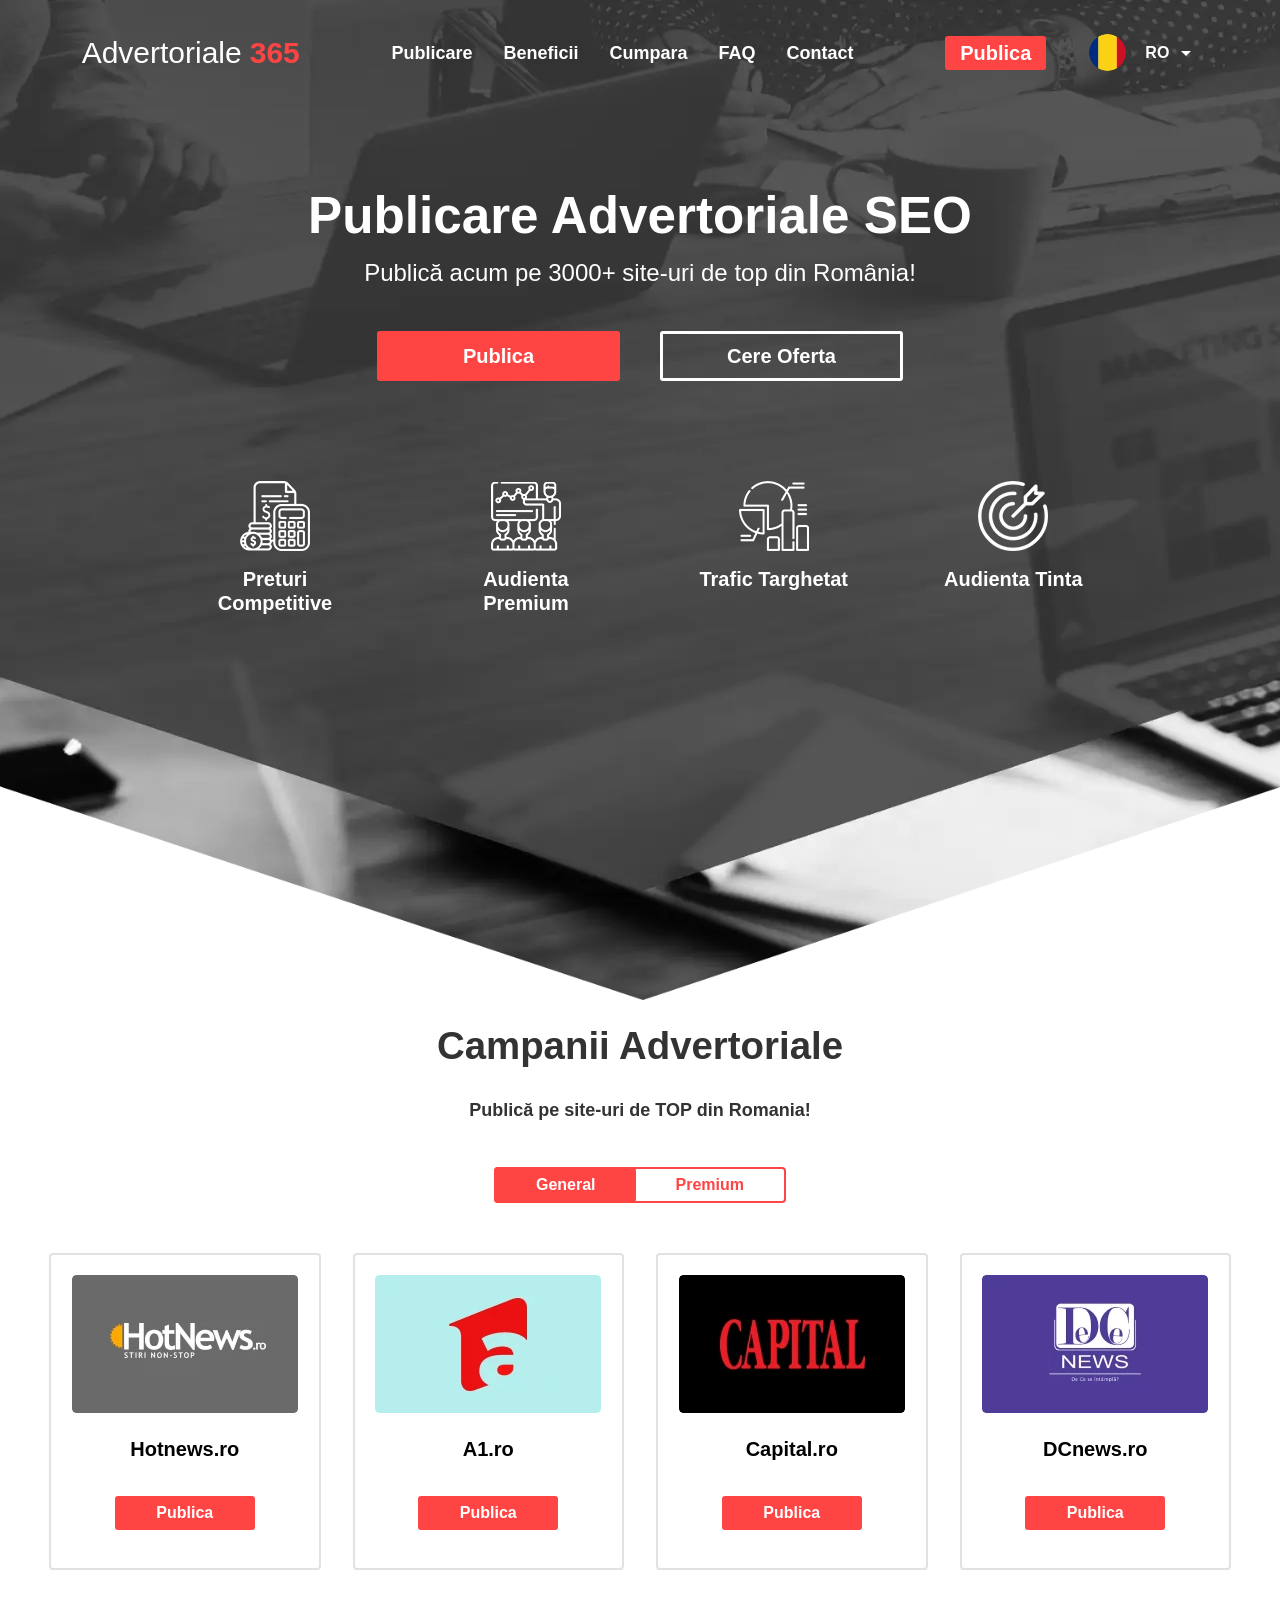
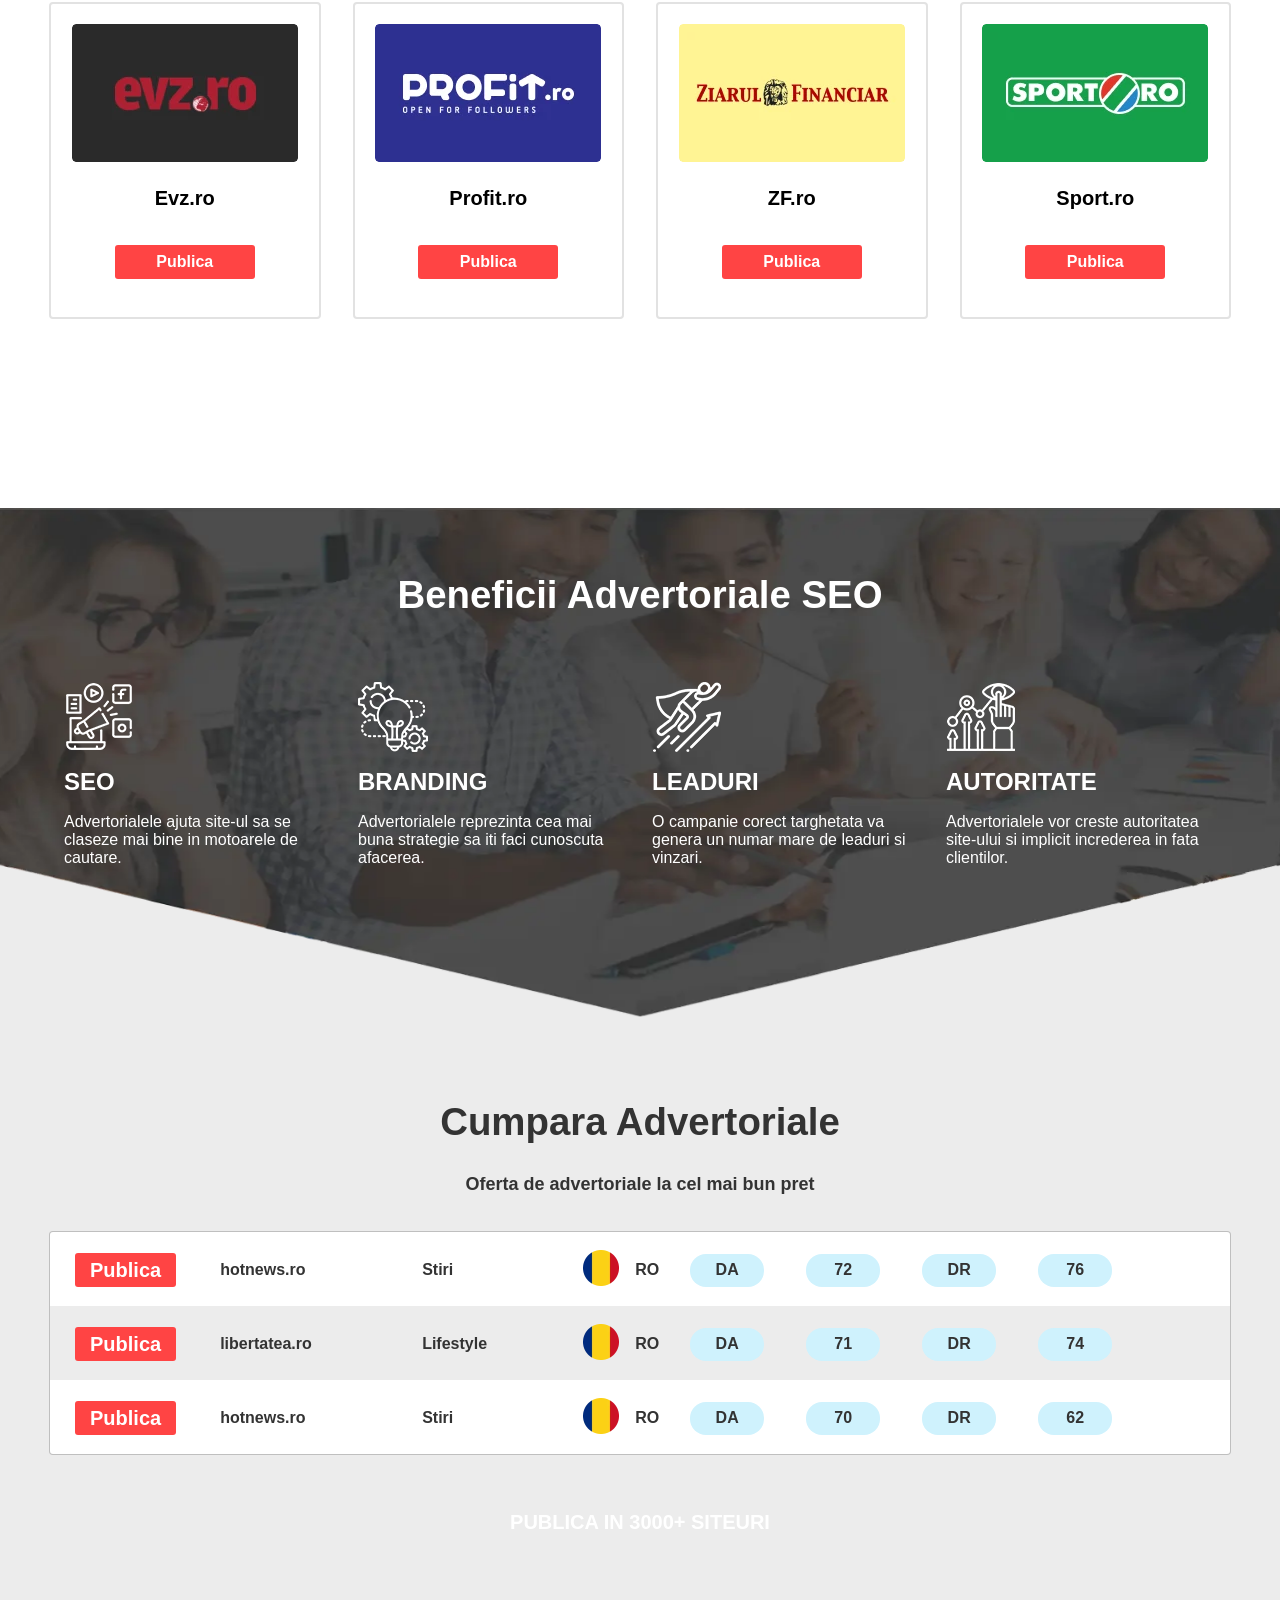
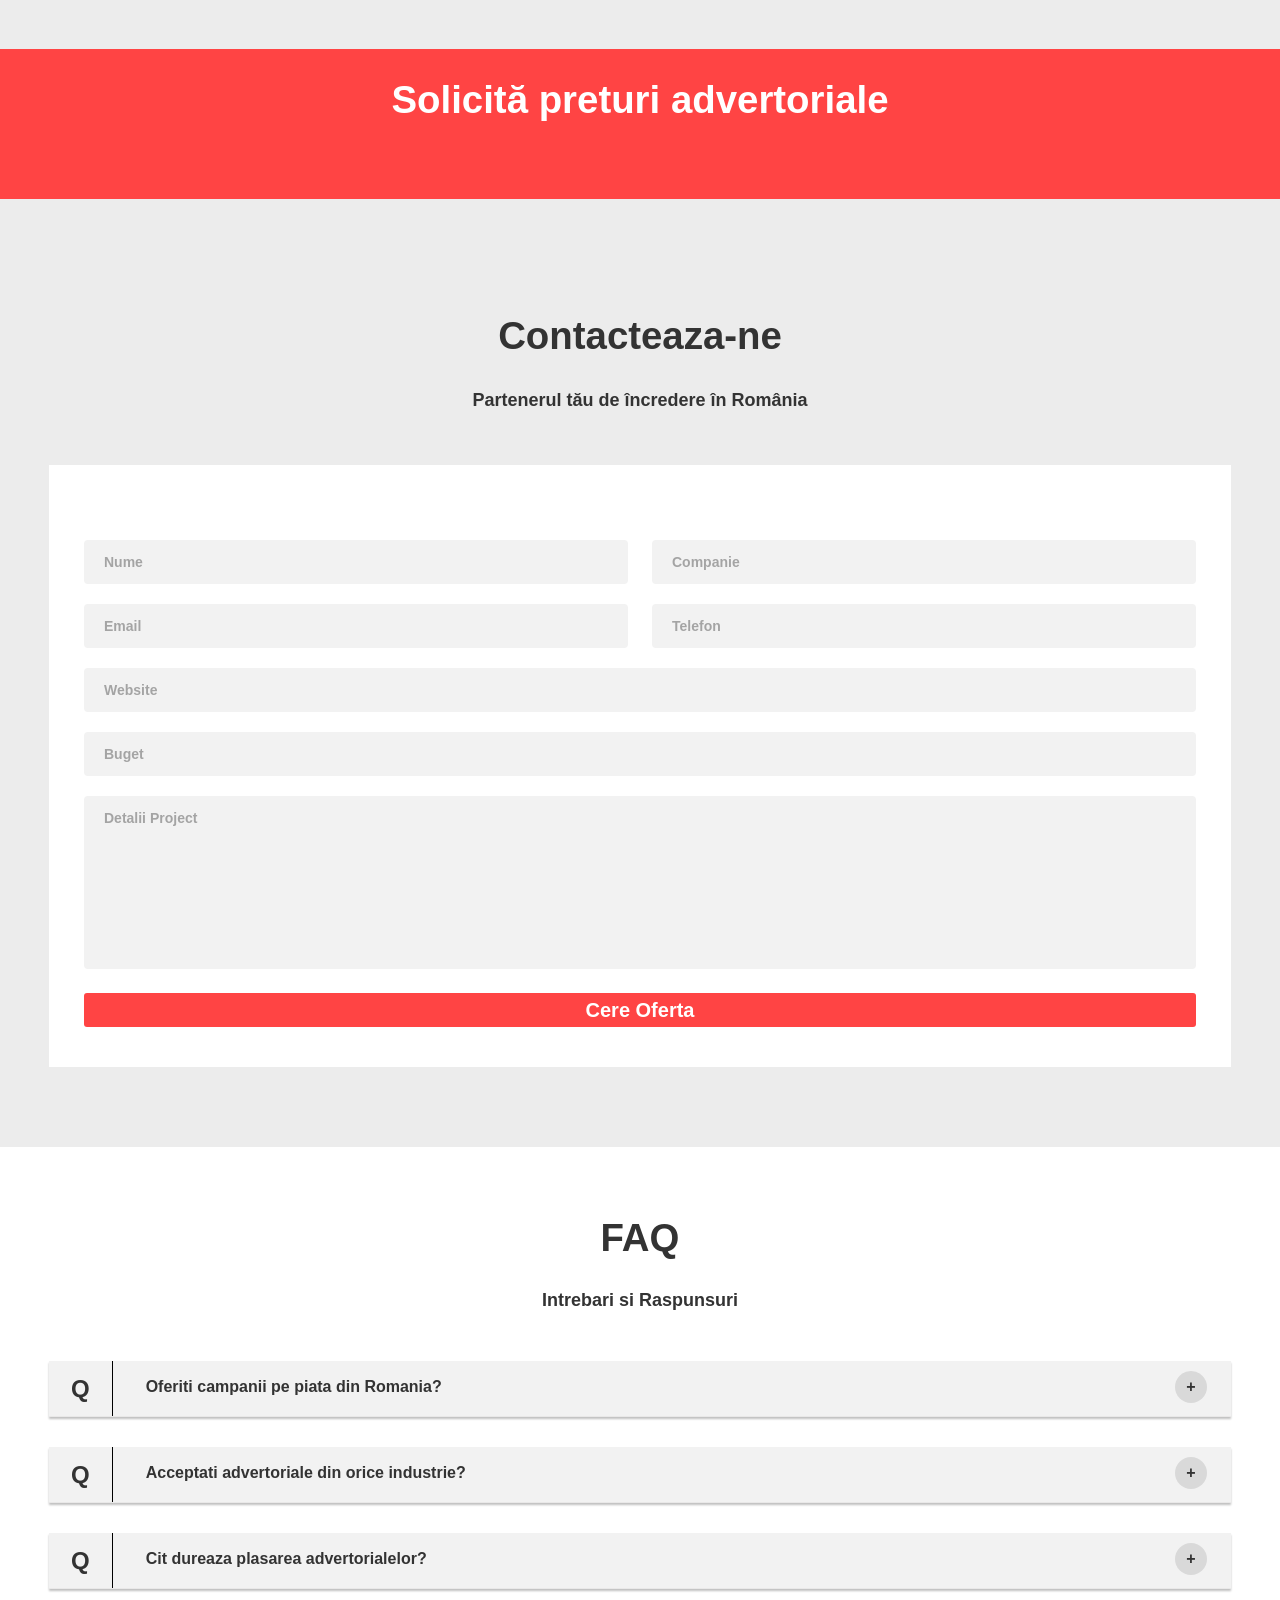
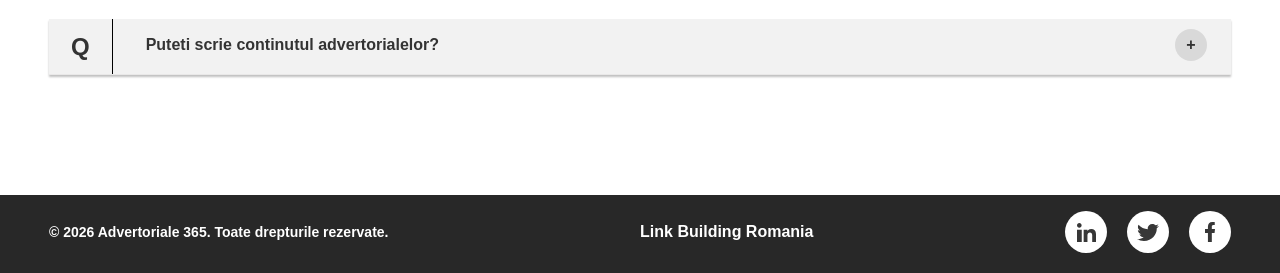
==== commit 67500240: "first" ====
--- a/index.html
+++ b/index.html
@@ -34,12 +34,12 @@
     <noscript><link rel="stylesheet" href="css/variables.css" /></noscript>
     <link
       rel="preload"
-      href="css/style.clean.css"
+      href="css/style.clean.min.css"
       as="style"
       onload="this.onload=null;this.rel='stylesheet'"
     />
     <noscript
-      ><link rel="stylesheet" href="css/style.clean.css"
+      ><link rel="stylesheet" href="css/style.clean.min.css"
     /></noscript>
     <script>
       !(function (e) {
@@ -845,7 +845,7 @@
                 <div class="tabs-controls__active-tab"></div>
               </div>
               <div class="publish-tabs__tabs-content" data-tabs="content">
-                <div class="publish-tabs__cards-list is-active" data-tabs="element">
+                <div class="publish-tabs__cards-list" data-tabs="element">
                   <div class="publish-card">
                     <a
                       class="publish-card__link"
--- a/css/style.clean.min.css
+++ b/css/style.clean.min.css
@@ -0,0 +1,1667 @@
+@charset "UTF-8";
+*,
+::after,
+::before,
+html {
+  -webkit-box-sizing: border-box;
+}
+.f-faq__item summary,
+.f-faq__item summary span,
+.lang-select__selected-value,
+.wrapper {
+  display: -webkit-box;
+  display: -ms-flexbox;
+}
+.app-button,
+.publish-card,
+.section {
+  text-align: center;
+}
+.app-button,
+.publish-card__title,
+.section h2,
+.section h2 + p,
+body {
+  font-weight: 700;
+}
+.lang-select:not(.active) .lang-select__options-list,
+[data-tabs="element"] {
+  opacity: 0;
+  visibility: hidden;
+}
+.lang-select__options-list,
+.wrapper {
+  -webkit-box-orient: vertical;
+  -webkit-box-direction: normal;
+}
+.f-faq__item summary:hover,
+.lang-select,
+a,
+button {
+  cursor: pointer;
+}
+.form__input,
+body,
+button {
+  font-family: Montserrat, Arial, sans-serif;
+}
+.footer-nav__link,
+a {
+  text-decoration: none;
+}
+@font-face {
+  font-family: Montserrat;
+  font-display: swap;
+  src: url("../fonts/Montserrat-Bold.woff2") format("woff2"),
+    url("../fonts/Montserrat-Bold.woff") format("woff");
+  font-weight: 700;
+  font-style: normal;
+}
+@font-face {
+  font-family: Montserrat;
+  font-display: swap;
+  src: url("../fonts/Montserrat-Medium.woff2") format("woff2"),
+    url("../fonts/Montserrat-Medium.woff") format("woff");
+  font-weight: 500;
+  font-style: normal;
+}
+@font-face {
+  font-family: Montserrat;
+  font-display: swap;
+  src: url("../fonts/Montserrat-SemiBold.woff2") format("woff2"),
+    url("../fonts/Montserrat-SemiBold.woff") format("woff");
+  font-weight: 600;
+  font-style: normal;
+}
+body {
+  margin: 0;
+  color: var(--text-color);
+  font-size: 16px;
+  height: auto;
+  background: 0 0;
+}
+html {
+  box-sizing: border-box;
+  scroll-behavior: smooth;
+}
+*,
+.footer-nav {
+  margin: 0;
+  padding: 0;
+}
+*,
+::after,
+::before {
+  box-sizing: border-box;
+}
+img {
+  max-width: 100%;
+}
+a {
+  color: inherit;
+  outline: 0;
+}
+ul {
+  list-style: none;
+}
+button {
+  line-height: 100%;
+  font-size: 100%;
+  border: 0;
+}
+.visually-hidden {
+  position: absolute;
+  width: 1px;
+  height: 1px;
+  margin: -1px;
+  clip: rect(0 0 0 0);
+}
+.container {
+  -webkit-box-sizing: border-box;
+  box-sizing: border-box;
+  max-width: 1230px;
+  padding: 0 24px;
+  margin: 0 auto;
+  position: relative;
+}
+@media (min-width: 667px) {
+  .container {
+    padding: 0 24px;
+  }
+}
+@media (min-width: 767px) {
+  .container {
+    padding: 0 50px;
+    min-width: 320px;
+  }
+  .wrapper::before {
+    content: "";
+    position: absolute;
+    width: 100%;
+    left: 50%;
+    -webkit-transform: translateX(-50%);
+    transform: translateX(-50%);
+    min-width: 1920px;
+    aspect-ratio: 1920/966;
+    min-height: 1188px;
+    height: auto;
+    top: 0;
+    background-repeat: no-repeat;
+    background-image: url("../img/bg.webp");
+    background-position: top center;
+    background-size: 100% 100%;
+  }
+}
+.wrapper {
+  display: flex;
+  -ms-flex-direction: column;
+  flex-direction: column;
+  height: 100%;
+  position: relative;
+  overflow-x: hidden;
+}
+.app-button,
+.f-faq__item summary span::after {
+  display: -webkit-inline-box;
+  display: -ms-inline-flexbox;
+}
+.wrapper main {
+  -webkit-box-flex: 1;
+  -ms-flex: 1 0 auto;
+  flex: 1 0 auto;
+  width: 100%;
+}
+.f-faq__item,
+[data-tabs="parent"] [data-tabs="content"] {
+  position: relative;
+}
+@media (min-width: 767px) and (min-width: 1024px) {
+  .wrapper::before {
+    min-height: 1000px;
+  }
+}
+@media (min-width: 767px) and (min-width: 1340px) {
+  .wrapper::before {
+    aspect-ratio: 1920/1188;
+    min-height: 1188px;
+  }
+}
+@media (min-width: 2000px) {
+  .wrapper::before {
+    height: 1000px;
+  }
+}
+.section h2 {
+  font-size: clamp(1.2rem, 3vw, 2.75rem);
+  line-height: 3.375rem;
+}
+.section h2 + p {
+  font-size: clamp(1rem, 2.5vw, 1.125rem);
+  line-height: 22px;
+}
+.app-button,
+.promo__feat-list li p {
+  font-size: 1.25rem;
+  line-height: 1.5rem;
+}
+.app-button {
+  display: inline-flex;
+  -webkit-box-align: center;
+  -ms-flex-align: center;
+  align-items: center;
+  -webkit-box-pack: center;
+  -ms-flex-pack: center;
+  justify-content: center;
+  border-radius: 3px;
+  border: 0;
+  outline: 0;
+  color: var(--color-white);
+  padding: 5px 15px;
+}
+@media (hover: hover), screen and (min-width: 0\0) {
+  .app-button:hover {
+    -webkit-box-shadow: 0 14px 28px rgba(0, 0, 0, 0.25),
+      0 10px 10px rgba(0, 0, 0, 0.22);
+    box-shadow: 0 14px 28px rgba(0, 0, 0, 0.25), 0 10px 10px rgba(0, 0, 0, 0.22);
+    -webkit-transform: translateY(-3px);
+    transform: translateY(-3px);
+  }
+  .app-button:active {
+    -webkit-box-shadow: none;
+    box-shadow: none;
+    -webkit-transform: translateY(0);
+    transform: translateY(0);
+  }
+}
+.app-button--primary {
+  background: var(--primary-button);
+}
+.app-button--secondary {
+  border: 3px solid #fff;
+  background-color: transparent;
+}
+.app-button--ghost {
+  border: 3px solid var(--primary-color-500);
+  color: var(--primary-color-500);
+  background-color: transparent;
+}
+.f-faq {
+  background: #f2f2f2;
+  -webkit-box-shadow: 0 2px 2px rgba(0, 0, 0, 0.25);
+  box-shadow: 0 2px 2px rgba(0, 0, 0, 0.25);
+}
+.f-faq__item {
+  border-bottom: 1px solid #e9e8e8;
+}
+.f-faq__item summary {
+  display: flex;
+  -webkit-box-align: center;
+  -ms-flex-align: center;
+  align-items: center;
+}
+.f-faq__item summary::before {
+  display: inline-block;
+  content: "Q";
+  font-weight: 700;
+  font-size: 24px;
+  line-height: 29px;
+  margin: 0 22px;
+}
+.f-faq__item summary::-webkit-details-marker,
+.f-faq__item summary::marker {
+  display: none;
+}
+.f-faq__item summary span {
+  padding: 0.8rem;
+  display: flex;
+  -webkit-box-align: center;
+  -ms-flex-align: center;
+  align-items: center;
+  width: 100%;
+  position: relative;
+}
+.f-faq__item summary span::after {
+  content: "+";
+  margin-left: 0.5rem;
+  width: 32px;
+  height: 32px;
+  -webkit-box-flex: 0;
+  -ms-flex: 0 0 32px;
+  flex: 0 0 32px;
+  background: #d9d9d9;
+  border-radius: 50%;
+  display: inline-flex;
+  -webkit-box-align: center;
+  -ms-flex-align: center;
+  align-items: center;
+  -webkit-box-pack: center;
+  -ms-flex-pack: center;
+  justify-content: center;
+  margin-right: 0;
+}
+.f-faq__item summary span::before {
+  content: "";
+  position: absolute;
+  left: 0;
+  top: 0;
+  width: 1px;
+  height: 100%;
+  background: #000;
+  justify-self: stretch;
+}
+.f-faq__item[open] > summary {
+  color: var(--text-black-color);
+  border-bottom: 1px solid #000;
+}
+.f-faq__item[open] > summary::after {
+  -webkit-transform: rotate(180deg);
+  transform: rotate(180deg);
+  -webkit-transform-origin: center;
+  transform-origin: center;
+}
+.f-faq__item-content {
+  padding: 1.25rem;
+}
+[data-tabs="parent"] {
+  overflow: hidden;
+}
+[data-tabs="element"] {
+  position: absolute;
+  -webkit-transition: opacity 0.3s ease-in, visibility 0.3s ease-in;
+  transition: opacity 0.3s ease-in, visibility 0.3s ease-in;
+}
+[data-tabs="element"].is-active {
+  z-index: 1;
+  visibility: visible;
+  opacity: 1;
+}
+.publish-card {
+  position: relative;
+  background: #fff;
+  border: 2px solid #e2e2e2;
+  border-radius: 4px;
+  padding: 1.25rem 1.1875rem 2.375rem;
+}
+.lang-select__option a:hover,
+.lang-select__options-list {
+  background-color: rgba(0, 0, 0, 0.4);
+}
+.publish-card .app-button {
+  font-weight: 600;
+  font-size: 16px;
+  line-height: 20px;
+  padding: 7px;
+  width: 140px;
+  background: var(--publish-button);
+}
+.publish-card__img-wrap {
+  border-radius: 4px;
+  overflow: hidden;
+  aspect-ratio: 226/138;
+  height: auto;
+  max-width: 226px;
+  margin-inline: auto;
+  position: relative;
+  margin-bottom: 1.5rem;
+}
+.publish-card__img-wrap img {
+  border-radius: 4px;
+  overflow: hidden;
+  position: absolute;
+  width: 100%;
+  height: 100%;
+  top: 0;
+  left: 0;
+  -o-object-fit: contain;
+  object-fit: contain;
+}
+.publish-card__title {
+  font-size: 20px;
+  line-height: 24px;
+  color: var(--text-black-color);
+  margin-bottom: 2.1875rem;
+}
+.lang-select {
+  position: relative;
+}
+.lang-select:not(.active) .lang-select__selected-text::after {
+  -webkit-transform: rotate(0);
+  transform: rotate(0);
+}
+.lang-select__selected-value {
+  display: flex;
+  -webkit-box-align: center;
+  -ms-flex-align: center;
+  align-items: center;
+  -webkit-box-pack: start;
+  -ms-flex-pack: start;
+  justify-content: flex-start;
+  gap: 1rem;
+}
+.lang-select__selected-img-wrap {
+  border-radius: 50%;
+  display: -webkit-box;
+  display: -ms-flexbox;
+  display: flex;
+  -webkit-box-align: center;
+  -ms-flex-align: center;
+  align-items: center;
+  -webkit-box-pack: center;
+  -ms-flex-pack: center;
+  justify-content: center;
+  overflow: hidden;
+  padding: 3px;
+}
+.lang-select__selected-img-wrap img {
+  display: -webkit-box;
+  display: -ms-flexbox;
+  display: flex;
+  border-radius: 50%;
+  overflow: hidden;
+}
+.lang-select__selected-text {
+  text-transform: uppercase;
+  font-size: 16px;
+  line-height: 20px;
+  display: -webkit-box;
+  display: -ms-flexbox;
+  display: flex;
+  -webkit-box-align: center;
+  -ms-flex-align: center;
+  align-items: center;
+  gap: 5px;
+}
+.lang-select__selected-text::after {
+  -webkit-transition: -webkit-transform 0.3s;
+  transition: transform 0.3s;
+  transition: transform 0.3s, -webkit-transform 0.3s;
+  -webkit-transform-origin: center;
+  transform-origin: center;
+  -webkit-transform: rotate(180deg);
+  transform: rotate(180deg);
+  content: "";
+  display: block;
+  width: 24px;
+  height: 24px;
+  background-image: url("../img/icon-arrow.svg");
+  background-repeat: no-repeat;
+  background-size: cover;
+}
+.lang-select__options-list {
+  position: absolute;
+  border: 2px solid var(--color-white);
+  border-radius: 1rem;
+  display: -webkit-box;
+  display: -ms-flexbox;
+  display: flex;
+  -ms-flex-direction: column;
+  flex-direction: column;
+  overflow: hidden;
+  -webkit-transition: 0.3s 0;
+  transition: 0.3s 0;
+  -webkit-box-shadow: 0 1px 6px 0 rgba(32, 33, 36, 0.28);
+  box-shadow: 0 1px 6px 0 rgba(32, 33, 36, 0.28);
+}
+.lang-select__option a {
+  display: -webkit-box;
+  display: -ms-flexbox;
+  display: flex;
+  cursor: pointer;
+  padding: 0.7rem 1.5rem;
+  font-size: 0.875rem;
+}
+.form {
+  display: grid;
+  gap: 1.25rem;
+  background-color: var(--color-white);
+  padding: 1rem;
+}
+.form__row-2 {
+  display: grid;
+  gap: 1.5rem;
+}
+.form__input {
+  background: #f2f2f2;
+  border-radius: 4px;
+  border: 0;
+  outline: 0;
+  padding: 13px 20px;
+  font-weight: 600;
+  font-size: 14px;
+  line-height: 18px;
+  width: 100%;
+  color: #666;
+}
+.form__input::-webkit-input-placeholder {
+  font-family: inherit;
+  font-size: inherit;
+  line-height: inherit;
+  font-weight: inherit;
+  color: #a4a4a4;
+}
+.form__input::-moz-placeholder {
+  font-family: inherit;
+  font-size: inherit;
+  line-height: inherit;
+  font-weight: inherit;
+  color: #a4a4a4;
+}
+.form__input:-ms-input-placeholder {
+  font-family: inherit;
+  font-size: inherit;
+  line-height: inherit;
+  font-weight: inherit;
+  color: #a4a4a4;
+}
+.form__input::-ms-input-placeholder {
+  font-family: inherit;
+  font-size: inherit;
+  line-height: inherit;
+  font-weight: inherit;
+  color: #a4a4a4;
+}
+.form__input::placeholder {
+  font-family: inherit;
+  font-size: inherit;
+  line-height: inherit;
+  font-weight: inherit;
+  color: #a4a4a4;
+}
+.form__input--textarea {
+  resize: none;
+  height: 173px;
+}
+.form__button-submit {
+  padding-block: 16px;
+  color: var(--color-white);
+  background: var(--submit-button);
+}
+.logo__word {
+  font-weight: 400;
+  font-size: 1.875rem;
+  line-height: 1;
+  margin-right: 0.5rem;
+}
+.logo__nums {
+  font-size: 1.875rem;
+  font-weight: 700;
+  background: var(--logo-nums-bg);
+  -webkit-background-clip: text;
+  background-clip: text;
+  -webkit-text-fill-color: transparent;
+}
+.contact-feat-list {
+  display: grid;
+  gap: 1rem;
+  text-align: left;
+}
+.contact-feat-list__item {
+  background-color: var(--color-white);
+  padding: 14px 26px;
+  display: -webkit-box;
+  display: -ms-flexbox;
+  display: flex;
+  -webkit-box-align: center;
+  -ms-flex-align: center;
+  align-items: center;
+  -webkit-box-pack: start;
+  -ms-flex-pack: start;
+  justify-content: flex-start;
+}
+.contact-feat-list__item-icon {
+  content: "";
+  display: block;
+  -webkit-box-flex: 0;
+  -ms-flex: 0 0 51px;
+  flex: 0 0 51px;
+  width: 51px;
+  height: 51px;
+  margin-right: 40px;
+  color: var(--icon-contact-color);
+}
+.contact-section__mobile-title-wrap,
+.menu-button {
+  display: none;
+}
+.menu-button__icon {
+  width: 22.5px;
+  height: 1px;
+  display: block;
+  background: #fff;
+  position: relative;
+}
+.menu-button__icon::after,
+.menu-button__icon::before {
+  content: "";
+  position: absolute;
+  width: 100%;
+  height: 1px;
+  background: #fff;
+  left: 0;
+  -webkit-transition: -webkit-transform 0.3s;
+  transition: transform 0.3s, -webkit-transform 0.3s;
+}
+.menu-button__icon::after {
+  -webkit-transform-origin: left bottom;
+  transform-origin: left bottom;
+  bottom: 6px;
+}
+.menu-button__icon::before {
+  -webkit-transform-origin: left top;
+  transform-origin: left top;
+  top: 6px;
+}
+.menu-button[aria-expanded="true"] .menu-button__icon {
+  height: 0;
+  width: 30px;
+}
+.menu-button[aria-expanded="true"] .menu-button__icon::after,
+.menu-button[aria-expanded="true"] .menu-button__icon::before {
+  background: #fff;
+}
+.menu-button[aria-expanded="true"] .menu-button__icon::after {
+  -webkit-transform: translate(2px, -4px) rotate(45deg);
+  transform: translate(2px, -4px) rotate(45deg);
+}
+.menu-button[aria-expanded="true"] .menu-button__icon::before {
+  -webkit-transform: translate(2px, 4px) rotate(-45deg);
+  transform: translate(2px, 4px) rotate(-45deg);
+}
+.header {
+  background: rgba(57, 57, 57, 0.85);
+  color: #fff;
+  position: relative;
+  z-index: 1;
+  width: 100%;
+  font-weight: 700;
+  font-size: 18px;
+  line-height: 22px;
+}
+.header .logo {
+  display: -webkit-inline-box;
+  display: -ms-inline-flexbox;
+  display: inline-flex;
+  -webkit-box-align: center;
+  -ms-flex-align: center;
+  align-items: center;
+  -webkit-box-pack: start;
+  -ms-flex-pack: start;
+  justify-content: flex-start;
+}
+.header__container {
+  max-width: 1424px;
+  padding: 1rem;
+  gap: 1rem;
+  display: -webkit-box;
+  display: -ms-flexbox;
+  display: flex;
+  -webkit-box-align: center;
+  -ms-flex-align: center;
+  align-items: center;
+  -webkit-box-pack: space-evenly;
+  -ms-flex-pack: space-evenly;
+  justify-content: space-evenly;
+  -ms-flex-wrap: wrap;
+  flex-wrap: wrap;
+  margin-inline: auto;
+}
+.header-menu,
+.header-menu__list {
+  display: -webkit-box;
+  display: -ms-flexbox;
+}
+.header-menu {
+  display: flex;
+  -webkit-box-pack: justify;
+  -ms-flex-pack: justify;
+  justify-content: space-between;
+  -ms-flex-wrap: wrap;
+  flex-wrap: wrap;
+}
+.header-menu__list {
+  -webkit-box-flex: 0;
+  -ms-flex: 0 1 auto;
+  flex: 0 1 auto;
+  display: flex;
+  -webkit-box-align: center;
+  -ms-flex-align: center;
+  align-items: center;
+  -ms-flex-pack: distribute;
+  justify-content: space-around;
+  -ms-flex-wrap: wrap;
+  flex-wrap: wrap;
+}
+.footer-nav__item,
+.header-actions {
+  display: -webkit-box;
+  display: -ms-flexbox;
+}
+.header-menu__item {
+  padding: 0 10px;
+}
+.header-menu__item:not(:last-child) {
+  margin-right: 11px;
+}
+.header-menu__link {
+  position: relative;
+  -webkit-transition: color 0.3s;
+  transition: color 0.3s;
+}
+.header-menu__link::before {
+  content: "";
+  position: absolute;
+  width: 0%;
+  height: 2px;
+  bottom: -8px;
+  left: 50%;
+  -webkit-transform: translateX(-50%);
+  transform: translateX(-50%);
+  background: var(--primary-color);
+  -webkit-transition: width 0.3s;
+  transition: width 0.3s;
+}
+@media (hover: hover) {
+  .header-menu__link:hover {
+    color: var(--primary-color);
+  }
+  .header-menu__link:hover::before {
+    width: 115%;
+  }
+}
+.header-actions {
+  display: flex;
+  -webkit-box-align: center;
+  -ms-flex-align: center;
+  align-items: center;
+  -webkit-box-pack: start;
+  -ms-flex-pack: start;
+  justify-content: flex-start;
+  gap: 40px;
+}
+@media (max-width: 1024px) {
+  .menu-button {
+    width: 44px;
+    height: 44px;
+    display: grid;
+    place-items: center;
+    border: 0;
+    outline: 0;
+    background: 0 0;
+  }
+  .header__container {
+    -webkit-box-pack: justify;
+    -ms-flex-pack: justify;
+    justify-content: space-between;
+  }
+  .header-menu .header-menu__button {
+    z-index: 100;
+    background: 0 0;
+  }
+  .header-menu__item {
+    margin: 0;
+  }
+  .header-menu--opened .header-menu__list {
+    -webkit-transition: 0.3s ease-out;
+    transition: 0.3s ease-out;
+    -webkit-transform: translateY(0);
+    transform: translateY(0);
+    z-index: 50;
+    opacity: 1;
+    visibility: visible;
+    padding: 50px 0;
+    position: fixed;
+    top: 0;
+    left: 0;
+    width: 100%;
+    height: 100%;
+    min-height: 100%;
+    overflow-y: auto;
+    background: rgba(0, 0, 0, 0.7);
+    -webkit-box-orient: vertical;
+    -webkit-box-direction: normal;
+    -ms-flex-direction: column;
+    flex-direction: column;
+    -webkit-box-pack: stretch;
+    -ms-flex-pack: stretch;
+    justify-content: stretch;
+    -ms-flex-wrap: nowrap;
+    flex-wrap: nowrap;
+  }
+  .header-menu--opened .header-menu__item {
+    margin: 0;
+    font-size: 36px;
+    line-height: 1.2;
+  }
+  .header-menu--opened .header-menu__item:not(:last-child) {
+    margin-bottom: 20px;
+  }
+  .header-menu--closed .header-menu__list {
+    position: absolute;
+    opacity: 0;
+    visibility: hidden;
+  }
+  .header-actions {
+    display: none;
+  }
+}
+.header-actions__button-publica {
+  padding: 11px 43px;
+}
+.footer {
+  background: 0 0 / cover #373737;
+  color: #fff;
+}
+.footer__top-container {
+  display: grid;
+  grid-template-columns: repeat(4, 1fr);
+  width: 100%;
+  padding-top: 80px;
+  padding-bottom: 16px;
+  gap: 24px;
+}
+.footer__title {
+  margin: 0 0 16px;
+  color: #fff;
+  position: relative;
+  font-size: 22px;
+  line-height: 27px;
+}
+.footer__footer-nav {
+  display: grid;
+  grid-template-columns: 1fr;
+  -webkit-box-align: start;
+  -ms-flex-align: start;
+  align-items: start;
+}
+.footer-nav__item {
+  position: relative;
+  display: flex;
+  -ms-flex-negative: 0;
+  flex-shrink: 0;
+  padding-left: 22px;
+}
+.footer__bottom-container,
+.footer__socials-list {
+  display: -webkit-box;
+  display: -ms-flexbox;
+  -webkit-box-align: center;
+}
+.footer-nav__item::after {
+  content: "";
+  position: absolute;
+  top: 50%;
+  -webkit-transform: translateY(-50%);
+  transform: translateY(-50%);
+  left: 0;
+  width: 16px;
+  height: 16px;
+  background: url("data:image/svg+xml,%3Csvg width='20' height='20' viewBox='0 0 20 20' fill='none' xmlns='http://www.w3.org/2000/svg'%3E%3Cpath d='M6 15L11 10L6 5L7 3L14 10L7 17L6 15Z' fill='white'/%3E%3C/svg%3E%0A")
+    0 0 / contain no-repeat;
+}
+.footer-nav__link {
+  color: inherit;
+  padding: 6px 0;
+  font-size: 16px;
+  line-height: 24px;
+  font-weight: 600;
+}
+.footer-nav__link:hover {
+  text-decoration: underline;
+}
+.footer__bottom {
+  background-color: #282828;
+  padding-top: 16px;
+  padding-bottom: 20px;
+}
+.footer__bottom-container {
+  display: flex;
+  -ms-flex-align: center;
+  align-items: center;
+  -webkit-box-pack: justify;
+  -ms-flex-pack: justify;
+  justify-content: space-between;
+  gap: 1rem;
+}
+.benefits-feat-list__item,
+.country-list__item,
+.promo__feat-list li {
+  -webkit-box-orient: vertical;
+  -webkit-box-direction: normal;
+}
+.footer__copy {
+  font-size: 0.875rem;
+  line-height: 1;
+  text-align: left;
+}
+@media (max-width: 768px) {
+  .footer {
+    background-size: contain;
+  }
+  .footer__top-container {
+    padding-top: 30px;
+    padding-bottom: 30;
+    max-width: 450px;
+    grid-template-columns: 1fr;
+    -webkit-box-align: start;
+    -ms-flex-align: start;
+    align-items: start;
+    gap: 20px;
+  }
+  .footer__title {
+    margin: 0;
+    cursor: pointer;
+    position: relative;
+    line-height: 40px;
+    height: 40px;
+    font-size: 15px;
+  }
+  .footer__title::before {
+    background: url("[data-uri]")
+      center center/18px 18px no-repeat;
+    content: "";
+    position: absolute;
+    right: 9px;
+    width: 24px;
+    top: 5px;
+    height: 24px;
+  }
+  .footer__title.is-open::before {
+    color: #fff;
+    -webkit-transform-origin: center center;
+    transform-origin: center center;
+    -webkit-transform: rotate(180deg);
+    transform: rotate(180deg);
+    background-image: url("[data-uri]");
+  }
+  .footer__title.is-open ~ .footer__footer-nav {
+    max-height: 600px;
+  }
+  .footer__footer-nav {
+    max-height: 0;
+    overflow: hidden;
+    -webkit-transition: max-height 0.3s ease-in-out;
+    transition: max-height 0.3s ease-in-out;
+  }
+  .footer-nav__link {
+    font-size: 13px;
+  }
+  .footer__bottom-container {
+    max-width: 450px;
+    -webkit-box-orient: vertical;
+    -webkit-box-direction: reverse;
+    -ms-flex-direction: column-reverse;
+    flex-direction: column-reverse;
+  }
+  .footer__copy {
+    text-align: center;
+  }
+}
+.footer__socials-list {
+  display: flex;
+  -ms-flex-align: center;
+  align-items: center;
+  -webkit-box-pack: end;
+  -ms-flex-pack: end;
+  justify-content: flex-end;
+  gap: 20px;
+}
+.footer__socials-link {
+  display: -webkit-box;
+  display: -ms-flexbox;
+  display: flex;
+  -webkit-box-align: center;
+  -ms-flex-align: center;
+  align-items: center;
+  -webkit-box-pack: center;
+  -ms-flex-pack: center;
+  justify-content: center;
+  -ms-flex-wrap: wrap;
+  flex-wrap: wrap;
+  border-radius: 50%;
+  -webkit-transition: 0.3s;
+  transition: 0.3s;
+  width: 42px;
+  height: 42px;
+  fill: none;
+  background-color: var(--color-white);
+}
+.footer__socials-link:hover {
+  -webkit-filter: drop-shadow(0 2px 2px #000000);
+  filter: drop-shadow(0 2px 2px #000000);
+}
+.promo {
+  text-align: center;
+  color: var(--color-white);
+  padding-top: 60px;
+  background: rgba(57, 57, 57, 0.85);
+}
+@media (min-width: 767px) {
+  .header {
+    background: 0 0;
+  }
+  .promo {
+    padding-top: 80px;
+    padding-bottom: 260px;
+    background: 0 0;
+  }
+}
+.promo h1 {
+  font-weight: 700;
+  font-size: clamp(1.6rem, 4vw, 4.125rem);
+  line-height: 1.2;
+  margin-bottom: 0.75rem;
+}
+.promo p {
+  font-weight: 500;
+  font-size: clamp(1rem, 4vw, 1.5rem);
+  line-height: 1.8125rem;
+  max-width: 740px;
+  margin-bottom: 2.75rem;
+  margin-inline: auto;
+}
+.promo__btns {
+  display: -webkit-inline-box;
+  display: -ms-inline-flexbox;
+  display: inline-flex;
+  width: 100%;
+  -ms-flex-wrap: wrap;
+  flex-wrap: wrap;
+  -webkit-box-align: center;
+  -ms-flex-align: center;
+  align-items: center;
+  -webkit-box-pack: center;
+  -ms-flex-pack: center;
+  justify-content: center;
+  gap: 2.5rem;
+  margin-bottom: 6.25rem;
+}
+.promo__btns .app-button {
+  -webkit-box-flex: 0;
+  -ms-flex: 0 0 243px;
+  flex: 0 0 243px;
+  padding: 10px 47px;
+  height: 50px;
+}
+.benefits-feat-list__item::before,
+.promo__feat-list-item::before {
+  content: "";
+  display: block;
+  width: 70px;
+  height: 70px;
+  background-repeat: no-repeat;
+  background-size: cover;
+}
+.promo__feat-list {
+  display: grid;
+  -webkit-box-align: start;
+  -ms-flex-align: start;
+  align-items: start;
+  -webkit-box-pack: center;
+  -ms-flex-pack: center;
+  justify-content: center;
+  grid-template-columns: 170px;
+  gap: 2rem;
+}
+@media (min-width: 667px) {
+  .f-faq__item summary span {
+    padding: 10px 24px 13px 34px;
+  }
+  .f-faq__item summary span::after {
+    margin-left: auto;
+  }
+  .form {
+    padding: 75px 35px 40px;
+  }
+  .form__row-2 {
+    grid-template-columns: repeat(2, 1fr);
+  }
+  .header {
+    padding: 15px 0;
+  }
+  .header__container {
+    padding: 2.5625rem 1rem;
+  }
+  .promo__feat-list {
+    grid-template-columns: repeat(2, 170px);
+  }
+}
+.promo__feat-list li {
+  display: -webkit-box;
+  display: -ms-flexbox;
+  display: flex;
+  -ms-flex-direction: column;
+  flex-direction: column;
+  -webkit-box-pack: start;
+  -ms-flex-pack: start;
+  justify-content: flex-start;
+  -webkit-box-align: center;
+  -ms-flex-align: center;
+  align-items: center;
+  gap: 1rem;
+}
+.promo__feat-list li p {
+  max-width: 90%;
+  font-weight: 700;
+  font-size: 1.25rem;
+  line-height: 1.5rem;
+}
+.promo__feat-list-item::before {
+  background-image: -webkit-image-set(
+    url("../img/promo-feat/feat-1.webp") 1x,
+    url("../img/promo-feat/feat-1.png") 1x
+  );
+  background-image: image-set(
+    url("../img/promo-feat/feat-1.webp") 1x,
+    url("../img/promo-feat/feat-1.png") 1x
+  );
+}
+.promo__feat-list-item--premium::before {
+  background-image: -webkit-image-set(
+    url("../img/promo-feat/feat-2.webp") 1x,
+    url("../img/promo-feat/feat-2.png") 1x
+  );
+  background-image: image-set(
+    url("../img/promo-feat/feat-2.webp") 1x,
+    url("../img/promo-feat/feat-2.png") 1x
+  );
+}
+.promo__feat-list-item--traffic::before {
+  background-image: -webkit-image-set(
+    url("../img/promo-feat/feat-3.webp") 1x,
+    url("../img/promo-feat/feat-3.png") 1x
+  );
+  background-image: image-set(
+    url("../img/promo-feat/feat-3.webp") 1x,
+    url("../img/promo-feat/feat-3.png") 1x
+  );
+}
+.promo__feat-list-item--target::before {
+  background-image: -webkit-image-set(
+    url("../img/promo-feat/feat-4.webp") 1x,
+    url("../img/promo-feat/feat-4.png") 1x
+  );
+  background-image: image-set(
+    url("../img/promo-feat/feat-4.webp") 1x,
+    url("../img/promo-feat/feat-4.png") 1x
+  );
+}
+.publish-section {
+  margin-top: 50px;
+  position: relative;
+  z-index: 2;
+}
+@media (min-width: 767px) {
+  .publish-section {
+    margin-top: 100px;
+  }
+}
+@media (min-width: 1340px) {
+  .publish-section {
+    margin-top: 150px;
+  }
+}
+.publish-section h2 + p {
+  margin: 1.625rem 0 2.875rem;
+}
+.publish-section .container {
+  padding-bottom: 105px;
+}
+.publish-section__button-publica {
+  width: 100%;
+  max-width: 423px;
+  padding-top: 15px;
+  padding-bottom: 14px;
+  font-size: 1rem;
+}
+.publish-tabs__cards-list {
+  padding: 1.5rem 0;
+  width: 100%;
+  display: grid;
+  -webkit-box-pack: center;
+  -ms-flex-pack: center;
+  justify-content: center;
+  grid-template-columns: 270px;
+  -webkit-box-align: stretch;
+  -ms-flex-align: stretch;
+  align-items: stretch;
+  gap: 1rem;
+}
+@media (min-width: 667px) {
+  .publish-section__button-publica {
+    white-space: nowrap;
+    font-size: 1.25rem;
+  }
+  .publish-tabs__cards-list {
+    padding: 3.125rem 0;
+    max-width: 100%;
+    grid-template-columns: repeat(2, 270px);
+  }
+}
+.tabs-controls {
+  border: 2px solid var(--primary-color-500);
+  border-radius: 4px;
+  display: inline-grid;
+  width: 270px;
+  grid-template-columns: 1fr 1fr;
+  -webkit-box-pack: center;
+  -ms-flex-pack: center;
+  justify-content: center;
+  -webkit-box-align: center;
+  -ms-flex-align: center;
+  align-items: center;
+  position: relative;
+}
+.tabs-controls__button {
+  position: relative;
+  z-index: 2;
+  background-color: transparent;
+  font-weight: 700;
+  font-size: 16px;
+  line-height: 20px;
+  color: var(--primary-color-500);
+  padding: 6px;
+}
+.benefits-section,
+.flags-section,
+.tabs-controls__button.is-active {
+  color: var(--color-white);
+}
+.tabs-controls__button.is-active[data-index="1"] ~ .tabs-controls__active-tab {
+  grid-column: 2/3;
+  right: initial;
+  left: 0;
+}
+.tabs-controls__active-tab {
+  background: var(--publish-button);
+  border-radius: 4px;
+  height: calc(100% + 4px);
+  position: absolute;
+  z-index: 1;
+  width: calc(100% + 2px);
+  top: -2px;
+  right: 0;
+  grid-column: 1/2;
+}
+.benefits-section {
+  padding: 40px 40px 60px;
+  background-color: rgba(51, 51, 51, 0.85);
+}
+@media (min-width: 767px) {
+  .publish-tabs__cards-list {
+    gap: 2rem;
+  }
+  .benefits-section {
+    background-color: var(--grey-200);
+    background-repeat: no-repeat;
+    background-position: top center;
+    background-image: url("../img/benefits/benefits-bg.webp");
+    background-size: 1920px 100%;
+    padding-top: 60px;
+    padding-bottom: 150px;
+  }
+}
+.benefits-section__title {
+  margin-bottom: 1.875rem;
+}
+.benefits-feat-list {
+  text-align: left;
+  -webkit-box-pack: center;
+  -ms-flex-pack: center;
+  justify-content: center;
+  display: grid;
+  grid-template-columns: 265px;
+  gap: 1.5rem;
+}
+@media (min-width: 667px) {
+  .tabs-controls {
+    width: auto;
+    grid-template-columns: auto auto;
+  }
+  .tabs-controls__button {
+    padding: 6px 40px;
+  }
+  .benefits-feat-list {
+    grid-template-columns: repeat(2, 265px);
+  }
+}
+.benefits-feat-list__item {
+  -webkit-box-flex: 0;
+  -ms-flex: 0 0 265px;
+  flex: 0 0 265px;
+  display: -webkit-box;
+  display: -ms-flexbox;
+  display: flex;
+  -ms-flex-direction: column;
+  flex-direction: column;
+  -webkit-box-align: start;
+  -ms-flex-align: start;
+  align-items: flex-start;
+  -webkit-box-pack: start;
+  -ms-flex-pack: start;
+  justify-content: flex-start;
+  gap: 1rem;
+}
+.benefits-feat-list__item--seo::before {
+  background-image: -webkit-image-set(
+    url("../img/benefits/feat-1.webp") 1x,
+    url("../img/benefits/feat-1.png") 1x
+  );
+  background-image: image-set(
+    url("../img/benefits/feat-1.webp") 1x,
+    url("../img/benefits/feat-1.png") 1x
+  );
+}
+.benefits-feat-list__item--brand::before {
+  background-image: -webkit-image-set(
+    url("../img/benefits/feat-2.webp") 1x,
+    url("../img/benefits/feat-2.png") 1x
+  );
+  background-image: image-set(
+    url("../img/benefits/feat-2.webp") 1x,
+    url("../img/benefits/feat-2.png") 1x
+  );
+}
+.benefits-feat-list__item--leads::before {
+  background-image: -webkit-image-set(
+    url("../img/benefits/feat-3.webp") 1x,
+    url("../img/benefits/feat-3.png") 1x
+  );
+  background-image: image-set(
+    url("../img/benefits/feat-3.webp") 1x,
+    url("../img/benefits/feat-3.png") 1x
+  );
+}
+.benefits-feat-list__item--authority::before {
+  background-image: -webkit-image-set(
+    url("../img/benefits/feat-4.webp") 1x,
+    url("../img/benefits/feat-4.png") 1x
+  );
+  background-image: image-set(
+    url("../img/benefits/feat-4.webp") 1x,
+    url("../img/benefits/feat-4.png") 1x
+  );
+}
+.order-section,
+.order-table__row:nth-child(2n) {
+  background: var(--grey-200);
+}
+.benefits-feat-list__item-title {
+  text-transform: uppercase;
+  font-size: 1.25rem;
+  line-height: 1.2;
+}
+.benefits-feat-list__item-text {
+  font-weight: 500;
+  font-size: 1rem;
+  line-height: 1.13;
+}
+@media (min-width: 667px) {
+  .benefits-feat-list__item-text {
+    font-size: 0.875rem;
+  }
+}
+.order-section {
+  padding-top: 78px;
+  padding-bottom: 110px;
+}
+.faq-section__title,
+.flags-section__title,
+.order-section__title {
+  margin-bottom: 1.5rem;
+}
+.order-section__subtitle {
+  margin-bottom: 2.25rem;
+}
+.order-table {
+  background: #fff;
+  border: 1px solid rgba(0, 0, 0, 0.25);
+  border-radius: 4px;
+  margin-bottom: 3.125rem;
+  width: 100%;
+  overflow-x: auto;
+}
+.order-item {
+  min-width: 100%;
+  padding: 18px 25px 16px;
+  display: -webkit-inline-box;
+  display: -ms-inline-flexbox;
+  display: inline-flex;
+  -webkit-box-align: center;
+  -ms-flex-align: center;
+  align-items: center;
+  -webkit-box-pack: start;
+  -ms-flex-pack: start;
+  justify-content: flex-start;
+  -ms-flex-wrap: nowrap;
+  flex-wrap: nowrap;
+}
+.order-item__link,
+.order-item__price {
+  -webkit-box-flex: 0;
+  text-align: left;
+  overflow: hidden;
+  text-overflow: ellipsis;
+}
+.order-item__btn {
+  margin-right: 20px;
+  padding-inline: 26px;
+  font-size: 1rem;
+  line-height: 1.25rem;
+}
+.order-item__link {
+  -ms-flex: 0 0 185px;
+  flex: 0 0 185px;
+  width: 185px;
+  margin-right: 17px;
+  margin-left: 24px;
+}
+.order-item__price {
+  -ms-flex: 0 0 60px;
+  flex: 0 0 60px;
+  width: 60px;
+}
+.order-item__country {
+  text-align: left;
+  -webkit-box-flex: 0;
+  -ms-flex: 0 0 145px;
+  flex: 0 0 145px;
+  width: 145px;
+  overflow: hidden;
+  text-overflow: ellipsis;
+}
+.order-item__img {
+  max-width: initial;
+  margin-right: 16px;
+  margin-left: 16px;
+}
+.order-item__country-code {
+  text-transform: uppercase;
+  margin-right: 16px;
+  text-align: left;
+  width: 39px;
+  overflow: hidden;
+  text-overflow: ellipsis;
+}
+.order-item__stat {
+  display: inline-block;
+  background: #cff2fd;
+  border-radius: 1rem;
+  padding: 7px 8px 8px;
+  text-align: center;
+  min-width: 74px;
+}
+.order-item__stat:not(:last-child) {
+  margin-right: 42px;
+}
+.flags-section {
+  padding-block: 1.25rem;
+  background: var(--flag-section-bg);
+}
+.country-list {
+  display: grid;
+  grid-template-columns: repeat(2, auto);
+  -webkit-box-pack: center;
+  -ms-flex-pack: center;
+  justify-content: center;
+  -webkit-box-align: start;
+  -ms-flex-align: start;
+  align-items: start;
+  gap: 1.5rem;
+}
+@media (min-width: 500px) {
+  .country-list {
+    display: grid;
+    grid-template-columns: repeat(4, auto);
+    gap: 2.5rem;
+  }
+}
+@media (min-width: 1024px) {
+  .promo__feat-list {
+    gap: 6rem;
+    grid-template-columns: repeat(4, auto);
+  }
+  .promo__feat-list li p {
+    max-width: 155px;
+  }
+  .benefits-feat-list,
+  .publish-tabs__cards-list {
+    grid-template-columns: repeat(4, 1fr);
+  }
+  .country-list {
+    gap: 1rem;
+    display: -webkit-box;
+    display: -ms-flexbox;
+    display: flex;
+    -webkit-box-pack: center;
+    -ms-flex-pack: center;
+    justify-content: center;
+    -webkit-box-align: start;
+    -ms-flex-align: start;
+    align-items: flex-start;
+  }
+}
+@media (min-width: 1240px) {
+  .container {
+    padding: 0 30px;
+  }
+  .benefits-feat-list__item-title {
+    font-size: 1.5rem;
+  }
+  .country-list {
+    gap: 1.5rem;
+  }
+}
+.country-list__item {
+  display: -webkit-box;
+  display: -ms-flexbox;
+  display: flex;
+  -ms-flex-direction: column;
+  flex-direction: column;
+  -webkit-box-align: center;
+  -ms-flex-align: center;
+  align-items: center;
+  -webkit-box-pack: start;
+  -ms-flex-pack: start;
+  justify-content: flex-start;
+}
+.country-list__item-img {
+  margin-bottom: 1rem;
+  width: 44px;
+  height: 44px;
+}
+@media (min-width: 667px) {
+  .country-list__item-img {
+    width: 60px;
+    height: 60px;
+  }
+}
+@media (min-width: 767px) {
+  .benefits-section__title {
+    margin-bottom: 3.75rem;
+  }
+  .benefits-feat-list__item-text {
+    font-size: 1rem;
+  }
+  .flags-section {
+    padding-block: 1.5rem;
+  }
+  .flags-section__title {
+    margin-bottom: 3rem;
+  }
+  .country-list__item-img {
+    width: 80px;
+    height: 80px;
+  }
+}
+@media (min-width: 1340px) {
+  .footer__top-container {
+    padding-bottom: 50px;
+  }
+  .promo {
+    padding-top: 120px;
+    padding-bottom: 460px;
+  }
+  .promo__feat-list li p {
+    max-width: 100%;
+  }
+  .benefits-section {
+    padding-top: 90px;
+    padding-bottom: 190px;
+  }
+  .benefits-feat-list {
+    gap: 2.1875rem;
+  }
+  .country-list__item-img {
+    margin-bottom: 1.5rem;
+    width: 120px;
+    height: 120px;
+  }
+}
+.country-list__item-lang {
+  font-size: 1.25rem;
+  margin-bottom: 0.25rem;
+}
+.country-list__item-stat {
+  font-size: 16px;
+  line-height: 24px;
+}
+@media (min-width: 767px) {
+  .country-list__item-lang {
+    font-size: 1.5rem;
+  }
+  .country-list__item-stat {
+    font-size: 1.125rem;
+  }
+}
+.contact-section {
+  color: #333;
+  padding-top: 50px;
+  padding-bottom: 50px;
+  background-color: var(--grey-200);
+  text-align: left;
+}
+.contact-section__container {
+  display: grid;
+  grid-template-columns: 1fr minmax(auto, 586px);
+  gap: 2.5rem;
+  -webkit-box-pack: justify;
+  -ms-flex-pack: justify;
+  justify-content: space-between;
+  -webkit-box-align: end;
+  -ms-flex-align: end;
+  align-items: end;
+}
+.contact-section__title {
+  margin-bottom: 1.625rem;
+}
+.contact-section__text {
+  margin-bottom: 2.125rem;
+}
+.contact-section__feat-list {
+  max-width: 469px;
+  margin-inline: auto;
+  justify-self: center;
+}
+@media (min-width: 667px) {
+  .contact-section {
+    padding-top: 110px;
+    padding-bottom: 80px;
+  }
+  .contact-section__feat-list {
+    margin-left: 0;
+    justify-self: start;
+  }
+}
+@media (max-width: 1280px) {
+  .contact-section {
+    text-align: center;
+  }
+  .contact-section__container {
+    grid-template-columns: 1fr;
+    gap: 1.25rem;
+  }
+  .contact-section__mobile-title-wrap {
+    display: block;
+  }
+  .contact-section__col.mobile-hidden {
+    display: none;
+  }
+}
+.faq-section {
+  padding-top: 64px;
+  padding-bottom: 120px;
+  background-color: var(--color-white);
+}
+.faq-section__text {
+  margin-bottom: 3.125rem;
+}
+.faq-section__faq-list {
+  text-align: left;
+}
+.faq-list {
+  display: grid;
+  -webkit-box-align: start;
+  -ms-flex-align: start;
+  align-items: start;
+  gap: 1.875rem;
+}
--- a/css/style.clean.min.css
+++ b/css/style.clean.min.css
@@ -0,0 +1,1667 @@
+@charset "UTF-8";
+*,
+::after,
+::before,
+html {
+  -webkit-box-sizing: border-box;
+}
+.f-faq__item summary,
+.f-faq__item summary span,
+.lang-select__selected-value,
+.wrapper {
+  display: -webkit-box;
+  display: -ms-flexbox;
+}
+.app-button,
+.publish-card,
+.section {
+  text-align: center;
+}
+.app-button,
+.publish-card__title,
+.section h2,
+.section h2 + p,
+body {
+  font-weight: 700;
+}
+.lang-select:not(.active) .lang-select__options-list,
+[data-tabs="element"] {
+  opacity: 0;
+  visibility: hidden;
+}
+.lang-select__options-list,
+.wrapper {
+  -webkit-box-orient: vertical;
+  -webkit-box-direction: normal;
+}
+.f-faq__item summary:hover,
+.lang-select,
+a,
+button {
+  cursor: pointer;
+}
+.form__input,
+body,
+button {
+  font-family: Montserrat, Arial, sans-serif;
+}
+.footer-nav__link,
+a {
+  text-decoration: none;
+}
+@font-face {
+  font-family: Montserrat;
+  font-display: swap;
+  src: url("../fonts/Montserrat-Bold.woff2") format("woff2"),
+    url("../fonts/Montserrat-Bold.woff") format("woff");
+  font-weight: 700;
+  font-style: normal;
+}
+@font-face {
+  font-family: Montserrat;
+  font-display: swap;
+  src: url("../fonts/Montserrat-Medium.woff2") format("woff2"),
+    url("../fonts/Montserrat-Medium.woff") format("woff");
+  font-weight: 500;
+  font-style: normal;
+}
+@font-face {
+  font-family: Montserrat;
+  font-display: swap;
+  src: url("../fonts/Montserrat-SemiBold.woff2") format("woff2"),
+    url("../fonts/Montserrat-SemiBold.woff") format("woff");
+  font-weight: 600;
+  font-style: normal;
+}
+body {
+  margin: 0;
+  color: var(--text-color);
+  font-size: 16px;
+  height: auto;
+  background: 0 0;
+}
+html {
+  box-sizing: border-box;
+  scroll-behavior: smooth;
+}
+*,
+.footer-nav {
+  margin: 0;
+  padding: 0;
+}
+*,
+::after,
+::before {
+  box-sizing: border-box;
+}
+img {
+  max-width: 100%;
+}
+a {
+  color: inherit;
+  outline: 0;
+}
+ul {
+  list-style: none;
+}
+button {
+  line-height: 100%;
+  font-size: 100%;
+  border: 0;
+}
+.visually-hidden {
+  position: absolute;
+  width: 1px;
+  height: 1px;
+  margin: -1px;
+  clip: rect(0 0 0 0);
+}
+.container {
+  -webkit-box-sizing: border-box;
+  box-sizing: border-box;
+  max-width: 1230px;
+  padding: 0 24px;
+  margin: 0 auto;
+  position: relative;
+}
+@media (min-width: 667px) {
+  .container {
+    padding: 0 24px;
+  }
+}
+@media (min-width: 767px) {
+  .container {
+    padding: 0 50px;
+    min-width: 320px;
+  }
+  .wrapper::before {
+    content: "";
+    position: absolute;
+    width: 100%;
+    left: 50%;
+    -webkit-transform: translateX(-50%);
+    transform: translateX(-50%);
+    min-width: 1920px;
+    aspect-ratio: 1920/966;
+    min-height: 1188px;
+    height: auto;
+    top: 0;
+    background-repeat: no-repeat;
+    background-image: url("../img/bg.webp");
+    background-position: top center;
+    background-size: 100% 100%;
+  }
+}
+.wrapper {
+  display: flex;
+  -ms-flex-direction: column;
+  flex-direction: column;
+  height: 100%;
+  position: relative;
+  overflow-x: hidden;
+}
+.app-button,
+.f-faq__item summary span::after {
+  display: -webkit-inline-box;
+  display: -ms-inline-flexbox;
+}
+.wrapper main {
+  -webkit-box-flex: 1;
+  -ms-flex: 1 0 auto;
+  flex: 1 0 auto;
+  width: 100%;
+}
+.f-faq__item,
+[data-tabs="parent"] [data-tabs="content"] {
+  position: relative;
+}
+@media (min-width: 767px) and (min-width: 1024px) {
+  .wrapper::before {
+    min-height: 1000px;
+  }
+}
+@media (min-width: 767px) and (min-width: 1340px) {
+  .wrapper::before {
+    aspect-ratio: 1920/1188;
+    min-height: 1188px;
+  }
+}
+@media (min-width: 2000px) {
+  .wrapper::before {
+    height: 1000px;
+  }
+}
+.section h2 {
+  font-size: clamp(1.2rem, 3vw, 2.75rem);
+  line-height: 3.375rem;
+}
+.section h2 + p {
+  font-size: clamp(1rem, 2.5vw, 1.125rem);
+  line-height: 22px;
+}
+.app-button,
+.promo__feat-list li p {
+  font-size: 1.25rem;
+  line-height: 1.5rem;
+}
+.app-button {
+  display: inline-flex;
+  -webkit-box-align: center;
+  -ms-flex-align: center;
+  align-items: center;
+  -webkit-box-pack: center;
+  -ms-flex-pack: center;
+  justify-content: center;
+  border-radius: 3px;
+  border: 0;
+  outline: 0;
+  color: var(--color-white);
+  padding: 5px 15px;
+}
+@media (hover: hover), screen and (min-width: 0\0) {
+  .app-button:hover {
+    -webkit-box-shadow: 0 14px 28px rgba(0, 0, 0, 0.25),
+      0 10px 10px rgba(0, 0, 0, 0.22);
+    box-shadow: 0 14px 28px rgba(0, 0, 0, 0.25), 0 10px 10px rgba(0, 0, 0, 0.22);
+    -webkit-transform: translateY(-3px);
+    transform: translateY(-3px);
+  }
+  .app-button:active {
+    -webkit-box-shadow: none;
+    box-shadow: none;
+    -webkit-transform: translateY(0);
+    transform: translateY(0);
+  }
+}
+.app-button--primary {
+  background: var(--primary-button);
+}
+.app-button--secondary {
+  border: 3px solid #fff;
+  background-color: transparent;
+}
+.app-button--ghost {
+  border: 3px solid var(--primary-color-500);
+  color: var(--primary-color-500);
+  background-color: transparent;
+}
+.f-faq {
+  background: #f2f2f2;
+  -webkit-box-shadow: 0 2px 2px rgba(0, 0, 0, 0.25);
+  box-shadow: 0 2px 2px rgba(0, 0, 0, 0.25);
+}
+.f-faq__item {
+  border-bottom: 1px solid #e9e8e8;
+}
+.f-faq__item summary {
+  display: flex;
+  -webkit-box-align: center;
+  -ms-flex-align: center;
+  align-items: center;
+}
+.f-faq__item summary::before {
+  display: inline-block;
+  content: "Q";
+  font-weight: 700;
+  font-size: 24px;
+  line-height: 29px;
+  margin: 0 22px;
+}
+.f-faq__item summary::-webkit-details-marker,
+.f-faq__item summary::marker {
+  display: none;
+}
+.f-faq__item summary span {
+  padding: 0.8rem;
+  display: flex;
+  -webkit-box-align: center;
+  -ms-flex-align: center;
+  align-items: center;
+  width: 100%;
+  position: relative;
+}
+.f-faq__item summary span::after {
+  content: "+";
+  margin-left: 0.5rem;
+  width: 32px;
+  height: 32px;
+  -webkit-box-flex: 0;
+  -ms-flex: 0 0 32px;
+  flex: 0 0 32px;
+  background: #d9d9d9;
+  border-radius: 50%;
+  display: inline-flex;
+  -webkit-box-align: center;
+  -ms-flex-align: center;
+  align-items: center;
+  -webkit-box-pack: center;
+  -ms-flex-pack: center;
+  justify-content: center;
+  margin-right: 0;
+}
+.f-faq__item summary span::before {
+  content: "";
+  position: absolute;
+  left: 0;
+  top: 0;
+  width: 1px;
+  height: 100%;
+  background: #000;
+  justify-self: stretch;
+}
+.f-faq__item[open] > summary {
+  color: var(--text-black-color);
+  border-bottom: 1px solid #000;
+}
+.f-faq__item[open] > summary::after {
+  -webkit-transform: rotate(180deg);
+  transform: rotate(180deg);
+  -webkit-transform-origin: center;
+  transform-origin: center;
+}
+.f-faq__item-content {
+  padding: 1.25rem;
+}
+[data-tabs="parent"] {
+  overflow: hidden;
+}
+[data-tabs="element"] {
+  position: absolute;
+  -webkit-transition: opacity 0.3s ease-in, visibility 0.3s ease-in;
+  transition: opacity 0.3s ease-in, visibility 0.3s ease-in;
+}
+[data-tabs="element"].is-active {
+  z-index: 1;
+  visibility: visible;
+  opacity: 1;
+}
+.publish-card {
+  position: relative;
+  background: #fff;
+  border: 2px solid #e2e2e2;
+  border-radius: 4px;
+  padding: 1.25rem 1.1875rem 2.375rem;
+}
+.lang-select__option a:hover,
+.lang-select__options-list {
+  background-color: rgba(0, 0, 0, 0.4);
+}
+.publish-card .app-button {
+  font-weight: 600;
+  font-size: 16px;
+  line-height: 20px;
+  padding: 7px;
+  width: 140px;
+  background: var(--publish-button);
+}
+.publish-card__img-wrap {
+  border-radius: 4px;
+  overflow: hidden;
+  aspect-ratio: 226/138;
+  height: auto;
+  max-width: 226px;
+  margin-inline: auto;
+  position: relative;
+  margin-bottom: 1.5rem;
+}
+.publish-card__img-wrap img {
+  border-radius: 4px;
+  overflow: hidden;
+  position: absolute;
+  width: 100%;
+  height: 100%;
+  top: 0;
+  left: 0;
+  -o-object-fit: contain;
+  object-fit: contain;
+}
+.publish-card__title {
+  font-size: 20px;
+  line-height: 24px;
+  color: var(--text-black-color);
+  margin-bottom: 2.1875rem;
+}
+.lang-select {
+  position: relative;
+}
+.lang-select:not(.active) .lang-select__selected-text::after {
+  -webkit-transform: rotate(0);
+  transform: rotate(0);
+}
+.lang-select__selected-value {
+  display: flex;
+  -webkit-box-align: center;
+  -ms-flex-align: center;
+  align-items: center;
+  -webkit-box-pack: start;
+  -ms-flex-pack: start;
+  justify-content: flex-start;
+  gap: 1rem;
+}
+.lang-select__selected-img-wrap {
+  border-radius: 50%;
+  display: -webkit-box;
+  display: -ms-flexbox;
+  display: flex;
+  -webkit-box-align: center;
+  -ms-flex-align: center;
+  align-items: center;
+  -webkit-box-pack: center;
+  -ms-flex-pack: center;
+  justify-content: center;
+  overflow: hidden;
+  padding: 3px;
+}
+.lang-select__selected-img-wrap img {
+  display: -webkit-box;
+  display: -ms-flexbox;
+  display: flex;
+  border-radius: 50%;
+  overflow: hidden;
+}
+.lang-select__selected-text {
+  text-transform: uppercase;
+  font-size: 16px;
+  line-height: 20px;
+  display: -webkit-box;
+  display: -ms-flexbox;
+  display: flex;
+  -webkit-box-align: center;
+  -ms-flex-align: center;
+  align-items: center;
+  gap: 5px;
+}
+.lang-select__selected-text::after {
+  -webkit-transition: -webkit-transform 0.3s;
+  transition: transform 0.3s;
+  transition: transform 0.3s, -webkit-transform 0.3s;
+  -webkit-transform-origin: center;
+  transform-origin: center;
+  -webkit-transform: rotate(180deg);
+  transform: rotate(180deg);
+  content: "";
+  display: block;
+  width: 24px;
+  height: 24px;
+  background-image: url("../img/icon-arrow.svg");
+  background-repeat: no-repeat;
+  background-size: cover;
+}
+.lang-select__options-list {
+  position: absolute;
+  border: 2px solid var(--color-white);
+  border-radius: 1rem;
+  display: -webkit-box;
+  display: -ms-flexbox;
+  display: flex;
+  -ms-flex-direction: column;
+  flex-direction: column;
+  overflow: hidden;
+  -webkit-transition: 0.3s 0;
+  transition: 0.3s 0;
+  -webkit-box-shadow: 0 1px 6px 0 rgba(32, 33, 36, 0.28);
+  box-shadow: 0 1px 6px 0 rgba(32, 33, 36, 0.28);
+}
+.lang-select__option a {
+  display: -webkit-box;
+  display: -ms-flexbox;
+  display: flex;
+  cursor: pointer;
+  padding: 0.7rem 1.5rem;
+  font-size: 0.875rem;
+}
+.form {
+  display: grid;
+  gap: 1.25rem;
+  background-color: var(--color-white);
+  padding: 1rem;
+}
+.form__row-2 {
+  display: grid;
+  gap: 1.5rem;
+}
+.form__input {
+  background: #f2f2f2;
+  border-radius: 4px;
+  border: 0;
+  outline: 0;
+  padding: 13px 20px;
+  font-weight: 600;
+  font-size: 14px;
+  line-height: 18px;
+  width: 100%;
+  color: #666;
+}
+.form__input::-webkit-input-placeholder {
+  font-family: inherit;
+  font-size: inherit;
+  line-height: inherit;
+  font-weight: inherit;
+  color: #a4a4a4;
+}
+.form__input::-moz-placeholder {
+  font-family: inherit;
+  font-size: inherit;
+  line-height: inherit;
+  font-weight: inherit;
+  color: #a4a4a4;
+}
+.form__input:-ms-input-placeholder {
+  font-family: inherit;
+  font-size: inherit;
+  line-height: inherit;
+  font-weight: inherit;
+  color: #a4a4a4;
+}
+.form__input::-ms-input-placeholder {
+  font-family: inherit;
+  font-size: inherit;
+  line-height: inherit;
+  font-weight: inherit;
+  color: #a4a4a4;
+}
+.form__input::placeholder {
+  font-family: inherit;
+  font-size: inherit;
+  line-height: inherit;
+  font-weight: inherit;
+  color: #a4a4a4;
+}
+.form__input--textarea {
+  resize: none;
+  height: 173px;
+}
+.form__button-submit {
+  padding-block: 16px;
+  color: var(--color-white);
+  background: var(--submit-button);
+}
+.logo__word {
+  font-weight: 400;
+  font-size: 1.875rem;
+  line-height: 1;
+  margin-right: 0.5rem;
+}
+.logo__nums {
+  font-size: 1.875rem;
+  font-weight: 700;
+  background: var(--logo-nums-bg);
+  -webkit-background-clip: text;
+  background-clip: text;
+  -webkit-text-fill-color: transparent;
+}
+.contact-feat-list {
+  display: grid;
+  gap: 1rem;
+  text-align: left;
+}
+.contact-feat-list__item {
+  background-color: var(--color-white);
+  padding: 14px 26px;
+  display: -webkit-box;
+  display: -ms-flexbox;
+  display: flex;
+  -webkit-box-align: center;
+  -ms-flex-align: center;
+  align-items: center;
+  -webkit-box-pack: start;
+  -ms-flex-pack: start;
+  justify-content: flex-start;
+}
+.contact-feat-list__item-icon {
+  content: "";
+  display: block;
+  -webkit-box-flex: 0;
+  -ms-flex: 0 0 51px;
+  flex: 0 0 51px;
+  width: 51px;
+  height: 51px;
+  margin-right: 40px;
+  color: var(--icon-contact-color);
+}
+.contact-section__mobile-title-wrap,
+.menu-button {
+  display: none;
+}
+.menu-button__icon {
+  width: 22.5px;
+  height: 1px;
+  display: block;
+  background: #fff;
+  position: relative;
+}
+.menu-button__icon::after,
+.menu-button__icon::before {
+  content: "";
+  position: absolute;
+  width: 100%;
+  height: 1px;
+  background: #fff;
+  left: 0;
+  -webkit-transition: -webkit-transform 0.3s;
+  transition: transform 0.3s, -webkit-transform 0.3s;
+}
+.menu-button__icon::after {
+  -webkit-transform-origin: left bottom;
+  transform-origin: left bottom;
+  bottom: 6px;
+}
+.menu-button__icon::before {
+  -webkit-transform-origin: left top;
+  transform-origin: left top;
+  top: 6px;
+}
+.menu-button[aria-expanded="true"] .menu-button__icon {
+  height: 0;
+  width: 30px;
+}
+.menu-button[aria-expanded="true"] .menu-button__icon::after,
+.menu-button[aria-expanded="true"] .menu-button__icon::before {
+  background: #fff;
+}
+.menu-button[aria-expanded="true"] .menu-button__icon::after {
+  -webkit-transform: translate(2px, -4px) rotate(45deg);
+  transform: translate(2px, -4px) rotate(45deg);
+}
+.menu-button[aria-expanded="true"] .menu-button__icon::before {
+  -webkit-transform: translate(2px, 4px) rotate(-45deg);
+  transform: translate(2px, 4px) rotate(-45deg);
+}
+.header {
+  background: rgba(57, 57, 57, 0.85);
+  color: #fff;
+  position: relative;
+  z-index: 1;
+  width: 100%;
+  font-weight: 700;
+  font-size: 18px;
+  line-height: 22px;
+}
+.header .logo {
+  display: -webkit-inline-box;
+  display: -ms-inline-flexbox;
+  display: inline-flex;
+  -webkit-box-align: center;
+  -ms-flex-align: center;
+  align-items: center;
+  -webkit-box-pack: start;
+  -ms-flex-pack: start;
+  justify-content: flex-start;
+}
+.header__container {
+  max-width: 1424px;
+  padding: 1rem;
+  gap: 1rem;
+  display: -webkit-box;
+  display: -ms-flexbox;
+  display: flex;
+  -webkit-box-align: center;
+  -ms-flex-align: center;
+  align-items: center;
+  -webkit-box-pack: space-evenly;
+  -ms-flex-pack: space-evenly;
+  justify-content: space-evenly;
+  -ms-flex-wrap: wrap;
+  flex-wrap: wrap;
+  margin-inline: auto;
+}
+.header-menu,
+.header-menu__list {
+  display: -webkit-box;
+  display: -ms-flexbox;
+}
+.header-menu {
+  display: flex;
+  -webkit-box-pack: justify;
+  -ms-flex-pack: justify;
+  justify-content: space-between;
+  -ms-flex-wrap: wrap;
+  flex-wrap: wrap;
+}
+.header-menu__list {
+  -webkit-box-flex: 0;
+  -ms-flex: 0 1 auto;
+  flex: 0 1 auto;
+  display: flex;
+  -webkit-box-align: center;
+  -ms-flex-align: center;
+  align-items: center;
+  -ms-flex-pack: distribute;
+  justify-content: space-around;
+  -ms-flex-wrap: wrap;
+  flex-wrap: wrap;
+}
+.footer-nav__item,
+.header-actions {
+  display: -webkit-box;
+  display: -ms-flexbox;
+}
+.header-menu__item {
+  padding: 0 10px;
+}
+.header-menu__item:not(:last-child) {
+  margin-right: 11px;
+}
+.header-menu__link {
+  position: relative;
+  -webkit-transition: color 0.3s;
+  transition: color 0.3s;
+}
+.header-menu__link::before {
+  content: "";
+  position: absolute;
+  width: 0%;
+  height: 2px;
+  bottom: -8px;
+  left: 50%;
+  -webkit-transform: translateX(-50%);
+  transform: translateX(-50%);
+  background: var(--primary-color);
+  -webkit-transition: width 0.3s;
+  transition: width 0.3s;
+}
+@media (hover: hover) {
+  .header-menu__link:hover {
+    color: var(--primary-color);
+  }
+  .header-menu__link:hover::before {
+    width: 115%;
+  }
+}
+.header-actions {
+  display: flex;
+  -webkit-box-align: center;
+  -ms-flex-align: center;
+  align-items: center;
+  -webkit-box-pack: start;
+  -ms-flex-pack: start;
+  justify-content: flex-start;
+  gap: 40px;
+}
+@media (max-width: 1024px) {
+  .menu-button {
+    width: 44px;
+    height: 44px;
+    display: grid;
+    place-items: center;
+    border: 0;
+    outline: 0;
+    background: 0 0;
+  }
+  .header__container {
+    -webkit-box-pack: justify;
+    -ms-flex-pack: justify;
+    justify-content: space-between;
+  }
+  .header-menu .header-menu__button {
+    z-index: 100;
+    background: 0 0;
+  }
+  .header-menu__item {
+    margin: 0;
+  }
+  .header-menu--opened .header-menu__list {
+    -webkit-transition: 0.3s ease-out;
+    transition: 0.3s ease-out;
+    -webkit-transform: translateY(0);
+    transform: translateY(0);
+    z-index: 50;
+    opacity: 1;
+    visibility: visible;
+    padding: 50px 0;
+    position: fixed;
+    top: 0;
+    left: 0;
+    width: 100%;
+    height: 100%;
+    min-height: 100%;
+    overflow-y: auto;
+    background: rgba(0, 0, 0, 0.7);
+    -webkit-box-orient: vertical;
+    -webkit-box-direction: normal;
+    -ms-flex-direction: column;
+    flex-direction: column;
+    -webkit-box-pack: stretch;
+    -ms-flex-pack: stretch;
+    justify-content: stretch;
+    -ms-flex-wrap: nowrap;
+    flex-wrap: nowrap;
+  }
+  .header-menu--opened .header-menu__item {
+    margin: 0;
+    font-size: 36px;
+    line-height: 1.2;
+  }
+  .header-menu--opened .header-menu__item:not(:last-child) {
+    margin-bottom: 20px;
+  }
+  .header-menu--closed .header-menu__list {
+    position: absolute;
+    opacity: 0;
+    visibility: hidden;
+  }
+  .header-actions {
+    display: none;
+  }
+}
+.header-actions__button-publica {
+  padding: 11px 43px;
+}
+.footer {
+  background: 0 0 / cover #373737;
+  color: #fff;
+}
+.footer__top-container {
+  display: grid;
+  grid-template-columns: repeat(4, 1fr);
+  width: 100%;
+  padding-top: 80px;
+  padding-bottom: 16px;
+  gap: 24px;
+}
+.footer__title {
+  margin: 0 0 16px;
+  color: #fff;
+  position: relative;
+  font-size: 22px;
+  line-height: 27px;
+}
+.footer__footer-nav {
+  display: grid;
+  grid-template-columns: 1fr;
+  -webkit-box-align: start;
+  -ms-flex-align: start;
+  align-items: start;
+}
+.footer-nav__item {
+  position: relative;
+  display: flex;
+  -ms-flex-negative: 0;
+  flex-shrink: 0;
+  padding-left: 22px;
+}
+.footer__bottom-container,
+.footer__socials-list {
+  display: -webkit-box;
+  display: -ms-flexbox;
+  -webkit-box-align: center;
+}
+.footer-nav__item::after {
+  content: "";
+  position: absolute;
+  top: 50%;
+  -webkit-transform: translateY(-50%);
+  transform: translateY(-50%);
+  left: 0;
+  width: 16px;
+  height: 16px;
+  background: url("data:image/svg+xml,%3Csvg width='20' height='20' viewBox='0 0 20 20' fill='none' xmlns='http://www.w3.org/2000/svg'%3E%3Cpath d='M6 15L11 10L6 5L7 3L14 10L7 17L6 15Z' fill='white'/%3E%3C/svg%3E%0A")
+    0 0 / contain no-repeat;
+}
+.footer-nav__link {
+  color: inherit;
+  padding: 6px 0;
+  font-size: 16px;
+  line-height: 24px;
+  font-weight: 600;
+}
+.footer-nav__link:hover {
+  text-decoration: underline;
+}
+.footer__bottom {
+  background-color: #282828;
+  padding-top: 16px;
+  padding-bottom: 20px;
+}
+.footer__bottom-container {
+  display: flex;
+  -ms-flex-align: center;
+  align-items: center;
+  -webkit-box-pack: justify;
+  -ms-flex-pack: justify;
+  justify-content: space-between;
+  gap: 1rem;
+}
+.benefits-feat-list__item,
+.country-list__item,
+.promo__feat-list li {
+  -webkit-box-orient: vertical;
+  -webkit-box-direction: normal;
+}
+.footer__copy {
+  font-size: 0.875rem;
+  line-height: 1;
+  text-align: left;
+}
+@media (max-width: 768px) {
+  .footer {
+    background-size: contain;
+  }
+  .footer__top-container {
+    padding-top: 30px;
+    padding-bottom: 30;
+    max-width: 450px;
+    grid-template-columns: 1fr;
+    -webkit-box-align: start;
+    -ms-flex-align: start;
+    align-items: start;
+    gap: 20px;
+  }
+  .footer__title {
+    margin: 0;
+    cursor: pointer;
+    position: relative;
+    line-height: 40px;
+    height: 40px;
+    font-size: 15px;
+  }
+  .footer__title::before {
+    background: url("[data-uri]")
+      center center/18px 18px no-repeat;
+    content: "";
+    position: absolute;
+    right: 9px;
+    width: 24px;
+    top: 5px;
+    height: 24px;
+  }
+  .footer__title.is-open::before {
+    color: #fff;
+    -webkit-transform-origin: center center;
+    transform-origin: center center;
+    -webkit-transform: rotate(180deg);
+    transform: rotate(180deg);
+    background-image: url("[data-uri]");
+  }
+  .footer__title.is-open ~ .footer__footer-nav {
+    max-height: 600px;
+  }
+  .footer__footer-nav {
+    max-height: 0;
+    overflow: hidden;
+    -webkit-transition: max-height 0.3s ease-in-out;
+    transition: max-height 0.3s ease-in-out;
+  }
+  .footer-nav__link {
+    font-size: 13px;
+  }
+  .footer__bottom-container {
+    max-width: 450px;
+    -webkit-box-orient: vertical;
+    -webkit-box-direction: reverse;
+    -ms-flex-direction: column-reverse;
+    flex-direction: column-reverse;
+  }
+  .footer__copy {
+    text-align: center;
+  }
+}
+.footer__socials-list {
+  display: flex;
+  -ms-flex-align: center;
+  align-items: center;
+  -webkit-box-pack: end;
+  -ms-flex-pack: end;
+  justify-content: flex-end;
+  gap: 20px;
+}
+.footer__socials-link {
+  display: -webkit-box;
+  display: -ms-flexbox;
+  display: flex;
+  -webkit-box-align: center;
+  -ms-flex-align: center;
+  align-items: center;
+  -webkit-box-pack: center;
+  -ms-flex-pack: center;
+  justify-content: center;
+  -ms-flex-wrap: wrap;
+  flex-wrap: wrap;
+  border-radius: 50%;
+  -webkit-transition: 0.3s;
+  transition: 0.3s;
+  width: 42px;
+  height: 42px;
+  fill: none;
+  background-color: var(--color-white);
+}
+.footer__socials-link:hover {
+  -webkit-filter: drop-shadow(0 2px 2px #000000);
+  filter: drop-shadow(0 2px 2px #000000);
+}
+.promo {
+  text-align: center;
+  color: var(--color-white);
+  padding-top: 60px;
+  background: rgba(57, 57, 57, 0.85);
+}
+@media (min-width: 767px) {
+  .header {
+    background: 0 0;
+  }
+  .promo {
+    padding-top: 80px;
+    padding-bottom: 260px;
+    background: 0 0;
+  }
+}
+.promo h1 {
+  font-weight: 700;
+  font-size: clamp(1.6rem, 4vw, 4.125rem);
+  line-height: 1.2;
+  margin-bottom: 0.75rem;
+}
+.promo p {
+  font-weight: 500;
+  font-size: clamp(1rem, 4vw, 1.5rem);
+  line-height: 1.8125rem;
+  max-width: 740px;
+  margin-bottom: 2.75rem;
+  margin-inline: auto;
+}
+.promo__btns {
+  display: -webkit-inline-box;
+  display: -ms-inline-flexbox;
+  display: inline-flex;
+  width: 100%;
+  -ms-flex-wrap: wrap;
+  flex-wrap: wrap;
+  -webkit-box-align: center;
+  -ms-flex-align: center;
+  align-items: center;
+  -webkit-box-pack: center;
+  -ms-flex-pack: center;
+  justify-content: center;
+  gap: 2.5rem;
+  margin-bottom: 6.25rem;
+}
+.promo__btns .app-button {
+  -webkit-box-flex: 0;
+  -ms-flex: 0 0 243px;
+  flex: 0 0 243px;
+  padding: 10px 47px;
+  height: 50px;
+}
+.benefits-feat-list__item::before,
+.promo__feat-list-item::before {
+  content: "";
+  display: block;
+  width: 70px;
+  height: 70px;
+  background-repeat: no-repeat;
+  background-size: cover;
+}
+.promo__feat-list {
+  display: grid;
+  -webkit-box-align: start;
+  -ms-flex-align: start;
+  align-items: start;
+  -webkit-box-pack: center;
+  -ms-flex-pack: center;
+  justify-content: center;
+  grid-template-columns: 170px;
+  gap: 2rem;
+}
+@media (min-width: 667px) {
+  .f-faq__item summary span {
+    padding: 10px 24px 13px 34px;
+  }
+  .f-faq__item summary span::after {
+    margin-left: auto;
+  }
+  .form {
+    padding: 75px 35px 40px;
+  }
+  .form__row-2 {
+    grid-template-columns: repeat(2, 1fr);
+  }
+  .header {
+    padding: 15px 0;
+  }
+  .header__container {
+    padding: 2.5625rem 1rem;
+  }
+  .promo__feat-list {
+    grid-template-columns: repeat(2, 170px);
+  }
+}
+.promo__feat-list li {
+  display: -webkit-box;
+  display: -ms-flexbox;
+  display: flex;
+  -ms-flex-direction: column;
+  flex-direction: column;
+  -webkit-box-pack: start;
+  -ms-flex-pack: start;
+  justify-content: flex-start;
+  -webkit-box-align: center;
+  -ms-flex-align: center;
+  align-items: center;
+  gap: 1rem;
+}
+.promo__feat-list li p {
+  max-width: 90%;
+  font-weight: 700;
+  font-size: 1.25rem;
+  line-height: 1.5rem;
+}
+.promo__feat-list-item::before {
+  background-image: -webkit-image-set(
+    url("../img/promo-feat/feat-1.webp") 1x,
+    url("../img/promo-feat/feat-1.png") 1x
+  );
+  background-image: image-set(
+    url("../img/promo-feat/feat-1.webp") 1x,
+    url("../img/promo-feat/feat-1.png") 1x
+  );
+}
+.promo__feat-list-item--premium::before {
+  background-image: -webkit-image-set(
+    url("../img/promo-feat/feat-2.webp") 1x,
+    url("../img/promo-feat/feat-2.png") 1x
+  );
+  background-image: image-set(
+    url("../img/promo-feat/feat-2.webp") 1x,
+    url("../img/promo-feat/feat-2.png") 1x
+  );
+}
+.promo__feat-list-item--traffic::before {
+  background-image: -webkit-image-set(
+    url("../img/promo-feat/feat-3.webp") 1x,
+    url("../img/promo-feat/feat-3.png") 1x
+  );
+  background-image: image-set(
+    url("../img/promo-feat/feat-3.webp") 1x,
+    url("../img/promo-feat/feat-3.png") 1x
+  );
+}
+.promo__feat-list-item--target::before {
+  background-image: -webkit-image-set(
+    url("../img/promo-feat/feat-4.webp") 1x,
+    url("../img/promo-feat/feat-4.png") 1x
+  );
+  background-image: image-set(
+    url("../img/promo-feat/feat-4.webp") 1x,
+    url("../img/promo-feat/feat-4.png") 1x
+  );
+}
+.publish-section {
+  margin-top: 50px;
+  position: relative;
+  z-index: 2;
+}
+@media (min-width: 767px) {
+  .publish-section {
+    margin-top: 100px;
+  }
+}
+@media (min-width: 1340px) {
+  .publish-section {
+    margin-top: 150px;
+  }
+}
+.publish-section h2 + p {
+  margin: 1.625rem 0 2.875rem;
+}
+.publish-section .container {
+  padding-bottom: 105px;
+}
+.publish-section__button-publica {
+  width: 100%;
+  max-width: 423px;
+  padding-top: 15px;
+  padding-bottom: 14px;
+  font-size: 1rem;
+}
+.publish-tabs__cards-list {
+  padding: 1.5rem 0;
+  width: 100%;
+  display: grid;
+  -webkit-box-pack: center;
+  -ms-flex-pack: center;
+  justify-content: center;
+  grid-template-columns: 270px;
+  -webkit-box-align: stretch;
+  -ms-flex-align: stretch;
+  align-items: stretch;
+  gap: 1rem;
+}
+@media (min-width: 667px) {
+  .publish-section__button-publica {
+    white-space: nowrap;
+    font-size: 1.25rem;
+  }
+  .publish-tabs__cards-list {
+    padding: 3.125rem 0;
+    max-width: 100%;
+    grid-template-columns: repeat(2, 270px);
+  }
+}
+.tabs-controls {
+  border: 2px solid var(--primary-color-500);
+  border-radius: 4px;
+  display: inline-grid;
+  width: 270px;
+  grid-template-columns: 1fr 1fr;
+  -webkit-box-pack: center;
+  -ms-flex-pack: center;
+  justify-content: center;
+  -webkit-box-align: center;
+  -ms-flex-align: center;
+  align-items: center;
+  position: relative;
+}
+.tabs-controls__button {
+  position: relative;
+  z-index: 2;
+  background-color: transparent;
+  font-weight: 700;
+  font-size: 16px;
+  line-height: 20px;
+  color: var(--primary-color-500);
+  padding: 6px;
+}
+.benefits-section,
+.flags-section,
+.tabs-controls__button.is-active {
+  color: var(--color-white);
+}
+.tabs-controls__button.is-active[data-index="1"] ~ .tabs-controls__active-tab {
+  grid-column: 2/3;
+  right: initial;
+  left: 0;
+}
+.tabs-controls__active-tab {
+  background: var(--publish-button);
+  border-radius: 4px;
+  height: calc(100% + 4px);
+  position: absolute;
+  z-index: 1;
+  width: calc(100% + 2px);
+  top: -2px;
+  right: 0;
+  grid-column: 1/2;
+}
+.benefits-section {
+  padding: 40px 40px 60px;
+  background-color: rgba(51, 51, 51, 0.85);
+}
+@media (min-width: 767px) {
+  .publish-tabs__cards-list {
+    gap: 2rem;
+  }
+  .benefits-section {
+    background-color: var(--grey-200);
+    background-repeat: no-repeat;
+    background-position: top center;
+    background-image: url("../img/benefits/benefits-bg.webp");
+    background-size: 1920px 100%;
+    padding-top: 60px;
+    padding-bottom: 150px;
+  }
+}
+.benefits-section__title {
+  margin-bottom: 1.875rem;
+}
+.benefits-feat-list {
+  text-align: left;
+  -webkit-box-pack: center;
+  -ms-flex-pack: center;
+  justify-content: center;
+  display: grid;
+  grid-template-columns: 265px;
+  gap: 1.5rem;
+}
+@media (min-width: 667px) {
+  .tabs-controls {
+    width: auto;
+    grid-template-columns: auto auto;
+  }
+  .tabs-controls__button {
+    padding: 6px 40px;
+  }
+  .benefits-feat-list {
+    grid-template-columns: repeat(2, 265px);
+  }
+}
+.benefits-feat-list__item {
+  -webkit-box-flex: 0;
+  -ms-flex: 0 0 265px;
+  flex: 0 0 265px;
+  display: -webkit-box;
+  display: -ms-flexbox;
+  display: flex;
+  -ms-flex-direction: column;
+  flex-direction: column;
+  -webkit-box-align: start;
+  -ms-flex-align: start;
+  align-items: flex-start;
+  -webkit-box-pack: start;
+  -ms-flex-pack: start;
+  justify-content: flex-start;
+  gap: 1rem;
+}
+.benefits-feat-list__item--seo::before {
+  background-image: -webkit-image-set(
+    url("../img/benefits/feat-1.webp") 1x,
+    url("../img/benefits/feat-1.png") 1x
+  );
+  background-image: image-set(
+    url("../img/benefits/feat-1.webp") 1x,
+    url("../img/benefits/feat-1.png") 1x
+  );
+}
+.benefits-feat-list__item--brand::before {
+  background-image: -webkit-image-set(
+    url("../img/benefits/feat-2.webp") 1x,
+    url("../img/benefits/feat-2.png") 1x
+  );
+  background-image: image-set(
+    url("../img/benefits/feat-2.webp") 1x,
+    url("../img/benefits/feat-2.png") 1x
+  );
+}
+.benefits-feat-list__item--leads::before {
+  background-image: -webkit-image-set(
+    url("../img/benefits/feat-3.webp") 1x,
+    url("../img/benefits/feat-3.png") 1x
+  );
+  background-image: image-set(
+    url("../img/benefits/feat-3.webp") 1x,
+    url("../img/benefits/feat-3.png") 1x
+  );
+}
+.benefits-feat-list__item--authority::before {
+  background-image: -webkit-image-set(
+    url("../img/benefits/feat-4.webp") 1x,
+    url("../img/benefits/feat-4.png") 1x
+  );
+  background-image: image-set(
+    url("../img/benefits/feat-4.webp") 1x,
+    url("../img/benefits/feat-4.png") 1x
+  );
+}
+.order-section,
+.order-table__row:nth-child(2n) {
+  background: var(--grey-200);
+}
+.benefits-feat-list__item-title {
+  text-transform: uppercase;
+  font-size: 1.25rem;
+  line-height: 1.2;
+}
+.benefits-feat-list__item-text {
+  font-weight: 500;
+  font-size: 1rem;
+  line-height: 1.13;
+}
+@media (min-width: 667px) {
+  .benefits-feat-list__item-text {
+    font-size: 0.875rem;
+  }
+}
+.order-section {
+  padding-top: 78px;
+  padding-bottom: 110px;
+}
+.faq-section__title,
+.flags-section__title,
+.order-section__title {
+  margin-bottom: 1.5rem;
+}
+.order-section__subtitle {
+  margin-bottom: 2.25rem;
+}
+.order-table {
+  background: #fff;
+  border: 1px solid rgba(0, 0, 0, 0.25);
+  border-radius: 4px;
+  margin-bottom: 3.125rem;
+  width: 100%;
+  overflow-x: auto;
+}
+.order-item {
+  min-width: 100%;
+  padding: 18px 25px 16px;
+  display: -webkit-inline-box;
+  display: -ms-inline-flexbox;
+  display: inline-flex;
+  -webkit-box-align: center;
+  -ms-flex-align: center;
+  align-items: center;
+  -webkit-box-pack: start;
+  -ms-flex-pack: start;
+  justify-content: flex-start;
+  -ms-flex-wrap: nowrap;
+  flex-wrap: nowrap;
+}
+.order-item__link,
+.order-item__price {
+  -webkit-box-flex: 0;
+  text-align: left;
+  overflow: hidden;
+  text-overflow: ellipsis;
+}
+.order-item__btn {
+  margin-right: 20px;
+  padding-inline: 26px;
+  font-size: 1rem;
+  line-height: 1.25rem;
+}
+.order-item__link {
+  -ms-flex: 0 0 185px;
+  flex: 0 0 185px;
+  width: 185px;
+  margin-right: 17px;
+  margin-left: 24px;
+}
+.order-item__price {
+  -ms-flex: 0 0 60px;
+  flex: 0 0 60px;
+  width: 60px;
+}
+.order-item__country {
+  text-align: left;
+  -webkit-box-flex: 0;
+  -ms-flex: 0 0 145px;
+  flex: 0 0 145px;
+  width: 145px;
+  overflow: hidden;
+  text-overflow: ellipsis;
+}
+.order-item__img {
+  max-width: initial;
+  margin-right: 16px;
+  margin-left: 16px;
+}
+.order-item__country-code {
+  text-transform: uppercase;
+  margin-right: 16px;
+  text-align: left;
+  width: 39px;
+  overflow: hidden;
+  text-overflow: ellipsis;
+}
+.order-item__stat {
+  display: inline-block;
+  background: #cff2fd;
+  border-radius: 1rem;
+  padding: 7px 8px 8px;
+  text-align: center;
+  min-width: 74px;
+}
+.order-item__stat:not(:last-child) {
+  margin-right: 42px;
+}
+.flags-section {
+  padding-block: 1.25rem;
+  background: var(--flag-section-bg);
+}
+.country-list {
+  display: grid;
+  grid-template-columns: repeat(2, auto);
+  -webkit-box-pack: center;
+  -ms-flex-pack: center;
+  justify-content: center;
+  -webkit-box-align: start;
+  -ms-flex-align: start;
+  align-items: start;
+  gap: 1.5rem;
+}
+@media (min-width: 500px) {
+  .country-list {
+    display: grid;
+    grid-template-columns: repeat(4, auto);
+    gap: 2.5rem;
+  }
+}
+@media (min-width: 1024px) {
+  .promo__feat-list {
+    gap: 6rem;
+    grid-template-columns: repeat(4, auto);
+  }
+  .promo__feat-list li p {
+    max-width: 155px;
+  }
+  .benefits-feat-list,
+  .publish-tabs__cards-list {
+    grid-template-columns: repeat(4, 1fr);
+  }
+  .country-list {
+    gap: 1rem;
+    display: -webkit-box;
+    display: -ms-flexbox;
+    display: flex;
+    -webkit-box-pack: center;
+    -ms-flex-pack: center;
+    justify-content: center;
+    -webkit-box-align: start;
+    -ms-flex-align: start;
+    align-items: flex-start;
+  }
+}
+@media (min-width: 1240px) {
+  .container {
+    padding: 0 30px;
+  }
+  .benefits-feat-list__item-title {
+    font-size: 1.5rem;
+  }
+  .country-list {
+    gap: 1.5rem;
+  }
+}
+.country-list__item {
+  display: -webkit-box;
+  display: -ms-flexbox;
+  display: flex;
+  -ms-flex-direction: column;
+  flex-direction: column;
+  -webkit-box-align: center;
+  -ms-flex-align: center;
+  align-items: center;
+  -webkit-box-pack: start;
+  -ms-flex-pack: start;
+  justify-content: flex-start;
+}
+.country-list__item-img {
+  margin-bottom: 1rem;
+  width: 44px;
+  height: 44px;
+}
+@media (min-width: 667px) {
+  .country-list__item-img {
+    width: 60px;
+    height: 60px;
+  }
+}
+@media (min-width: 767px) {
+  .benefits-section__title {
+    margin-bottom: 3.75rem;
+  }
+  .benefits-feat-list__item-text {
+    font-size: 1rem;
+  }
+  .flags-section {
+    padding-block: 1.5rem;
+  }
+  .flags-section__title {
+    margin-bottom: 3rem;
+  }
+  .country-list__item-img {
+    width: 80px;
+    height: 80px;
+  }
+}
+@media (min-width: 1340px) {
+  .footer__top-container {
+    padding-bottom: 50px;
+  }
+  .promo {
+    padding-top: 120px;
+    padding-bottom: 460px;
+  }
+  .promo__feat-list li p {
+    max-width: 100%;
+  }
+  .benefits-section {
+    padding-top: 90px;
+    padding-bottom: 190px;
+  }
+  .benefits-feat-list {
+    gap: 2.1875rem;
+  }
+  .country-list__item-img {
+    margin-bottom: 1.5rem;
+    width: 120px;
+    height: 120px;
+  }
+}
+.country-list__item-lang {
+  font-size: 1.25rem;
+  margin-bottom: 0.25rem;
+}
+.country-list__item-stat {
+  font-size: 16px;
+  line-height: 24px;
+}
+@media (min-width: 767px) {
+  .country-list__item-lang {
+    font-size: 1.5rem;
+  }
+  .country-list__item-stat {
+    font-size: 1.125rem;
+  }
+}
+.contact-section {
+  color: #333;
+  padding-top: 50px;
+  padding-bottom: 50px;
+  background-color: var(--grey-200);
+  text-align: left;
+}
+.contact-section__container {
+  display: grid;
+  grid-template-columns: 1fr minmax(auto, 586px);
+  gap: 2.5rem;
+  -webkit-box-pack: justify;
+  -ms-flex-pack: justify;
+  justify-content: space-between;
+  -webkit-box-align: end;
+  -ms-flex-align: end;
+  align-items: end;
+}
+.contact-section__title {
+  margin-bottom: 1.625rem;
+}
+.contact-section__text {
+  margin-bottom: 2.125rem;
+}
+.contact-section__feat-list {
+  max-width: 469px;
+  margin-inline: auto;
+  justify-self: center;
+}
+@media (min-width: 667px) {
+  .contact-section {
+    padding-top: 110px;
+    padding-bottom: 80px;
+  }
+  .contact-section__feat-list {
+    margin-left: 0;
+    justify-self: start;
+  }
+}
+@media (max-width: 1280px) {
+  .contact-section {
+    text-align: center;
+  }
+  .contact-section__container {
+    grid-template-columns: 1fr;
+    gap: 1.25rem;
+  }
+  .contact-section__mobile-title-wrap {
+    display: block;
+  }
+  .contact-section__col.mobile-hidden {
+    display: none;
+  }
+}
+.faq-section {
+  padding-top: 64px;
+  padding-bottom: 120px;
+  background-color: var(--color-white);
+}
+.faq-section__text {
+  margin-bottom: 3.125rem;
+}
+.faq-section__faq-list {
+  text-align: left;
+}
+.faq-list {
+  display: grid;
+  -webkit-box-align: start;
+  -ms-flex-align: start;
+  align-items: start;
+  gap: 1.875rem;
+}
